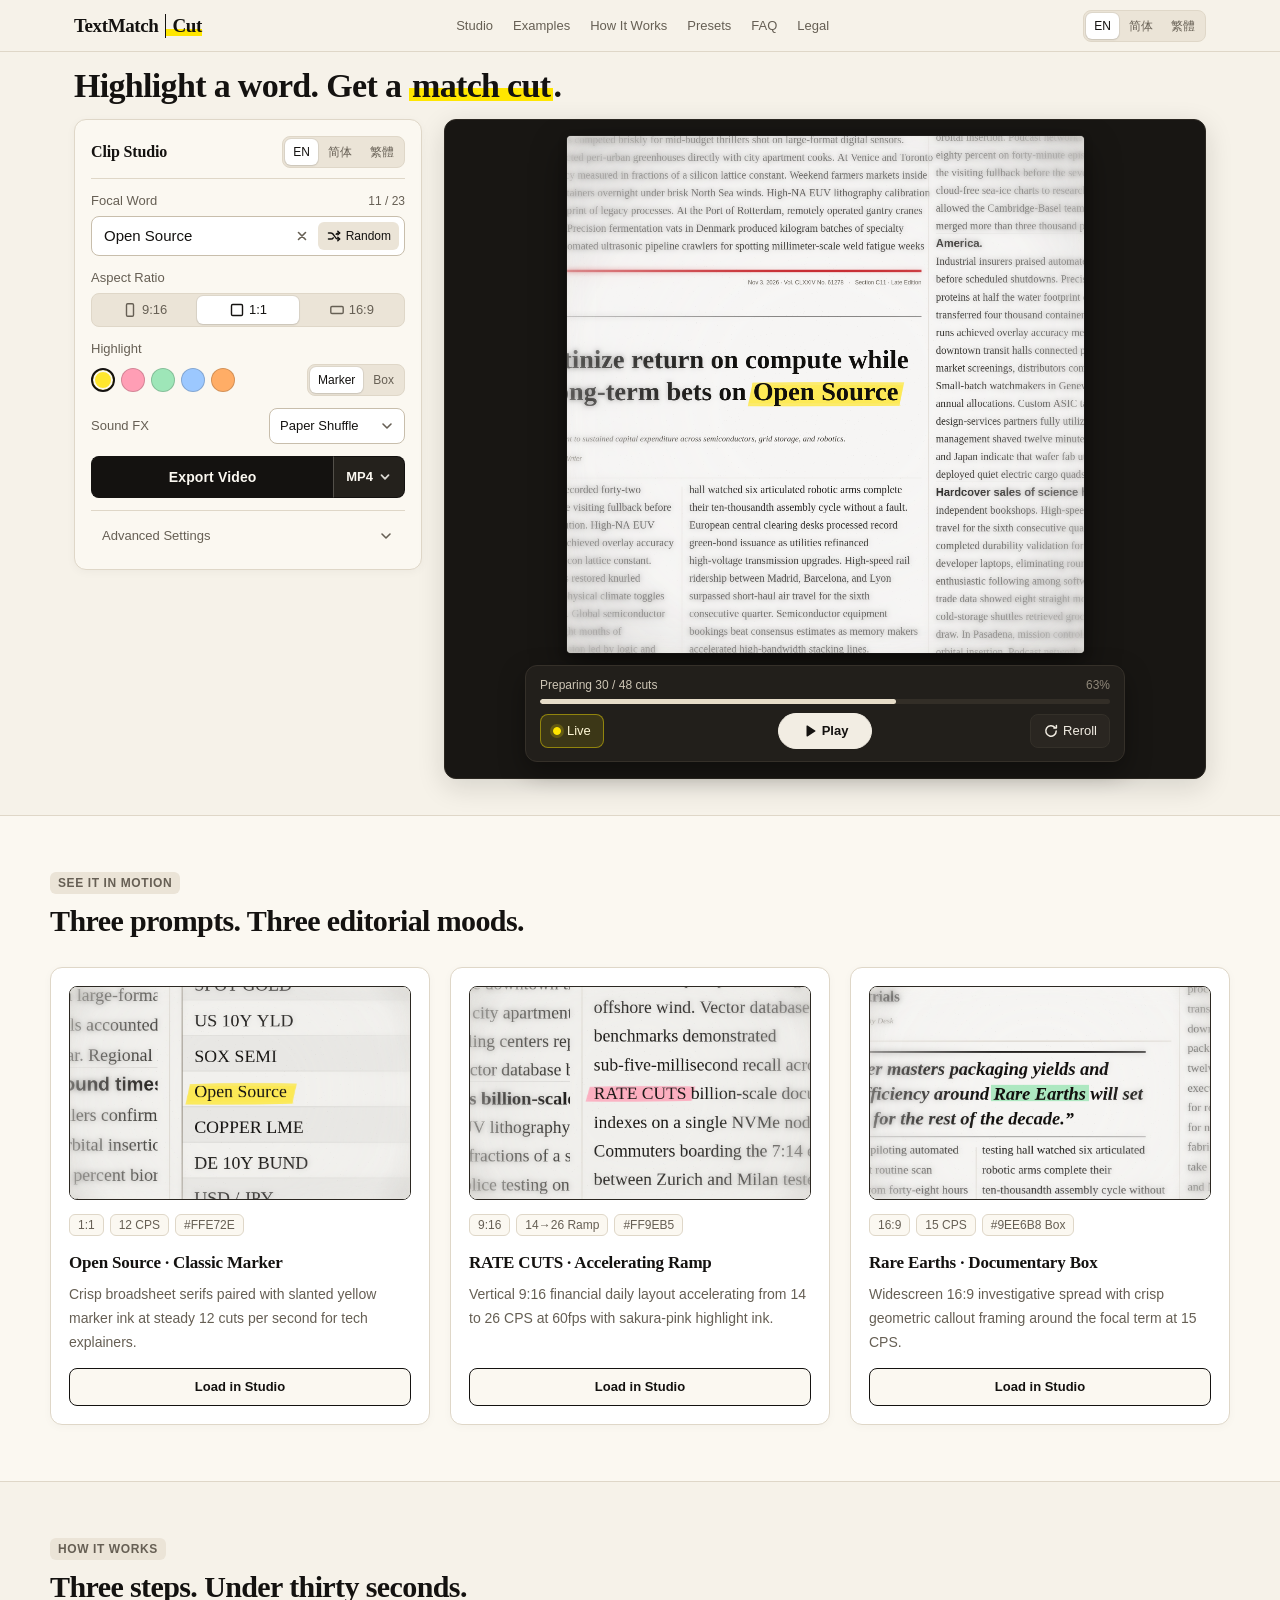
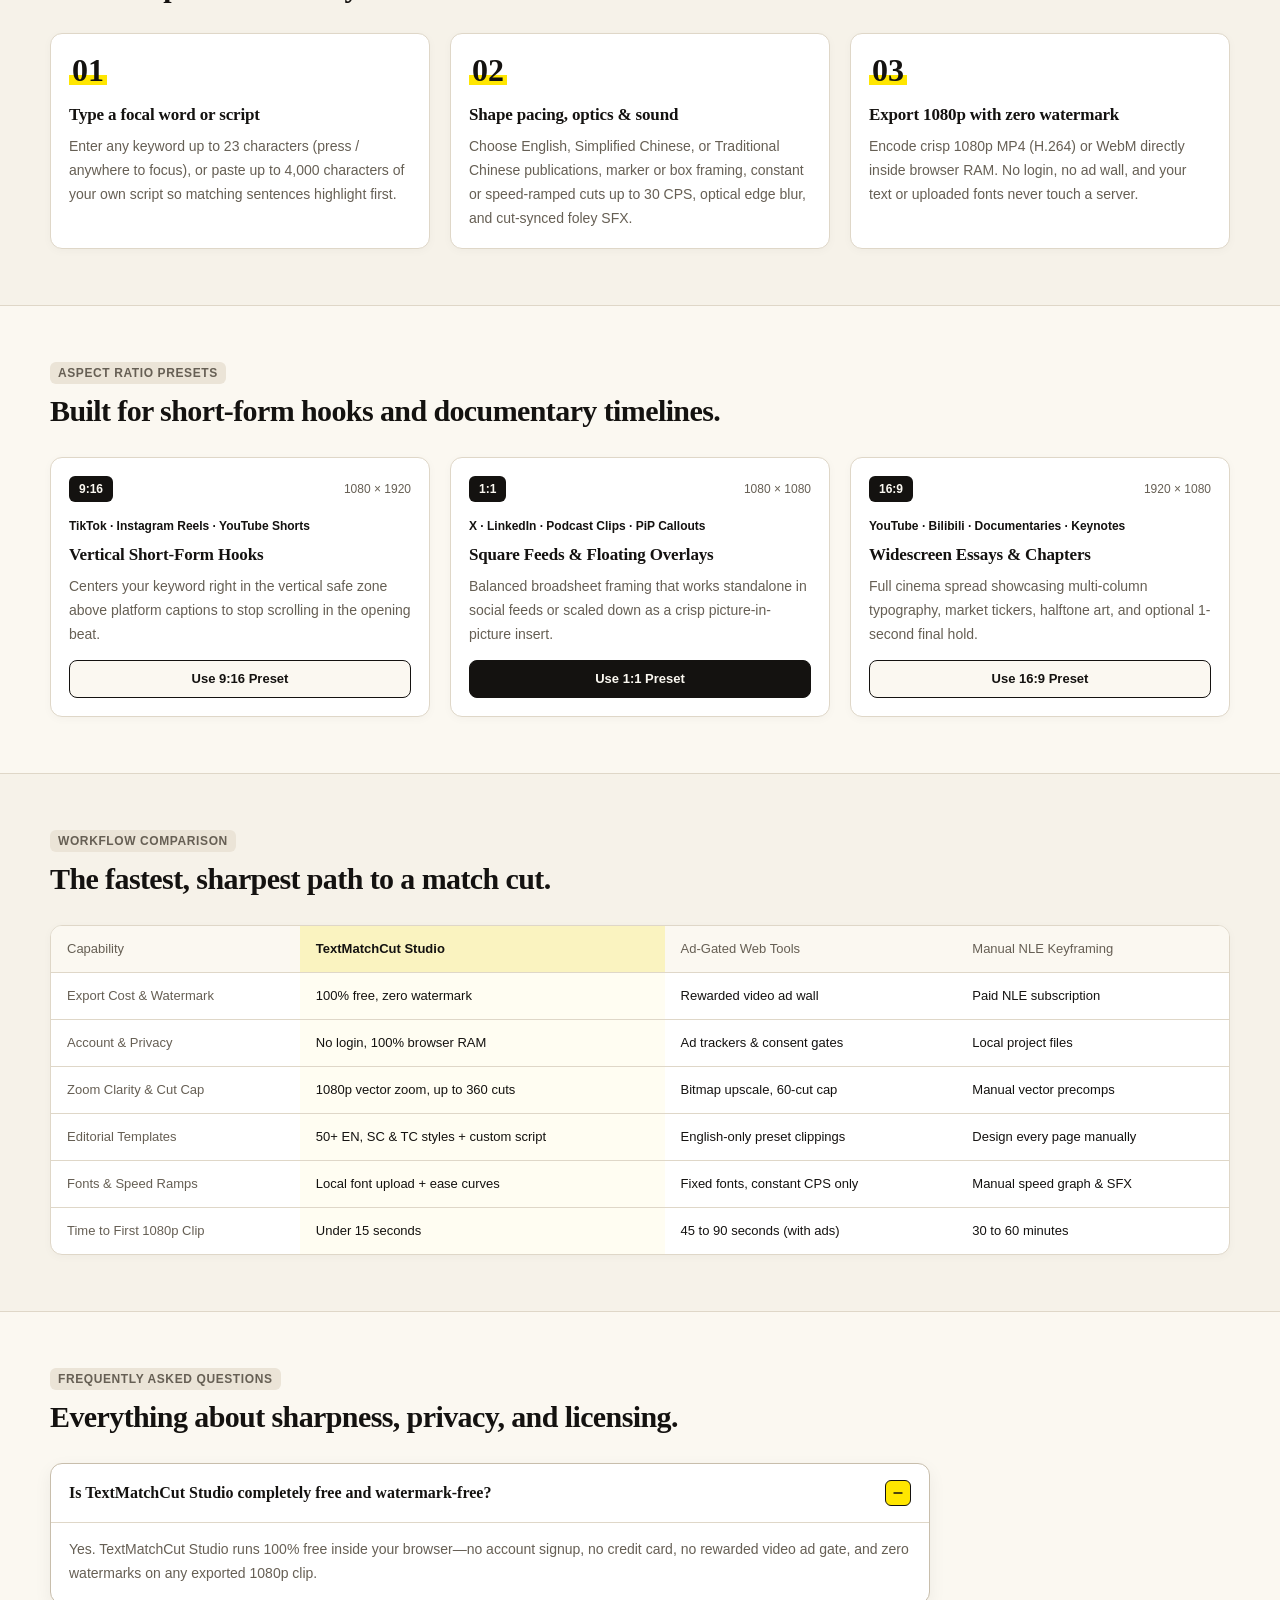
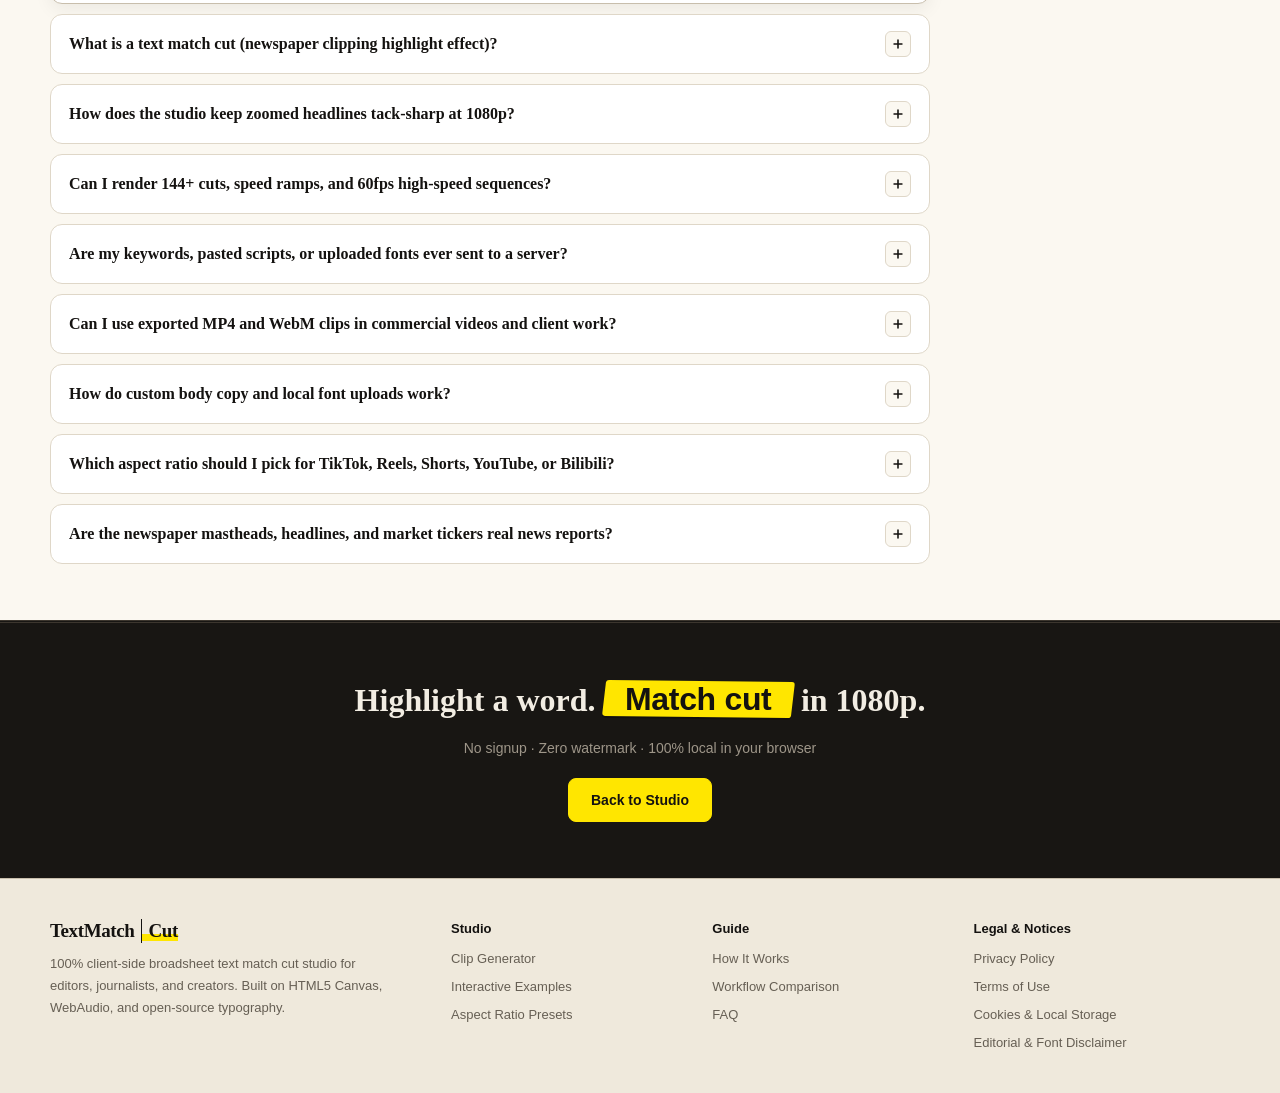
==== index.html @ 289d3141 "Add static site assets for GitHub Pages" ====
<!DOCTYPE html>
<html lang="en" data-ui-lang="en" data-en-title="TextMatchCut — Newspaper Text Match Cut Video Generator (Free 1080p Studio)" data-zh-title="文字对切 — 免费报刊剪报高亮快切视频生成器" data-hant-title="文字對切 — 免費報刊剪報高亮快切影片產生器">
<head>
  <meta charset="utf-8">
  <meta name="viewport" content="width=device-width, initial-scale=1">
  <title>TextMatchCut — Newspaper Text Match Cut Video Generator (Free 1080p Studio)</title>
  <meta name="description" content="Create crisp 1080p newspaper text match cut animations right in your browser. Pin a highlighted focal word across 50+ English, Simplified Chinese, and Traditional Chinese editorial layouts with speed ramps, foley SFX, zero watermark, and zero uploads.">
  <link rel="stylesheet" href="./fonts-7cf0992c.css">
  <script>
    (function () {
      try {
        var rawQ = new URLSearchParams(window.location.search).get("lang");
        var q = rawQ === "hant" || rawQ === "zh-TW" || rawQ === "zh-HK" || rawQ === "zh-Hant" || rawQ === "tw"
          ? "hant"
          : (rawQ === "zh" || rawQ === "zh-CN" ? "zh" : (rawQ === "en" ? "en" : ""));
        var saved = q || window.localStorage.getItem("tmc_ui_lang");
        if (saved === "zh" || saved === "hant" || saved === "en") {
          document.documentElement.dataset.uiLang = saved;
          document.documentElement.lang = saved === "hant" ? "zh-Hant" : (saved === "zh" ? "zh-CN" : "en");
        }
      } catch (e) {}
    })();
  </script>
  <script type="application/ld+json">
  {
    "@context": "https://schema.org",
    "@graph": [
      {
        "@type": "SoftwareApplication",
        "name": "TextMatchCut Studio",
        "applicationCategory": "MultimediaApplication",
        "operatingSystem": "Any (Web Browser)",
        "isAccessibleForFree": true,
        "offers": {
          "@type": "Offer",
          "price": "0",
          "priceCurrency": "USD"
        },
        "description": "100% client-side 1080p newspaper text match cut video generator supporting English, Simplified Chinese, and Traditional Chinese editorial styles, vector-sharp zoom, speed ramps up to 30 CPS, custom copy, local font loading, and watermark-free MP4/WebM export."
      },
      {
        "@type": "FAQPage",
        "mainEntity": [
          {
            "@type": "Question",
            "name": "Is TextMatchCut Studio completely free and watermark-free?",
            "acceptedAnswer": {
              "@type": "Answer",
              "text": "Yes. TextMatchCut Studio runs 100% free in your browser with no signup, no credit card, no rewarded ad wall, and zero watermarks on any exported 1080p video."
            }
          },
          {
            "@type": "Question",
            "name": "What is a text match cut (newspaper clipping highlight effect)?",
            "acceptedAnswer": {
              "@type": "Answer",
              "text": "A text match cut locks your chosen focal word or short phrase at the exact visual center of the frame with a fluorescent marker or box highlight while diverse newspaper headlines, columns, pull-quotes, and market tables rapidly cut around it."
            }
          },
          {
            "@type": "Question",
            "name": "How does the studio keep zoomed headlines tack-sharp at 1080p?",
            "acceptedAnswer": {
              "@type": "Answer",
              "text": "Instead of bitmap-upscaling a low-resolution canvas, the rendering engine applies camera zoom transforms before rasterizing vector glyphs at native 1080p and protects the entire keyword plateau from radial lens-blur bleed."
            }
          },
          {
            "@type": "Question",
            "name": "Can I render 144+ cuts, speed ramps, and high-CPS sequences?",
            "acceptedAnswer": {
              "@type": "Answer",
              "text": "Yes. You can configure durations from 2 to 12 seconds and cut rates up to 30 CPS in constant or speed-ramp modes (linear, ease-in, ease-out), supporting up to 360 distinct cuts and automatic 60fps high-speed encoding above 15 CPS."
            }
          },
          {
            "@type": "Question",
            "name": "Are my keywords, pasted scripts, or uploaded fonts ever sent to a server?",
            "acceptedAnswer": {
              "@type": "Answer",
              "text": "Never. Typesetting, halftone art, radial depth-of-field, WebAudio sound synthesis, and MediaRecorder video encoding execute 100% locally in your browser RAM. Nothing you type or upload leaves your device."
            }
          },
          {
            "@type": "Question",
            "name": "Can I use exported MP4 and WebM clips in commercial projects?",
            "acceptedAnswer": {
              "@type": "Answer",
              "text": "Yes. Exported animations are royalty-free for personal and commercial use without attribution. Built-in web fonts use SIL OFL 1.1 and Apache 2.0 open-source licenses; for uploaded custom fonts or third-party text, confirm you hold appropriate commercial rights."
            }
          },
          {
            "@type": "Question",
            "name": "How do custom body copy and local font uploads work?",
            "acceptedAnswer": {
              "@type": "Answer",
              "text": "Open Advanced Settings to paste up to 4,000 characters of your own script so sentences containing your focal word are highlighted first, and optionally fill surrounding background columns. You can also load local .ttf, .otf, .woff, or .woff2 font files directly into browser memory."
            }
          },
          {
            "@type": "Question",
            "name": "Which aspect ratio should I choose for TikTok, Reels, Shorts, YouTube, or Bilibili?",
            "acceptedAnswer": {
              "@type": "Answer",
              "text": "Select 9:16 (1080x1920) for TikTok, Instagram Reels, YouTube Shorts, and Douyin; 1:1 (1080x1080) for square social feeds and picture-in-picture callouts; and 16:9 (1920x1080) for YouTube, Bilibili, documentaries, and widescreen presentations."
            }
          },
          {
            "@type": "Question",
            "name": "Are the newspaper mastheads, headlines, and market tickers real news reports?",
            "acceptedAnswer": {
              "@type": "Answer",
              "text": "No. Every generated masthead, headline, pull-quote, market ticker, scoreline, and halftone graphic is a procedural typographic simulation using fictionalized placeholder copy, unaffiliated with any real publisher and strictly not for fabricating deceptive news screenshots."
            }
          }
        ]
      }
    ]
  }
  </script>
  <style>
    :root {
      --paper: #f6f2e9;
      --panel: #fbf8f1;
      --surface: #ffffff;
      --ink: #141210;
      --muted: #665f54;
      --line: #dfd7c8;
      --line-strong: #c8beac;
      --track: #ebe4d7;
      --hl: #ffe600;
      --ph-bg: #fff8bf;
      --ph-line: #dbc84b;
      --stage-bg: #181613;
      --stage-bar: #221f1b;
      --stage-line: #343029;
      --stage-ink: #f2ede3;
      --stage-muted: #9e9689;
      --err-bg: #fcf1ef;
      --err-line: #e4b7b0;
      --err: #9e2a20;
      --r-panel: 12px;
      --r-ctrl: 8px;
      --font-sans: Inter, -apple-system, BlinkMacSystemFont, "Segoe UI", "Noto Sans SC", sans-serif;
      --font-serif: "Playfair Display", Georgia, "Times New Roman", "Noto Serif SC", serif;
    }

    html[data-ui-lang="zh"] {
      --font-sans: "Noto Sans SC", Inter, "PingFang SC", "Microsoft YaHei", sans-serif;
      --font-serif: "Noto Serif SC", "Playfair Display", SimSun, "Songti SC", serif;
    }

    html[data-ui-lang="hant"] {
      --font-sans: "Noto Sans TC", Inter, "PingFang TC", "Microsoft JhengHei", sans-serif;
      --font-serif: "Noto Serif TC", "Playfair Display", PMingLiU, "Songti TC", serif;
    }

    html[data-ui-lang="en"] .lang-zh,
    html[data-ui-lang="en"] .lang-hant,
    html:not([data-ui-lang]) .lang-zh,
    html:not([data-ui-lang]) .lang-hant { display: none !important; }
    html[data-ui-lang="zh"] .lang-en,
    html[data-ui-lang="zh"] .lang-hant { display: none !important; }
    html[data-ui-lang="hant"] .lang-en,
    html[data-ui-lang="hant"] .lang-zh { display: none !important; }

    *, *::before, *::after {
      box-sizing: border-box;
    }

    [hidden] {
      display: none !important;
    }

    html {
      scroll-behavior: smooth;
    }

    [id] {
      scroll-margin-top: 64px;
    }

    html, body {
      margin: 0;
      min-height: 100%;
      background: var(--paper);
      color: var(--ink);
      -webkit-font-smoothing: antialiased;
      text-rendering: optimizeLegibility;
    }

    body {
      font-family: var(--font-sans);
      font-size: 13px;
      line-height: 20px;
      font-weight: 400;
    }

    /* Sticky Top Navigation */
    .site-nav {
      position: sticky;
      top: 0;
      z-index: 90;
      height: 52px;
      background: rgba(246, 242, 233, 0.92);
      backdrop-filter: blur(10px);
      -webkit-backdrop-filter: blur(10px);
      border-bottom: 1px solid var(--line);
    }

    .nav-inner {
      max-width: 1180px;
      height: 100%;
      margin: 0 auto;
      padding: 0 24px;
      display: flex;
      align-items: center;
      justify-content: space-between;
      gap: 16px;
    }

    .nav-brand-group {
      display: inline-flex;
      align-items: center;
      gap: 10px;
      flex-shrink: 0;
    }

    .nav-back-btn {
      display: inline-flex;
      align-items: center;
      justify-content: center;
      width: 32px;
      height: 32px;
      border: 1px solid var(--line);
      border-radius: var(--r-ctrl);
      background: var(--surface);
      color: var(--ink);
      text-decoration: none;
      flex-shrink: 0;
      transition: background-color 0.14s ease, border-color 0.14s ease;
    }

    .nav-back-btn:hover {
      background: var(--track);
      border-color: var(--line-strong);
    }

    .brand-logo {
      display: inline-flex;
      align-items: center;
      gap: 0;
      color: var(--ink);
      text-decoration: none;
      font-family: var(--font-serif);
      font-size: 19px;
      line-height: 24px;
      font-weight: 700;
      letter-spacing: -0.02em;
      white-space: nowrap;
      flex-shrink: 0;
    }

    .brand-cut {
      display: inline-flex;
      align-items: center;
      margin-left: 6px;
      padding-left: 7px;
      border-left: 1.5px solid var(--ink);
      background: linear-gradient(transparent 62%, var(--hl) 62%, var(--hl) 92%, transparent 92%);
    }

    .nav-links {
      display: inline-flex;
      align-items: center;
      gap: 20px;
    }

    .nav-links a {
      color: var(--muted);
      text-decoration: none;
      font-size: 13px;
      line-height: 20px;
      font-weight: 500;
      white-space: nowrap;
      transition: color 0.14s ease;
    }

    .nav-links a:hover,
    .nav-links a.on {
      color: var(--ink);
    }

    .nav-links a.on {
      background: linear-gradient(transparent 66%, var(--hl) 66%, var(--hl) 94%, transparent 94%);
    }

    .nav-right {
      display: inline-flex;
      align-items: center;
      gap: 10px;
      flex-shrink: 0;
    }

    /* Compact Editorial Hero + Above-the-Fold 2-Col Studio */
    .studio-section {
      max-width: 1180px;
      margin: 0 auto;
      padding: 14px 24px 36px;
    }

    .studio-hero {
      margin-bottom: 12px;
    }

    .hero-h1 {
      margin: 0;
      font-family: var(--font-serif);
      font-size: clamp(24px, 2.8vw, 34px);
      line-height: 1.2;
      font-weight: 700;
      letter-spacing: -0.02em;
      color: var(--ink);
    }

    html[data-ui-lang="zh"] .hero-h1,
    html[data-ui-lang="hant"] .hero-h1 {
      letter-spacing: -0.01em;
      line-height: 1.32;
    }

    .hl-mark {
      background: linear-gradient(transparent 58%, var(--hl) 58%, var(--hl) 92%, transparent 92%);
      padding: 0 3px;
      box-decoration-break: clone;
      -webkit-box-decoration-break: clone;
    }

    .studio-grid {
      display: grid;
      grid-template-columns: 348px minmax(0, 1fr);
      gap: 22px;
      align-items: start;
    }

    .panel {
      background: var(--panel);
      border: 1px solid var(--line);
      border-radius: var(--r-panel);
      padding: 16px;
      display: flex;
      flex-direction: column;
      gap: 12px;
      box-shadow: 0 2px 10px rgba(20, 18, 16, 0.04);
    }

    .panel-head {
      display: flex;
      align-items: center;
      justify-content: space-between;
      gap: 10px;
      padding-bottom: 10px;
      border-bottom: 1px solid var(--line);
    }

    .panel-title {
      margin: 0;
      font-family: var(--font-serif);
      font-size: 16px;
      line-height: 24px;
      font-weight: 700;
      letter-spacing: -0.01em;
      white-space: nowrap;
      color: var(--ink);
    }

    .ctrl {
      display: flex;
      flex-direction: column;
      gap: 5px;
    }

    .field-head {
      display: flex;
      align-items: center;
      justify-content: space-between;
      gap: 8px;
      min-height: 20px;
    }

    label,
    .field-label {
      margin: 0;
      color: var(--muted);
      font-size: 13px;
      line-height: 20px;
      font-weight: 500;
      white-space: nowrap;
    }

    .num {
      font-variant-numeric: tabular-nums;
      text-align: right;
      white-space: nowrap;
      color: var(--muted);
      font-size: 12px;
      line-height: 20px;
      font-weight: 400;
    }

    .ico {
      display: inline-flex;
      align-items: center;
      justify-content: center;
      width: 16px;
      height: 20px;
      flex-shrink: 0;
    }

    .ico svg {
      width: 16px;
      height: 16px;
      display: block;
    }

    /* Keyword Hero Input */
    .kw-box {
      display: flex;
      align-items: center;
      gap: 4px;
      height: 40px;
      padding: 0 5px 0 12px;
      background: var(--surface);
      border: 1px solid var(--line-strong);
      border-radius: var(--r-ctrl);
      transition: border-color 0.15s ease, box-shadow 0.15s ease;
    }

    .kw-box:focus-within {
      border-color: var(--ink);
      box-shadow: inset 0 0 0 1px var(--ink);
    }

    #keyword {
      flex: 1;
      min-width: 0;
      height: 100%;
      padding: 0;
      border: 0;
      outline: none;
      background: transparent;
      color: var(--ink);
      font-family: inherit;
      font-size: 15px;
      line-height: 22px;
      font-weight: 500;
    }

    #keyword::placeholder {
      color: #968e80;
      font-weight: 400;
      font-size: 13px;
    }

    .kw-actions {
      display: inline-flex;
      align-items: center;
      gap: 2px;
      flex-shrink: 0;
    }

    .kw-icon-btn,
    .kw-rand-btn {
      display: inline-flex;
      align-items: center;
      justify-content: center;
      gap: 4px;
      height: 28px;
      border: 0;
      border-radius: 6px;
      background: transparent;
      color: var(--muted);
      font-family: inherit;
      font-size: 12px;
      line-height: 20px;
      font-weight: 500;
      white-space: nowrap;
      cursor: pointer;
      transition: background-color 0.12s ease, color 0.12s ease;
    }

    .kw-icon-btn {
      width: 28px;
      padding: 0;
    }

    .kw-rand-btn {
      padding: 0 8px;
      background: var(--track);
      color: var(--ink);
    }

    .kw-icon-btn:hover {
      background: var(--track);
      color: var(--ink);
    }

    .kw-rand-btn:hover {
      background: #dfd6c4;
    }

    /* Segmented Controls */
    .seg {
      display: inline-flex;
      align-items: center;
      padding: 2px;
      gap: 2px;
      background: var(--track);
      border: 1px solid var(--line);
      border-radius: var(--r-ctrl);
    }

    .seg-full {
      display: flex;
      width: 100%;
    }

    .seg button {
      flex: 1;
      display: inline-flex;
      align-items: center;
      justify-content: center;
      gap: 4px;
      height: 28px;
      padding: 0 10px;
      border: 0;
      border-radius: 6px;
      background: transparent;
      color: var(--muted);
      font-family: inherit;
      font-size: 13px;
      line-height: 20px;
      font-weight: 500;
      white-space: nowrap;
      cursor: pointer;
      transition: background-color 0.14s ease, color 0.14s ease, box-shadow 0.14s ease;
    }

    .seg button:hover:not(.on) {
      color: var(--ink);
    }

    .seg button.on {
      background: var(--surface);
      color: var(--ink);
      box-shadow: 0 1px 2px rgba(20, 18, 16, 0.1), 0 0 0 1px rgba(20, 18, 16, 0.06);
    }

    .seg-sm button {
      height: 26px;
      padding: 0 8px;
      font-size: 12px;
    }

    /* Highlight Row */
    .hl-row {
      display: flex;
      align-items: center;
      justify-content: space-between;
      gap: 10px;
    }

    .swatches {
      display: inline-flex;
      align-items: center;
      gap: 6px;
    }

    .swatch {
      width: 24px;
      height: 24px;
      padding: 0;
      border-radius: 50%;
      border: 1.5px solid rgba(20, 18, 16, 0.18);
      cursor: pointer;
      flex-shrink: 0;
      transition: transform 0.12s ease, border-color 0.12s ease, box-shadow 0.12s ease;
    }

    .swatch:hover {
      transform: scale(1.06);
    }

    .swatch.on {
      border: 2px solid var(--ink);
      box-shadow: inset 0 0 0 2px var(--panel);
    }

    /* Split Primary Export CTA + Format Popover */
    .cta-split {
      position: relative;
      display: flex;
      align-items: stretch;
      width: 100%;
      height: 42px;
    }

    .cta {
      flex: 1;
      min-width: 0;
      height: 42px;
      padding: 0 16px;
      border: 1px solid var(--ink);
      border-right: 0;
      border-radius: var(--r-ctrl) 0 0 var(--r-ctrl);
      background: var(--ink);
      color: var(--panel);
      font-family: inherit;
      font-size: 14px;
      line-height: 20px;
      font-weight: 700;
      letter-spacing: 0.01em;
      font-variant-numeric: tabular-nums;
      white-space: nowrap;
      cursor: pointer;
      transition: background-color 0.14s ease, opacity 0.14s ease;
    }

    .cta:hover:not(:disabled) {
      background: #2b2722;
    }

    .cta:disabled,
    .cta-fmt:disabled {
      opacity: 0.55;
      cursor: default;
    }

    .cta-fmt {
      display: inline-flex;
      align-items: center;
      justify-content: center;
      gap: 4px;
      height: 42px;
      padding: 0 11px 0 12px;
      border: 1px solid var(--ink);
      border-left: 1px solid rgba(251, 248, 241, 0.22);
      border-radius: 0 var(--r-ctrl) var(--r-ctrl) 0;
      background: #24211c;
      color: var(--panel);
      font-family: inherit;
      font-size: 13px;
      line-height: 20px;
      font-weight: 700;
      white-space: nowrap;
      cursor: pointer;
      flex-shrink: 0;
      transition: background-color 0.14s ease, opacity 0.14s ease;
    }

    .cta-fmt:hover:not(:disabled),
    .cta-fmt[aria-expanded="true"] {
      background: #332e27;
    }

    .cta-fmt .chevron {
      opacity: 0.86;
      transition: transform 0.16s ease;
    }

    .cta-fmt[aria-expanded="true"] .chevron {
      transform: rotate(180deg);
    }

    .fmt-menu {
      position: absolute;
      top: calc(100% + 6px);
      right: 0;
      z-index: 50;
      min-width: 156px;
      width: max-content;
      padding: 4px;
      border-radius: var(--r-ctrl);
      border: 1px solid var(--line-strong);
      background: var(--surface);
      box-shadow: 0 10px 26px rgba(20, 18, 16, 0.16);
      display: flex;
      flex-direction: column;
      gap: 2px;
    }

    .fmt-opt {
      display: flex;
      align-items: center;
      justify-content: space-between;
      gap: 12px;
      width: 100%;
      height: 36px;
      padding: 0 10px;
      border: 0;
      border-radius: 6px;
      background: transparent;
      color: var(--ink);
      font-family: inherit;
      font-size: 13px;
      line-height: 20px;
      font-weight: 400;
      white-space: nowrap;
      cursor: pointer;
      transition: background-color 0.12s ease;
    }

    .fmt-opt:hover {
      background: var(--track);
    }

    .fmt-opt.on {
      background: #f3ede0;
      font-weight: 500;
    }

    .fmt-opt .fmt-check {
      opacity: 0;
      color: var(--ink);
    }

    .fmt-opt.on .fmt-check {
      opacity: 1;
    }

    .err {
      margin: 0;
      padding: 8px 10px;
      border-radius: var(--r-ctrl);
      border: 1px solid var(--err-line);
      background: var(--err-bg);
      color: var(--err);
      font-size: 13px;
      line-height: 22px;
    }

    /* Instant Crisp Hover Tooltips */
    [data-tip] {
      position: relative;
    }

    [data-tip]::after {
      content: attr(data-tip);
      position: absolute;
      bottom: calc(100% + 8px);
      left: 50%;
      transform: translateX(-50%) translateY(3px);
      padding: 5px 9px;
      border-radius: 6px;
      background: #141210;
      border: 1px solid #3d372f;
      color: #fbf8f1;
      font-family: var(--font-sans);
      font-size: 12px;
      line-height: 18px;
      font-weight: 500;
      white-space: nowrap;
      pointer-events: none;
      opacity: 0;
      visibility: hidden;
      box-shadow: 0 6px 16px rgba(0, 0, 0, 0.28);
      z-index: 70;
      transition: opacity 0.12s ease, transform 0.12s ease, visibility 0.12s ease;
    }

    [data-tip][data-tip-pos="left"]::after {
      left: 0;
      transform: translateY(3px);
    }

    [data-tip][data-tip-pos="right"]::after {
      left: auto;
      right: 0;
      transform: translateY(3px);
    }

    [data-tip]:hover::after,
    [data-tip]:focus-visible::after {
      opacity: 1;
      visibility: visible;
      transform: translateX(-50%) translateY(0);
    }

    [data-tip][data-tip-pos="left"]:hover::after,
    [data-tip][data-tip-pos="left"]:focus-visible::after,
    [data-tip][data-tip-pos="right"]:hover::after,
    [data-tip][data-tip-pos="right"]:focus-visible::after {
      transform: translateY(0);
    }

    .site-nav [data-tip]::after {
      bottom: auto;
      top: calc(100% + 6px);
    }

    .cta-fmt[aria-expanded="true"][data-tip]::after {
      opacity: 0;
      visibility: hidden;
    }

    /* Collapsible Detailed Settings (Progressive 3-Stage Architecture) */
    .more-wrap {
      border-top: 1px solid var(--line);
      padding-top: 8px;
      display: flex;
      flex-direction: column;
      gap: 10px;
    }

    .more-toggle {
      width: 100%;
      height: 34px;
      padding: 0 10px;
      display: flex;
      align-items: center;
      justify-content: space-between;
      gap: 8px;
      border: 1px solid transparent;
      border-radius: var(--r-ctrl);
      background: transparent;
      color: var(--muted);
      font-family: inherit;
      font-size: 13px;
      line-height: 20px;
      font-weight: 500;
      white-space: nowrap;
      cursor: pointer;
      transition: background-color 0.14s ease, color 0.14s ease, border-color 0.14s ease;
    }

    .more-toggle:hover {
      background: var(--track);
      color: var(--ink);
    }

    .more-toggle[aria-expanded="true"] {
      background: var(--track);
      border-color: var(--line);
      color: var(--ink);
    }

    .chevron {
      transform-origin: 50% 50%;
      transition: transform 0.16s ease;
    }

    .more-toggle[aria-expanded="true"] .chevron,
    .more-toggle.on .chevron {
      transform: rotate(180deg);
    }

    .more-panel {
      display: flex;
      flex-direction: column;
      gap: 10px;
    }

    .sub-group {
      display: flex;
      flex-direction: column;
      gap: 10px;
      padding: 12px;
      border-radius: 10px;
      background: #f5efe4;
      border: 1px solid #e4dccd;
    }

    .group-head {
      display: flex;
      align-items: center;
      justify-content: space-between;
      gap: 8px;
      padding-bottom: 6px;
      border-bottom: 1px solid #e4dccd;
    }

    .group-head-left {
      display: inline-flex;
      align-items: center;
      gap: 6px;
    }

    .group-step {
      display: inline-flex;
      align-items: center;
      justify-content: center;
      height: 18px;
      padding: 0 5px;
      border-radius: 6px;
      background: #e6dfd1;
      color: var(--muted);
      font-size: 12px;
      line-height: 18px;
      font-weight: 700;
      font-variant-numeric: tabular-nums;
    }

    .group-title {
      font-size: 13px;
      line-height: 20px;
      font-weight: 700;
      color: var(--ink);
      white-space: nowrap;
    }

    .speed-right {
      display: inline-flex;
      align-items: center;
      gap: 8px;
    }

    .speed-num {
      min-width: 22px;
    }

    .ramp-group {
      display: flex;
      flex-direction: column;
      gap: 10px;
      padding: 10px;
      border-radius: var(--r-ctrl);
      background: var(--panel);
      border: 1px solid var(--line);
    }

    /* Custom Range Sliders */
    input[type="range"] {
      -webkit-appearance: none;
      appearance: none;
      width: 100%;
      height: 22px;
      margin: 0;
      padding: 0;
      background: linear-gradient(var(--line-strong), var(--line-strong)) 0 50% / 100% 4px no-repeat;
      cursor: pointer;
    }

    input[type="range"]::-webkit-slider-runnable-track {
      height: 16px;
      background: transparent;
      border: 0;
    }

    input[type="range"]::-webkit-slider-thumb {
      -webkit-appearance: none;
      appearance: none;
      width: 16px;
      height: 16px;
      border-radius: 50%;
      background: var(--surface);
      border: 2px solid var(--ink);
      box-shadow: 0 1px 2px rgba(20, 18, 16, 0.15);
      transition: background-color 0.12s ease, transform 0.12s ease;
    }

    input[type="range"]:hover::-webkit-slider-thumb {
      background: var(--hl);
    }

    input[type="range"]:active::-webkit-slider-thumb {
      background: var(--ink);
      transform: scale(1.06);
    }

    input[type="range"]::-moz-range-track {
      height: 4px;
      border-radius: 999px;
      background: var(--line-strong);
      border: 0;
    }

    input[type="range"]::-moz-range-thumb {
      width: 16px;
      height: 16px;
      box-sizing: border-box;
      border-radius: 50%;
      background: var(--surface);
      border: 2px solid var(--ink);
      box-shadow: 0 1px 2px rgba(20, 18, 16, 0.15);
    }

    input[type="range"]:hover::-moz-range-thumb {
      background: var(--hl);
    }

    /* Selects & Secondary Buttons */
    .field-inline {
      display: flex;
      align-items: center;
      justify-content: space-between;
      gap: 12px;
    }

    select {
      -webkit-appearance: none;
      appearance: none;
      height: 36px;
      padding: 0 32px 0 10px;
      border: 1px solid var(--line-strong);
      border-radius: var(--r-ctrl);
      background-color: var(--surface);
      background-image: url("data:image/svg+xml,%3Csvg xmlns='http://www.w3.org/2000/svg' width='16' height='16' viewBox='0 0 16 16' fill='none' stroke='%23665f54' stroke-width='1.6' stroke-linecap='round' stroke-linejoin='round'%3E%3Cpath d='M4 6l4 4 4-4'/%3E%3C/svg%3E");
      background-repeat: no-repeat;
      background-position: right 9px center;
      background-size: 16px 16px;
      color: var(--ink);
      font-family: inherit;
      font-size: 13px;
      line-height: 20px;
      font-weight: 400;
      cursor: pointer;
      transition: border-color 0.14s ease;
    }

    .field-inline select {
      min-width: 132px;
      max-width: 188px;
    }

    select:hover {
      border-color: var(--ink);
    }

    select:disabled {
      opacity: 0.55;
      cursor: default;
    }

    option {
      font-size: 13px;
      background: var(--surface);
      color: var(--ink);
    }

    .font-row {
      display: flex;
      align-items: center;
      gap: 8px;
    }

    .font-row select {
      flex: 1;
      min-width: 0;
    }

    .sub-btn {
      height: 36px;
      padding: 0 12px;
      border: 1px solid var(--line-strong);
      border-radius: var(--r-ctrl);
      background: var(--surface);
      color: var(--ink);
      font-family: inherit;
      font-size: 13px;
      line-height: 20px;
      font-weight: 500;
      white-space: nowrap;
      cursor: pointer;
      flex-shrink: 0;
      transition: background-color 0.14s ease, border-color 0.14s ease;
    }

    .sub-btn:hover {
      background: var(--track);
      border-color: var(--ink);
    }

    /* Aligned Full-Row Pill Switches */
    .switch-row {
      display: flex;
      align-items: center;
      justify-content: space-between;
      gap: 12px;
      min-height: 28px;
      margin: 0;
      color: var(--ink);
      font-size: 13px;
      line-height: 20px;
      font-weight: 400;
      white-space: nowrap;
      cursor: pointer;
      user-select: none;
    }

    .switch-row span {
      color: var(--ink);
    }

    .switch-row input[type="checkbox"] {
      -webkit-appearance: none;
      appearance: none;
      margin: 0;
      width: 34px;
      height: 20px;
      border-radius: 999px;
      border: 1px solid #c5bba9;
      background-color: #ded6c7;
      background-image: url("data:image/svg+xml,%3Csvg xmlns='http://www.w3.org/2000/svg' viewBox='0 0 16 16'%3E%3Ccircle cx='8' cy='8' r='6.5' fill='%23ffffff'/%3E%3C/svg%3E");
      background-repeat: no-repeat;
      background-size: 15px 15px;
      background-position: 2px center;
      cursor: pointer;
      flex-shrink: 0;
      transition: background-color 0.15s ease, border-color 0.15s ease, background-position 0.15s ease;
    }

    .switch-row input[type="checkbox"]:hover {
      border-color: var(--ink);
    }

    .switch-row input[type="checkbox"]:checked {
      background-color: var(--ink);
      border-color: var(--ink);
      background-position: 15px center;
    }

    /* Custom Copy Textarea & Badge */
    .badge {
      display: inline-flex;
      align-items: center;
      height: 20px;
      padding: 0 7px;
      border-radius: 6px;
      background: var(--hl);
      color: var(--ink);
      font-size: 12px;
      line-height: 20px;
      font-weight: 500;
    }

    textarea {
      width: 100%;
      min-height: 74px;
      padding: 8px 10px;
      border: 1px solid var(--line-strong);
      border-radius: var(--r-ctrl);
      background: var(--surface);
      color: var(--ink);
      font-family: inherit;
      font-size: 13px;
      line-height: 22px;
      resize: vertical;
      transition: border-color 0.14s ease;
    }

    textarea::placeholder {
      color: #968e80;
    }

    textarea:focus {
      outline: none;
      border-color: var(--ink);
      box-shadow: inset 0 0 0 1px var(--ink);
    }

    /* Focus Rings (Inset Safe) */
    button:focus-visible,
    select:focus-visible,
    input[type="range"]:focus-visible,
    input[type="checkbox"]:focus-visible,
    summary:focus-visible,
    a:focus-visible {
      outline: 2px solid var(--ink);
      outline-offset: -2px;
    }

    .stage button:focus-visible,
    .stage a:focus-visible,
    .final-cta button:focus-visible {
      outline: 2px solid var(--hl);
      outline-offset: -2px;
    }

    /* Right Stage & Media Player Island */
    .stage {
      position: sticky;
      top: 68px;
      min-height: 500px;
      height: clamp(500px, calc(100dvh - 210px), 660px);
      padding: 16px;
      background: var(--stage-bg);
      border: 1px solid #2b2721;
      border-radius: var(--r-panel);
      display: flex;
      flex-direction: column;
      justify-content: space-between;
      gap: 12px;
      box-shadow: 0 8px 28px rgba(20, 18, 16, 0.14);
    }

    .stage-frame {
      flex: 1;
      min-height: 0;
      width: 100%;
      display: flex;
      align-items: center;
      justify-content: center;
    }

    #stageCanvas,
    #preview {
      display: block;
      width: auto;
      height: auto;
      max-width: 100%;
      max-height: 100%;
      border-radius: 4px;
      box-shadow: 0 14px 36px rgba(0, 0, 0, 0.46), 0 2px 8px rgba(0, 0, 0, 0.28), 0 0 0 1px rgba(255, 255, 255, 0.06);
    }

    #stageCanvas {
      background: var(--paper);
      cursor: pointer;
    }

    #preview {
      background: #12100e;
    }

    .stage-dock {
      width: 100%;
      max-width: 600px;
      margin: 0 auto;
      padding: 10px 14px 12px;
      border-radius: 12px;
      border: 1px solid #353029;
      background: var(--stage-bar);
      box-shadow: 0 10px 26px rgba(0, 0, 0, 0.34);
      display: flex;
      flex-direction: column;
      gap: 9px;
      flex-shrink: 0;
    }

    .dock-timeline {
      display: flex;
      flex-direction: column;
      gap: 5px;
    }

    .dock-meta {
      display: flex;
      align-items: center;
      justify-content: space-between;
      gap: 8px;
      min-height: 18px;
    }

    .progress {
      color: #cdc5b5;
      font-size: 12px;
      line-height: 18px;
      font-variant-numeric: tabular-nums;
      white-space: nowrap;
    }

    .dock-time {
      color: #8f8779;
      font-size: 12px;
      line-height: 18px;
      font-variant-numeric: tabular-nums;
      white-space: nowrap;
    }

    .dock-track {
      position: relative;
      width: 100%;
      height: 5px;
      border-radius: 999px;
      background: #332e27;
      overflow: hidden;
      cursor: pointer;
    }

    .dock-fill {
      height: 100%;
      width: 0%;
      border-radius: 999px;
      background: var(--hl);
      transition: background-color 0.15s ease;
    }

    .dock-track.is-baking .dock-fill {
      background: #e6dcc8;
    }

    .dock-track.is-exporting .dock-fill {
      background: var(--hl);
    }

    .dock-controls {
      display: grid;
      grid-template-columns: 1fr auto 1fr;
      align-items: center;
      gap: 8px;
    }

    .dock-left {
      justify-self: start;
      display: inline-flex;
      align-items: center;
    }

    .dock-center {
      justify-self: center;
      display: inline-flex;
      align-items: center;
    }

    .dock-right {
      justify-self: end;
      display: inline-flex;
      align-items: center;
      gap: 8px;
    }

    .stage-btn {
      display: inline-flex;
      align-items: center;
      justify-content: center;
      gap: 4px;
      height: 34px;
      padding: 0 12px;
      border-radius: var(--r-ctrl);
      border: 1px solid var(--stage-line);
      background: #2a2621;
      color: var(--stage-ink);
      font-family: inherit;
      font-size: 13px;
      line-height: 20px;
      font-weight: 500;
      white-space: nowrap;
      cursor: pointer;
      transition: background-color 0.14s ease, border-color 0.14s ease, color 0.14s ease;
    }

    .stage-btn:hover {
      background: #353029;
      border-color: #4f483e;
      color: #ffffff;
    }

    /* Prominent Center Transport Play/Pause Button */
    #playPauseBtn {
      height: 36px;
      min-width: 94px;
      padding: 0 18px;
      border-radius: 999px;
      border-color: #f2ede3;
      background: #f2ede3;
      color: var(--ink);
      font-weight: 700;
    }

    #playPauseBtn:hover {
      background: #ffffff;
      border-color: #ffffff;
      color: var(--ink);
    }

    #playPauseBtn.is-playing .ico-play {
      display: none;
    }

    #playPauseBtn:not(.is-playing) .ico-pause {
      display: none;
    }

    #playPauseBtn.is-playing {
      background: var(--hl);
      border-color: var(--hl);
      color: var(--ink);
    }

    #playPauseBtn.is-playing:hover {
      background: #ffef5a;
      border-color: #ffef5a;
    }

    /* Distinct Live Preview Toggle State (Left Slot) */
    #livePreviewToggle {
      gap: 6px;
      background: #1b1815;
      border-color: #322e28;
      color: var(--stage-muted);
    }

    #livePreviewToggle:hover {
      border-color: #494238;
      color: var(--stage-ink);
    }

    #livePreviewToggle .dot {
      width: 8px;
      height: 8px;
      border-radius: 50%;
      border: 1.5px solid #787166;
      background: transparent;
      flex-shrink: 0;
      transition: background-color 0.15s ease, border-color 0.15s ease, box-shadow 0.15s ease;
    }

    #livePreviewToggle.on {
      background: rgba(255, 230, 0, 0.12);
      border-color: rgba(255, 230, 0, 0.44);
      color: #fff8d6;
    }

    #livePreviewToggle.on:hover {
      background: rgba(255, 230, 0, 0.18);
      border-color: rgba(255, 230, 0, 0.62);
    }

    #livePreviewToggle.on .dot {
      border-color: var(--hl);
      background: var(--hl);
      box-shadow: 0 0 0 3px rgba(255, 230, 0, 0.2);
    }

    .dl {
      display: inline-flex;
      align-items: center;
      justify-content: center;
      height: 34px;
      padding: 0 12px;
      border-radius: var(--r-ctrl);
      background: var(--hl);
      color: var(--ink);
      font-size: 13px;
      line-height: 20px;
      font-weight: 700;
      text-decoration: none;
      white-space: nowrap;
      transition: background-color 0.14s ease;
    }

    .dl:hover {
      background: #ffef5a;
    }

    /* Editorial Landing Sections */
    .page-section {
      border-top: 1px solid var(--line);
      padding: 56px 24px;
    }

    .page-section-alt {
      background: var(--panel);
    }

    .section-inner {
      max-width: 1180px;
      margin: 0 auto;
    }

    .sec-head {
      max-width: 720px;
      margin-bottom: 28px;
    }

    .sec-eyebrow {
      display: inline-flex;
      align-items: center;
      height: 22px;
      padding: 0 8px;
      margin-bottom: 8px;
      border-radius: 6px;
      background: var(--track);
      color: var(--muted);
      font-size: 12px;
      line-height: 20px;
      font-weight: 600;
      letter-spacing: 0.05em;
    }

    html[data-ui-lang="zh"] .sec-eyebrow,
    html[data-ui-lang="hant"] .sec-eyebrow {
      font-weight: 500;
      letter-spacing: 0.02em;
    }

    .sec-h2 {
      margin: 0;
      font-family: var(--font-serif);
      font-size: clamp(22px, 2.5vw, 30px);
      line-height: 1.24;
      font-weight: 700;
      letter-spacing: -0.02em;
      color: var(--ink);
    }

    html[data-ui-lang="zh"] .sec-h2,
    html[data-ui-lang="hant"] .sec-h2 {
      line-height: 1.36;
      letter-spacing: -0.01em;
    }

    /* Interactive Examples Grid & Live Newspaper Canvases */
    .examples-grid,
    .steps-grid,
    .use-grid {
      display: grid;
      grid-template-columns: repeat(3, minmax(0, 1fr));
      gap: 20px;
    }

    .example-card,
    .step-card,
    .use-card {
      background: var(--surface);
      border: 1px solid var(--line);
      border-radius: var(--r-panel);
      padding: 18px;
      display: flex;
      flex-direction: column;
      justify-content: flex-start;
      gap: 14px;
      box-shadow: 0 2px 10px rgba(20, 18, 16, 0.03);
    }

    .example-card {
      transition: border-color 0.16s ease, box-shadow 0.16s ease;
    }

    .example-card:hover {
      border-color: var(--line-strong);
    }

    .clip-viewport {
      position: relative;
      padding: 0;
      aspect-ratio: 16 / 10;
      border-radius: 8px;
      background: var(--stage-bg);
      border: 1px solid #2b2721;
      overflow: hidden;
    }

    .example-canvas {
      display: block;
      width: 100%;
      height: 100%;
      background: var(--paper);
      cursor: pointer;
    }

    .card-meta-chips {
      display: flex;
      flex-wrap: wrap;
      gap: 6px;
    }

    .meta-chip {
      display: inline-flex;
      align-items: center;
      height: 22px;
      padding: 0 8px;
      border-radius: 6px;
      background: var(--panel);
      border: 1px solid var(--line);
      color: var(--muted);
      font-size: 12px;
      line-height: 20px;
      font-weight: 500;
      font-variant-numeric: tabular-nums;
      white-space: nowrap;
    }

    .card-title {
      margin: 0 0 6px;
      font-family: var(--font-serif);
      font-size: 17px;
      line-height: 26px;
      font-weight: 700;
      letter-spacing: -0.01em;
      color: var(--ink);
    }

    .card-desc,
    .step-desc,
    .use-desc {
      margin: 0;
      color: var(--muted);
      font-size: 14px;
      line-height: 24px;
    }

    .card-action-btn {
      margin-top: auto;
      display: inline-flex;
      align-items: center;
      justify-content: center;
      gap: 6px;
      width: 100%;
      height: 38px;
      padding: 0 14px;
      border: 1px solid var(--ink);
      border-radius: var(--r-ctrl);
      background: var(--panel);
      color: var(--ink);
      font-family: inherit;
      font-size: 13px;
      line-height: 20px;
      font-weight: 700;
      white-space: nowrap;
      cursor: pointer;
      transition: background-color 0.14s ease, color 0.14s ease;
    }

    .card-action-btn:hover,
    .card-action-btn.on,
    .card-action-btn.is-active {
      background: var(--ink);
      color: var(--panel);
    }

    /* How It Works Step Cards */
    .step-num {
      display: inline-block;
      font-family: var(--font-serif);
      font-size: 32px;
      line-height: 36px;
      font-weight: 700;
      font-variant-numeric: tabular-nums;
      color: var(--ink);
      background: linear-gradient(transparent 64%, var(--hl) 64%, var(--hl) 92%, transparent 92%);
      padding: 0 3px;
      align-self: flex-start;
    }

    /* Short-Form & Documentary Ratio Cards */
    .use-top {
      display: flex;
      align-items: center;
      justify-content: space-between;
      gap: 12px;
    }

    .ratio-pill {
      display: inline-flex;
      align-items: center;
      gap: 6px;
      height: 26px;
      padding: 0 10px;
      border-radius: 6px;
      background: var(--ink);
      color: var(--panel);
      font-size: 12px;
      line-height: 20px;
      font-weight: 700;
      font-variant-numeric: tabular-nums;
      white-space: nowrap;
    }

    .ratio-res {
      color: var(--muted);
      font-size: 12px;
      line-height: 20px;
      font-variant-numeric: tabular-nums;
      white-space: nowrap;
    }

    .use-platforms {
      margin: 0 0 6px;
      color: var(--ink);
      font-size: 12px;
      line-height: 20px;
      font-weight: 600;
    }

    html[data-ui-lang="zh"] .use-platforms,
    html[data-ui-lang="hant"] .use-platforms {
      font-weight: 500;
    }

    /* Comparison Table (Equal 16px Left & Right Outer Padding per §3.1) */
    .compare-wrap {
      border: 1px solid var(--line);
      border-radius: var(--r-panel);
      background: var(--surface);
      overflow-x: auto;
      box-shadow: 0 2px 10px rgba(20, 18, 16, 0.03);
    }

    .compare-table {
      width: 100%;
      min-width: 680px;
      border-collapse: collapse;
      border-spacing: 0;
      font-size: 13px;
      line-height: 20px;
    }

    .compare-table th,
    .compare-table td {
      padding: 13px 16px;
      text-align: left;
      vertical-align: middle;
      white-space: nowrap;
      border-bottom: 1px solid var(--line);
    }

    .compare-table th:first-child,
    .compare-table td:first-child {
      padding-left: 16px;
      color: var(--muted);
      font-weight: 500;
    }

    .compare-table th:last-child,
    .compare-table td:last-child {
      padding-right: 16px;
    }

    .compare-table tbody tr:last-child td {
      border-bottom: 0;
    }

    .compare-table thead th {
      background: var(--panel);
      color: var(--muted);
      font-size: 13px;
      line-height: 20px;
      font-weight: 500;
    }

    .compare-table thead th.col-us {
      background: #faf3c0;
      color: var(--ink);
      font-weight: 700;
    }

    .compare-table tbody td.col-us {
      background: #fffdf2;
      color: var(--ink);
      font-weight: 500;
    }

    /* FAQ Accordion */
    .faq-list {
      display: flex;
      flex-direction: column;
      gap: 10px;
      max-width: 880px;
    }

    .faq-item {
      border: 1px solid var(--line);
      border-radius: var(--r-panel);
      background: var(--surface);
      overflow: hidden;
      transition: border-color 0.22s cubic-bezier(0.22, 1, 0.36, 1), box-shadow 0.22s cubic-bezier(0.22, 1, 0.36, 1);
    }

    .faq-item:hover {
      border-color: var(--line-strong);
    }

    .faq-item.is-open,
    .faq-item[open]:not(.is-closing) {
      border-color: var(--line-strong);
      box-shadow: 0 6px 18px rgba(20, 18, 16, 0.06);
    }

    .faq-item summary {
      list-style: none;
      display: flex;
      align-items: center;
      justify-content: space-between;
      gap: 16px;
      padding: 16px 18px;
      cursor: pointer;
      color: var(--ink);
      font-family: var(--font-serif);
      font-size: 16px;
      line-height: 26px;
      font-weight: 700;
      user-select: none;
    }

    .faq-item summary::-webkit-details-marker {
      display: none;
    }

    .faq-sign {
      display: inline-flex;
      align-items: center;
      justify-content: center;
      width: 26px;
      height: 26px;
      border-radius: 6px;
      background: var(--panel);
      border: 1px solid var(--line);
      color: var(--ink);
      flex-shrink: 0;
      transition: background-color 0.2s cubic-bezier(0.22, 1, 0.36, 1), border-color 0.2s cubic-bezier(0.22, 1, 0.36, 1);
    }

    .faq-sign svg {
      width: 14px;
      height: 14px;
      display: block;
    }

    .faq-sign .faq-line-v {
      transform-box: view-box;
      transform-origin: 8px 8px;
      transition: transform 0.22s cubic-bezier(0.22, 1, 0.36, 1), opacity 0.18s ease;
    }

    .faq-item.is-open .faq-sign,
    .faq-item[open]:not(.is-closing) .faq-sign {
      background: var(--hl);
      border-color: var(--ink);
    }

    .faq-item.is-open .faq-sign .faq-line-v,
    .faq-item[open]:not(.is-closing) .faq-sign .faq-line-v {
      transform: rotate(90deg);
      opacity: 0;
    }

    .faq-body {
      overflow: hidden;
      padding: 14px 18px 18px;
      border-top: 1px solid var(--line);
      color: var(--muted);
      font-size: 14px;
      line-height: 24px;
      transition: border-color 0.18s ease;
    }

    .faq-item.is-closing .faq-body {
      border-top-color: transparent;
    }

    .faq-body p {
      margin: 0;
    }

    /* Dark Editorial Final CTA */
    .final-cta {
      background: var(--stage-bg);
      color: var(--stage-ink);
      border-top: 3px double #3c362e;
      padding: 56px 24px;
      text-align: center;
    }

    .final-cta-inner {
      max-width: 820px;
      margin: 0 auto;
      display: flex;
      flex-direction: column;
      align-items: center;
      gap: 14px;
    }

    .final-cta-h2 {
      margin: 0;
      font-family: var(--font-serif);
      font-size: clamp(24px, 2.8vw, 32px);
      line-height: 1.32;
      font-weight: 700;
      color: var(--stage-ink);
    }

    html[data-ui-lang="zh"] .final-cta-h2,
    html[data-ui-lang="hant"] .final-cta-h2 {
      line-height: 1.42;
    }

    .cta-match-box {
      position: relative;
      z-index: 0;
      display: inline-flex;
      align-items: center;
      justify-content: center;
      width: 5.8em;
      min-width: 5.8em;
      height: 1.2em;
      padding: 0 0.2em;
      margin: 0 0.06em;
      vertical-align: -0.21em;
      color: var(--ink);
      white-space: nowrap;
      flex-shrink: 0;
    }

    html[data-ui-lang="zh"] .cta-match-box,
    html[data-ui-lang="hant"] .cta-match-box {
      width: 4.7em;
      min-width: 4.7em;
      vertical-align: -0.22em;
    }

    .cta-match-box::before {
      content: "";
      position: absolute;
      inset: 0.04em -0.05em;
      border-radius: 3px;
      background: var(--hl);
      box-shadow: 0 2px 0 rgba(0, 0, 0, 0.28);
      transform: skewX(-6deg) rotate(var(--cta-tilt, -0.6deg));
      z-index: -1;
      transition: transform 0.08s ease;
    }

    .cta-match-word {
      position: absolute;
      inset: 0;
      z-index: 1;
      display: flex;
      align-items: center;
      justify-content: center;
      line-height: 1;
      color: var(--ink);
      letter-spacing: -0.01em;
    }

    .final-cta-sub {
      margin: 0;
      color: var(--stage-muted);
      font-size: 14px;
      line-height: 24px;
    }

    .final-cta-btn {
      display: inline-flex;
      align-items: center;
      justify-content: center;
      height: 44px;
      padding: 0 22px;
      margin-top: 4px;
      border: 1px solid var(--hl);
      border-radius: var(--r-ctrl);
      background: var(--hl);
      color: var(--ink);
      font-family: inherit;
      font-size: 14px;
      line-height: 20px;
      font-weight: 700;
      white-space: nowrap;
      cursor: pointer;
      transition: background-color 0.14s ease, transform 0.14s ease;
    }

    .final-cta-btn:hover {
      background: #ffef5a;
      transform: translateY(-1px);
    }

    /* Multi-Column Editorial Footer */
    .site-footer {
      background: #efe9dc;
      border-top: 1px solid var(--line-strong);
      padding: 40px 24px;
      color: var(--muted);
    }

    .footer-inner {
      max-width: 1180px;
      margin: 0 auto;
    }

    .footer-grid {
      display: grid;
      grid-template-columns: 1.6fr 1fr 1fr 1.1fr;
      gap: 28px;
    }

    .footer-brand-desc {
      margin: 10px 0 0;
      max-width: 340px;
      font-size: 13px;
      line-height: 22px;
      color: var(--muted);
    }

    .footer-col-title {
      margin: 0 0 10px;
      color: var(--ink);
      font-size: 13px;
      line-height: 20px;
      font-weight: 700;
      white-space: nowrap;
    }

    .footer-links {
      list-style: none;
      margin: 0;
      padding: 0;
      display: flex;
      flex-direction: column;
      gap: 8px;
    }

    .footer-links a {
      color: var(--muted);
      text-decoration: none;
      font-size: 13px;
      line-height: 20px;
      white-space: nowrap;
      transition: color 0.14s ease;
    }

    .footer-links a:hover {
      color: var(--ink);
      text-decoration: underline;
    }

    /* Unified Legal Supplement View (#legalView) */
    .legal-view .legal-shell {
      max-width: 1180px;
      margin: 0 auto;
      padding: 28px 24px 64px;
    }

    .legal-view .doc-masthead {
      border-top: 3px double var(--ink);
      border-bottom: 1px solid var(--line-strong);
      padding: 22px 0 24px;
      margin-bottom: 24px;
    }

    .legal-view .legal-eyebrow {
      margin: 0 0 8px;
      color: var(--muted);
      font-size: 12px;
      line-height: 20px;
      font-weight: 500;
      letter-spacing: 0.04em;
      text-transform: uppercase;
    }

    html[data-ui-lang="zh"] .legal-view .legal-eyebrow,
    html[data-ui-lang="hant"] .legal-view .legal-eyebrow {
      letter-spacing: 0.02em;
    }

    .legal-view .doc-masthead h1 {
      margin: 0 0 12px;
      font-family: var(--font-serif);
      font-size: 32px;
      line-height: 1.24;
      font-weight: 700;
      letter-spacing: -0.015em;
    }

    html[data-ui-lang="zh"] .legal-view .doc-masthead h1,
    html[data-ui-lang="hant"] .legal-view .doc-masthead h1 {
      font-size: 30px;
      line-height: 1.35;
    }

    .legal-view .masthead-lead {
      margin: 0 0 16px;
      max-width: 780px;
      color: var(--muted);
      font-size: 14px;
      line-height: 24px;
    }

    .legal-view .meta-row {
      display: flex;
      flex-wrap: wrap;
      align-items: center;
      justify-content: space-between;
      gap: 12px;
      padding-top: 14px;
      border-top: 1px solid var(--line);
    }

    .legal-view .meta-facts {
      display: flex;
      flex-wrap: wrap;
      align-items: center;
      gap: 8px 16px;
      color: var(--muted);
      font-size: 13px;
      line-height: 22px;
    }

    .legal-view .trust-pills {
      display: flex;
      flex-wrap: wrap;
      align-items: center;
      gap: 8px;
    }

    .legal-view .trust-pill {
      display: inline-flex;
      align-items: center;
      gap: 4px;
      height: 28px;
      padding: 0 10px;
      border-radius: 6px;
      border: 1px solid var(--line);
      background: var(--panel);
      color: var(--ink);
      font-size: 12px;
      line-height: 20px;
      font-weight: 500;
      white-space: nowrap;
    }

    .legal-view .legal-badge {
      display: inline-flex;
      align-items: center;
      height: 22px;
      padding: 0 8px;
      border-radius: 6px;
      border: 1px solid var(--line);
      background: var(--surface);
      color: var(--muted);
      font-size: 12px;
      line-height: 20px;
      font-weight: 500;
      white-space: nowrap;
    }

    .legal-view .ph-token {
      display: inline-block;
      padding: 0 6px;
      border-radius: 4px;
      border: 1px solid var(--ph-line);
      background: var(--ph-bg);
      color: var(--ink);
      font-family: ui-monospace, SFMono-Regular, Menlo, Consolas, monospace;
      font-size: 12px;
      line-height: 20px;
      font-weight: 500;
      white-space: nowrap;
    }

    .legal-view code.inline-code {
      display: inline-block;
      padding: 0 5px;
      border-radius: 4px;
      border: 1px solid var(--line);
      background: var(--surface);
      color: var(--ink);
      font-family: ui-monospace, SFMono-Regular, Menlo, Consolas, monospace;
      font-size: 12px;
      line-height: 20px;
      white-space: nowrap;
    }

    .legal-view .ph-callout {
      background: var(--panel);
      border: 1px solid var(--line-strong);
      border-left: 4px solid var(--ink);
      border-radius: var(--r-panel);
      padding: 20px 24px;
      margin-bottom: 28px;
      box-shadow: 0 2px 10px rgba(20, 18, 16, 0.03);
    }

    .legal-view .ph-callout-head {
      display: flex;
      flex-wrap: wrap;
      align-items: center;
      justify-content: space-between;
      gap: 8px;
      margin-bottom: 8px;
    }

    .legal-view .ph-callout-title {
      margin: 0;
      font-family: var(--font-serif);
      font-size: 16px;
      line-height: 24px;
      font-weight: 700;
    }

    .legal-view .ph-callout-desc {
      margin: 0 0 16px;
      color: var(--muted);
      font-size: 13px;
      line-height: 22px;
    }

    .legal-view .ph-grid {
      display: grid;
      grid-template-columns: repeat(2, minmax(0, 1fr));
      gap: 10px 16px;
    }

    .legal-view .ph-item {
      background: var(--surface);
      border: 1px solid var(--line);
      border-radius: var(--r-ctrl);
      padding: 10px 12px;
      display: flex;
      flex-direction: column;
      align-items: flex-start;
      gap: 4px;
    }

    .legal-view .ph-item-desc {
      margin: 0;
      color: var(--muted);
      font-size: 13px;
      line-height: 22px;
    }

    .legal-view .legal-layout {
      display: grid;
      grid-template-columns: 236px minmax(0, 1fr);
      gap: 28px;
      align-items: start;
    }

    .legal-view .toc-rail {
      position: sticky;
      top: 68px;
    }

    .legal-view .toc-card {
      background: var(--panel);
      border: 1px solid var(--line);
      border-radius: var(--r-panel);
      padding: 14px;
      display: flex;
      flex-direction: column;
      gap: 4px;
    }

    .legal-view .toc-heading {
      margin: 0 0 6px;
      padding: 0 10px 8px;
      border-bottom: 1px solid var(--line);
      color: var(--muted);
      font-size: 12px;
      line-height: 20px;
      font-weight: 500;
      letter-spacing: 0.04em;
      text-transform: uppercase;
      white-space: nowrap;
    }

    .legal-view .toc-link {
      display: flex;
      align-items: center;
      gap: 8px;
      height: 36px;
      padding: 0 10px;
      border-radius: 6px;
      color: var(--muted);
      text-decoration: none;
      font-size: 13px;
      line-height: 20px;
      font-weight: 500;
      white-space: nowrap;
      transition: background-color 0.14s ease, color 0.14s ease;
    }

    .legal-view .toc-link:hover {
      background: var(--track);
      color: var(--ink);
    }

    .legal-view .toc-link.is-active {
      background: var(--surface);
      color: var(--ink);
      box-shadow: inset 0 0 0 1px var(--line-strong);
    }

    .legal-view .toc-num {
      color: var(--muted);
      font-size: 12px;
      line-height: 20px;
      font-variant-numeric: tabular-nums;
      flex-shrink: 0;
    }

    .legal-view .legal-main {
      display: flex;
      flex-direction: column;
      gap: 24px;
      min-width: 0;
    }

    .legal-view .legal-card {
      background: var(--panel);
      border: 1px solid var(--line);
      border-radius: var(--r-panel);
      padding: 28px 32px;
      box-shadow: 0 2px 10px rgba(20, 18, 16, 0.03);
    }

    .legal-view .legal-sec-head {
      padding-bottom: 14px;
      margin-bottom: 18px;
      border-bottom: 1px solid var(--line);
    }

    .legal-view .sec-kicker {
      display: inline-block;
      margin-bottom: 6px;
      color: var(--muted);
      font-size: 12px;
      line-height: 20px;
      font-weight: 500;
      font-variant-numeric: tabular-nums;
      letter-spacing: 0.04em;
      text-transform: uppercase;
    }

    .legal-view .legal-card h2 {
      margin: 0 0 6px;
      font-family: var(--font-serif);
      font-size: 24px;
      line-height: 1.3;
      font-weight: 700;
      letter-spacing: -0.01em;
    }

    html[data-ui-lang="zh"] .legal-view .legal-card h2,
    html[data-ui-lang="hant"] .legal-view .legal-card h2 {
      font-size: 22px;
      line-height: 1.4;
    }

    .legal-view .sec-meta {
      margin: 0;
      color: var(--muted);
      font-size: 13px;
      line-height: 22px;
    }

    .legal-view .legal-card h3 {
      margin: 22px 0 8px;
      font-size: 15px;
      line-height: 24px;
      font-weight: 700;
      color: var(--ink);
    }

    .legal-view .legal-card h3:first-of-type {
      margin-top: 4px;
    }

    .legal-view .legal-card p {
      margin: 0 0 12px;
      font-size: 14px;
      line-height: 24px;
      color: var(--ink);
    }

    .legal-view .legal-card p:last-child {
      margin-bottom: 0;
    }

    .legal-view .legal-list {
      margin: 0 0 14px;
      padding-left: 20px;
    }

    .legal-view .legal-list li {
      margin-bottom: 8px;
      font-size: 14px;
      line-height: 24px;
    }

    .legal-view .legal-list li:last-child {
      margin-bottom: 0;
    }

    .legal-view .legal-note {
      margin-top: 14px;
      padding: 12px 16px;
      border-radius: var(--r-ctrl);
      border: 1px solid var(--line);
      background: var(--surface);
      color: var(--muted);
      font-size: 13px;
      line-height: 22px;
    }

    .legal-view .table-wrap {
      width: 100%;
      overflow-x: auto;
      margin: 12px 0 14px;
      border: 1px solid var(--line);
      border-radius: var(--r-panel);
      background: var(--surface);
    }

    .legal-view .legal-table {
      width: 100%;
      min-width: 640px;
      border-collapse: collapse;
      font-size: 13px;
      line-height: 20px;
    }

    .legal-view .legal-table th,
    .legal-view .legal-table td {
      padding: 12px 16px;
      text-align: left;
      border-bottom: 1px solid var(--line);
      vertical-align: top;
    }

    .legal-view .legal-table tr:last-child td {
      border-bottom: 0;
    }

    .legal-view .legal-table th {
      background: var(--panel);
      color: var(--muted);
      font-size: 13px;
      line-height: 20px;
      font-weight: 500;
      white-space: nowrap;
    }

    .legal-view .legal-table .col-fixed {
      white-space: nowrap;
    }

    .legal-view .legal-table .col-main {
      width: 100%;
      min-width: 220px;
      line-height: 22px;
    }

    .legal-view .legal-table th:last-child,
    .legal-view .legal-table td:last-child {
      text-align: right;
      font-variant-numeric: tabular-nums;
      white-space: nowrap;
    }

    /* Responsive Mobile & Narrow WebView */
    @media (max-width: 920px) {
      .examples-grid,
      .steps-grid,
      .use-grid {
        grid-template-columns: minmax(0, 1fr);
      }

      .footer-grid {
        grid-template-columns: 1fr 1fr;
      }

      .legal-view .legal-layout {
        grid-template-columns: minmax(0, 1fr);
        gap: 20px;
      }

      .legal-view .toc-rail {
        position: static;
      }

      .legal-view .toc-card {
        flex-direction: row;
        flex-wrap: wrap;
        align-items: center;
        gap: 6px;
      }

      .legal-view .toc-heading {
        width: 100%;
        margin-bottom: 2px;
      }

      .legal-view .ph-grid {
        grid-template-columns: minmax(0, 1fr);
      }

      .legal-view .legal-card {
        padding: 22px 20px;
      }
    }

    @media (max-width: 860px) {
      .nav-inner {
        padding: 0 12px;
        gap: 6px;
      }

      .nav-brand-group {
        gap: 6px;
      }

      .brand-logo {
        font-size: 16px;
        line-height: 22px;
      }

      .brand-cut {
        margin-left: 4px;
        padding-left: 5px;
      }

      .nav-links .nav-hide-sm {
        display: none;
      }

      .nav-links {
        gap: 8px;
      }

      .site-nav .seg-sm button {
        padding: 0 6px;
      }

      .studio-section {
        padding: 10px 12px 24px;
      }

      .studio-grid {
        grid-template-columns: minmax(0, 1fr);
        gap: 12px;
      }

      .stage {
        order: -1;
        position: static;
        height: auto;
        min-height: 44dvh;
        padding: 12px;
        gap: 10px;
      }

      .stage-frame {
        height: 34dvh;
        min-height: 200px;
      }

      #stageCanvas,
      #preview {
        max-height: 34dvh;
      }

      .panel {
        padding: 16px;
      }

      .stage-dock {
        padding: 9px 10px 10px;
      }

      .stage-btn {
        padding: 0 9px;
      }

      #playPauseBtn {
        min-width: 80px;
        padding: 0 12px;
      }

      .dock-controls:has(#downloadBtn:not([hidden])) {
        grid-template-columns: auto auto 1fr;
        gap: 6px;
      }

      .dock-right {
        gap: 6px;
      }

      .dl {
        padding: 0 8px;
        font-size: 12px;
      }

      .page-section,
      .final-cta {
        padding: 36px 12px;
      }

      .site-footer {
        padding: 32px 12px 24px;
      }

      .footer-grid {
        grid-template-columns: minmax(0, 1fr);
        gap: 20px;
      }

      .legal-view .legal-shell {
        padding: 20px 12px 48px;
      }

      .legal-view .doc-masthead h1,
      html[data-ui-lang="zh"] .legal-view .doc-masthead h1,
      html[data-ui-lang="hant"] .legal-view .doc-masthead h1 {
        font-size: 24px;
      }

      .legal-view .ph-callout {
        padding: 16px;
      }
    }
  </style>
</head>
<body>
  <header class="site-nav">
    <div class="nav-inner">
      <div class="nav-brand-group">
        <a id="legalBackBtn" class="nav-back-btn" href="#studio" hidden aria-label="Back" data-en-label="Back" data-zh-label="返回" data-hant-label="返回" data-tip="Back" data-en-tip="Back" data-zh-tip="返回" data-hant-tip="返回" data-tip-pos="left"><span class="ico" aria-hidden="true"><svg viewBox="0 0 16 16" fill="none" stroke="currentColor" stroke-width="1.6" stroke-linecap="round" stroke-linejoin="round"><path d="M10 3.5L5.5 8L10 12.5"/><path d="M6 8H13"/></svg></span></a>
        <a class="brand-logo" href="#studio">
          <span class="lang-en">TextMatch<span class="brand-cut">Cut</span></span>
          <span class="lang-zh">文字<span class="brand-cut">对切</span></span>
          <span class="lang-hant">文字<span class="brand-cut">對切</span></span>
        </a>
      </div>

      <nav class="nav-links" aria-label="Primary navigation" data-en-label="Primary navigation" data-zh-label="主导航" data-hant-label="主導覽">
        <a href="#studio" data-en-text="Studio" data-zh-text="工作台" data-hant-text="工作台">Studio</a>
        <a href="#examples" class="nav-hide-sm" data-en-text="Examples" data-zh-text="示例" data-hant-text="範例">Examples</a>
        <a href="#how" class="nav-hide-sm" data-en-text="How It Works" data-zh-text="流程" data-hant-text="流程">How It Works</a>
        <a href="#use-cases" class="nav-hide-sm" data-en-text="Presets" data-zh-text="画幅" data-hant-text="畫幅">Presets</a>
        <a href="#faq" class="nav-hide-sm" data-en-text="FAQ" data-zh-text="问答" data-hant-text="問答">FAQ</a>
        <a href="#legal" id="navLegalLink" data-en-text="Legal" data-zh-text="条款" data-hant-text="條款">Legal</a>
      </nav>

      <div class="nav-right">
        <div class="seg seg-sm" id="uiLangBtns" role="group" aria-label="Interface language" data-en-label="Interface language" data-zh-label="界面语言" data-hant-label="介面語言">
          <button type="button" data-ui-lang="en" class="on">EN</button>
          <button type="button" data-ui-lang="zh">简体</button>
          <button type="button" data-ui-lang="hant">繁體</button>
        </div>
      </div>
    </div>
  </header>

  <main id="mainView">
    <section id="studio" class="studio-section">
      <div class="studio-hero">
        <h1 class="hero-h1">
          <span class="lang-en">Highlight a word. Get a <span class="hl-mark">match cut</span>.</span>
          <span class="lang-zh">锁定一个词，生成<span class="hl-mark">报刊快切</span>动画</span>
          <span class="lang-hant">鎖定一個詞，生成<span class="hl-mark">報刊快切</span>動畫</span>
        </h1>
      </div>

      <div class="studio-grid">
        <section class="panel" aria-label="Control panel" data-en-label="Control panel" data-zh-label="控制面板" data-hant-label="控制面板">
          <header class="panel-head">
            <h2 class="panel-title" data-en-text="Clip Studio" data-zh-text="剪报工作台" data-hant-text="剪報工作台">Clip Studio</h2>
            <div class="seg seg-sm" id="localeBtns" role="group" aria-label="Newspaper language" data-en-label="Newspaper language" data-zh-label="报刊语言" data-hant-label="報刊語言">
              <button type="button" data-locale="en" class="on">EN</button>
              <button type="button" data-locale="zh">简体</button>
              <button type="button" data-locale="hant">繁體</button>
            </div>
          </header>

          <div class="ctrl">
            <div class="field-head">
              <label for="keyword" data-en-text="Focal Word" data-zh-text="焦点词" data-hant-text="焦點詞">Focal Word</label>
              <span id="charCount" class="num">11 / 23</span>
            </div>
            <div class="kw-box">
              <input id="keyword" type="text" maxlength="23" value="Open Source" autocomplete="off" placeholder="Type a focal word (/ to focus)" data-en-placeholder="Type a focal word (/ to focus)" data-zh-placeholder="输入焦点词（按 / 聚焦）" data-hant-placeholder="輸入焦點詞（按 / 聚焦）">
              <div class="kw-actions">
                <button type="button" id="clearKwBtn" class="kw-icon-btn" aria-label="Clear" data-en-label="Clear" data-zh-label="清空" data-hant-label="清空" data-tip="Clear input" data-en-tip="Clear input" data-zh-tip="清空输入" data-hant-tip="清空輸入">
                  <span class="ico" aria-hidden="true">
                    <svg viewBox="0 0 16 16" fill="none" stroke="currentColor" stroke-width="1.6" stroke-linecap="round">
                      <path d="M4.5 4.5l7 7M11.5 4.5l-7 7"/>
                    </svg>
                  </span>
                </button>
                <button type="button" id="randomKwBtn" class="kw-rand-btn" aria-label="Random word" data-en-label="Random word" data-zh-label="随机词" data-hant-label="隨機詞" data-tip="Try a random focal word" data-en-tip="Try a random focal word" data-zh-tip="随机换一个焦点词" data-hant-tip="隨機換一個焦點詞" data-tip-pos="right">
                  <span class="ico" aria-hidden="true">
                    <svg viewBox="0 0 16 16" fill="none" stroke="currentColor" stroke-width="1.5" stroke-linecap="round" stroke-linejoin="round">
                      <path d="M2.5 5h2.6c1.5 0 2.3 1.2 3.3 3s1.8 3 3.3 3h1.8"/>
                      <path d="M11.8 9.2L13.6 11l-1.8 1.8"/>
                      <path d="M2.5 11h2.6c.9 0 1.6-.4 2.1-1.2M10.2 6.2c.6-.8 1.3-1.2 2.2-1.2h1.2"/>
                      <path d="M11.8 3.2L13.6 5l-1.8 1.8"/>
                    </svg>
                  </span>
                  <span data-en-text="Random" data-zh-text="随机" data-hant-text="隨機">Random</span>
                </button>
              </div>
            </div>
          </div>

          <div class="ctrl">
            <div class="field-head">
              <span class="field-label" data-en-text="Aspect Ratio" data-zh-text="画幅" data-hant-text="畫幅">Aspect Ratio</span>
            </div>
            <div class="seg seg-full" id="ratios" role="group" aria-label="Aspect ratio" data-en-label="Aspect ratio" data-zh-label="画幅" data-hant-label="畫幅">
              <button type="button" data-ratio="9:16">
                <span class="ico" aria-hidden="true">
                  <svg viewBox="0 0 16 16" fill="none" stroke="currentColor" stroke-width="1.4">
                    <rect x="4.5" y="1.8" width="7" height="12.4" rx="1.2"/>
                  </svg>
                </span>
                <span>9:16</span>
              </button>
              <button type="button" data-ratio="1:1" class="on">
                <span class="ico" aria-hidden="true">
                  <svg viewBox="0 0 16 16" fill="none" stroke="currentColor" stroke-width="1.4">
                    <rect x="2.5" y="2.5" width="11" height="11" rx="1.2"/>
                  </svg>
                </span>
                <span>1:1</span>
              </button>
              <button type="button" data-ratio="16:9">
                <span class="ico" aria-hidden="true">
                  <svg viewBox="0 0 16 16" fill="none" stroke="currentColor" stroke-width="1.4">
                    <rect x="1.8" y="4.5" width="12.4" height="7" rx="1.2"/>
                  </svg>
                </span>
                <span>16:9</span>
              </button>
            </div>
          </div>

          <div class="ctrl">
            <div class="field-head">
              <span class="field-label" data-en-text="Highlight" data-zh-text="高亮" data-hant-text="高亮">Highlight</span>
            </div>
            <div class="hl-row">
              <div class="swatches" id="hlColors" role="group" aria-label="Highlight color" data-en-label="Highlight color" data-zh-label="高亮颜色" data-hant-label="高亮顏色">
                <button type="button" class="swatch on" data-hl="#ffe72e" style="background:#ffe72e" aria-label="Marker Yellow" data-en-label="Marker Yellow" data-zh-label="荧光黄" data-hant-label="螢光黃"></button>
                <button type="button" class="swatch" data-hl="#ff9eb5" style="background:#ff9eb5" aria-label="Sakura Pink" data-en-label="Sakura Pink" data-zh-label="樱花粉" data-hant-label="櫻花粉"></button>
                <button type="button" class="swatch" data-hl="#9ee6b8" style="background:#9ee6b8" aria-label="Mint Green" data-en-label="Mint Green" data-zh-label="薄荷绿" data-hant-label="薄荷綠"></button>
                <button type="button" class="swatch" data-hl="#9cc8ff" style="background:#9cc8ff" aria-label="Sky Blue" data-en-label="Sky Blue" data-zh-label="晴空蓝" data-hant-label="晴空藍"></button>
                <button type="button" class="swatch" data-hl="#ffad66" style="background:#ffad66" aria-label="Warm Amber" data-en-label="Warm Amber" data-zh-label="暖杏橙" data-hant-label="暖杏橙"></button>
              </div>
              <div class="seg seg-sm" id="hlStyleBtns" role="group" aria-label="Highlight style" data-en-label="Highlight style" data-zh-label="高亮样式" data-hant-label="高亮樣式">
                <button type="button" data-hl-style="marker" class="on" data-en-text="Marker" data-zh-text="马克笔" data-hant-text="馬克筆">Marker</button>
                <button type="button" data-hl-style="box" data-en-text="Box" data-zh-text="方框" data-hant-text="方框">Box</button>
              </div>
            </div>
          </div>

          <div class="field-inline">
            <label for="audioSelect" data-en-text="Sound FX" data-zh-text="音效" data-hant-text="音效">Sound FX</label>
            <select id="audioSelect">
              <option value="paper" data-en-text="Paper Shuffle" data-zh-text="翻纸" data-hant-text="翻紙">Paper Shuffle</option>
              <option value="shutter" data-en-text="Camera Shutter" data-zh-text="快门" data-hant-text="快門">Camera Shutter</option>
              <option value="film" data-en-text="Film Advance" data-zh-text="过片" data-hant-text="過片">Film Advance</option>
              <option value="polaroid" data-en-text="Polaroid" data-zh-text="拍立得" data-hant-text="拍立得">Polaroid</option>
              <option value="flash" data-en-text="Flash Pop" data-zh-text="闪光" data-hant-text="閃光">Flash Pop</option>
              <option value="none" data-en-text="Mute" data-zh-text="无声" data-hant-text="無聲">Mute</option>
            </select>
          </div>

          <div class="cta-split" id="exportSplit">
            <button class="cta" id="generateBtn" type="button" data-en-text="Export Video" data-zh-text="导出视频" data-hant-text="匯出影片">Export Video</button>
            <button class="cta-fmt" id="formatBtn" type="button" aria-haspopup="listbox" aria-expanded="false" aria-controls="formatMenu" aria-label="Export format" data-en-label="Export format" data-zh-label="导出格式" data-hant-label="匯出格式" data-tip="Choose export video format" data-en-tip="Choose export video format" data-zh-tip="选择导出视频格式" data-hant-tip="選擇匯出影片格式" data-tip-pos="right">
              <span id="formatBtnLabel">MP4</span>
              <span class="ico" aria-hidden="true">
                <svg class="chevron" viewBox="0 0 16 16" fill="none" stroke="currentColor" stroke-width="1.7" stroke-linecap="round" stroke-linejoin="round">
                  <path d="M4.5 6.2L8 9.8l3.5-3.6"/>
                </svg>
              </span>
            </button>
            <div class="fmt-menu" id="formatMenu" role="listbox" aria-label="Export format" data-en-label="Export format" data-zh-label="导出格式" data-hant-label="匯出格式" hidden></div>
            <select id="formatSelect" hidden aria-hidden="true" tabindex="-1"></select>
          </div>
          <p class="err" id="error" hidden></p>

          <div class="more-wrap">
            <button type="button" id="moreToggle" class="more-toggle" aria-expanded="false" aria-controls="morePanel">
              <span data-en-text="Advanced Settings" data-zh-text="详细设置" data-hant-text="詳細設定">Advanced Settings</span>
              <span class="ico" aria-hidden="true">
                <svg class="chevron" viewBox="0 0 16 16" fill="none" stroke="currentColor" stroke-width="1.6" stroke-linecap="round" stroke-linejoin="round">
                  <path d="M4 6l4 4 4-4"/>
                </svg>
              </span>
            </button>

            <div id="morePanel" class="more-panel" hidden>
              <div class="sub-group">
                <div class="group-head">
                  <div class="group-head-left">
                    <span class="group-step">01</span>
                    <span class="group-title" data-en-text="Cut Pacing" data-zh-text="剪辑节奏" data-hant-text="剪輯節奏">Cut Pacing</span>
                  </div>
                </div>

                <div class="ctrl">
                  <div class="field-head">
                    <label for="durRange" data-en-text="Duration" data-zh-text="时长" data-hant-text="時長">Duration</label>
                    <span id="durVal" class="num">4s</span>
                  </div>
                  <input id="durRange" type="range" min="2" max="12" value="4">
                </div>

                <div class="ctrl">
                  <div class="field-head">
                    <label for="cpsRange"><span id="cpsLabel" data-en-text="Cuts / sec" data-zh-text="刀速" data-hant-text="刀速">Cuts / sec</span></label>
                    <div class="speed-right">
                      <div class="seg seg-sm" id="speedModeBtns" role="group" aria-label="Speed mode" data-en-label="Speed mode" data-zh-label="刀速模式" data-hant-label="刀速模式">
                        <button type="button" data-speed-mode="const" class="on" data-en-text="Constant" data-zh-text="匀速" data-hant-text="勻速">Constant</button>
                        <button type="button" data-speed-mode="ramp" data-en-text="Ramp" data-zh-text="变速" data-hant-text="變速">Ramp</button>
                      </div>
                      <span id="cpsVal" class="num speed-num">12</span>
                    </div>
                  </div>
                  <input id="cpsRange" type="range" min="2" max="30" value="12">
                </div>

                <div id="rampGroup" class="ramp-group" hidden>
                  <div class="ctrl">
                    <div class="field-head">
                      <label for="cps2Range" data-en-text="End cuts / sec" data-zh-text="结束刀速" data-hant-text="結束刀速">End cuts / sec</label>
                      <span id="cps2Val" class="num">18</span>
                    </div>
                    <input id="cps2Range" type="range" min="2" max="30" value="18">
                  </div>

                  <div class="ctrl">
                    <div class="field-head">
                      <span class="field-label" data-en-text="Speed Curve" data-zh-text="变速曲线" data-hant-text="變速曲線">Speed Curve</span>
                    </div>
                    <div class="seg seg-full" id="curveBtns" role="group" aria-label="Speed curve" data-en-label="Speed curve" data-zh-label="变速曲线" data-hant-label="變速曲線">
                      <button type="button" data-curve="lin" class="on" data-en-text="Linear" data-zh-text="线性" data-hant-text="線性">Linear</button>
                      <button type="button" data-curve="in" data-en-text="Ease In" data-zh-text="渐快" data-hant-text="漸快">Ease In</button>
                      <button type="button" data-curve="out" data-en-text="Ease Out" data-zh-text="渐慢" data-hant-text="漸慢">Ease Out</button>
                    </div>
                  </div>
                </div>

                <label class="switch-row" for="holdLast">
                  <span data-en-text="Hold final cut 1s" data-zh-text="结尾定格 1 秒" data-hant-text="結尾定格 1 秒">Hold final cut 1s</span>
                  <input id="holdLast" type="checkbox">
                </label>
              </div>

              <div class="sub-group">
                <div class="group-head">
                  <div class="group-head-left">
                    <span class="group-step">02</span>
                    <span class="group-title" data-en-text="Optics & Grain" data-zh-text="镜头质感" data-hant-text="鏡頭質感">Optics &amp; Grain</span>
                  </div>
                </div>

                <div class="ctrl">
                  <div class="field-head">
                    <label for="zoomRange" data-en-text="Camera zoom" data-zh-text="画面缩放" data-hant-text="畫面縮放">Camera zoom</label>
                    <span id="zoomVal" class="num">1.5×</span>
                  </div>
                  <input id="zoomRange" type="range" min="8" max="40" value="15">
                </div>

                <div class="ctrl">
                  <div class="field-head">
                    <label for="blurRange" data-en-text="Edge lens blur" data-zh-text="边缘模糊" data-hant-text="邊緣模糊">Edge lens blur</label>
                    <span id="blurVal" class="num">1.0×</span>
                  </div>
                  <input id="blurRange" type="range" min="0" max="20" value="10">
                </div>

                <label class="switch-row" for="vignetteCheck">
                  <span data-en-text="Lens vignette" data-zh-text="镜头暗角" data-hant-text="鏡頭暗角">Lens vignette</span>
                  <input id="vignetteCheck" type="checkbox" checked>
                </label>
              </div>

              <div class="sub-group">
                <div class="group-head">
                  <div class="group-head-left">
                    <span class="group-step">03</span>
                    <span class="group-title" data-en-text="Fonts & Copy" data-zh-text="字体与正文" data-hant-text="字體與內文">Fonts &amp; Copy</span>
                  </div>
                  <span id="customBadge" class="badge num" hidden></span>
                </div>

                <div class="ctrl">
                  <div class="field-head">
                    <label for="fontSelect" data-en-text="Newspaper font" data-zh-text="报刊字体" data-hant-text="報刊字體">Newspaper font</label>
                  </div>
                  <div class="font-row">
                    <select id="fontSelect"></select>
                    <button type="button" id="fontFileBtn" class="sub-btn" data-tip="Loaded in browser RAM only, confirm license for commercial use" data-en-tip="Loaded in browser RAM only, confirm license for commercial use" data-zh-tip="仅在浏览器内存中加载，商用请确认字体授权" data-hant-tip="僅在瀏覽器記憶體中載入，商用請確認字體授權" data-tip-pos="right" data-en-text="Upload" data-zh-text="上传" data-hant-text="上傳">Upload</button>
                    <input id="fontFile" type="file" accept=".ttf,.otf,.woff,.woff2" hidden>
                  </div>
                </div>

                <div class="ctrl">
                  <div class="field-head">
                    <label for="customText" data-en-text="Custom script" data-zh-text="自定义正文" data-hant-text="自訂內文">Custom script</label>
                  </div>
                  <textarea id="customText" maxlength="4000" placeholder="Paste your article or script. Sentences containing the focal word are highlighted first." data-en-placeholder="Paste your article or script. Sentences containing the focal word are highlighted first." data-zh-placeholder="粘贴正文，含焦点词的句子优先高亮" data-hant-placeholder="貼上內文，含焦點詞的句子優先高亮"></textarea>
                </div>

                <label class="switch-row" for="mixCustomBg">
                  <span data-en-text="Fill background columns too" data-zh-text="背景也用这段正文" data-hant-text="背景也用這段內文">Fill background columns too</span>
                  <input id="mixCustomBg" type="checkbox">
                </label>
              </div>
            </div>
          </div>
        </section>

        <section class="stage" aria-label="Canvas preview" data-en-label="Canvas preview" data-zh-label="画布预览" data-hant-label="畫布預覽">
          <div class="stage-frame">
            <canvas id="stageCanvas" width="1080" height="1080"></canvas>
            <video id="preview" controls playsinline hidden></video>
          </div>

          <div class="stage-dock" role="region" aria-label="Playback controls" data-en-label="Playback controls" data-zh-label="播放控制栏" data-hant-label="播放控制列">
            <div class="dock-timeline">
              <div class="dock-meta">
                <span class="progress num" id="progress">Ready</span>
                <span class="dock-time num" id="timeReadout">0.0 / 4.0s</span>
              </div>
              <div class="dock-track" id="stageProgressTrack" aria-hidden="true">
                <div class="dock-fill" id="stageProgressFill"></div>
              </div>
            </div>

            <div class="dock-controls">
              <div class="dock-left">
                <button type="button" id="livePreviewToggle" class="stage-btn on" aria-pressed="true" data-tip="Auto-loop preview on edit" data-en-tip="Auto-loop preview on edit" data-zh-tip="开启后自动循环播放预览" data-hant-tip="開啟後自動循環播放預覽" data-tip-pos="left">
                  <span class="dot" aria-hidden="true"></span>
                  <span data-en-text="Live" data-zh-text="实时预览" data-hant-text="即時預覽">Live</span>
                </button>
              </div>

              <div class="dock-center">
                <button type="button" id="playPauseBtn" class="stage-btn" data-tip="Play or pause preview" data-en-tip="Play or pause preview" data-zh-tip="播放或暂停画面预览" data-hant-tip="播放或暫停畫面預覽">
                  <span class="ico" aria-hidden="true">
                    <svg class="ico-play" viewBox="0 0 16 16" fill="currentColor">
                      <path d="M4.5 3.2a.7.7 0 0 1 1.06-.6l7.6 4.8a.7.7 0 0 1 0 1.2l-7.6 4.8a.7.7 0 0 1-1.06-.6V3.2z"/>
                    </svg>
                    <svg class="ico-pause" viewBox="0 0 16 16" fill="currentColor">
                      <rect x="4" y="3" width="3" height="10" rx="0.8"/>
                      <rect x="9" y="3" width="3" height="10" rx="0.8"/>
                    </svg>
                  </span>
                  <span id="playPauseLabel">Play</span>
                </button>
              </div>

              <div class="dock-right">
                <button type="button" id="rerollBtn" class="stage-btn" data-tip="Shuffle newspapers and headlines" data-en-tip="Shuffle newspapers and headlines" data-zh-tip="随机更换整套报刊与配文" data-hant-tip="隨機更換整套報刊與配文" data-tip-pos="right">
                  <span class="ico" aria-hidden="true">
                    <svg viewBox="0 0 16 16" fill="none" stroke="currentColor" stroke-width="1.5" stroke-linecap="round" stroke-linejoin="round">
                      <path d="M13.2 8a5.2 5.2 0 1 1-1.3-3.45"/>
                      <path d="M13.4 2.6v2.5h-2.5"/>
                    </svg>
                  </span>
                  <span data-en-text="Reroll" data-zh-text="换一批" data-hant-text="換一批">Reroll</span>
                </button>
                <a class="dl" id="downloadBtn" download="text-match-cut.mp4" hidden>Download MP4</a>
              </div>
            </div>
          </div>
        </section>
      </div>
    </section>

    <!-- c) Interactive Examples -->
    <section id="examples" class="page-section page-section-alt">
      <div class="section-inner">
        <header class="sec-head">
          <span class="sec-eyebrow">
            <span class="lang-en">SEE IT IN MOTION</span>
            <span class="lang-zh">精选预设示例</span>
            <span class="lang-hant">精選預設範例</span>
          </span>
          <h2 class="sec-h2">
            <span class="lang-en">Three prompts. Three editorial moods.</span>
            <span class="lang-zh">三组真实题材，一键载入工作台实时预览</span>
            <span class="lang-hant">三組真實題材，一鍵載入工作台即時預覽</span>
          </h2>
        </header>

        <div class="examples-grid">
          <article class="example-card">
            <div class="clip-viewport" aria-hidden="true">
              <canvas class="example-canvas" width="560" height="350"
                data-example-canvas="0"
                data-ex-en="Open Source"
                data-ex-zh="人工智能"
                data-ex-hant="人工智慧"
                data-ex-hl="#ffe72e"
                data-ex-style="marker"
                data-ex-mode="const"
                data-ex-cps="10"></canvas>
            </div>

            <div class="card-meta-chips">
              <span class="meta-chip">1:1</span>
              <span class="meta-chip"><span class="lang-en">12 CPS</span><span class="lang-zh">12 刀/秒</span><span class="lang-hant">12 刀/秒</span></span>
              <span class="meta-chip">#FFE72E</span>
            </div>

            <div>
              <h3 class="card-title">
                <span class="lang-en">Open Source · Classic Marker</span>
                <span class="lang-zh">人工智能 · 经典荧光黄马克笔</span>
                <span class="lang-hant">人工智慧 · 經典螢光黃馬克筆</span>
              </h3>
              <p class="card-desc">
                <span class="lang-en">Crisp broadsheet serifs paired with slanted yellow marker ink at steady 12 cuts per second for tech explainers.</span>
                <span class="lang-zh">经典综合大报衬线体搭配倾斜荧光黄马克笔，以每秒 12 刀稳健节拍呈现科技深度选题。</span>
                <span class="lang-hant">經典綜合大報明體搭配傾斜螢光黃馬克筆，以每秒 12 刀穩健節拍呈現科技深度選題。</span>
              </p>
            </div>

            <button type="button" class="card-action-btn"
              data-try-prompt="Open Source"
              data-try-en="Open Source"
              data-try-zh="人工智能"
              data-try-hant="人工智慧"
              data-try-ratio="1:1"
              data-try-hl="#ffe72e"
              data-try-style="marker"
              data-try-mode="const"
              data-try-cps="12"
              data-en-text="Load in Studio"
              data-zh-text="载入同款参数"
              data-hant-text="載入同款參數">Load in Studio</button>
          </article>

          <article class="example-card">
            <div class="clip-viewport" aria-hidden="true">
              <canvas class="example-canvas" width="560" height="350"
                data-example-canvas="1"
                data-ex-en="RATE CUTS"
                data-ex-zh="降息周期"
                data-ex-hant="降息週期"
                data-ex-hl="#ff9eb5"
                data-ex-style="marker"
                data-ex-mode="ramp"
                data-ex-cps="8"
                data-ex-cps2="22"></canvas>
            </div>

            <div class="card-meta-chips">
              <span class="meta-chip">9:16</span>
              <span class="meta-chip"><span class="lang-en">14→26 Ramp</span><span class="lang-zh">14→26 变速</span><span class="lang-hant">14→26 變速</span></span>
              <span class="meta-chip">#FF9EB5</span>
            </div>

            <div>
              <h3 class="card-title">
                <span class="lang-en">RATE CUTS · Accelerating Ramp</span>
                <span class="lang-zh">降息周期 · 竖屏渐快变速冲刺</span>
                <span class="lang-hant">降息週期 · 直式漸快變速衝刺</span>
              </h3>
              <p class="card-desc">
                <span class="lang-en">Vertical 9:16 financial daily layout accelerating from 14 to 26 CPS at 60fps with sakura-pink highlight ink.</span>
                <span class="lang-zh">9:16 竖屏财经版面配樱花粉高亮，刀速由 14 渐快冲刺至 26 CPS 并自动开启 60 帧高刷渲染。</span>
                <span class="lang-hant">9:16 直式財經版面配櫻花粉高亮，刀速由 14 漸快衝刺至 26 CPS 並自動開啟 60 幀高流暢度渲染。</span>
              </p>
            </div>

            <button type="button" class="card-action-btn"
              data-try-prompt="RATE CUTS"
              data-try-en="RATE CUTS"
              data-try-zh="降息周期"
              data-try-hant="降息週期"
              data-try-ratio="9:16"
              data-try-hl="#ff9eb5"
              data-try-style="marker"
              data-try-mode="ramp"
              data-try-cps="14"
              data-try-cps2="26"
              data-en-text="Load in Studio"
              data-zh-text="载入同款参数"
              data-hant-text="載入同款參數">Load in Studio</button>
          </article>

          <article class="example-card">
            <div class="clip-viewport" aria-hidden="true">
              <canvas class="example-canvas" width="560" height="350"
                data-example-canvas="2"
                data-ex-en="Rare Earths"
                data-ex-zh="深空探测"
                data-ex-hant="深空探測"
                data-ex-hl="#9ee6b8"
                data-ex-style="box"
                data-ex-mode="const"
                data-ex-cps="12"></canvas>
            </div>

            <div class="card-meta-chips">
              <span class="meta-chip">16:9</span>
              <span class="meta-chip"><span class="lang-en">15 CPS</span><span class="lang-zh">15 刀/秒</span><span class="lang-hant">15 刀/秒</span></span>
              <span class="meta-chip"><span class="lang-en">#9EE6B8 Box</span><span class="lang-zh">薄荷绿方框</span><span class="lang-hant">薄荷綠方框</span></span>
            </div>

            <div>
              <h3 class="card-title">
                <span class="lang-en">Rare Earths · Documentary Box</span>
                <span class="lang-zh">深空探测 · 纪录片宽画幅方框</span>
                <span class="lang-hant">深空探測 · 紀錄片寬畫幅方框</span>
              </h3>
              <p class="card-desc">
                <span class="lang-en">Widescreen 16:9 investigative spread with crisp geometric callout framing around the focal term at 15 CPS.</span>
                <span class="lang-zh">16:9 宽银幕调查报道版式，采用几何薄荷绿方框精准框定核心术语，适合长视频章节导视。</span>
                <span class="lang-hant">16:9 寬銀幕調查報導版式，採用幾何薄荷綠方框精準框定核心術語，適合長影片章節導視。</span>
              </p>
            </div>

            <button type="button" class="card-action-btn"
              data-try-prompt="Rare Earths"
              data-try-en="Rare Earths"
              data-try-zh="深空探测"
              data-try-hant="深空探測"
              data-try-ratio="16:9"
              data-try-hl="#9ee6b8"
              data-try-style="box"
              data-try-mode="const"
              data-try-cps="15"
              data-en-text="Load in Studio"
              data-zh-text="载入同款参数"
              data-hant-text="載入同款參數">Load in Studio</button>
          </article>
        </div>
      </div>
    </section>

    <!-- d) How It Works -->
    <section id="how" class="page-section">
      <div class="section-inner">
        <header class="sec-head">
          <span class="sec-eyebrow">
            <span class="lang-en">HOW IT WORKS</span>
            <span class="lang-zh">工作流程</span>
            <span class="lang-hant">工作流程</span>
          </span>
          <h2 class="sec-h2">
            <span class="lang-en">Three steps. Under thirty seconds.</span>
            <span class="lang-zh">三步操作，三十秒内完成剪报快切镜头</span>
            <span class="lang-hant">三步操作，三十秒內完成剪報快切鏡頭</span>
          </h2>
        </header>

        <div class="steps-grid">
          <article class="step-card">
            <span class="step-num">01</span>
            <div>
              <h3 class="card-title">
                <span class="lang-en">Type a focal word or script</span>
                <span class="lang-zh">输入焦点词或粘贴文稿</span>
                <span class="lang-hant">輸入焦點詞或貼上文稿</span>
              </h3>
              <p class="step-desc">
                <span class="lang-en">Enter any keyword up to 23 characters (press / anywhere to focus), or paste up to 4,000 characters of your own script so matching sentences highlight first.</span>
                <span class="lang-zh">输入最多 23 个字符的核心词（任意位置按 / 键快速聚焦），或粘贴最多 4,000 字的自有文稿让含词原句优先出镜。</span>
                <span class="lang-hant">輸入最多 23 個字元的核心詞（任意位置按 / 鍵快速聚焦），或貼上最多 4,000 字的自有文稿讓含詞原句優先出鏡。</span>
              </p>
            </div>
          </article>

          <article class="step-card">
            <span class="step-num">02</span>
            <div>
              <h3 class="card-title">
                <span class="lang-en">Shape pacing, optics &amp; sound</span>
                <span class="lang-zh">设定切刀曲线、景深与音效</span>
                <span class="lang-hant">設定切刀曲線、景深與音效</span>
              </h3>
              <p class="step-desc">
                <span class="lang-en">Choose English, Simplified Chinese, or Traditional Chinese publications, marker or box framing, constant or speed-ramped cuts up to 30 CPS, optical edge blur, and cut-synced foley SFX.</span>
                <span class="lang-zh">切换繁简英报刊池、马克笔或方框样式，自由配置最高 30 CPS 的匀速或变速曲线、边缘景深虚化及自动卡点拟真音效。</span>
                <span class="lang-hant">切換繁簡英報刊池、馬克筆或方框樣式，自由配置最高 30 CPS 的勻速或變速曲線、邊緣景深虛化及自動卡點擬真音效。</span>
              </p>
            </div>
          </article>

          <article class="step-card">
            <span class="step-num">03</span>
            <div>
              <h3 class="card-title">
                <span class="lang-en">Export 1080p with zero watermark</span>
                <span class="lang-zh">零水印直出 1080P 高清成片</span>
                <span class="lang-hant">零浮水印直出 1080P 高清成片</span>
              </h3>
              <p class="step-desc">
                <span class="lang-en">Encode crisp 1080p MP4 (H.264) or WebM directly inside browser RAM. No login, no ad wall, and your text or uploaded fonts never touch a server.</span>
                <span class="lang-zh">在浏览器本地内存中直出 8 Mbps 高码率 1080P MP4 或 WebM 文件，免注册、无广告墙、无水印，文稿与字体零上传。</span>
                <span class="lang-hant">在瀏覽器本機記憶體中直出 8 Mbps 高位元率 1080P MP4 或 WebM 影片，免註冊、無廣告牆、零浮水印，文稿與字體零上傳。</span>
              </p>
            </div>
          </article>
        </div>
      </div>
    </section>

    <!-- e) Short-Form & Documentary Feeds -->
    <section id="use-cases" class="page-section page-section-alt">
      <div class="section-inner">
        <header class="sec-head">
          <span class="sec-eyebrow">
            <span class="lang-en">ASPECT RATIO PRESETS</span>
            <span class="lang-zh">全平台画幅预设</span>
            <span class="lang-hant">全平台畫幅預設</span>
          </span>
          <h2 class="sec-h2">
            <span class="lang-en">Built for short-form hooks and documentary timelines.</span>
            <span class="lang-zh">从竖屏黄金前三秒到横屏深度纪录片</span>
            <span class="lang-hant">從直式黃金前三秒到橫向深度紀錄片</span>
          </h2>
        </header>

        <div class="use-grid">
          <article class="use-card">
            <div>
              <div class="use-top">
                <span class="ratio-pill">9:16</span>
                <span class="ratio-res">1080 × 1920</span>
              </div>
            </div>
            <div>
              <p class="use-platforms">
                <span class="lang-en">TikTok · Instagram Reels · YouTube Shorts</span>
                <span class="lang-zh">抖音 · 小红书 · 视频号 · TikTok</span>
                <span class="lang-hant">Instagram Reels · Shorts · TikTok · 小紅書</span>
              </p>
              <h3 class="card-title">
                <span class="lang-en">Vertical Short-Form Hooks</span>
                <span class="lang-zh">竖屏短视频开篇抓手</span>
                <span class="lang-hant">直式短影音開場抓手</span>
              </h3>
              <p class="use-desc">
                <span class="lang-en">Centers your keyword right in the vertical safe zone above platform captions to stop scrolling in the opening beat.</span>
                <span class="lang-zh">将荧光焦点词锁定在竖屏安全视觉区，避开底部字幕遮挡，在开篇第一拍瞬间抓住观众视线。</span>
                <span class="lang-hant">將螢光焦點詞鎖定在直式安全視覺區，避開底部字幕遮擋，在開場第一拍瞬間抓住觀眾視線。</span>
              </p>
            </div>
            <button type="button" class="card-action-btn" data-use-ratio="9:16" data-en-text="Use 9:16 Preset" data-zh-text="启用 9:16 竖屏预设" data-hant-text="啟用 9:16 直式預設">Use 9:16 Preset</button>
          </article>

          <article class="use-card">
            <div>
              <div class="use-top">
                <span class="ratio-pill">1:1</span>
                <span class="ratio-res">1080 × 1080</span>
              </div>
            </div>
            <div>
              <p class="use-platforms">
                <span class="lang-en">X · LinkedIn · Podcast Clips · PiP Callouts</span>
                <span class="lang-zh">播客切片 · 社媒方屏 · 解说画中画</span>
                <span class="lang-hant">Podcast 切片 · 社群方屏 · 解說子母畫面</span>
              </p>
              <h3 class="card-title">
                <span class="lang-en">Square Feeds &amp; Floating Overlays</span>
                <span class="lang-zh">方屏信息流与悬浮资料卡</span>
                <span class="lang-hant">方屏動態流與懸浮資料卡</span>
              </h3>
              <p class="use-desc">
                <span class="lang-en">Balanced broadsheet framing that works standalone in social feeds or scaled down as a crisp picture-in-picture insert.</span>
                <span class="lang-zh">兼顾报头与多栏正文的均衡构图，既适合方屏动态直发，也可缩放在口播画面一侧充当证据卡片。</span>
                <span class="lang-hant">兼顧報頭與多欄內文的均衡構圖，既適合方屏貼文直發，也可縮放在口播畫面一側充當佐證卡片。</span>
              </p>
            </div>
            <button type="button" class="card-action-btn" data-use-ratio="1:1" data-en-text="Use 1:1 Preset" data-zh-text="启用 1:1 方屏预设" data-hant-text="啟用 1:1 方屏預設">Use 1:1 Preset</button>
          </article>

          <article class="use-card">
            <div>
              <div class="use-top">
                <span class="ratio-pill">16:9</span>
                <span class="ratio-res">1920 × 1080</span>
              </div>
            </div>
            <div>
              <p class="use-platforms">
                <span class="lang-en">YouTube · Bilibili · Documentaries · Keynotes</span>
                <span class="lang-zh">B 站长视频 · YouTube · 纪录片 · 发布会</span>
                <span class="lang-hant">YouTube · B 站長片 · 紀錄片 · 發表會</span>
              </p>
              <h3 class="card-title">
                <span class="lang-en">Widescreen Essays &amp; Chapters</span>
                <span class="lang-zh">商业深度视频与章节转场</span>
                <span class="lang-hant">商業深度影片與章節轉場</span>
              </h3>
              <p class="use-desc">
                <span class="lang-en">Full cinema spread showcasing multi-column typography, market tickers, halftone art, and optional 1-second final hold.</span>
                <span class="lang-zh">完整呈现多栏大报、行情表与网点插画细节，配合结尾定格 1 秒轻松衔接解说词重音。</span>
                <span class="lang-hant">完整呈現多欄大報、行情表與網點插畫細節，配合結尾定格 1 秒輕鬆銜接旁白解說重音。</span>
              </p>
            </div>
            <button type="button" class="card-action-btn" data-use-ratio="16:9" data-en-text="Use 16:9 Preset" data-zh-text="启用 16:9 横屏预设" data-hant-text="啟用 16:9 橫向預設">Use 16:9 Preset</button>
          </article>
        </div>
      </div>
    </section>

    <!-- f) Comparison Table -->
    <section id="compare" class="page-section">
      <div class="section-inner">
        <header class="sec-head">
          <span class="sec-eyebrow">
            <span class="lang-en">WORKFLOW COMPARISON</span>
            <span class="lang-zh">方案对比</span>
            <span class="lang-hant">方案對比</span>
          </span>
          <h2 class="sec-h2">
            <span class="lang-en">The fastest, sharpest path to a match cut.</span>
            <span class="lang-zh">告别广告门槛与繁琐手 K 关键帧</span>
            <span class="lang-hant">告別廣告門檻與繁瑣手 K 關鍵影格</span>
          </h2>
        </header>

        <div class="compare-wrap">
          <table class="compare-table">
            <thead>
              <tr>
                <th scope="col"><span class="lang-en">Capability</span><span class="lang-zh">对比维度</span><span class="lang-hant">對比維度</span></th>
                <th scope="col" class="col-us"><span class="lang-en">TextMatchCut Studio</span><span class="lang-zh">本工作台</span><span class="lang-hant">本工作台</span></th>
                <th scope="col"><span class="lang-en">Ad-Gated Web Tools</span><span class="lang-zh">广告墙网页工具</span><span class="lang-hant">廣告牆網頁工具</span></th>
                <th scope="col"><span class="lang-en">Manual NLE Keyframing</span><span class="lang-zh">剪辑软件手 K 关键帧</span><span class="lang-hant">剪輯軟體手 K 關鍵影格</span></th>
              </tr>
            </thead>
            <tbody>
              <tr>
                <td><span class="lang-en">Export Cost &amp; Watermark</span><span class="lang-zh">导出费用与水印</span><span class="lang-hant">匯出費用與浮水印</span></td>
                <td class="col-us"><span class="lang-en">100% free, zero watermark</span><span class="lang-zh">完全免费，零水印</span><span class="lang-hant">完全免費，零浮水印</span></td>
                <td><span class="lang-en">Rewarded video ad wall</span><span class="lang-zh">每次导出需看激励广告</span><span class="lang-hant">每次匯出需看激勵廣告</span></td>
                <td><span class="lang-en">Paid NLE subscription</span><span class="lang-zh">需付费软件订阅</span><span class="lang-hant">需付費軟體訂閱</span></td>
              </tr>
              <tr>
                <td><span class="lang-en">Account &amp; Privacy</span><span class="lang-zh">账号与隐私安全</span><span class="lang-hant">帳號與隱私安全</span></td>
                <td class="col-us"><span class="lang-en">No login, 100% browser RAM</span><span class="lang-zh">免登录，100% 本地内存</span><span class="lang-hant">免登入，100% 本機記憶體</span></td>
                <td><span class="lang-en">Ad trackers &amp; consent gates</span><span class="lang-zh">含广告追踪 Cookie</span><span class="lang-hant">含廣告追蹤 Cookie</span></td>
                <td><span class="lang-en">Local project files</span><span class="lang-zh">本地工程文件</span><span class="lang-hant">本機專案檔案</span></td>
              </tr>
              <tr>
                <td><span class="lang-en">Zoom Clarity &amp; Cut Cap</span><span class="lang-zh">放大清晰度与刀数上限</span><span class="lang-hant">放大清晰度與刀數上限</span></td>
                <td class="col-us"><span class="lang-en">1080p vector zoom, up to 360 cuts</span><span class="lang-zh">1080P 矢量缩放，最高 360 刀</span><span class="lang-hant">1080P 向量縮放，最高 360 刀</span></td>
                <td><span class="lang-en">Bitmap upscale, 60-cut cap</span><span class="lang-zh">位图放大易糊，60 刀封顶</span><span class="lang-hant">點陣圖放大易糊，60 刀封頂</span></td>
                <td><span class="lang-en">Manual vector precomps</span><span class="lang-zh">需逐层手动建预合成</span><span class="lang-hant">需逐層手動建立預合成</span></td>
              </tr>
              <tr>
                <td><span class="lang-en">Editorial Templates</span><span class="lang-zh">多语版式与自定义文稿</span><span class="lang-hant">多語版式與自訂文稿</span></td>
                <td class="col-us"><span class="lang-en">50+ EN, SC &amp; TC styles + custom script</span><span class="lang-zh">50+ 繁简英版式，支持贴文稿</span><span class="lang-hant">50+ 繁簡英版式，支援貼上文稿</span></td>
                <td><span class="lang-en">English-only preset clippings</span><span class="lang-zh">仅英文固定模板</span><span class="lang-hant">僅英文固定範本</span></td>
                <td><span class="lang-en">Design every page manually</span><span class="lang-zh">需从零排版数十张报纸</span><span class="lang-hant">需從零排版數十張報紙</span></td>
              </tr>
              <tr>
                <td><span class="lang-en">Fonts &amp; Speed Ramps</span><span class="lang-zh">本地字体与变速切刀</span><span class="lang-hant">本機字體與變速切刀</span></td>
                <td class="col-us"><span class="lang-en">Local font upload + ease curves</span><span class="lang-zh">支持本地传字体与变速曲线</span><span class="lang-hant">支援載入本機字體與變速曲線</span></td>
                <td><span class="lang-en">Fixed fonts, constant CPS only</span><span class="lang-zh">固定字体，仅匀速切刀</span><span class="lang-hant">固定字體，僅勻速切刀</span></td>
                <td><span class="lang-en">Manual speed graph &amp; SFX</span><span class="lang-zh">手动拉速度曲线并对音效</span><span class="lang-hant">手動拉速度曲線並對齊音效</span></td>
              </tr>
              <tr>
                <td><span class="lang-en">Time to First 1080p Clip</span><span class="lang-zh">首条 1080P 成片耗时</span><span class="lang-hant">首支 1080P 成片耗時</span></td>
                <td class="col-us"><span class="lang-en">Under 15 seconds</span><span class="lang-zh">15 秒以内</span><span class="lang-hant">15 秒以內</span></td>
                <td><span class="lang-en">45 to 90 seconds (with ads)</span><span class="lang-zh">45 至 90 秒（含广告等待）</span><span class="lang-hant">45 至 90 秒（含廣告等待）</span></td>
                <td><span class="lang-en">30 to 60 minutes</span><span class="lang-zh">30 至 60 分钟</span><span class="lang-hant">30 至 60 分鐘</span></td>
              </tr>
            </tbody>
          </table>
        </div>
      </div>
    </section>

    <!-- g) FAQ Accordion -->
    <section id="faq" class="page-section page-section-alt">
      <div class="section-inner">
        <header class="sec-head">
          <span class="sec-eyebrow">
            <span class="lang-en">FREQUENTLY ASKED QUESTIONS</span>
            <span class="lang-zh">常见问题解答</span>
            <span class="lang-hant">常見問題解答</span>
          </span>
          <h2 class="sec-h2">
            <span class="lang-en">Everything about sharpness, privacy, and licensing.</span>
            <span class="lang-zh">关于清晰度、本地隐私与商用授权的完整说明</span>
            <span class="lang-hant">關於清晰度、本機隱私與商用授權的完整說明</span>
          </h2>
        </header>

        <div class="faq-list">
          <details class="faq-item is-open" open>
            <summary>
              <span>
                <span class="lang-en">Is TextMatchCut Studio completely free and watermark-free?</span>
                <span class="lang-zh">这款文字对切工具完全免费且无水印吗？</span>
                <span class="lang-hant">這款文字對切工具完全免費且無浮水印嗎？</span>
              </span>
              <span class="faq-sign" aria-hidden="true"><svg viewBox="0 0 16 16" fill="none" stroke="currentColor" stroke-width="1.8" stroke-linecap="round"><line class="faq-line-h" x1="3.5" y1="8" x2="12.5" y2="8"/><line class="faq-line-v" x1="8" y1="3.5" x2="8" y2="12.5"/></svg></span>
            </summary>
            <div class="faq-body">
              <p>
                <span class="lang-en">Yes. TextMatchCut Studio runs 100% free inside your browser—no account signup, no credit card, no rewarded video ad gate, and zero watermarks on any exported 1080p clip.</span>
                <span class="lang-zh">是的。打开浏览器即可免费生成并导出 1080P 全高清视频，无需注册账号、无需观看激励广告，所有导出成片均不带任何水印。</span>
                <span class="lang-hant">是的。打開瀏覽器即可免費生成並匯出 1080P 全高清影片，無需註冊帳號、無需觀看激勵廣告，所有匯出成片均不帶任何浮水印。</span>
              </p>
            </div>
          </details>

          <details class="faq-item">
            <summary>
              <span>
                <span class="lang-en">What is a text match cut (newspaper clipping highlight effect)?</span>
                <span class="lang-zh">什么是文字对切（报刊剪报高亮快切）动效？</span>
                <span class="lang-hant">什麼是文字對切（報刊剪報高亮快切）動態效果？</span>
              </span>
              <span class="faq-sign" aria-hidden="true"><svg viewBox="0 0 16 16" fill="none" stroke="currentColor" stroke-width="1.8" stroke-linecap="round"><line class="faq-line-h" x1="3.5" y1="8" x2="12.5" y2="8"/><line class="faq-line-v" x1="8" y1="3.5" x2="8" y2="12.5"/></svg></span>
            </summary>
            <div class="faq-body">
              <p>
                <span class="lang-en">A text match cut is an editorial motion-graphics technique popularized by investigative documentaries and high-retention explainers: your chosen focal word stays pinned at the exact center of the frame with a marker or box highlight while diverse newspaper headlines, columns, pull-quotes, and market tables cut rapidly around it.</span>
                <span class="lang-zh">文字对切（Text Match Cut）是商业深度解说、纪录片与高赞短视频中极具冲击力的视觉重音手法：将核心关键词配合荧光马克笔或方框锁定在画面正中央，同时周围的报纸头版、多栏正文、人物引语与行情表以高密度节奏快速切换。</span>
                <span class="lang-hant">文字對切（Text Match Cut）是商業深度解說、紀錄片與高留存短影音中極具視覺張力的重音手法：將核心關鍵詞配合螢光馬克筆或方框鎖定在畫面正中央，同時周圍的報紙頭版、多欄內文、人物引語與行情表以高密度節奏快速切換。</span>
              </p>
            </div>
          </details>

          <details class="faq-item">
            <summary>
              <span>
                <span class="lang-en">How does the studio keep zoomed headlines tack-sharp at 1080p?</span>
                <span class="lang-zh">画面放大后如何保持 1080P 矢量级文字清晰度？</span>
                <span class="lang-hant">畫面放大後如何保持 1080P 向量級文字銳利度？</span>
              </span>
              <span class="faq-sign" aria-hidden="true"><svg viewBox="0 0 16 16" fill="none" stroke="currentColor" stroke-width="1.8" stroke-linecap="round"><line class="faq-line-h" x1="3.5" y1="8" x2="12.5" y2="8"/><line class="faq-line-v" x1="8" y1="3.5" x2="8" y2="12.5"/></svg></span>
            </summary>
            <div class="faq-body">
              <p>
                <span class="lang-en">Instead of rasterizing text first and bitmap-upscaling the image, our engine applies camera zoom transforms on a native 1080p canvas before vector-rasterizing every glyph, and maintains a full-alpha sharp plateau across the entire focal phrase so radial lens blur never bleeds into the keyword.</span>
                <span class="lang-zh">不同于将低清画布事后拉伸放大的做法，本引擎在原生 1080P 画布上先施加镜头缩放矩阵再直接矢量栅格化全部字形，并在中心关键词区域建立完整清晰保护平台，彻底消除边缘景深模糊向中心文字渗色发虚的问题。</span>
                <span class="lang-hant">不同於將低解析度畫布事後拉伸放大的做法，本引擎在原生 1080P 畫布上先施加鏡頭縮放矩陣再直接向量柵格化全部字形，並在中心關鍵詞區域建立完整清晰保護平台，徹底消除邊緣景深模糊向中心文字暈染發虛的問題。</span>
              </p>
            </div>
          </details>

          <details class="faq-item">
            <summary>
              <span>
                <span class="lang-en">Can I render 144+ cuts, speed ramps, and 60fps high-speed sequences?</span>
                <span class="lang-zh">支持超过 144 刀的高密度快切、变速曲线与 60 帧导出吗？</span>
                <span class="lang-hant">支援超過 144 刀的高密度快切、變速曲線與 60 幀匯出嗎？</span>
              </span>
              <span class="faq-sign" aria-hidden="true"><svg viewBox="0 0 16 16" fill="none" stroke="currentColor" stroke-width="1.8" stroke-linecap="round"><line class="faq-line-h" x1="3.5" y1="8" x2="12.5" y2="8"/><line class="faq-line-v" x1="8" y1="3.5" x2="8" y2="12.5"/></svg></span>
            </summary>
            <div class="faq-body">
              <p>
                <span class="lang-en">Yes. Combine durations from 2 to 12 seconds with cut rates up to 30 CPS in constant or speed-ramp mode (linear, ease-in, ease-out)—supporting up to 360 unique newspaper cuts per clip and automatically engaging 60fps encoding when peak speed exceeds 15 CPS.</span>
                <span class="lang-zh">完全支持。您可设置 2 至 12 秒时长与最高 30 CPS 的切刀速度，支持匀速或变速曲线（线性、渐快、渐慢），单段最高可生成 360 刀独立版面，并在高速切刀时自动启用 60 FPS 高帧率编码。</span>
                <span class="lang-hant">完全支援。您可設定 2 至 12 秒時長與最高 30 CPS 的切刀速度，支援勻速或變速曲線（線性、漸快、漸慢），單支影片最高可生成 360 刀獨立版面，並在高速切刀時自動啟用 60 FPS 高影格率編碼。</span>
              </p>
            </div>
          </details>

          <details class="faq-item">
            <summary>
              <span>
                <span class="lang-en">Are my keywords, pasted scripts, or uploaded fonts ever sent to a server?</span>
                <span class="lang-zh">我输入的关键词、粘贴的文稿或上传的字体会传到服务器吗？</span>
                <span class="lang-hant">我輸入的關鍵詞、貼上的文稿或上傳的字體會傳送到伺服器嗎？</span>
              </span>
              <span class="faq-sign" aria-hidden="true"><svg viewBox="0 0 16 16" fill="none" stroke="currentColor" stroke-width="1.8" stroke-linecap="round"><line class="faq-line-h" x1="3.5" y1="8" x2="12.5" y2="8"/><line class="faq-line-v" x1="8" y1="3.5" x2="8" y2="12.5"/></svg></span>
            </summary>
            <div class="faq-body">
              <p>
                <span class="lang-en">Never. Typesetting, halftone dot illustrations, optical depth-of-field, WebAudio sound synthesis, and MediaRecorder encoding happen 100% inside your local browser RAM. Unreleased scripts, custom fonts, and exported videos never leave your device.</span>
                <span class="lang-zh">绝不会。从版面排版、半色调网点绘制、光学景深合成、WebAudio 音效生成到 MediaRecorder 视频编码，全流程 100% 在您的浏览器本地内存中完成，任何输入文本、本地字体或成片均不会离开您的设备。</span>
                <span class="lang-hant">絕不會。從版面排版、半色調網點繪製、光學景深合成、WebAudio 音效生成到 MediaRecorder 影片編碼，全流程 100% 在您的瀏覽器本機記憶體中完成，任何輸入文字、本機字體或匯出影片均不會離開您的裝置。</span>
              </p>
            </div>
          </details>

          <details class="faq-item">
            <summary>
              <span>
                <span class="lang-en">Can I use exported MP4 and WebM clips in commercial videos and client work?</span>
                <span class="lang-zh">导出的视频可以用于商业项目、品牌投放或自媒体变现吗？</span>
                <span class="lang-hant">匯出的影片可以用於商業專案、品牌投放或頻道營利嗎？</span>
              </span>
              <span class="faq-sign" aria-hidden="true"><svg viewBox="0 0 16 16" fill="none" stroke="currentColor" stroke-width="1.8" stroke-linecap="round"><line class="faq-line-h" x1="3.5" y1="8" x2="12.5" y2="8"/><line class="faq-line-v" x1="8" y1="3.5" x2="8" y2="12.5"/></svg></span>
            </summary>
            <div class="faq-body">
              <p>
                <span class="lang-en">Yes. Exported clips are royalty-free worldwide for monetized channels, client deliverables, documentaries, and campaigns with no attribution required. Built-in web fonts carry commercial-friendly SIL OFL 1.1 and Apache 2.0 licenses; when uploading custom fonts or custom text, ensure you hold commercial rights for those assets.</span>
                <span class="lang-zh">可以。您对导出的 MP4 或 WebM 成片享有免费全球商用权，无需署名或支付版税。随包内置的网页字体均采用开源可商用协议（SIL OFL 1.1 与 Apache 2.0）；若您选用系统字体、上传本地字体或粘贴第三方文本，请自行确认已具备相应的商用授权。</span>
                <span class="lang-hant">可以。您對匯出的 MP4 或 WebM 成片享有免費全球商用權，無需署名或支付權利金。隨包內建的網頁字體均採用開源可商用授權（SIL OFL 1.1 與 Apache 2.0）；若您選用系統字體、載入本機字體或貼上第三方文本，請自行確認已具備相應的商用授權。</span>
              </p>
            </div>
          </details>

          <details class="faq-item">
            <summary>
              <span>
                <span class="lang-en">How do custom body copy and local font uploads work?</span>
                <span class="lang-zh">如何使用自定义正文，以及加载本地字体文件？</span>
                <span class="lang-hant">如何使用自訂內文，以及載入本機字體檔案？</span>
              </span>
              <span class="faq-sign" aria-hidden="true"><svg viewBox="0 0 16 16" fill="none" stroke="currentColor" stroke-width="1.8" stroke-linecap="round"><line class="faq-line-h" x1="3.5" y1="8" x2="12.5" y2="8"/><line class="faq-line-v" x1="8" y1="3.5" x2="8" y2="12.5"/></svg></span>
            </summary>
            <div class="faq-body">
              <p>
                <span class="lang-en">Expand Advanced Settings and scroll to Fonts &amp; Copy. Paste up to 4,000 characters of your script—sentences containing your focal word are automatically prioritized for highlights, and you can toggle filling surrounding columns too. Click Upload to load any local .ttf, .otf, .woff, or .woff2 font directly into browser memory.</span>
                <span class="lang-zh">展开面板下方的“详细设置”，在“字体与正文”分组中粘贴最多 4,000 字的文稿，含焦点词的句子会自动优先高亮展示，也可勾选让背景栏同步铺满该文稿；点击“上传”即可在浏览器内存中直接加载本地 .ttf、.otf、.woff 或 .woff2 字体文件。</span>
                <span class="lang-hant">展開面板下方的「詳細設定」，在「字體與內文」分組中貼上最多 4,000 字的文稿，含焦點詞的句子會自動優先高亮顯示，也可勾選讓背景欄同步鋪滿該文稿；點擊「上傳」即可在瀏覽器記憶體中直接載入本機 .ttf、.otf、.woff 或 .woff2 字體檔案。</span>
              </p>
            </div>
          </details>

          <details class="faq-item">
            <summary>
              <span>
                <span class="lang-en">Which aspect ratio should I pick for TikTok, Reels, Shorts, YouTube, or Bilibili?</span>
                <span class="lang-zh">抖音、小红书、B 站、TikTok、YouTube 分别适合什么画幅？</span>
                <span class="lang-hant">Instagram Reels、Shorts、TikTok、YouTube、B 站分別適合什麼畫幅？</span>
              </span>
              <span class="faq-sign" aria-hidden="true"><svg viewBox="0 0 16 16" fill="none" stroke="currentColor" stroke-width="1.8" stroke-linecap="round"><line class="faq-line-h" x1="3.5" y1="8" x2="12.5" y2="8"/><line class="faq-line-v" x1="8" y1="3.5" x2="8" y2="12.5"/></svg></span>
            </summary>
            <div class="faq-body">
              <p>
                <span class="lang-en">Pick 9:16 (1080 × 1920) for TikTok, Instagram Reels, YouTube Shorts, and Douyin; 1:1 (1080 × 1080) for square social feeds, podcast snippets, or picture-in-picture overlays; and 16:9 (1920 × 1080) for YouTube, Bilibili, documentaries, and keynote screens.</span>
                <span class="lang-zh">9:16（1080 × 1920 竖屏）适合抖音、小红书、视频号、TikTok、Reels 与 Shorts；1:1（1080 × 1080 方屏）适合图文动态、播客切片或画中画卡片叠加；16:9（1920 × 1080 横屏）适合 B 站长视频、YouTube、纪录片与大屏演示。</span>
                <span class="lang-hant">9:16（1080 × 1920 直式）適合 Instagram Reels、YouTube Shorts、TikTok 與小紅書；1:1（1080 × 1080 方屏）適合社群貼文、Podcast 切片或子母畫面卡片疊加；16:9（1920 × 1080 橫向）適合 YouTube、B 站長影片、紀錄片與簡報投影。</span>
              </p>
            </div>
          </details>

          <details class="faq-item">
            <summary>
              <span>
                <span class="lang-en">Are the newspaper mastheads, headlines, and market tickers real news reports?</span>
                <span class="lang-zh">画面中的报头名称、新闻标题与行情数据是真实新闻报道吗？</span>
                <span class="lang-hant">畫面中的報頭名稱、新聞標題與行情數據是真實新聞報導嗎？</span>
              </span>
              <span class="faq-sign" aria-hidden="true"><svg viewBox="0 0 16 16" fill="none" stroke="currentColor" stroke-width="1.8" stroke-linecap="round"><line class="faq-line-h" x1="3.5" y1="8" x2="12.5" y2="8"/><line class="faq-line-v" x1="8" y1="3.5" x2="8" y2="12.5"/></svg></span>
            </summary>
            <div class="faq-body">
              <p>
                <span class="lang-en">No. All generated newspaper mastheads, headlines, pull-quotes, market tickers, sports scorelines, classified notices, and halftone illustrations are procedural typographic simulations built with fictionalized placeholder copy. They are unaffiliated with any real publication and must never be used to fabricate deceptive news screenshots.</span>
                <span class="lang-zh">不是。工具生成的所有报头、标题、引语、行情表格、比分、分类信息与网点插画均为程序化排版艺术模拟与虚构示例文本，与任何现实媒体机构无关联或背书关系，严禁用于伪造真实新闻截图或传播不实信息。</span>
                <span class="lang-hant">不是。工具生成的所有報頭、標題、引語、行情表格、比分、分類資訊與網點插畫均為程式化排版藝術模擬與虛構範例文本，與任何現實媒體機構無關聯或背書關係，嚴禁用於偽造真實新聞截圖或散播不實資訊。</span>
              </p>
            </div>
          </details>
        </div>
      </div>
    </section>

    <!-- h) Dark Editorial Final CTA -->
    <section class="final-cta">
      <div class="final-cta-inner">
        <h2 class="final-cta-h2">
          <span class="lang-en">Highlight a word. <span class="cta-match-box"><span class="cta-match-word" data-cta-word="en">Match cut</span></span> in 1080p.</span>
          <span class="lang-zh">输入核心词，<span class="cta-match-box"><span class="cta-match-word" data-cta-word="zh">锚定高亮</span></span>，即刻直出 1080P 成片</span>
          <span class="lang-hant">輸入核心詞，<span class="cta-match-box"><span class="cta-match-word" data-cta-word="hant">錨定高亮</span></span>，即刻直出 1080P 成片</span>
        </h2>
        <p class="final-cta-sub">
          <span class="lang-en">No signup · Zero watermark · 100% local in your browser</span>
          <span class="lang-zh">免登录 · 零水印 · 100% 浏览器本地渲染</span>
          <span class="lang-hant">免登入 · 零浮水印 · 100% 瀏覽器本機渲染</span>
        </p>
        <button type="button" class="final-cta-btn" data-scroll-studio data-en-text="Back to Studio" data-zh-text="回到工作台立即创作" data-hant-text="回到工作台立即創作">Back to Studio</button>
      </div>
    </section>
  </main>

  <main id="legalView" class="legal-view" hidden>
    <div class="legal-shell">
      <section class="doc-masthead" aria-labelledby="docTitle">
        <p class="legal-eyebrow">
          <span class="lang-en">Broadsheet Legal Supplement · Privacy, Terms &amp; Editorial Disclaimers</span>
          <span class="lang-zh">法律与合规说明 · 隐私政策、使用条款与模拟版面声明</span>
          <span class="lang-hant">法律與合規說明 · 隱私政策、使用條款與模擬版面聲明</span>
        </p>
        <h1 id="docTitle">
          <span class="lang-en">Legal, Privacy &amp; <span class="hl-mark">Editorial Terms</span></span>
          <span class="lang-zh">隐私政策、使用条款与<span class="hl-mark">版面声明</span></span>
          <span class="lang-hant">隱私政策、使用條款與<span class="hl-mark">版面聲明</span></span>
        </h1>
        <p class="masthead-lead">
          <span class="lang-en">This page documents the 100% in-browser architecture, royalty-free commercial export terms, open-source and custom font licensing rules, local storage behavior, and synthetic newspaper simulation disclaimers governing <span class="ph-token">[PRODUCT_BRAND_NAME]</span>.</span>
          <span class="lang-zh">本页详细说明 <span class="ph-token">[PRODUCT_BRAND_NAME]</span> 的 100% 浏览器本地渲染隐私架构、导出视频商业使用授权、开源与自定义字体合规规范、本地存储机制，以及程序化模拟报刊版面的免责边界。</span>
          <span class="lang-hant">本頁詳細說明 <span class="ph-token">[PRODUCT_BRAND_NAME]</span> 的 100% 瀏覽器本機渲染隱私架構、匯出影片商業使用授權、開源與自訂字體合規規範、本機儲存機制，以及程式化模擬報刊版面的免責邊界。</span>
        </p>
        <div class="meta-row">
          <div class="meta-facts">
            <span>
              <span class="lang-en">Operator: <span class="ph-token">[COMPANY_OR_OPERATOR_NAME]</span></span>
              <span class="lang-zh">运营主体：<span class="ph-token">[COMPANY_OR_OPERATOR_NAME]</span></span>
              <span class="lang-hant">營運主體：<span class="ph-token">[COMPANY_OR_OPERATOR_NAME]</span></span>
            </span>
            <span>
              <span class="lang-en">Effective Date: <span class="ph-token">[EFFECTIVE_DATE]</span></span>
              <span class="lang-zh">生效日期：<span class="ph-token">[EFFECTIVE_DATE]</span></span>
              <span class="lang-hant">生效日期：<span class="ph-token">[EFFECTIVE_DATE]</span></span>
            </span>
          </div>
          <div class="trust-pills">
            <span class="trust-pill">
              <span class="ico" aria-hidden="true">
                <svg viewBox="0 0 16 16" fill="none" stroke="currentColor" stroke-width="1.5" stroke-linecap="round" stroke-linejoin="round">
                  <rect x="2" y="3" width="12" height="9" rx="1.5"/>
                  <path d="M5.5 14H10.5"/>
                </svg>
              </span>
              <span class="lang-en">100% In-Browser RAM</span>
              <span class="lang-zh">100% 浏览器本地内存运行</span>
              <span class="lang-hant">100% 瀏覽器本機記憶體執行</span>
            </span>
            <span class="trust-pill">
              <span class="ico" aria-hidden="true">
                <svg viewBox="0 0 16 16" fill="none" stroke="currentColor" stroke-width="1.5" stroke-linecap="round" stroke-linejoin="round">
                  <path d="M8 2L3 4.2V7.8C3 11 5.1 13.4 8 14.2C10.9 13.4 13 11 13 7.8V4.2L8 2Z"/>
                  <path d="M6 8.2L7.4 9.6L10.2 6.6"/>
                </svg>
              </span>
              <span class="lang-en">Zero Cloud Upload</span>
              <span class="lang-zh">零云端素材上传</span>
              <span class="lang-hant">零雲端素材上傳</span>
            </span>
            <span class="trust-pill">
              <span class="ico" aria-hidden="true">
                <svg viewBox="0 0 16 16" fill="none" stroke="currentColor" stroke-width="1.5" stroke-linecap="round" stroke-linejoin="round">
                  <path d="M4 12.5L8 3.5L12 12.5"/>
                  <path d="M5.4 9.5H10.6"/>
                </svg>
              </span>
              <span class="lang-en">Self-Hosted Open Fonts</span>
              <span class="lang-zh">同源内置开源字体</span>
              <span class="lang-hant">同源內建開源字體</span>
            </span>
          </div>
        </div>
      </section>

      <section id="placeholders" class="ph-callout" aria-labelledby="phHeading">
        <div class="ph-callout-head">
          <h2 id="phHeading" class="ph-callout-title">
            <span class="lang-en">Operator Placeholders Summary (Pre-Launch Configuration)</span>
            <span class="lang-zh">上线前运营方待填字段索引</span>
            <span class="lang-hant">上線前營運方待填欄位索引</span>
          </h2>
          <span class="legal-badge">
            <span class="lang-en">8 Searchable Fields</span>
            <span class="lang-zh">共 8 项待替换字段</span>
            <span class="lang-hant">共 8 項待替換欄位</span>
          </span>
        </div>
        <p class="ph-callout-desc">
          <span class="lang-en">Before publishing to production, replace the 8 bracketed tokens below across this file. Every occurrence in the clauses below uses the same monospace highlight chip so nothing is overlooked during deployment review.</span>
          <span class="lang-zh">正式发布或部署至生产环境前，请在本文中全局检索并替换下方 8 个方括号占位符。正文中所有对应字段均采用相同的高亮等宽标签标出，便于上线前逐项核验。</span>
          <span class="lang-hant">正式發佈或部署至正式環境前，請在本文中全域搜尋並替換下方 8 個方括號佔位符。內文中所有對應欄位均採用相同的高亮等寬標籤標出，便於上線前逐項核驗。</span>
        </p>
        <div class="ph-grid">
          <div class="ph-item">
            <span class="ph-token">[PRODUCT_BRAND_NAME]</span>
            <p class="ph-item-desc">
              <span class="lang-en">Product or studio display name (for example, TextMatchCut)</span>
              <span class="lang-zh">产品展示名称（如 TextMatchCut 或 文字对切）</span>
              <span class="lang-hant">產品顯示名稱（如 TextMatchCut 或 文字對切）</span>
            </p>
          </div>
          <div class="ph-item">
            <span class="ph-token">[COMPANY_OR_OPERATOR_NAME]</span>
            <p class="ph-item-desc">
              <span class="lang-en">Legal entity, studio, or independent operator name</span>
              <span class="lang-zh">运营主体名称（公司全称、工作室或独立开发者）</span>
              <span class="lang-hant">營運主體名稱（公司全稱、工作室或獨立開發者）</span>
            </p>
          </div>
          <div class="ph-item">
            <span class="ph-token">[WEBSITE_DOMAIN]</span>
            <p class="ph-item-desc">
              <span class="lang-en">Canonical website domain or creator platform page URL</span>
              <span class="lang-zh">正式站点域名或创作者平台托管页面地址</span>
              <span class="lang-hant">正式網站網域或創作者平台託管頁面網址</span>
            </p>
          </div>
          <div class="ph-item">
            <span class="ph-token">[CONTACT_EMAIL]</span>
            <p class="ph-item-desc">
              <span class="lang-en">Support, privacy rights, and IP or legal notice email</span>
              <span class="lang-zh">用户支持、隐私权利请求与知识产权联系邮箱</span>
              <span class="lang-hant">使用者支援、隱私權利請求與智慧財產權聯絡信箱</span>
            </p>
          </div>
          <div class="ph-item">
            <span class="ph-token">[BUSINESS_ADDRESS]</span>
            <p class="ph-item-desc">
              <span class="lang-en">Registered office or correspondence address for legal notices</span>
              <span class="lang-zh">运营主体注册地址或法律文书通信地址</span>
              <span class="lang-hant">營運主體登記地址或法律文書通訊地址</span>
            </p>
          </div>
          <div class="ph-item">
            <span class="ph-token">[GOVERNING_LAW_JURISDICTION]</span>
            <p class="ph-item-desc">
              <span class="lang-en">Governing law and competent courts or arbitration seat</span>
              <span class="lang-zh">适用法律司法辖区及有管辖权的法院或仲裁地</span>
              <span class="lang-hant">準據法司法管轄區及具管轄權之法院或仲裁地</span>
            </p>
          </div>
          <div class="ph-item">
            <span class="ph-token">[EFFECTIVE_DATE]</span>
            <p class="ph-item-desc">
              <span class="lang-en">Effective and last-updated ISO date (for example, 2026-11-11)</span>
              <span class="lang-zh">本文件生效及最近更新日期（例如 2026-11-11）</span>
              <span class="lang-hant">本文件生效及最近更新日期（例如 2026-11-11）</span>
            </p>
          </div>
          <div class="ph-item">
            <span class="ph-token">[HOSTING_CDN_PROVIDERS]</span>
            <p class="ph-item-desc">
              <span class="lang-en">Static hosting, CDN, or container platform providers</span>
              <span class="lang-zh">静态托管服务商、CDN 分发网络或宿主平台基础设施名称</span>
              <span class="lang-hant">靜態託管服務商、CDN 分發網路或宿主平台基礎設施名稱</span>
            </p>
          </div>
        </div>
      </section>

      <div class="legal-layout">
        <aside class="toc-rail">
          <nav class="toc-card" aria-label="Table of contents" data-en-label="Table of contents" data-zh-label="条款目录" data-hant-label="條款目錄">
            <p class="toc-heading">
              <span class="lang-en">Contents</span>
              <span class="lang-zh">条款目录</span>
              <span class="lang-hant">條款目錄</span>
            </p>
            <a href="#placeholders" class="toc-link is-active" data-toc-link="placeholders">
              <span class="toc-num">00</span>
              <span class="lang-en">Operator Fields</span>
              <span class="lang-zh">待填字段索引</span>
              <span class="lang-hant">待填欄位索引</span>
            </a>
            <a href="#privacy" class="toc-link" data-toc-link="privacy">
              <span class="toc-num">01</span>
              <span class="lang-en">Privacy Policy</span>
              <span class="lang-zh">隐私政策</span>
              <span class="lang-hant">隱私政策</span>
            </a>
            <a href="#terms" class="toc-link" data-toc-link="terms">
              <span class="toc-num">02</span>
              <span class="lang-en">Terms of Use</span>
              <span class="lang-zh">使用条款</span>
              <span class="lang-hant">使用條款</span>
            </a>
            <a href="#cookies" class="toc-link" data-toc-link="cookies">
              <span class="toc-num">03</span>
              <span class="lang-en">Cookies &amp; Storage</span>
              <span class="lang-zh">Cookie 与本地存储</span>
              <span class="lang-hant">Cookie 與本機儲存</span>
            </a>
            <a href="#disclaimer" class="toc-link" data-toc-link="disclaimer">
              <span class="toc-num">04</span>
              <span class="lang-en">Editorial &amp; Fonts</span>
              <span class="lang-zh">模拟版面与字体声明</span>
              <span class="lang-hant">模擬版面與字體聲明</span>
            </a>
          </nav>
        </aside>

        <div class="legal-main">
          <!-- 01. PRIVACY POLICY -->
          <article id="privacy" class="legal-card" aria-labelledby="privacyTitle">
            <div class="legal-sec-head">
              <span class="sec-kicker">
                <span class="lang-en">Section 01 · Privacy</span>
                <span class="lang-zh">第 01 节 · 隐私保护</span>
                <span class="lang-hant">第 01 節 · 隱私保護</span>
              </span>
              <h2 id="privacyTitle">
                <span class="lang-en">Privacy Policy</span>
                <span class="lang-zh">隐私政策</span>
                <span class="lang-hant">隱私政策</span>
              </h2>
              <p class="sec-meta">
                <span class="lang-en">Service: <span class="ph-token">[PRODUCT_BRAND_NAME]</span> · Effective Date: <span class="ph-token">[EFFECTIVE_DATE]</span></span>
                <span class="lang-zh">适用服务：<span class="ph-token">[PRODUCT_BRAND_NAME]</span> · 生效日期：<span class="ph-token">[EFFECTIVE_DATE]</span></span>
                <span class="lang-hant">適用服務：<span class="ph-token">[PRODUCT_BRAND_NAME]</span> · 生效日期：<span class="ph-token">[EFFECTIVE_DATE]</span></span>
              </p>
            </div>

            <h3>
              <span class="lang-en">1.1 Overview &amp; Operator Identity</span>
              <span class="lang-zh">1.1 概述与运营主体</span>
              <span class="lang-hant">1.1 概述與營運主體</span>
            </h3>
            <p>
              <span class="lang-en">This Privacy Policy explains how <span class="ph-token">[COMPANY_OR_OPERATOR_NAME]</span> ("we", "us", or "our", with correspondence address at <span class="ph-token">[BUSINESS_ADDRESS]</span>) handles information when you visit or use <span class="ph-token">[PRODUCT_BRAND_NAME]</span> at <span class="ph-token">[WEBSITE_DOMAIN]</span> (the "Service"). Generating animations with <span class="ph-token">[PRODUCT_BRAND_NAME]</span> requires <strong>no account registration, no login, no ad-gate interaction, and no cloud upload</strong>.</span>
              <span class="lang-zh">本隐私政策说明 <span class="ph-token">[COMPANY_OR_OPERATOR_NAME]</span>（通信地址：<span class="ph-token">[BUSINESS_ADDRESS]</span>，以下简称“我们”）在您访问和使用 <span class="ph-token">[WEBSITE_DOMAIN]</span> 上的 <span class="ph-token">[PRODUCT_BRAND_NAME]</span> 服务（以下简称“本服务”）时如何处理相关信息。使用 <span class="ph-token">[PRODUCT_BRAND_NAME]</span> 生成视频<strong>无需注册账号、无需登录、无激励广告门禁，亦无需向云端上传任何创作素材</strong>。</span>
              <span class="lang-hant">本隱私政策說明 <span class="ph-token">[COMPANY_OR_OPERATOR_NAME]</span>（通訊地址：<span class="ph-token">[BUSINESS_ADDRESS]</span>，以下簡稱「我們」）在您造訪與使用 <span class="ph-token">[WEBSITE_DOMAIN]</span> 上的 <span class="ph-token">[PRODUCT_BRAND_NAME]</span> 服務（以下簡稱「本服務」）時如何處理相關資訊。使用 <span class="ph-token">[PRODUCT_BRAND_NAME]</span> 生成影片<strong>無需註冊帳號、無需登入、無激勵廣告門禁，亦無需向雲端上傳任何創作素材</strong>。</span>
            </p>

            <h3>
              <span class="lang-en">1.2 100% Local In-Browser Processing (Data That Never Leaves Your Device)</span>
              <span class="lang-zh">1.2 100% 浏览器本地处理（永不离开您设备的数据）</span>
              <span class="lang-hant">1.2 100% 瀏覽器本機處理（永不離開您裝置的資料）</span>
            </h3>
            <p>
              <span class="lang-en">All editorial typesetting, radial depth-of-field blur, procedural sound synthesis, and video encoding execute <strong>entirely inside your local browser memory</strong> via standard Web APIs (<code class="inline-code">HTML5 Canvas</code>, <code class="inline-code">Web Audio API</code>, <code class="inline-code">FontFace</code>, and <code class="inline-code">MediaRecorder</code>):</span>
              <span class="lang-zh">本服务的所有报刊排版、景深模糊、程序化音效合成与视频编码均通过标准浏览器接口（<code class="inline-code">HTML5 Canvas</code>、<code class="inline-code">Web Audio API</code>、<code class="inline-code">FontFace</code> 与 <code class="inline-code">MediaRecorder</code>）<strong>100% 在您的设备本地浏览器内存中执行</strong>：</span>
              <span class="lang-hant">本服務的所有報刊排版、景深模糊、程式化音效合成與影片編碼均透過標準瀏覽器介面（<code class="inline-code">HTML5 Canvas</code>、<code class="inline-code">Web Audio API</code>、<code class="inline-code">FontFace</code> 與 <code class="inline-code">MediaRecorder</code>）<strong>100% 在您的裝置本機瀏覽器記憶體中執行</strong>：</span>
            </p>
            <ul class="legal-list">
              <li>
                <span class="lang-en"><strong>Focal Keywords &amp; Custom Scripts:</strong> Every keyword, phrase, or custom body passage (up to 4,000 characters) you type or paste stays exclusively inside volatile browser RAM on your device.</span>
                <span class="lang-zh"><strong>焦点关键词与自定义文稿：</strong>您输入或粘贴的任何词语、短句及最多 4,000 字的自定义正文仅驻留于本机浏览器会话内存，绝不外发。</span>
                <span class="lang-hant"><strong>焦點關鍵詞與自訂文稿：</strong>您輸入或貼上的任何詞語、短句及最多 4,000 字的自訂內文僅駐留於本機瀏覽器工作階段記憶體，絕不外傳。</span>
              </li>
              <li>
                <span class="lang-en"><strong>Uploaded Custom Font Files:</strong> Any local font file (<code class="inline-code">.ttf</code>, <code class="inline-code">.otf</code>, <code class="inline-code">.woff</code>, <code class="inline-code">.woff2</code>) selected from your device is read directly into a local <code class="inline-code">ArrayBuffer</code> and <code class="inline-code">FontFace</code> instance for canvas rasterization and is released immediately when you close or reload the tab.</span>
                <span class="lang-zh"><strong>本地加载的自定义字体：</strong>您从设备选取的字体文件（<code class="inline-code">.ttf</code>、<code class="inline-code">.otf</code>、<code class="inline-code">.woff</code>、<code class="inline-code">.woff2</code>）仅在本地内存中解析为 <code class="inline-code">ArrayBuffer</code> 与 <code class="inline-code">FontFace</code> 对象用于画布渲染，关闭或刷新标签页后即刻释放。</span>
                <span class="lang-hant"><strong>本機載入的自訂字體：</strong>您從裝置選取的字體檔案（<code class="inline-code">.ttf</code>、<code class="inline-code">.otf</code>、<code class="inline-code">.woff</code>、<code class="inline-code">.woff2</code>）僅在本機記憶體中解析為 <code class="inline-code">ArrayBuffer</code> 與 <code class="inline-code">FontFace</code> 物件用於畫布渲染，關閉或重新整理分頁後即刻釋放。</span>
              </li>
              <li>
                <span class="lang-en"><strong>Preview Frames &amp; Exported Videos:</strong> Rendered frames and downloadable <code class="inline-code">.mp4</code> or <code class="inline-code">.webm</code> video blobs are encoded on your own hardware. We <strong>never transmit, receive, store, inspect, or train AI models on</strong> your text inputs, custom fonts, or exported videos.</span>
                <span class="lang-zh"><strong>预览画面与导出视频：</strong>所有预览帧及可下载的 <code class="inline-code">.mp4</code> 或 <code class="inline-code">.webm</code> 视频均在您的终端硬件上本地编码生成。我们<strong>绝不上传、接收、存储、审阅您的文本、字体文件或导出成片，亦绝不将其用于任何 AI 模型训练</strong>。</span>
                <span class="lang-hant"><strong>預覽畫面與匯出影片：</strong>所有預覽影格及可下載的 <code class="inline-code">.mp4</code> 或 <code class="inline-code">.webm</code> 影片均在您的終端硬體上本機編碼生成。我們<strong>絕不上傳、接收、儲存、審閱您的文字、字體檔案或匯出成片，亦絕不將其用於任何 AI 模型訓練</strong>。</span>
              </li>
            </ul>

            <h3>
              <span class="lang-en">1.3 Self-Hosted Fonts &amp; Standard Static Hosting Logs</span>
              <span class="lang-zh">1.3 同源内置字体与静态托管基础日志</span>
              <span class="lang-hant">1.3 同源內建字體與靜態託管基礎紀錄</span>
            </h3>
            <p>
              <span class="lang-en">All bundled open-source web fonts (<code class="inline-code">./fonts.css</code> and <code class="inline-code">./fonts/</code>) and editorial layout templates (<code class="inline-code">./copy.json</code>) are self-hosted on the same static origin as the Service. Your browser makes <strong>zero requests to Google Fonts or external font CDNs</strong>, eliminating third-party IP leakage during typography rendering. When your browser fetches the static application files, our static hosting or platform infrastructure (<span class="ph-token">[HOSTING_CDN_PROVIDERS]</span>) processes routine transient HTTP metadata (IP address, <code class="inline-code">User-Agent</code>, request timestamp, and static asset path) strictly for content delivery, DDoS protection, and security diagnostics.</span>
              <span class="lang-zh">本服务随包内置的开源网页字体（<code class="inline-code">./fonts.css</code> 与 <code class="inline-code">./fonts/</code>）及版式文案库（<code class="inline-code">./copy.json</code>）均由同源静态目录直接分发，<strong>零外部 Google Fonts 或第三方字体 CDN 请求</strong>，从根源上避免第三方字体接口记录您的访问 IP。与常规静态网页一致，承载本服务的静态托管或平台基础设施（<span class="ph-token">[HOSTING_CDN_PROVIDERS]</span>）在响应静态文件请求时会自动处理基础 HTTP 元数据（如 IP 地址、浏览器标识、请求时间与静态资源路径），仅用于内容分发、DDoS 防护与安全排障。</span>
              <span class="lang-hant">本服務隨包內建的開源網頁字體（<code class="inline-code">./fonts.css</code> 與 <code class="inline-code">./fonts/</code>）及版式文案庫（<code class="inline-code">./copy.json</code>）均由同源靜態目錄直接分發，<strong>零外部 Google Fonts 或第三方字體 CDN 請求</strong>，從根源上避免第三方字體介面紀錄您的連線 IP。與一般靜態網頁一致，承載本服務的靜態託管或平台基礎設施（<span class="ph-token">[HOSTING_CDN_PROVIDERS]</span>）在回應靜態檔案請求時會自動處理基礎 HTTP 中繼資料（如 IP 位址、瀏覽器識別碼、請求時間與靜態資源路徑），僅用於內容分發、DDoS 防護與安全診斷。</span>
            </p>

            <h3>
              <span class="lang-en">1.4 Rights, Children's Privacy &amp; Contact</span>
              <span class="lang-zh">1.4 您的隐私权利、未成年人保护与联系方式</span>
              <span class="lang-hant">1.4 您的隱私權利、未成年人保護與聯絡方式</span>
            </h3>
            <p>
              <span class="lang-en">Because we operate no user accounts and store no user-generated content, we hold no personal profile linked to you. Depending on your jurisdiction (including GDPR, UK GDPR, CCPA/CPRA, and PIPL), you may exercise applicable statutory data protection inquiries by contacting us. The Service is not directed to children under 13 (or the minimum digital consent age in <span class="ph-token">[GOVERNING_LAW_JURISDICTION]</span>). For privacy inquiries, email <span class="ph-token">[CONTACT_EMAIL]</span> or write to <span class="ph-token">[BUSINESS_ADDRESS]</span> (we respond within 30 days).</span>
              <span class="lang-zh">由于本服务不设账号体系且不存储任何用户创作内容，我们不持有与您关联的个人档案。根据您所在司法辖区适用的数据保护法规（包括但不限于《个人信息保护法》、GDPR、UK GDPR 及 CCPA/CPRA），您可随时就隐私相关事项向我们提出查询或权利请求。本服务不面向未满 13 周岁（或 <span class="ph-token">[GOVERNING_LAW_JURISDICTION]</span> 法定最低数字同意年龄）的未成年人收集个人信息。隐私问询请发送邮件至 <span class="ph-token">[CONTACT_EMAIL]</span> 或致函 <span class="ph-token">[BUSINESS_ADDRESS]</span>（我们将在 30 日内回复）。</span>
              <span class="lang-hant">由於本服務不設帳號體系且不儲存任何使用者創作內容，我們不持有與您關聯的個人檔案。依據您所在司法管轄區適用的資料保護法規（包括但不限於個人資料保護相關法規、GDPR、UK GDPR 及 CCPA/CPRA），您可隨時就隱私相關事項向我們提出查詢或權利請求。本服務不面向未滿 13 歲（或 <span class="ph-token">[GOVERNING_LAW_JURISDICTION]</span> 法定最低數位同意年齡）之未成年人蒐集個人資料。隱私洽詢請寄信至 <span class="ph-token">[CONTACT_EMAIL]</span> 或致函 <span class="ph-token">[BUSINESS_ADDRESS]</span>（我們將於 30 日內回覆）。</span>
            </p>
          </article>

          <!-- 02. TERMS OF USE -->
          <article id="terms" class="legal-card" aria-labelledby="termsTitle">
            <div class="legal-sec-head">
              <span class="sec-kicker">
                <span class="lang-en">Section 02 · Terms</span>
                <span class="lang-zh">第 02 节 · 服务协议</span>
                <span class="lang-hant">第 02 節 · 服務條款</span>
              </span>
              <h2 id="termsTitle">
                <span class="lang-en">Terms of Use</span>
                <span class="lang-zh">使用条款</span>
                <span class="lang-hant">使用條款</span>
              </h2>
              <p class="sec-meta">
                <span class="lang-en">Service: <span class="ph-token">[PRODUCT_BRAND_NAME]</span> · Governing Law: <span class="ph-token">[GOVERNING_LAW_JURISDICTION]</span></span>
                <span class="lang-zh">适用服务：<span class="ph-token">[PRODUCT_BRAND_NAME]</span> · 管辖法律：<span class="ph-token">[GOVERNING_LAW_JURISDICTION]</span></span>
                <span class="lang-hant">適用服務：<span class="ph-token">[PRODUCT_BRAND_NAME]</span> · 準據法：<span class="ph-token">[GOVERNING_LAW_JURISDICTION]</span></span>
              </p>
            </div>

            <h3>
              <span class="lang-en">2.1 Acceptance &amp; Service Scope</span>
              <span class="lang-zh">2.1 条款接受与服务范围</span>
              <span class="lang-hant">2.1 條款接受與服務範圍</span>
            </h3>
            <p>
              <span class="lang-en">These Terms of Use govern your access to and use of <span class="ph-token">[PRODUCT_BRAND_NAME]</span> (<span class="ph-token">[WEBSITE_DOMAIN]</span>), operated by <span class="ph-token">[COMPANY_OR_OPERATOR_NAME]</span>, effective as of <span class="ph-token">[EFFECTIVE_DATE]</span>. <span class="ph-token">[PRODUCT_BRAND_NAME]</span> is a client-side motion-graphics studio that generates rapid "text match cut" editorial highlight sequences directly in your browser. We may improve, modify, or discontinue features at any time without prior notice.</span>
              <span class="lang-zh">本使用条款适用于您对 <span class="ph-token">[COMPANY_OR_OPERATOR_NAME]</span> 运营的 <span class="ph-token">[PRODUCT_BRAND_NAME]</span>（<span class="ph-token">[WEBSITE_DOMAIN]</span>）的访问与使用，自 <span class="ph-token">[EFFECTIVE_DATE]</span> 起生效。<span class="ph-token">[PRODUCT_BRAND_NAME]</span> 是一款运行于浏览器本地的动态图形生成工具，用于制作“文字对切”（报刊剪报中心词高亮快切）视频动画。我们保留随时更新、优化或调整部分及全部功能的权利。</span>
              <span class="lang-hant">本使用條款適用於您對 <span class="ph-token">[COMPANY_OR_OPERATOR_NAME]</span> 營運之 <span class="ph-token">[PRODUCT_BRAND_NAME]</span>（<span class="ph-token">[WEBSITE_DOMAIN]</span>）的造訪與使用，自 <span class="ph-token">[EFFECTIVE_DATE]</span> 起生效。<span class="ph-token">[PRODUCT_BRAND_NAME]</span> 是一款執行於瀏覽器本機的動態圖形產生工具，用於製作「文字對切」（報刊剪報中心詞高亮快切）影片動畫。我們保留隨時更新、最佳化或調整部分及全部功能的權利。</span>
            </p>

            <h3>
              <span class="lang-en">2.2 Export Ownership &amp; Worldwide Commercial Use Rights</span>
              <span class="lang-zh">2.2 导出视频权属与全球商业使用授权</span>
              <span class="lang-hant">2.2 匯出影片權屬與全球商業使用授權</span>
            </h3>
            <p>
              <span class="lang-en">We claim <strong>no copyright or ownership</strong> over the video clips (<code class="inline-code">.mp4</code> or <code class="inline-code">.webm</code>) you render with <span class="ph-token">[PRODUCT_BRAND_NAME]</span>. Subject to your compliance with Section 2.3 (Font &amp; Input IP), Section 2.4 (Acceptable Use), and Section 04 (Editorial Simulation Disclaimer), you are free to use exported animations <strong>worldwide, royalty-free, for both personal and commercial projects</strong>—including YouTube, Bilibili, TikTok, Douyin, Instagram Reels, Shorts, Xiaohongshu, client deliverables, documentaries, broadcast packages, and paid sponsorships—with <strong>zero watermarks and no attribution required</strong>.</span>
              <span class="lang-zh">我们对您使用 <span class="ph-token">[PRODUCT_BRAND_NAME]</span> 渲染并导出的视频片段（<code class="inline-code">.mp4</code> 或 <code class="inline-code">.webm</code>）<strong>不主张任何著作权或所有权</strong>。在您遵守本条款第 2.3 条（字体与输入素材合规）、第 2.4 条（合规使用承诺）及第 04 节（模拟版面声明）的前提下，您可将导出动画<strong>在全球范围内免版税用于个人创作及商业项目</strong>——包括但不限于 B 站、抖音、小红书、视频号、YouTube、TikTok、Instagram Reels、Shorts、商业客户交付、纪录片包装与品牌广告投放——<strong>全程无水印且无需署名</strong>。</span>
              <span class="lang-hant">我們對您使用 <span class="ph-token">[PRODUCT_BRAND_NAME]</span> 渲染並匯出的影片片段（<code class="inline-code">.mp4</code> 或 <code class="inline-code">.webm</code>）<strong>不主張任何著作權或所有權</strong>。在您遵守本條款第 2.3 條（字體與輸入素材合規）、第 2.4 條（合規使用承諾）及第 04 節（模擬版面聲明）的前提下，您可將匯出動畫<strong>在全球範圍內免權利金用於個人創作及商業專案</strong>——包括但不限於 YouTube、Instagram Reels、Shorts、TikTok、小紅書、B 站、商業客戶交付、紀錄片包裝與品牌廣告投放——<strong>全程零浮水印且無需署名</strong>。</span>
            </p>

            <h3>
              <span class="lang-en">2.3 Bundled Open-Source Font Clearance &amp; User IP Warranty</span>
              <span class="lang-zh">2.3 内置开源字体合规说明与用户素材知识产权保证</span>
              <span class="lang-hant">2.3 內建開源字體合規說明與使用者素材智慧財產權保證</span>
            </h3>
            <ul class="legal-list">
              <li>
                <span class="lang-en"><strong>Bundled Open-Source Fonts:</strong> All typefaces bundled directly with <span class="ph-token">[PRODUCT_BRAND_NAME]</span>—specifically <em>Noto Sans SC</em>, <em>Noto Serif SC</em>, <em>Noto Sans TC</em>, <em>Noto Serif TC</em>, <em>Playfair Display</em>, <em>Inter</em>, <em>Libre Baskerville</em>, <em>Newsreader</em>, and <em>Oswald</em> licensed under the <strong>SIL Open Font License 1.1</strong>, and the <em>Roboto</em> family licensed under the <strong>Apache License 2.0</strong>—permit commercial video rasterization and public distribution without imposing open-source license obligations on your exported video files.</span>
                <span class="lang-zh"><strong>内置开源字体合规：</strong><span class="ph-token">[PRODUCT_BRAND_NAME]</span> 随包内置的全部网页字体——包括遵循 <strong>SIL Open Font License 1.1</strong> 协议的思源黑体（<em>Noto Sans SC</em> / <em>Noto Sans TC</em>）、思源宋体（<em>Noto Serif SC</em> / <em>Noto Serif TC</em>）、<em>Playfair Display</em>、<em>Inter</em>、<em>Libre Baskerville</em>、<em>Newsreader</em>、<em>Oswald</em>，以及遵循 <strong>Apache License 2.0</strong> 协议的 <em>Roboto</em> 字族——均允许商业视频栅格化渲染与公开发行，且不会对您导出的视频成片附加任何开源传染义务。</span>
                <span class="lang-hant"><strong>內建開源字體合規：</strong><span class="ph-token">[PRODUCT_BRAND_NAME]</span> 隨包內建的全部網頁字體——包括遵循 <strong>SIL Open Font License 1.1</strong> 授權的思源黑體（<em>Noto Sans TC</em> / <em>Noto Sans SC</em>）、思源宋體（<em>Noto Serif TC</em> / <em>Noto Serif SC</em>）、<em>Playfair Display</em>、<em>Inter</em>、<em>Libre Baskerville</em>、<em>Newsreader</em>、<em>Oswald</em>，以及遵循 <strong>Apache License 2.0</strong> 授權的 <em>Roboto</em> 字族——均允許商業影片柵格化渲染與公開發行，且不會對您匯出的影片成片附加任何開源傳染義務。</span>
              </li>
              <li>
                <span class="lang-en"><strong>Uploaded &amp; Operating-System Fonts:</strong> When you load a local font file (<code class="inline-code">.ttf</code>, <code class="inline-code">.otf</code>, <code class="inline-code">.woff</code>, <code class="inline-code">.woff2</code>) or select an operating-system font, <strong>you represent and warrant that you hold all required licenses and commercial embedding or broadcast permissions</strong> from the respective font rightsholder for your intended distribution.</span>
                <span class="lang-zh"><strong>用户上传及系统自带字体保证：</strong>若您加载本地自定义字体文件（<code class="inline-code">.ttf</code>、<code class="inline-code">.otf</code>、<code class="inline-code">.woff</code>、<code class="inline-code">.woff2</code>）或调用操作系统本地字体进行渲染，<strong>您声明并保证已就预期发布场景（尤其是商业推广、影视商用或客户交付）取得相应字体权利人的合法授权</strong>，并独立承担全部字体合规责任。</span>
                <span class="lang-hant"><strong>使用者載入及系統內建字體保證：</strong>若您載入本機自訂字體檔案（<code class="inline-code">.ttf</code>、<code class="inline-code">.otf</code>、<code class="inline-code">.woff</code>、<code class="inline-code">.woff2</code>）或呼叫作業系統本機字體進行渲染，<strong>您聲明並保證已就預期發佈場景（尤其是商業推廣、影視商用或客戶交付）取得相應字體權利人的合法授權</strong>，並獨立承擔全部字體合規責任。</span>
              </li>
              <li>
                <span class="lang-en"><strong>User Keywords &amp; Custom Copy:</strong> You warrant that any keyword, script, or article text you enter does not infringe third-party copyrights, trademarks, privacy or publicity rights, or confidentiality obligations.</span>
                <span class="lang-zh"><strong>用户输入文本保证：</strong>您声明并保证所输入的焦点关键词及粘贴的自定义正文不侵犯任何第三方的著作权、商标权、名誉权、肖像及姓名权或商业秘密。</span>
                <span class="lang-hant"><strong>使用者輸入文字保證：</strong>您聲明並保證所輸入的焦點關鍵詞及貼上的自訂內文不侵害任何第三方的著作權、商標權、名譽權、肖像及姓名權或營業秘密。</span>
              </li>
            </ul>

            <h3>
              <span class="lang-en">2.4 Acceptable Use &amp; Anti-Disinformation Rules</span>
              <span class="lang-zh">2.4 合规使用与反虚假信息规范</span>
              <span class="lang-hant">2.4 合規使用與反虛假資訊規範</span>
            </h3>
            <p>
              <span class="lang-en">Because editorial match-cut layouts are intentionally styled after print newspapers and financial wire sheets, you agree <strong>never</strong> to use <span class="ph-token">[PRODUCT_BRAND_NAME]</span> to:</span>
              <span class="lang-zh">鉴于报刊剪报快切画面具有高度拟真的新闻印刷质感，您明确承诺<strong>绝不利用 <span class="ph-token">[PRODUCT_BRAND_NAME]</span> 从事下列行为</strong>：</span>
              <span class="lang-hant">鑑於報刊剪報快切畫面具有高度擬真的新聞印刷質感，您明確承諾<strong>絕不利用 <span class="ph-token">[PRODUCT_BRAND_NAME]</span> 從事下列行為</strong>：</span>
            </p>
            <ul class="legal-list">
              <li>
                <span class="lang-en">Fabricate screenshots, fake news clippings, or misattributed pull-quotes designed to deceive viewers into believing a real publication reported an event or a real person or organization made a statement they did not make;</span>
                <span class="lang-zh">伪造新闻报道截图、虚假快讯或嫁接人物引语，蓄意误导公众认为某家真实媒体发布了特定报道，或捏造他人及机构未曾发表的言论（造谣传谣、伪造新闻）；</span>
                <span class="lang-hant">偽造新聞報導截圖、虛假快訊或移花接木人物引語，蓄意誤導公眾認為某家真實媒體發佈了特定報導，或捏造他人及機構未曾發表的言論（造謠傳謠、偽造新聞）；</span>
              </li>
              <li>
                <span class="lang-en">Generate unlawful, defamatory, fraudulent, harassing, hate-speech, or market-manipulative content (including deceptive stock, commodity, or macroeconomic bulletins);</span>
                <span class="lang-zh">制作违反法律法规、诽谤侵权、欺诈误导、仇恨骚扰或扰乱金融证券市场秩序的内容（包括伪造股价行情、宏观政策通报或研报截图）；</span>
                <span class="lang-hant">製作違反法律法規、誹謗侵權、詐欺誤導、仇恨騷擾或擾亂金融證券市場秩序的內容（包括偽造股價行情、總體經濟政策通報或研究報告截圖）；</span>
              </li>
              <li>
                <span class="lang-en">Impersonate any press organization, public institution, enterprise, or individual; or disrupt, scrape, or abuse the static infrastructure of <span class="ph-token">[WEBSITE_DOMAIN]</span>.</span>
                <span class="lang-zh">冒充任何新闻出版机构、公共部门、企事业单位或个人，或对 <span class="ph-token">[WEBSITE_DOMAIN]</span> 的静态基础设施实施恶意抓取、攻击或干扰。</span>
                <span class="lang-hant">冒充任何新聞出版機構、公共部門、企業機構或個人，或對 <span class="ph-token">[WEBSITE_DOMAIN]</span> 的靜態基礎設施實施惡意爬取、攻擊或干擾。</span>
              </li>
            </ul>

            <h3>
              <span class="lang-en">2.5 Service Intellectual Property, "AS IS" Warranty Disclaimer &amp; Liability Cap</span>
              <span class="lang-zh">2.5 服务知识产权、“按现状”免责声明、责任上限与准据法</span>
              <span class="lang-hant">2.5 服務智慧財產權、「依現狀」免責聲明、責任上限與準據法</span>
            </h3>
            <p>
              <span class="lang-en">The <span class="ph-token">[PRODUCT_BRAND_NAME]</span> codebase, layout engine, audio synthesis routines, interface design, and curated multilingual datasets remain the intellectual property of <span class="ph-token">[COMPANY_OR_OPERATOR_NAME]</span> and its licensors. THE SERVICE IS PROVIDED FREE OF CHARGE ON AN <strong>"AS IS" AND "AS AVAILABLE"</strong> BASIS WITHOUT WARRANTIES OF ANY KIND, EXPRESS OR IMPLIED. Video container availability (<code class="inline-code">MP4 H.264</code> versus <code class="inline-code">WebM VP9/VP8</code>) and frame rendering speed depend on your device hardware and browser capabilities.</span>
              <span class="lang-zh"><span class="ph-token">[PRODUCT_BRAND_NAME]</span> 的软件源码、排版渲染引擎、音效合成算法、界面设计及多语种模板库知识产权归 <span class="ph-token">[COMPANY_OR_OPERATOR_NAME]</span> 及其许可方所有。本服务按<strong>“现状”（"AS IS"）与“现有”（"AS AVAILABLE"）</strong>基础免费提供，不附带任何明示或暗示的适销性、特定用途适用性或不间断运行担保。视频封装格式支持（<code class="inline-code">MP4 H.264</code> 或 <code class="inline-code">WebM VP9/VP8</code>）及渲染速度取决于您的终端硬件与浏览器内核能力。</span>
              <span class="lang-hant"><span class="ph-token">[PRODUCT_BRAND_NAME]</span> 的軟體原始碼、排版算繪引擎、音效合成演算法、介面設計及多語系範本庫之智慧財產權歸 <span class="ph-token">[COMPANY_OR_OPERATOR_NAME]</span> 及其授權方所有。本服務依<strong>「現狀」（"AS IS"）與「現有」（"AS AVAILABLE"）</strong>基礎免費提供，不附帶任何明示或默示之適售性、特定用途適用性或不中斷運作擔保。影片封裝格式支援（<code class="inline-code">MP4 H.264</code> 或 <code class="inline-code">WebM VP9/VP8</code>）及算繪速度取決於您的裝置硬體與瀏覽器核心能力。</span>
            </p>
            <p>
              <span class="lang-en">TO THE MAXIMUM EXTENT PERMITTED BY APPLICABLE LAW, <span class="ph-token">[COMPANY_OR_OPERATOR_NAME]</span> SHALL NOT BE LIABLE FOR ANY INDIRECT, INCIDENTAL, SPECIAL, CONSEQUENTIAL, OR PUNITIVE DAMAGES, OR FOR ANY THIRD-PARTY CLAIMS ARISING FROM YOUR INPUTS, UPLOADED FONTS, OR PUBLISHED VIDEOS; OUR AGGREGATE LIABILITY SHALL NOT EXCEED USD 50.00 (OR THE AMOUNT YOU PAID FOR THE SERVICE, WHICH IS ZERO). Nothing in these Terms excludes mandatory consumer rights that cannot be waived by law. These Terms are governed by the laws of <span class="ph-token">[GOVERNING_LAW_JURISDICTION]</span>. Legal notices: <span class="ph-token">[CONTACT_EMAIL]</span> · <span class="ph-token">[BUSINESS_ADDRESS]</span>.</span>
              <span class="lang-zh">在适用法律允许的最大范围内，<span class="ph-token">[COMPANY_OR_OPERATOR_NAME]</span> 不对任何间接、附带、特殊、衍生或惩罚性损失承担责任，亦不对因您的输入文本、上传字体或导出视频的使用所引发的任何第三方索赔承担责任；若依法存在不可免除的赔偿责任，我们的累计赔偿总额上限不超过 50 美元（USD 50.00）或您为使用本服务实际支付的费用（即 0 元），法律法规明确规定不可豁免的强制性消费者权益除外。本条款受 <span class="ph-token">[GOVERNING_LAW_JURISDICTION]</span> 法律管辖。法律联系渠道：<span class="ph-token">[CONTACT_EMAIL]</span> · <span class="ph-token">[BUSINESS_ADDRESS]</span>。</span>
              <span class="lang-hant">在適用法律允許的最大範圍內，<span class="ph-token">[COMPANY_OR_OPERATOR_NAME]</span> 不對任何間接、附帶、特殊、衍生或懲罰性損害承擔責任，亦不對因您的輸入文字、上傳字體或匯出影片之使用所引發的任何第三方索賠承擔責任；若依法存在不可免除之賠償責任，我們的累計賠償總額上限不超過 50 美元（USD 50.00）或您為使用本服務實際支付之費用（即 0 元），法律法規明確規定不可拋棄之強制性消費者權益除外。本條款受 <span class="ph-token">[GOVERNING_LAW_JURISDICTION]</span> 法律管轄。法律聯絡管道：<span class="ph-token">[CONTACT_EMAIL]</span> · <span class="ph-token">[BUSINESS_ADDRESS]</span>。</span>
            </p>
          </article>
          <!-- 03. COOKIES & LOCAL STORAGE NOTICE -->
          <article id="cookies" class="legal-card" aria-labelledby="cookiesTitle">
            <div class="legal-sec-head">
              <span class="sec-kicker">
                <span class="lang-en">Section 03 · Local Storage</span>
                <span class="lang-zh">第 03 节 · 存储透明说明</span>
                <span class="lang-hant">第 03 節 · 本機儲存說明</span>
              </span>
              <h2 id="cookiesTitle">
                <span class="lang-en">Cookies &amp; Local Storage Notice</span>
                <span class="lang-zh">Cookie 与本地存储说明</span>
                <span class="lang-hant">Cookie 與本機儲存說明</span>
              </h2>
              <p class="sec-meta">
                <span class="lang-en">Zero Advertising Trackers · Works 100% With Storage Blocked</span>
                <span class="lang-zh">零广告追踪器 · 禁用浏览器存储仍可 100% 正常生成导出</span>
                <span class="lang-hant">零廣告追蹤器 · 停用瀏覽器儲存仍可 100% 正常生成與匯出</span>
              </p>
            </div>

            <p>
              <span class="lang-en"><span class="ph-token">[PRODUCT_BRAND_NAME]</span> sets <strong>zero advertising cookies, zero rewarded-ad tracking identifiers, and zero cross-site behavioral pixels</strong>. We use a single optional first-party <code class="inline-code">localStorage</code> key on your own browser solely to remember your preferred UI language:</span>
              <span class="lang-zh"><span class="ph-token">[PRODUCT_BRAND_NAME]</span> <strong>不写入任何广告追踪 Cookie、激励视频门禁标识或跨站行为画像脚本</strong>。我们仅在您的本地浏览器中使用单个可选的第一方 <code class="inline-code">localStorage</code> 键名以记住界面语言偏好：</span>
              <span class="lang-hant"><span class="ph-token">[PRODUCT_BRAND_NAME]</span> <strong>不寫入任何廣告追蹤 Cookie、激勵影片門檻標識或跨站行為剖析腳本</strong>。我們僅在您的本機瀏覽器中使用單一選用的第一方 <code class="inline-code">localStorage</code> 鍵名以記住介面語言偏好：</span>
            </p>

            <div class="table-wrap">
              <table class="legal-table">
                <thead>
                  <tr>
                    <th scope="col" class="col-fixed">
                      <span class="lang-en">Key / Mechanism</span>
                      <span class="lang-zh">键名与机制</span>
                      <span class="lang-hant">鍵名與機制</span>
                    </th>
                    <th scope="col" class="col-fixed">
                      <span class="lang-en">Storage Type</span>
                      <span class="lang-zh">存储类型</span>
                      <span class="lang-hant">儲存類型</span>
                    </th>
                    <th scope="col" class="col-main">
                      <span class="lang-en">Purpose</span>
                      <span class="lang-zh">用途说明</span>
                      <span class="lang-hant">用途說明</span>
                    </th>
                    <th scope="col">
                      <span class="lang-en">Retention</span>
                      <span class="lang-zh">保留期限</span>
                      <span class="lang-hant">保留期限</span>
                    </th>
                  </tr>
                </thead>
                <tbody>
                  <tr>
                    <td class="col-fixed"><code class="inline-code">tmc_ui_lang</code></td>
                    <td class="col-fixed">
                      <span class="lang-en">First-party <code class="inline-code">localStorage</code></span>
                      <span class="lang-zh">第一方 <code class="inline-code">localStorage</code></span>
                      <span class="lang-hant">第一方 <code class="inline-code">localStorage</code></span>
                    </td>
                    <td class="col-main">
                      <span class="lang-en">Remembers your chosen UI language (<code class="inline-code">en</code>, <code class="inline-code">zh</code>, or <code class="inline-code">hant</code>) across studio and legal views on your device</span>
                      <span class="lang-zh">在您本机记住界面显示语言偏好（<code class="inline-code">en</code>、<code class="inline-code">zh</code> 或 <code class="inline-code">hant</code>），实现工作台与条款视图语言同步</span>
                      <span class="lang-hant">在您本機記住介面顯示語言偏好（<code class="inline-code">en</code>、<code class="inline-code">zh</code> 或 <code class="inline-code">hant</code>），實現工作台與條款視圖語言同步</span>
                    </td>
                    <td>
                      <span class="lang-en">Until cleared</span>
                      <span class="lang-zh">直至手动清除</span>
                      <span class="lang-hant">直至手動清除</span>
                    </td>
                  </tr>
                  <tr>
                    <td class="col-fixed"><code class="inline-code">FontFace</code> / <code class="inline-code">Blob</code></td>
                    <td class="col-fixed">
                      <span class="lang-en">Browser RAM (Volatile)</span>
                      <span class="lang-zh">浏览器瞬态内存</span>
                      <span class="lang-hant">瀏覽器暫態記憶體</span>
                    </td>
                    <td class="col-main">
                      <span class="lang-en">Holds uploaded custom fonts and encoded <code class="inline-code">.mp4</code> / <code class="inline-code">.webm</code> video buffers during the active tab session</span>
                      <span class="lang-zh">仅在当前标签页活动期间于内存中暂存本地上传字体及导出的 <code class="inline-code">.mp4</code> / <code class="inline-code">.webm</code> 视频缓冲</span>
                      <span class="lang-hant">僅在目前分頁開啟期間於記憶體中暫存本機上傳字體及匯出的 <code class="inline-code">.mp4</code> / <code class="inline-code">.webm</code> 影片緩衝</span>
                    </td>
                    <td>
                      <span class="lang-en">Tab close</span>
                      <span class="lang-zh">关闭页面即释放</span>
                      <span class="lang-hant">關閉分頁即釋放</span>
                    </td>
                  </tr>
                  <tr>
                    <td class="col-fixed">
                      <span class="lang-en">Ad / Tracking Cookies</span>
                      <span class="lang-zh">广告与画像 Cookie</span>
                      <span class="lang-hant">廣告與剖析 Cookie</span>
                    </td>
                    <td class="col-fixed">
                      <span class="lang-en">None</span>
                      <span class="lang-zh">无</span>
                      <span class="lang-hant">無</span>
                    </td>
                    <td class="col-main">
                      <span class="lang-en">Zero third-party ad networks, consent-wall trackers, or cross-domain profiling scripts are loaded</span>
                      <span class="lang-zh">不加载任何第三方广告联盟、激励广告墙或跨站追踪分析脚本</span>
                      <span class="lang-hant">不載入任何第三方廣告聯播網、激勵廣告牆或跨站追蹤分析腳本</span>
                    </td>
                    <td>
                      <span class="lang-en">0 s · Never set</span>
                      <span class="lang-zh">0 秒 · 从不写入</span>
                      <span class="lang-hant">0 秒 · 從不寫入</span>
                    </td>
                  </tr>
                </tbody>
              </table>
            </div>

            <div class="legal-note">
              <span class="lang-en"><strong>Storage-Blocked Compatibility:</strong> Every rendering, preview, font-loading, and video download feature in <span class="ph-token">[PRODUCT_BRAND_NAME]</span> operates with 100% functionality even if you disable all cookies and <code class="inline-code">localStorage</code> in strict browser privacy settings or private browsing windows. You can also pass <code class="inline-code">?lang=en</code>, <code class="inline-code">?lang=zh</code>, or <code class="inline-code">?lang=hant</code> directly in the URL.</span>
              <span class="lang-zh"><strong>禁用存储完全可用：</strong>即使您在浏览器严格隐私模式或无痕窗口中彻底禁用所有 Cookie 与 <code class="inline-code">localStorage</code>，<span class="ph-token">[PRODUCT_BRAND_NAME]</span> 的预览、自定义字体加载与高清视频导出功能仍可 100% 正常工作；您也可通过网址参数 <code class="inline-code">?lang=en</code>、<code class="inline-code">?lang=zh</code> 或 <code class="inline-code">?lang=hant</code> 直接指定界面语言。</span>
              <span class="lang-hant"><strong>停用儲存完全可用：</strong>即使您在瀏覽器嚴格隱私模式或無痕視窗中徹底停用所有 Cookie 與 <code class="inline-code">localStorage</code>，<span class="ph-token">[PRODUCT_BRAND_NAME]</span> 的預覽、自訂字體載入與高畫質影片匯出功能仍可 100% 正常運作；您也可透過網址參數 <code class="inline-code">?lang=en</code>、<code class="inline-code">?lang=zh</code> 或 <code class="inline-code">?lang=hant</code> 直接指定介面語言。</span>
            </div>
          </article>

          <!-- 04. EDITORIAL SIMULATION & FONT DISCLAIMER -->
          <article id="disclaimer" class="legal-card" aria-labelledby="disclaimerTitle">
            <div class="legal-sec-head">
              <span class="sec-kicker">
                <span class="lang-en">Section 04 · Simulation &amp; Typography</span>
                <span class="lang-zh">第 04 节 · 模拟版面与字体声明</span>
                <span class="lang-hant">第 04 節 · 模擬版面與字體聲明</span>
              </span>
              <h2 id="disclaimerTitle">
                <span class="lang-en">Editorial Simulation &amp; Font Disclaimer</span>
                <span class="lang-zh">模拟报刊版面与字体声明</span>
                <span class="lang-hant">模擬報刊版面與字體聲明</span>
              </h2>
              <p class="sec-meta">
                <span class="lang-en">Procedural Motion-Design Props · Non-Affiliation · Open-Source Font Inventory</span>
                <span class="lang-zh">程序化视觉道具说明 · 无真实媒体关联 · 同源开源字体清单</span>
                <span class="lang-hant">程式化視覺道具說明 · 無真實媒體關聯 · 同源開源字體清單</span>
              </p>
            </div>

            <h3>
              <span class="lang-en">4.1 Procedural Typographic Simulations &amp; Fictionalized Copy</span>
              <span class="lang-zh">4.1 程序化排版模拟与虚构示例文案说明</span>
              <span class="lang-hant">4.1 程式化排版模擬與虛構範例內文說明</span>
            </h3>
            <p>
              <span class="lang-en">All newspaper mastheads, broadsheet and financial pink-sheet color palettes, section kickers, edition folios, headlines, subhead decks, correspondent bylines, pull-quotes, market index tickers, sports scorelines, weather bulletins, classified notices, and procedural halftone dot illustrations rendered by <span class="ph-token">[PRODUCT_BRAND_NAME]</span> are <strong>computer-generated typographic simulations and 100% fictionalized sample copy</strong> created strictly as visual motion-design props for video editing. None of the built-in copy constitutes factual journalism, breaking news reporting, real-time market quotes, or financial investment advice.</span>
              <span class="lang-zh"><span class="ph-token">[PRODUCT_BRAND_NAME]</span> 生成并渲染的所有报纸报头、综合大报与财经粉报配色、栏目导读、刊期版号、新闻标题、副标题、记者署名、核心引语、金融指数行情表、体育赛事比分、天气简报、分类广告及程序化半色调网点插画，均为<strong>计算机程序化生成的排版视觉模拟与 100% 虚构示例文本</strong>，仅作为视频剪辑与动态视觉包装的创意道具。内置文案库中的一切内容均不构成真实新闻报道、实时市场行情或任何投资建议。</span>
              <span class="lang-hant"><span class="ph-token">[PRODUCT_BRAND_NAME]</span> 生成並算繪的所有報紙報頭、綜合大報與財經粉報配色、專欄導讀、刊期版號、新聞標題、副標題、記者署名、核心引語、金融指數行情表、體育賽事比分、分類啟事及程式化半色調網點插畫，均為<strong>電腦程式化生成的排版視覺模擬與 100% 虛構範例文字</strong>，僅作為影片剪輯與動態視覺包裝的創意道具。內建文案庫中的一切內容均不構成真實新聞報導、即時市場行情或任何投資建議。</span>
            </p>

            <h3>
              <span class="lang-en">4.2 Non-Affiliation &amp; Editorial Archetype Notice</span>
              <span class="lang-zh">4.2 无真实媒体关联与背书声明</span>
              <span class="lang-hant">4.2 無真實媒體關聯與背書聲明</span>
            </h3>
            <p>
              <span class="lang-en">Neither <span class="ph-token">[PRODUCT_BRAND_NAME]</span> nor <span class="ph-token">[COMPANY_OR_OPERATOR_NAME]</span> is affiliated with, associated with, authorized by, endorsed by, or sponsored by any real-world newspaper, financial daily, magazine, wire agency, broadcaster, or publishing house. Built-in layout presets reference classic print editorial archetypes solely for stylistic demonstration; all third-party publication names or trademarks remain the property of their respective owners. Before publishing commercial or public edits, creators should review rendered frames (or supply custom copy in the Studio) to ensure the surrounding context never implies endorsement or reporting by any real press organization.</span>
              <span class="lang-zh"><span class="ph-token">[PRODUCT_BRAND_NAME]</span> 与 <span class="ph-token">[COMPANY_OR_OPERATOR_NAME]</span> <strong>与任何现实世界的新闻报刊、财经日报、杂志、通讯社、广播电视机构或出版集团均无隶属、合作、授权、赞助或背书关系</strong>。预设版式仅对经典纸媒视觉范式作排版风格演示，相关第三方名称或标识权益归各自权利人所有。创作者在将成片用于商业投放或公开传播前，应审视画面语境（或使用工作台的“自定义正文”功能替换为自有台词），确保受众不会误认为真实媒体报道或官方背书。</span>
              <span class="lang-hant"><span class="ph-token">[PRODUCT_BRAND_NAME]</span> 與 <span class="ph-token">[COMPANY_OR_OPERATOR_NAME]</span> <strong>與任何現實世界的新聞報刊、財經日報、雜誌、通訊社、廣播電視機構或出版集團均無隸屬、合作、授權、贊助或背書關係</strong>。預設版式僅對經典紙媒視覺範式作排版風格展示，相關第三方名稱或標識權益歸各自權利人所有。創作者在將成片用於商業投放或公開傳播前，應審視畫面語境（或使用工作台的「自訂內文」功能替換為自有台詞），確保受眾不會誤認為真實媒體報導或官方背書。</span>
            </p>

            <h3>
              <span class="lang-en">4.3 Strict Prohibition on Deceptive News Screenshots</span>
              <span class="lang-zh">4.3 严禁伪造新闻截图与传播不实信息</span>
              <span class="lang-hant">4.3 嚴禁偽造新聞截圖與散播不實資訊</span>
            </h3>
            <p>
              <span class="lang-en">As set forth in Section 2.4 of the Terms of Use, exported frames or animations must <strong>never</strong> be cropped, shared, or presented as authentic news screenshots, official public notices, or factual statements attributed to real individuals, companies, or institutions.</span>
              <span class="lang-zh">依据本页使用条款第 2.4 条之规定，严禁将本工具导出的单帧画面或视频片段裁剪、包装或冒充为真实新闻报道截图、官方通告，或将其虚构为现实个人、企业及机构的真实言论进行传播。</span>
              <span class="lang-hant">依據本頁使用條款第 2.4 條之規定，嚴禁將本工具匯出的單格畫面或影片片段裁切、包裝或冒充為真實新聞報導截圖、官方通告，或將其虛構為現實個人、企業及機構的真實言論進行散播。</span>
            </p>

            <h3>
              <span class="lang-en">4.4 Bundled Self-Hosted Open-Source Font Inventory</span>
              <span class="lang-zh">4.4 同源内置开源字体清单与授权协议</span>
              <span class="lang-hant">4.4 同源內建開源字體清單與授權條款</span>
            </h3>
            <div class="table-wrap">
              <table class="legal-table">
                <thead>
                  <tr>
                    <th scope="col" class="col-fixed">
                      <span class="lang-en">Typeface Family</span>
                      <span class="lang-zh">字体家族</span>
                      <span class="lang-hant">字體家族</span>
                    </th>
                    <th scope="col" class="col-fixed">
                      <span class="lang-en">License</span>
                      <span class="lang-zh">开源协议</span>
                      <span class="lang-hant">開源授權</span>
                    </th>
                    <th scope="col" class="col-main">
                      <span class="lang-en">Editorial Role &amp; Commercial Clearance</span>
                      <span class="lang-zh">排版用途与商业渲染说明</span>
                      <span class="lang-hant">排版用途與商業匯出說明</span>
                    </th>
                    <th scope="col">
                      <span class="lang-en">Delivery</span>
                      <span class="lang-zh">加载方式</span>
                      <span class="lang-hant">載入方式</span>
                    </th>
                  </tr>
                </thead>
                <tbody>
                  <tr>
                    <td class="col-fixed">Noto Sans SC / Noto Serif SC</td>
                    <td class="col-fixed">SIL OFL 1.1</td>
                    <td class="col-main">
                      <span class="lang-en">Simplified Chinese UI, broadsheet headlines, and multi-column body copy; cleared for commercial video export</span>
                      <span class="lang-zh">简体中文界面、报刊标题与多栏正文排版，允许商业视频栅格化导出</span>
                      <span class="lang-hant">簡體中文介面、報刊標題與多欄內文排版，允許商業影片點陣化匯出</span>
                    </td>
                    <td>
                      <span class="lang-en">Local ./fonts/</span>
                      <span class="lang-zh">同源 ./fonts/</span>
                      <span class="lang-hant">同源 ./fonts/</span>
                    </td>
                  </tr>
                  <tr>
                    <td class="col-fixed">Noto Sans TC / Noto Serif TC</td>
                    <td class="col-fixed">SIL OFL 1.1</td>
                    <td class="col-main">
                      <span class="lang-en">Traditional Chinese UI, broadsheet headlines, and multi-column body copy; cleared for commercial video export</span>
                      <span class="lang-zh">繁体中文界面、报刊标题与多栏正文排版，允许商业视频栅格化导出</span>
                      <span class="lang-hant">繁體中文介面、報刊標題與多欄內文排版，允許商業影片點陣化匯出</span>
                    </td>
                    <td>
                      <span class="lang-en">Local ./fonts/</span>
                      <span class="lang-zh">同源 ./fonts/</span>
                      <span class="lang-hant">同源 ./fonts/</span>
                    </td>
                  </tr>
                  <tr>
                    <td class="col-fixed">Playfair Display / Libre Baskerville / Newsreader</td>
                    <td class="col-fixed">SIL OFL 1.1</td>
                    <td class="col-main">
                      <span class="lang-en">English broadsheet mastheads, editorial serif headlines, pull-quotes, and book-grade columns; cleared for commercial video export</span>
                      <span class="lang-zh">英文报头、衬线主标题、核心引语与书刊正文排版，允许商业视频栅格化导出</span>
                      <span class="lang-hant">英文報頭、襯線主標題、核心引語與書刊內文排版，允許商業影片點陣化匯出</span>
                    </td>
                    <td>
                      <span class="lang-en">Local ./fonts/</span>
                      <span class="lang-zh">同源 ./fonts/</span>
                      <span class="lang-hant">同源 ./fonts/</span>
                    </td>
                  </tr>
                  <tr>
                    <td class="col-fixed">Inter / Oswald</td>
                    <td class="col-fixed">SIL OFL 1.1</td>
                    <td class="col-main">
                      <span class="lang-en">English UI controls, condensed tabloid banners, kickers, and financial data tables; cleared for commercial video export</span>
                      <span class="lang-zh">英文界面控件、紧凑型大字标题、栏目导读与行情数据表，允许商业视频栅格化导出</span>
                      <span class="lang-hant">英文介面控制項、緊湊型大字標題、專欄導讀與行情資料表，允許商業影片點陣化匯出</span>
                    </td>
                    <td>
                      <span class="lang-en">Local ./fonts/</span>
                      <span class="lang-zh">同源 ./fonts/</span>
                      <span class="lang-hant">同源 ./fonts/</span>
                    </td>
                  </tr>
                  <tr>
                    <td class="col-fixed">Roboto Family</td>
                    <td class="col-fixed">Apache 2.0</td>
                    <td class="col-main">
                      <span class="lang-en">Wire bulletins, condensed tickers, and crisp neo-grotesque headlines; cleared for commercial video export</span>
                      <span class="lang-zh">电讯快报、紧凑指数表与现代无衬线标题排版，允许商业视频栅格化导出</span>
                      <span class="lang-hant">電訊快報、緊湊指數表與現代無襯線標題排版，允許商業影片點陣化匯出</span>
                    </td>
                    <td>
                      <span class="lang-en">Local ./fonts/</span>
                      <span class="lang-zh">同源 ./fonts/</span>
                      <span class="lang-hant">同源 ./fonts/</span>
                    </td>
                  </tr>
                </tbody>
              </table>
            </div>
          </article>
        </div>
      </div>
    </div>
  </main>

  <footer class="site-footer">
    <div class="footer-inner">
      <div class="footer-grid">
        <div>
          <a class="brand-logo" href="#studio">
            <span class="lang-en">TextMatch<span class="brand-cut">Cut</span></span>
            <span class="lang-zh">文字<span class="brand-cut">对切</span></span>
            <span class="lang-hant">文字<span class="brand-cut">對切</span></span>
          </a>
          <p class="footer-brand-desc">
            <span class="lang-en">100% client-side broadsheet text match cut studio for editors, journalists, and creators. Built on HTML5 Canvas, WebAudio, and open-source typography.</span>
            <span class="lang-zh">面向视频创作者与深度解说作者的纯前端报刊文字对切工作台，基于本地画布、程序化音效与开源可商用字体构建。</span>
            <span class="lang-hant">專為影片創作者與深度解說作者打造的純前端報刊文字對切工作台，基於本機畫布、程式化音效與開源可商用字體建構。</span>
          </p>
        </div>

        <div>
          <h3 class="footer-col-title">
            <span class="lang-en">Studio</span>
            <span class="lang-zh">工作台</span>
            <span class="lang-hant">工作台</span>
          </h3>
          <ul class="footer-links">
            <li><a href="#studio" data-en-text="Clip Generator" data-zh-text="在线生成器" data-hant-text="線上產生器">Clip Generator</a></li>
            <li><a href="#examples" data-en-text="Interactive Examples" data-zh-text="精选预设示例" data-hant-text="精選預設範例">Interactive Examples</a></li>
            <li><a href="#use-cases" data-en-text="Aspect Ratio Presets" data-zh-text="画幅与平台预设" data-hant-text="畫幅與平台預設">Aspect Ratio Presets</a></li>
          </ul>
        </div>

        <div>
          <h3 class="footer-col-title">
            <span class="lang-en">Guide</span>
            <span class="lang-zh">指南</span>
            <span class="lang-hant">指南</span>
          </h3>
          <ul class="footer-links">
            <li><a href="#how" data-en-text="How It Works" data-zh-text="三步流程" data-hant-text="三步流程">How It Works</a></li>
            <li><a href="#compare" data-en-text="Workflow Comparison" data-zh-text="方案对比" data-hant-text="方案對比">Workflow Comparison</a></li>
            <li><a href="#faq" data-en-text="FAQ" data-zh-text="常见问题" data-hant-text="常見問題">FAQ</a></li>
          </ul>
        </div>

        <div>
          <h3 class="footer-col-title">
            <span class="lang-en">Legal &amp; Notices</span>
            <span class="lang-zh">法律与合规声明</span>
            <span class="lang-hant">法律與合規聲明</span>
          </h3>
          <ul class="footer-links">
            <li><a href="#privacy" data-en-text="Privacy Policy" data-zh-text="隐私政策" data-hant-text="隱私權政策">Privacy Policy</a></li>
            <li><a href="#terms" data-en-text="Terms of Use" data-zh-text="使用条款" data-hant-text="使用條款">Terms of Use</a></li>
            <li><a href="#cookies" data-en-text="Cookies &amp; Local Storage" data-zh-text="Cookie 与本地存储" data-hant-text="Cookie 與本機儲存">Cookies &amp; Local Storage</a></li>
            <li><a href="#disclaimer" data-en-text="Editorial &amp; Font Disclaimer" data-zh-text="模拟版面与字体声明" data-hant-text="模擬版面與字體聲明">Editorial &amp; Font Disclaimer</a></li>
          </ul>
        </div>
      </div>
    </div>
  </footer>

  <script src="./app-2b9fc05a.js"></script>
</body>
</html>
---- fonts-7cf0992c.css ----
/* 界面 / 中文报头：Noto Sans SC。SIL OFL 1.1，见 fonts/OFL.txt */
@font-face {
  font-family: "Noto Sans SC";
  font-style: normal;
  font-weight: 400;
  font-display: swap;
  src: url("./fonts/noto-sans-sc-latin-400-normal.woff2") format("woff2");
  unicode-range: U+0000-00FF, U+0131, U+0152-0153, U+02BB-02BC, U+02C6, U+02DA, U+02DC, U+0304, U+0308, U+0329, U+2000-206F, U+20AC, U+2122, U+2191, U+2193, U+2212, U+2215, U+FEFF, U+FFFD;
}
@font-face {
  font-family: "Noto Sans SC";
  font-style: normal;
  font-weight: 400;
  font-display: swap;
  src: url("./fonts/noto-sans-sc-chinese-simplified-400-normal.woff2") format("woff2");
  unicode-range: U+2E80-2FFF, U+3000-303F, U+3040-30FF, U+3100-312F, U+31C0-31EF, U+3400-4DBF, U+4E00-9FFF, U+F900-FAFF, U+FE10-FE1F, U+FE30-FE4F, U+FF00-FFEF;
}
@font-face {
  font-family: "Noto Sans SC";
  font-style: normal;
  font-weight: 700;
  font-display: swap;
  src: url("./fonts/noto-sans-sc-latin-700-normal.woff2") format("woff2");
  unicode-range: U+0000-00FF, U+0131, U+0152-0153, U+02BB-02BC, U+02C6, U+02DA, U+02DC, U+0304, U+0308, U+0329, U+2000-206F, U+20AC, U+2122, U+2191, U+2193, U+2212, U+2215, U+FEFF, U+FFFD;
}
@font-face {
  font-family: "Noto Sans SC";
  font-style: normal;
  font-weight: 700;
  font-display: swap;
  src: url("./fonts/noto-sans-sc-chinese-simplified-700-normal.woff2") format("woff2");
  unicode-range: U+2E80-2FFF, U+3000-303F, U+3040-30FF, U+3100-312F, U+31C0-31EF, U+3400-4DBF, U+4E00-9FFF, U+F900-FAFF, U+FE10-FE1F, U+FE30-FE4F, U+FF00-FFEF;
}

@font-face {
  font-family: "Noto Serif SC";
  font-style: normal;
  font-weight: 400;
  font-display: swap;
  src: url("./fonts/noto-serif-sc-latin-400-normal.woff2") format("woff2");
  unicode-range: U+0000-00FF, U+0131, U+0152-0153, U+02BB-02BC, U+02C6, U+02DA, U+02DC, U+0304, U+0308, U+0329, U+2000-206F, U+20AC, U+2122, U+2191, U+2193, U+2212, U+2215, U+FEFF, U+FFFD;
}
@font-face {
  font-family: "Noto Serif SC";
  font-style: normal;
  font-weight: 400;
  font-display: swap;
  src: url("./fonts/noto-serif-sc-chinese-simplified-400-normal.woff2") format("woff2");
  unicode-range: U+2E80-2FFF, U+3000-303F, U+3040-30FF, U+3100-312F, U+31C0-31EF, U+3400-4DBF, U+4E00-9FFF, U+F900-FAFF, U+FE10-FE1F, U+FE30-FE4F, U+FF00-FFEF;
}
@font-face {
  font-family: "Noto Serif SC";
  font-style: normal;
  font-weight: 700;
  font-display: swap;
  src: url("./fonts/noto-serif-sc-latin-700-normal.woff2") format("woff2");
  unicode-range: U+0000-00FF, U+0131, U+0152-0153, U+02BB-02BC, U+02C6, U+02DA, U+02DC, U+0304, U+0308, U+0329, U+2000-206F, U+20AC, U+2122, U+2191, U+2193, U+2212, U+2215, U+FEFF, U+FFFD;
}
@font-face {
  font-family: "Noto Serif SC";
  font-style: normal;
  font-weight: 700;
  font-display: swap;
  src: url("./fonts/noto-serif-sc-chinese-simplified-700-normal.woff2") format("woff2");
  unicode-range: U+2E80-2FFF, U+3000-303F, U+3040-30FF, U+3100-312F, U+31C0-31EF, U+3400-4DBF, U+4E00-9FFF, U+F900-FAFF, U+FE10-FE1F, U+FE30-FE4F, U+FF00-FFEF;
}

/* 繁體中文介面 / 報頭與內文：Noto Sans TC & Noto Serif TC。SIL OFL 1.1，見 fonts/OFL.txt */
@font-face {
  font-family: "Noto Sans TC";
  font-style: normal;
  font-weight: 400;
  font-display: swap;
  src: url("./fonts/noto-sans-tc-latin-400-normal.woff2") format("woff2");
  unicode-range: U+0000-00FF, U+0131, U+0152-0153, U+02BB-02BC, U+02C6, U+02DA, U+02DC, U+0304, U+0308, U+0329, U+2000-206F, U+20AC, U+2122, U+2191, U+2193, U+2212, U+2215, U+FEFF, U+FFFD;
}
@font-face {
  font-family: "Noto Sans TC";
  font-style: normal;
  font-weight: 400;
  font-display: swap;
  src: url("./fonts/noto-sans-tc-chinese-traditional-400-normal.woff2") format("woff2");
  unicode-range: U+2E80-2FFF, U+3000-303F, U+3040-30FF, U+3100-312F, U+31A0-31BF, U+31C0-31EF, U+3400-4DBF, U+4E00-9FFF, U+F900-FAFF, U+FE10-FE1F, U+FE30-FE6F, U+FF00-FFEF;
}
@font-face {
  font-family: "Noto Sans TC";
  font-style: normal;
  font-weight: 700;
  font-display: swap;
  src: url("./fonts/noto-sans-tc-latin-700-normal.woff2") format("woff2");
  unicode-range: U+0000-00FF, U+0131, U+0152-0153, U+02BB-02BC, U+02C6, U+02DA, U+02DC, U+0304, U+0308, U+0329, U+2000-206F, U+20AC, U+2122, U+2191, U+2193, U+2212, U+2215, U+FEFF, U+FFFD;
}
@font-face {
  font-family: "Noto Sans TC";
  font-style: normal;
  font-weight: 700;
  font-display: swap;
  src: url("./fonts/noto-sans-tc-chinese-traditional-700-normal.woff2") format("woff2");
  unicode-range: U+2E80-2FFF, U+3000-303F, U+3040-30FF, U+3100-312F, U+31A0-31BF, U+31C0-31EF, U+3400-4DBF, U+4E00-9FFF, U+F900-FAFF, U+FE10-FE1F, U+FE30-FE6F, U+FF00-FFEF;
}

@font-face {
  font-family: "Noto Serif TC";
  font-style: normal;
  font-weight: 400;
  font-display: swap;
  src: url("./fonts/noto-serif-tc-latin-400-normal.woff2") format("woff2");
  unicode-range: U+0000-00FF, U+0131, U+0152-0153, U+02BB-02BC, U+02C6, U+02DA, U+02DC, U+0304, U+0308, U+0329, U+2000-206F, U+20AC, U+2122, U+2191, U+2193, U+2212, U+2215, U+FEFF, U+FFFD;
}
@font-face {
  font-family: "Noto Serif TC";
  font-style: normal;
  font-weight: 400;
  font-display: swap;
  src: url("./fonts/noto-serif-tc-chinese-traditional-400-normal.woff2") format("woff2");
  unicode-range: U+2E80-2FFF, U+3000-303F, U+3040-30FF, U+3100-312F, U+31A0-31BF, U+31C0-31EF, U+3400-4DBF, U+4E00-9FFF, U+F900-FAFF, U+FE10-FE1F, U+FE30-FE6F, U+FF00-FFEF;
}
@font-face {
  font-family: "Noto Serif TC";
  font-style: normal;
  font-weight: 700;
  font-display: swap;
  src: url("./fonts/noto-serif-tc-latin-700-normal.woff2") format("woff2");
  unicode-range: U+0000-00FF, U+0131, U+0152-0153, U+02BB-02BC, U+02C6, U+02DA, U+02DC, U+0304, U+0308, U+0329, U+2000-206F, U+20AC, U+2122, U+2191, U+2193, U+2212, U+2215, U+FEFF, U+FFFD;
}
@font-face {
  font-family: "Noto Serif TC";
  font-style: normal;
  font-weight: 700;
  font-display: swap;
  src: url("./fonts/noto-serif-tc-chinese-traditional-700-normal.woff2") format("woff2");
  unicode-range: U+2E80-2FFF, U+3000-303F, U+3040-30FF, U+3100-312F, U+31A0-31BF, U+31C0-31EF, U+3400-4DBF, U+4E00-9FFF, U+F900-FAFF, U+FE10-FE1F, U+FE30-FE6F, U+FF00-FFEF;
}

@font-face { font-family: "Playfair Display"; font-style: normal; font-weight: 400; font-display: swap; src: url("./fonts/playfair-display-latin-400-normal.woff2") format("woff2"); }
@font-face { font-family: "Playfair Display"; font-style: normal; font-weight: 700; font-display: swap; src: url("./fonts/playfair-display-latin-700-normal.woff2") format("woff2"); }
@font-face { font-family: "Playfair Display"; font-style: italic; font-weight: 400; font-display: swap; src: url("./fonts/playfair-display-latin-400-italic.woff2") format("woff2"); }
@font-face { font-family: "Playfair Display"; font-style: italic; font-weight: 700; font-display: swap; src: url("./fonts/playfair-display-latin-700-italic.woff2") format("woff2"); }

@font-face { font-family: Inter; font-style: normal; font-weight: 400; font-display: swap; src: url("./fonts/inter-latin-400-normal.woff2") format("woff2"); }
@font-face { font-family: Inter; font-style: normal; font-weight: 600; font-display: swap; src: url("./fonts/inter-latin-600-normal.woff2") format("woff2"); }

@font-face { font-family: "Libre Baskerville"; font-style: normal; font-weight: 400; font-display: swap; src: url("./fonts/libre-baskerville-latin-400-normal.woff2") format("woff2"); }
@font-face { font-family: "Libre Baskerville"; font-style: normal; font-weight: 700; font-display: swap; src: url("./fonts/libre-baskerville-latin-700-normal.woff2") format("woff2"); }
@font-face { font-family: Newsreader; font-style: normal; font-weight: 400; font-display: swap; src: url("./fonts/newsreader-latin-400-normal.woff2") format("woff2"); }
@font-face { font-family: Oswald; font-style: normal; font-weight: 500; font-display: swap; src: url("./fonts/oswald-latin-500-normal.woff2") format("woff2"); }

@font-face { font-family: "Roboto-Black"; src: url("./fonts/Roboto-Black.ttf") format("truetype"); font-display: swap; }
@font-face { font-family: "Roboto-BlackItalic"; src: url("./fonts/Roboto-BlackItalic.ttf") format("truetype"); font-display: swap; }
@font-face { font-family: "Roboto-Condensed"; src: url("./fonts/Roboto-Condensed.ttf") format("truetype"); font-display: swap; }
@font-face { font-family: "Roboto-Italic"; src: url("./fonts/Roboto-Italic.ttf") format("truetype"); font-display: swap; }
@font-face { font-family: "Roboto-Light"; src: url("./fonts/Roboto-Light.ttf") format("truetype"); font-display: swap; }
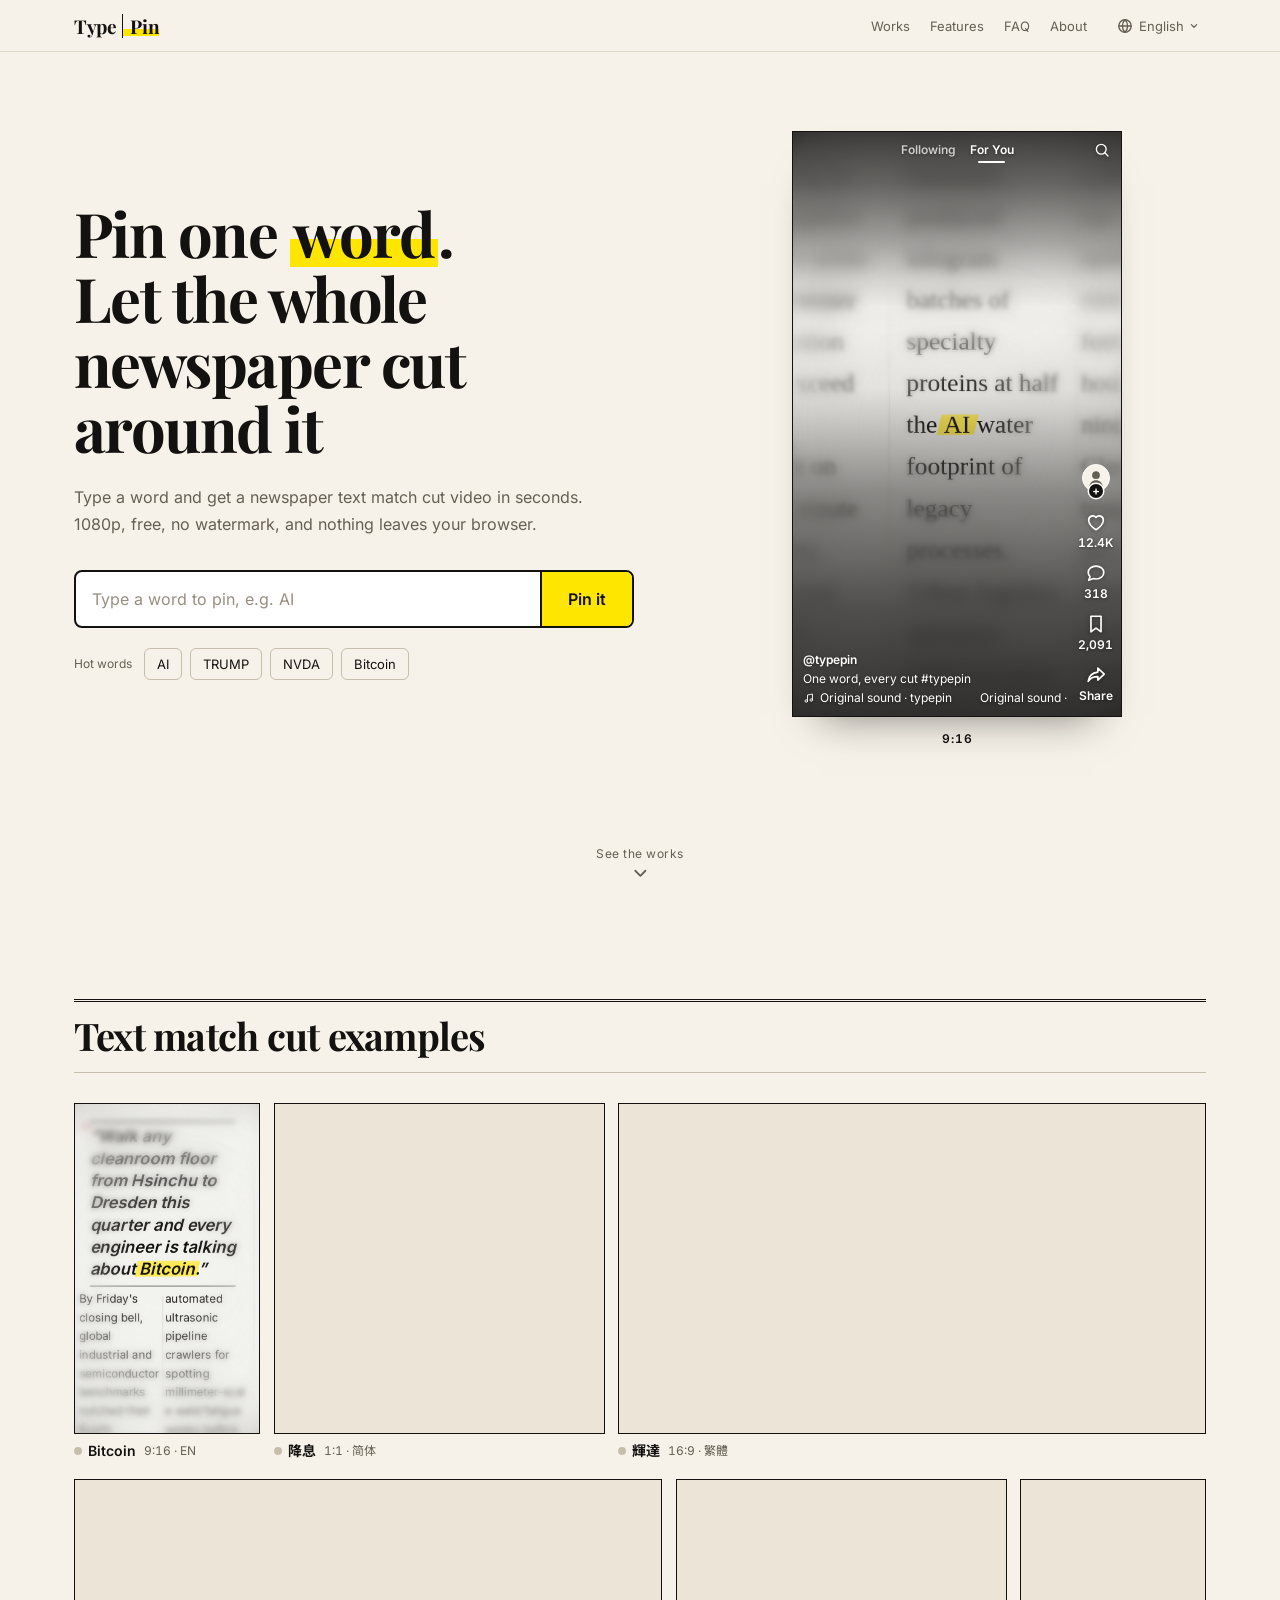
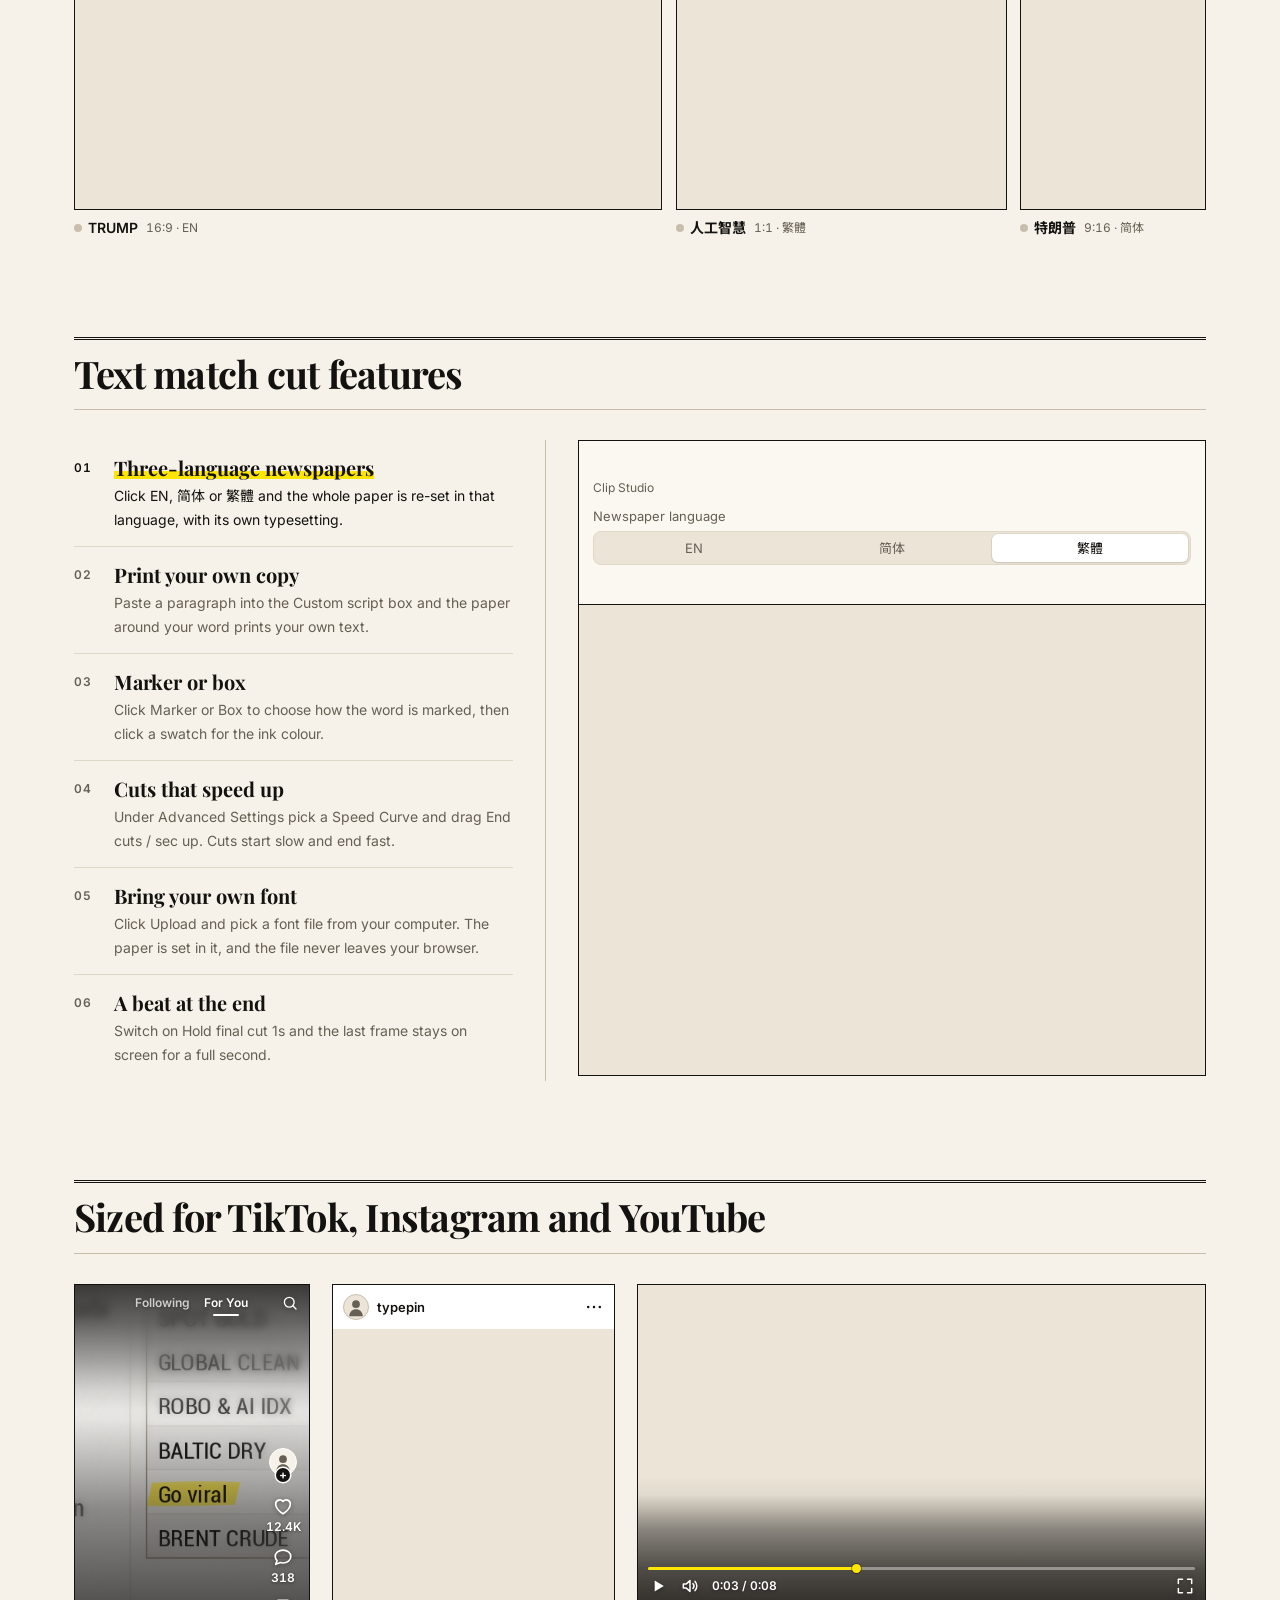
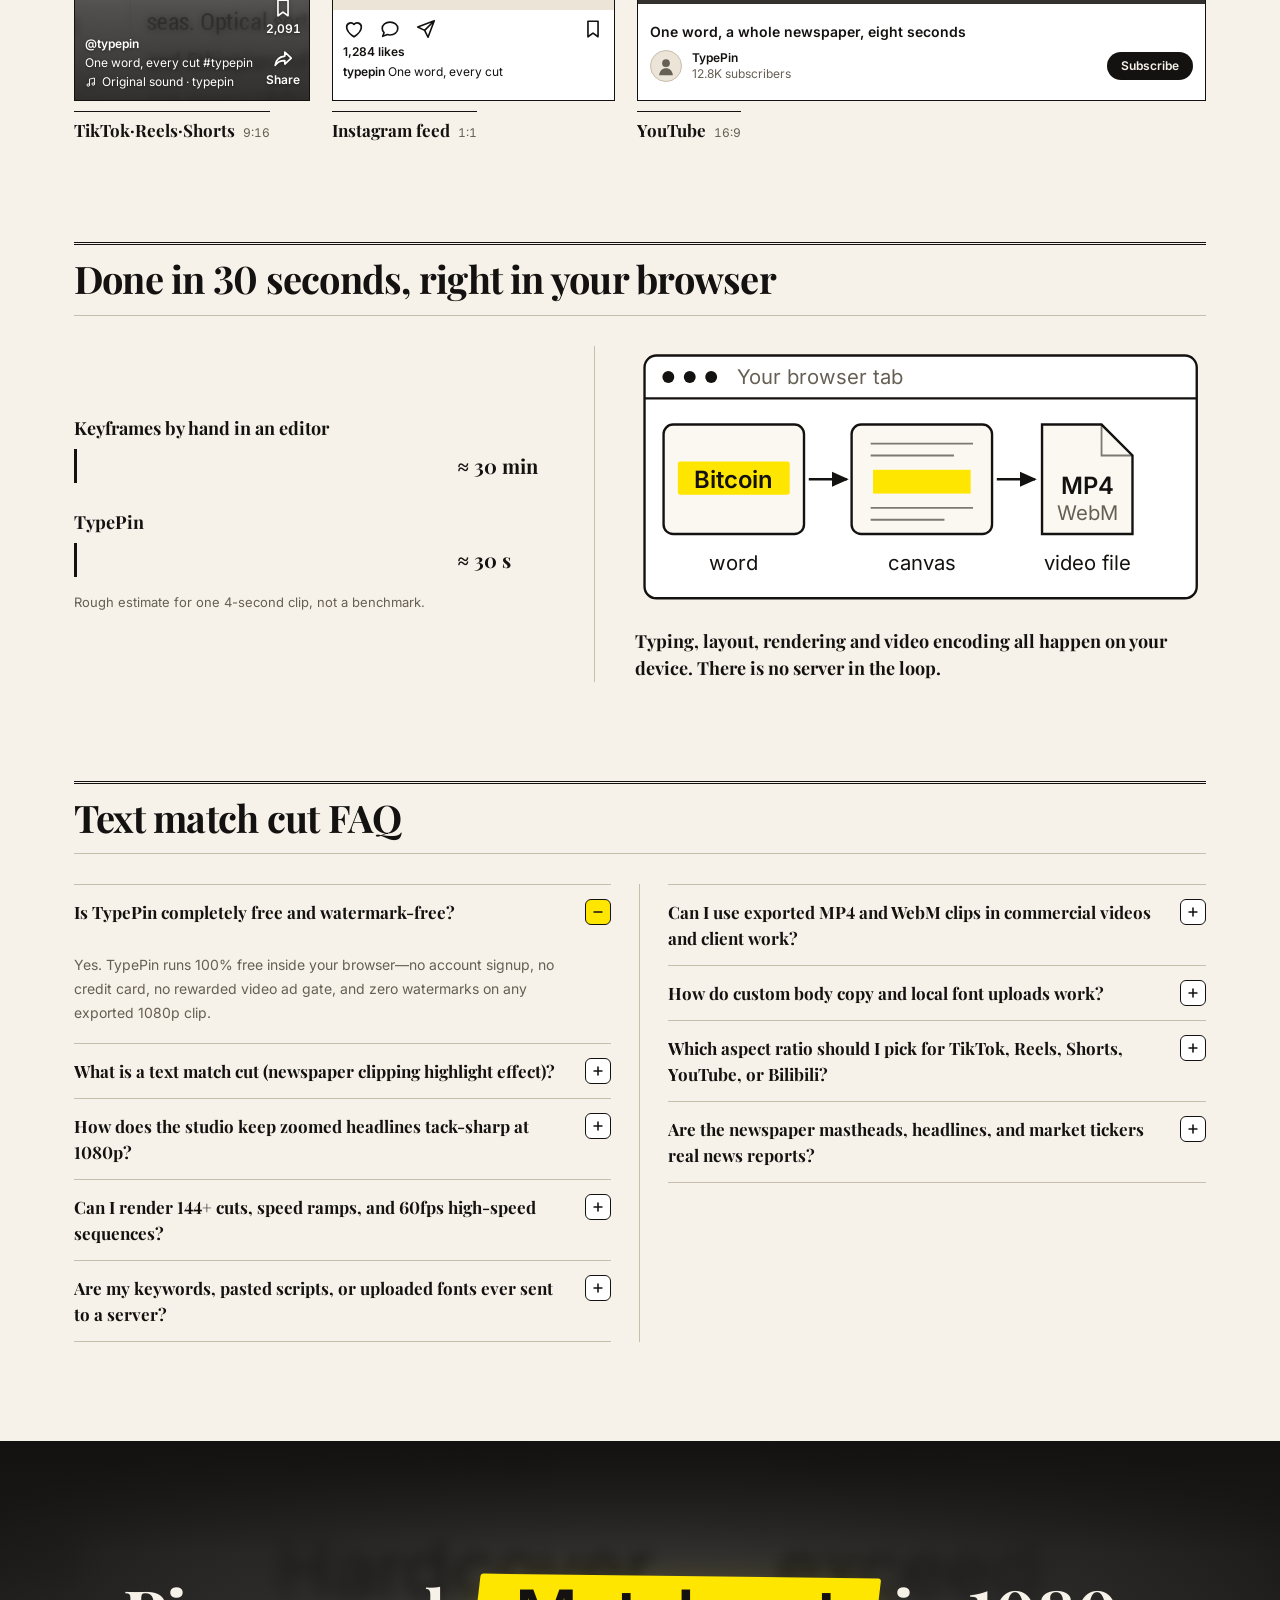
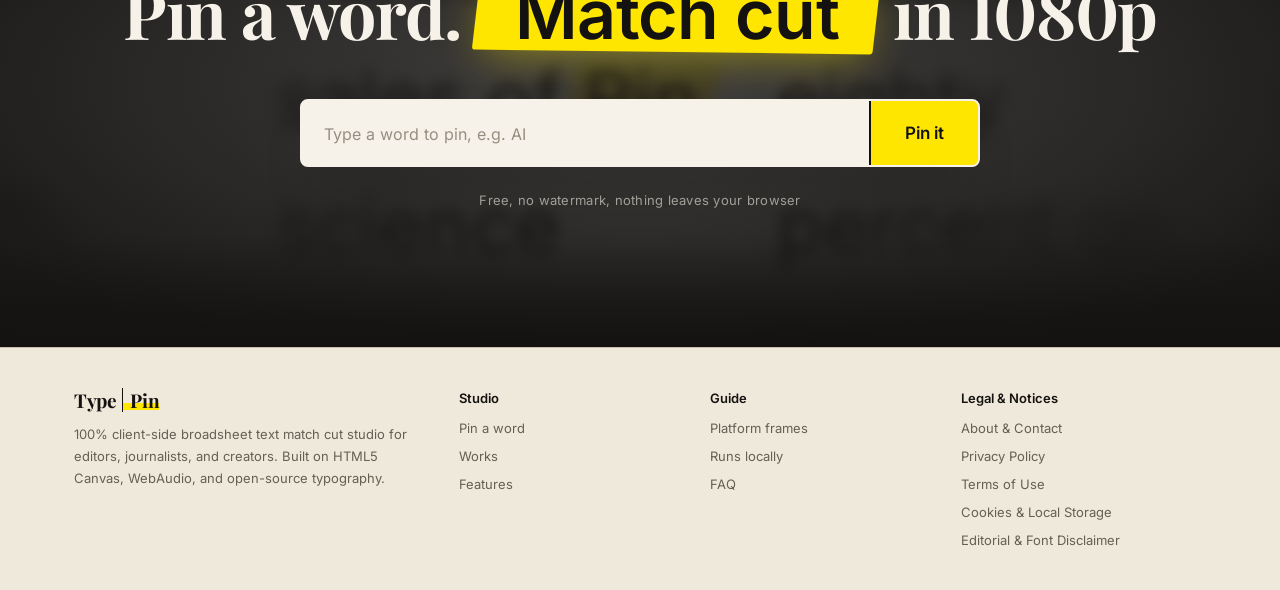
==== commit 98f4d32e: "TypePin rebrand preview for mobile testing" ====
--- a/index.html
+++ b/index.html
@@ -1,10 +1,36 @@
 <!DOCTYPE html>
-<html lang="en" data-ui-lang="en" data-en-title="TextMatchCut — Newspaper Text Match Cut Video Generator (Free 1080p Studio)" data-zh-title="文字对切 — 免费报刊剪报高亮快切视频生成器" data-hant-title="文字對切 — 免費報刊剪報高亮快切影片產生器">
+<html lang="en" data-ui-lang="en" data-en-title="Text Match Cut Generator: Free Newspaper Effect Maker | TypePin" data-zh-title="文字匹配剪辑（Text Match Cut）免费在线生成器 | 钉字" data-hant-title="文字匹配剪輯（Text Match Cut）免費線上產生器 | 釘字">
 <head>
   <meta charset="utf-8">
   <meta name="viewport" content="width=device-width, initial-scale=1">
-  <title>TextMatchCut — Newspaper Text Match Cut Video Generator (Free 1080p Studio)</title>
-  <meta name="description" content="Create crisp 1080p newspaper text match cut animations right in your browser. Pin a highlighted focal word across 50+ English, Simplified Chinese, and Traditional Chinese editorial layouts with speed ramps, foley SFX, zero watermark, and zero uploads.">
+  <title>Text Match Cut Generator: Free Newspaper Effect Maker | TypePin</title>
+  <link rel="canonical" href="https://typepin.com/">
+  <link rel="alternate" hreflang="en" href="https://typepin.com/?lang=en">
+  <link rel="alternate" hreflang="zh-Hans" href="https://typepin.com/?lang=zh">
+  <link rel="alternate" hreflang="zh-Hant" href="https://typepin.com/?lang=hant">
+  <link rel="alternate" hreflang="x-default" href="https://typepin.com/">
+  <meta name="description" content="Make a newspaper text match cut in about 30 seconds: one word stays pinned in the centre while the pages change every cut. Sized for TikTok, Instagram and YouTube. Free 1080p, no watermark, runs locally in your browser, nothing uploaded.">
+  <meta property="og:type" content="website">
+  <meta property="og:site_name" content="TypePin">
+  <meta property="og:locale" content="en">
+  <meta property="og:locale:alternate" content="zh_CN">
+  <meta property="og:locale:alternate" content="zh_TW">
+  <meta property="og:url" content="https://typepin.com/">
+  <meta property="og:title" content="TypePin — 钉字">
+  <meta property="og:description" content="Newspaper text match-cut videos in your browser. Pin a word, export 1080p, nothing uploaded.">
+  <meta property="og:image" content="https://typepin.com/og-image.png">
+  <meta property="og:image:type" content="image/png">
+  <meta property="og:image:width" content="1200">
+  <meta property="og:image:height" content="630">
+  <meta property="og:image:alt" content="TypePin / 钉字">
+  <meta name="twitter:card" content="summary_large_image">
+  <meta name="twitter:title" content="TypePin — 钉字">
+  <meta name="twitter:description" content="Newspaper text match-cut videos in your browser. Pin a word, export 1080p, nothing uploaded.">
+  <meta name="twitter:image" content="https://typepin.com/og-image.png">
+  <meta name="twitter:image:alt" content="TypePin / 钉字">
+  <link rel="icon" href="./favicon.svg" type="image/svg+xml">
+  <link rel="icon" href="./favicon-32.png" type="image/png" sizes="32x32">
+  <link rel="apple-touch-icon" href="./apple-touch-icon.png" sizes="180x180">
   <link rel="stylesheet" href="./fonts-7cf0992c.css">
   <script>
     (function () {
@@ -17,6 +43,8 @@
         if (saved === "zh" || saved === "hant" || saved === "en") {
           document.documentElement.dataset.uiLang = saved;
           document.documentElement.lang = saved === "hant" ? "zh-Hant" : (saved === "zh" ? "zh-CN" : "en");
+          var t = document.documentElement.getAttribute("data-" + saved + "-title");
+          if (t) document.title = t;
         }
       } catch (e) {}
     })();
@@ -27,7 +55,8 @@
     "@graph": [
       {
         "@type": "SoftwareApplication",
-        "name": "TextMatchCut Studio",
+        "name": "TypePin",
+        "url": "https://typepin.com/",
         "applicationCategory": "MultimediaApplication",
         "operatingSystem": "Any (Web Browser)",
         "isAccessibleForFree": true,
@@ -43,10 +72,10 @@
         "mainEntity": [
           {
             "@type": "Question",
-            "name": "Is TextMatchCut Studio completely free and watermark-free?",
+            "name": "Is TypePin completely free and watermark-free?",
             "acceptedAnswer": {
               "@type": "Answer",
-              "text": "Yes. TextMatchCut Studio runs 100% free in your browser with no signup, no credit card, no rewarded ad wall, and zero watermarks on any exported 1080p video."
+              "text": "Yes. TypePin runs 100% free in your browser with no signup, no credit card, no rewarded ad wall, and zero watermarks on any exported 1080p video."
             }
           },
           {
@@ -129,8 +158,6 @@
       --line-strong: #c8beac;
       --track: #ebe4d7;
       --hl: #ffe600;
-      --ph-bg: #fff8bf;
-      --ph-line: #dbc84b;
       --stage-bg: #181613;
       --stage-bar: #221f1b;
       --stage-line: #343029;
@@ -194,6 +221,7 @@
       font-size: 13px;
       line-height: 20px;
       font-weight: 400;
+      font-variant-numeric: lining-nums;
     }
 
     /* Sticky Top Navigation */
@@ -286,54 +314,63 @@
       transition: color 0.14s ease;
     }
 
-    .nav-links a:hover,
-    .nav-links a.on {
+    .nav-links a:hover {
       color: var(--ink);
-    }
-
-    .nav-links a.on {
-      background: linear-gradient(transparent 66%, var(--hl) 66%, var(--hl) 94%, transparent 94%);
     }
 
     .nav-right {
       display: inline-flex;
       align-items: center;
-      gap: 10px;
+      gap: 22px;
       flex-shrink: 0;
     }
+
+    .sr-only {
+      position: absolute;
+      width: 1px;
+      height: 1px;
+      overflow: hidden;
+      clip-path: inset(50%);
+      white-space: nowrap;
+    }
+
+    /* Site-language menu: a flat globe + name trigger, deliberately unlike the studio's segmented control */
+    .lang-pick { position: relative; }
+
+    .lang-trigger {
+      display: inline-flex;
+      align-items: center;
+      gap: 6px;
+      height: 32px;
+      padding: 0 6px 0 8px;
+      border: 0;
+      border-radius: var(--r-ctrl);
+      background: transparent;
+      color: var(--muted);
+      font-family: inherit;
+      font-size: 13px;
+      line-height: 20px;
+      font-weight: 500;
+      white-space: nowrap;
+      cursor: pointer;
+      transition: background-color 0.14s ease, color 0.14s ease;
+    }
+
+    .lang-trigger:hover,
+    .lang-trigger[aria-expanded="true"] {
+      background: var(--track);
+      color: var(--ink);
+    }
+
+    .lang-trigger .ico:last-child { width: 12px; margin-left: -2px; }
+    .lang-trigger .chevron { width: 12px; height: 12px; transition: transform 0.16s ease; }
+    .lang-trigger[aria-expanded="true"] .chevron { transform: rotate(180deg); }
 
     /* Compact Editorial Hero + Above-the-Fold 2-Col Studio */
     .studio-section {
       max-width: 1180px;
       margin: 0 auto;
-      padding: 14px 24px 36px;
-    }
-
-    .studio-hero {
-      margin-bottom: 12px;
-    }
-
-    .hero-h1 {
-      margin: 0;
-      font-family: var(--font-serif);
-      font-size: clamp(24px, 2.8vw, 34px);
-      line-height: 1.2;
-      font-weight: 700;
-      letter-spacing: -0.02em;
-      color: var(--ink);
-    }
-
-    html[data-ui-lang="zh"] .hero-h1,
-    html[data-ui-lang="hant"] .hero-h1 {
-      letter-spacing: -0.01em;
-      line-height: 1.32;
-    }
-
-    .hl-mark {
-      background: linear-gradient(transparent 58%, var(--hl) 58%, var(--hl) 92%, transparent 92%);
-      padding: 0 3px;
-      box-decoration-break: clone;
-      -webkit-box-decoration-break: clone;
+      padding: 14px 24px 60px;
     }
 
     .studio-grid {
@@ -996,6 +1033,76 @@
       gap: 12px;
     }
 
+    .select-pop {
+      position: relative;
+      display: inline-flex;
+    }
+
+    .field-inline .select-pop {
+      min-width: 132px;
+      max-width: 188px;
+    }
+
+    .font-row .select-pop {
+      flex: 1;
+      min-width: 0;
+    }
+
+    .select-btn {
+      display: inline-flex;
+      align-items: center;
+      justify-content: space-between;
+      gap: 8px;
+      width: 100%;
+      height: 36px;
+      padding: 0 9px 0 10px;
+      border: 1px solid var(--line-strong);
+      border-radius: var(--r-ctrl);
+      background: var(--surface);
+      color: var(--ink);
+      font-family: inherit;
+      font-size: 13px;
+      line-height: 20px;
+      font-weight: 400;
+      cursor: pointer;
+      transition: border-color 0.14s ease, background-color 0.14s ease;
+    }
+
+    .select-btn:hover,
+    .select-btn[aria-expanded="true"] {
+      border-color: var(--ink);
+    }
+
+    .select-btn-label {
+      overflow: hidden;
+      text-overflow: ellipsis;
+      white-space: nowrap;
+      text-align: left;
+    }
+
+    .select-btn .ico {
+      color: #665f54;
+      flex-shrink: 0;
+    }
+
+    .select-btn[aria-expanded="true"] .chevron {
+      transform: rotate(180deg);
+    }
+
+    .select-menu {
+      left: 0;
+      right: 0;
+      min-width: 100%;
+      width: max-content;
+      max-width: 240px;
+      z-index: 60;
+    }
+
+    .select-menu-up {
+      top: auto;
+      bottom: calc(100% + 6px);
+    }
+
     select {
       -webkit-appearance: none;
       appearance: none;
@@ -1170,8 +1277,7 @@
     }
 
     .stage button:focus-visible,
-    .stage a:focus-visible,
-    .final-cta button:focus-visible {
+    .stage a:focus-visible {
       outline: 2px solid var(--hl);
       outline-offset: -2px;
     }
@@ -1345,6 +1451,25 @@
       color: #ffffff;
     }
 
+    /* a rebake is running: the control that asked for it spins until the new loop plays (clicks are ignored meanwhile) */
+    .stage-btn[aria-busy="true"],
+    .kw-rand-btn[aria-busy="true"] {
+      cursor: progress;
+    }
+
+    .stage-btn[aria-busy="true"] .ico svg,
+    .kw-rand-btn[aria-busy="true"] .ico svg {
+      opacity: 0.65;
+    }
+
+    @keyframes pending-spin { to { transform: rotate(360deg); } }
+    @media (prefers-reduced-motion: no-preference) {
+      .stage-btn[aria-busy="true"] .ico svg,
+      .kw-rand-btn[aria-busy="true"] .ico svg {
+        animation: pending-spin 0.9s linear infinite;
+      }
+    }
+
     /* Prominent Center Transport Play/Pause Button */
     #playPauseBtn {
       height: 36px;
@@ -1443,437 +1568,741 @@
       background: #ffef5a;
     }
 
-    /* Editorial Landing Sections */
-    .page-section {
-      border-top: 1px solid var(--line);
-      padding: 56px 24px;
-    }
-
-    .page-section-alt {
-      background: var(--panel);
-    }
-
-    .section-inner {
+
+    /* ===== Landing: newspaper front page (light paper, fluorescent yellow) ===== */
+    body:not(.is-studio) #studio,
+    body.is-studio #top,
+    body.is-legal .nav-links { display: none !important; }
+
+    :root { --ease: cubic-bezier(0.22, 1, 0.36, 1); --sec-gap: clamp(72px, 11svh, 140px); }
+
+    /* Platform chrome heights above (head) and below (foot, below) the media. They size #frames and the hero frame alike.
+       Simplified Chinese wears the domestic apps: no 1:1 head (note card), a taller 16:9 info block. */
+    :root { --pc-head: 44px; --pc-foot: 90px; --pc-below: 96px; }
+    html[data-ui-lang="zh"] { --pc-head: 0px; --pc-foot: 84px; --pc-below: 112px; }
+    html[data-ui-lang="zh"] .plat-intl, html:not([data-ui-lang="zh"]) .plat-cn { display: none !important; }
+
+    /* The studio takes the hero's place. With View Transitions the hero video morphs into the stage and the
+       hero copy cross-fades into the control panel; without them #studio.studio-enter plays a plain rise. */
+    #studio.studio-enter { animation: studio-in 0.42s var(--ease) both; }
+    @keyframes studio-in { from { opacity: 0; transform: translateY(14px); } }
+
+    /* Only the media morphs into the stage; the platform chrome around it (card, on-media overlay) fades out. */
+    html.vt-pin .hero-media, html.vt-pin #stageCanvas { view-transition-name: tp-frame; }
+    html.vt-pin .hero-frame { view-transition-name: tp-chrome; }
+    html.vt-pin .hero-ui { view-transition-name: tp-ui; }
+    html.vt-pin .hero-copy { view-transition-name: tp-copy; }
+    html.vt-pin .panel { view-transition-name: tp-panel; }
+    html.vt-pin #works { view-transition-name: tp-below; }
+    ::view-transition-group(root) { animation-duration: 0.36s; }
+    ::view-transition-group(tp-below), ::view-transition-group(tp-frame) { animation-duration: 0.6s; animation-timing-function: cubic-bezier(0.32, 0.72, 0, 1); }
+    ::view-transition-group(tp-frame) { overflow: clip; }
+    ::view-transition-old(tp-frame), ::view-transition-new(tp-frame) { width: 100%; height: 100%; object-fit: cover; }
+    ::view-transition-old(tp-copy) { animation: tp-out 0.26s ease-out both; }
+    ::view-transition-old(tp-chrome), ::view-transition-old(tp-ui) { animation: tp-fade 0.22s ease-out both; }
+    ::view-transition-new(tp-panel) { animation: tp-in 0.5s 0.06s var(--ease) both; }
+    @keyframes tp-out { to { opacity: 0; transform: translateX(-14px); } }
+    @keyframes tp-fade { to { opacity: 0; } }
+    @keyframes tp-in { from { opacity: 0; transform: translateX(-14px); } }
+
+    .wrap {
       max-width: 1180px;
       margin: 0 auto;
-    }
-
-    .sec-head {
-      max-width: 720px;
-      margin-bottom: 28px;
-    }
-
-    .sec-eyebrow {
-      display: inline-flex;
-      align-items: center;
-      height: 22px;
-      padding: 0 8px;
-      margin-bottom: 8px;
+      padding: 0 24px;
+    }
+
+    .sec-in { max-width: 1132px; margin: 0 auto; }
+
+    .mk {
+      background: linear-gradient(transparent 58%, var(--hl) 58%, var(--hl) 92%, transparent 92%) 0 0 / 100% 100% no-repeat;
+      padding: 0 0.06em;
+      box-decoration-break: clone;
+      -webkit-box-decoration-break: clone;
+      animation: mark-in 0.9s 0.25s var(--ease) both;
+    }
+    @keyframes mark-in { from { background-size: 0% 100%; } }
+
+    /* Hero: fills the first screen under the 52px sticky nav and nothing else shows (#works starts one --sec-gap below the fold).
+       The bottom padding reserves the scroll hint; --lift raises the content a little above centre on tall screens. */
+    .hero {
+      --hero-pad: clamp(28px, 5svh, 60px);
+      --hint: 52px;
+      --lift: max(0px, calc((100svh - 800px) * 0.1));
+      position: relative;
+      display: flex;
+      align-items: center;
+      min-height: clamp(560px, calc(100svh - 52px), 1600px);
+      padding-bottom: calc(var(--hint) + 2 * var(--lift));
+    }
+
+    .hero > .wrap { width: 100%; }
+
+    .hero-grid {
+      display: grid;
+      grid-template-columns: minmax(0, 1.06fr) minmax(0, 0.94fr);
+      gap: 72px;
+      align-items: center;
+      padding: var(--hero-pad) 0;
+    }
+
+    .hero-title {
+      margin: 0 0 24px;
+      font-family: var(--font-serif);
+      font-size: clamp(38px, 4.8vw, 64px);
+      line-height: 1.06;
+      font-weight: 700;
+      letter-spacing: -0.025em;
+    }
+
+    html[data-ui-lang="zh"] .hero-title,
+    html[data-ui-lang="hant"] .hero-title {
+      font-size: clamp(34px, 4.2vw, 54px);
+      line-height: 1.24;
+      letter-spacing: 0;
+    }
+
+    .hero-deck {
+      margin: 0 0 32px;
+      max-width: 520px;
+      color: var(--muted);
+      font-size: 16px;
+      line-height: 1.7;
+    }
+
+    .gate-form {
+      display: flex;
+      align-items: stretch;
+      max-width: 560px;
+      height: 58px;
+      background: var(--surface);
+      border: 2px solid var(--ink);
+      border-radius: var(--r-ctrl);
+      overflow: hidden;
+      transition: box-shadow 0.16s ease;
+    }
+
+    .gate-form:focus-within { box-shadow: 0 0 0 4px rgba(255, 230, 0, 0.6); }
+    .gate-form.is-shake { animation: shake 0.36s ease; }
+    @keyframes shake { 20%, 60% { transform: translateX(-6px); } 40%, 80% { transform: translateX(6px); } }
+
+    .gate-input {
+      flex: 1;
+      min-width: 0;
+      padding: 0 16px;
+      border: 0;
+      outline: 0;
+      background: transparent;
+      color: var(--ink);
+      font: 500 18px/24px var(--font-sans);
+    }
+
+    .gate-input::placeholder { color: #968e80; font-size: 16px; font-weight: 400; }
+
+    .gate-go {
+      padding: 0 26px;
+      border: 0;
+      border-left: 2px solid var(--ink);
+      background: var(--hl);
+      color: var(--ink);
+      font: 700 16px/20px var(--font-sans);
+      white-space: nowrap;
+      cursor: pointer;
+      transition: background-color 0.14s ease;
+    }
+
+    .gate-go:hover { background: #fff04d; }
+    .gate-go:active { background: #f2d900; }
+
+    .chips {
+      display: flex;
+      flex-wrap: wrap;
+      align-items: center;
+      gap: 8px;
+      margin-top: 20px;
+    }
+
+    .chips-label { margin-right: 4px; color: var(--muted); font-size: 12px; line-height: 20px; }
+
+    .chip {
+      height: 32px;
+      padding: 0 12px;
+      border: 1px solid var(--line-strong);
       border-radius: 6px;
-      background: var(--track);
+      background: transparent;
+      color: var(--ink);
+      font: 500 13px/20px var(--font-sans);
+      cursor: pointer;
+      transition: background-color 0.14s ease, border-color 0.14s ease;
+    }
+
+    .chip:hover { background: var(--hl); border-color: var(--ink); }
+
+    .hero-fig { width: 100%; max-width: 540px; margin: 0; justify-self: end; }
+
+    /* The stage is a fixed-height container; every ratio's card is sized to fit it (--ah = height left above the ratio tag) */
+    .hero-stage {
+      display: flex;
+      flex-direction: column;
+      align-items: center;
+      justify-content: center;
+      gap: 12px;
+      height: clamp(440px, calc(100svh - 52px - 2 * var(--hero-pad) - 16px - var(--hint) - 2 * var(--lift)), 620px);
+      container-type: size;
+    }
+
+    /* The platform card: media plus the chrome of the platform that frame belongs to (9:16 short video, 1:1 post, 16:9 watch page).
+       Width, media aspect ratio and the chrome slots morph together; --pc-* come from the UI language. */
+    .hero-frame {
+      --ah: calc(100cqh - 34px);
+      display: flex;
+      flex: none;
+      flex-direction: column;
+      width: 60%;
+      border: 1px solid var(--ink);
+      background: var(--surface);
+      box-shadow: 0 26px 40px -28px rgba(20, 18, 16, 0.55);
+      overflow: hidden;
+      transition: width 0.7s var(--ease);
+    }
+
+    .hero-frame[data-ratio="9:16"] { --far: 9 / 16; width: min(100%, calc((var(--ah) - 2px) * 0.5625 + 2px)); }
+    .hero-frame[data-ratio="1:1"] { --far: 1 / 1; width: min(100%, calc(var(--ah) - var(--pc-head) - var(--pc-foot))); }
+    .hero-frame[data-ratio="16:9"] { --far: 16 / 9; width: min(100%, calc((var(--ah) - var(--pc-below) - 2px) * 1.7778 + 2px)); }
+
+    .hero-media { width: 100%; aspect-ratio: var(--far); background: var(--track); transition: aspect-ratio 0.7s var(--ease); }
+    .hero-media canvas { display: block; width: 100%; height: 100%; object-fit: cover; }
+
+    .hero-ui { position: absolute; inset: 0; pointer-events: none; }
+    .hero-ui::before, .hero-ui::after { opacity: 0; transition: opacity 0.3s ease, height 0.7s var(--ease); }
+    .hero-frame[data-ratio="9:16"] .hero-ui::before, .hero-frame:not([data-ratio="1:1"]) .hero-ui::after { opacity: 1; }
+    .hero-frame[data-ratio="16:9"] .hero-ui::after { height: 40%; }
+
+    /* The copied chrome pieces (app.js wearPlatformChrome): only the one matching the ratio shows, the rest fade out first.
+       A slot grows with the morph but collapses fast, so the old platform's white strip never hangs under a 9:16 card. */
+    .hero-slot { position: relative; flex: none; height: 0; overflow: hidden; transition: height 0.16s var(--ease); }
+    .hero-slot > .plat-ui { position: absolute; inset: 0 0 auto; }
+    .hero-frame[data-ratio="1:1"] .hero-head { height: var(--pc-head); }
+    .hero-frame[data-ratio="1:1"] .hero-foot { height: var(--pc-foot); }
+    .hero-frame[data-ratio="16:9"] .hero-foot { height: var(--pc-below); }
+    .hero-frame[data-ratio="1:1"] .hero-slot, .hero-frame[data-ratio="16:9"] .hero-foot { transition-duration: 0.7s; }
+    .hero-frame [data-r] { opacity: 0; transition: opacity 0.2s ease; }
+    .hero-frame[data-ratio="9:16"] [data-r="9:16"], .hero-frame[data-ratio="1:1"] [data-r="1:1"], .hero-frame[data-ratio="16:9"] [data-r="16:9"] { opacity: 1; transition-duration: 0.4s; transition-delay: 0.18s; }
+
+    .hero-ratio {
+      color: var(--ink);
+      font-size: 12px;
+      line-height: 20px;
+      font-weight: 700;
+      font-variant-numeric: tabular-nums;
+      letter-spacing: 0.08em;
+      pointer-events: none;
+      user-select: none;
+    }
+
+    /* Scroll hint, bottom centre of the hero: fades once the page scrolls (app.js initHeroHint); the float runs only when motion is allowed */
+    .hero-hint {
+      position: absolute;
+      left: 50%;
+      bottom: 12px;
+      translate: -50% 0;
+      display: flex;
+      flex-direction: column;
+      align-items: center;
+      gap: 2px;
+      padding: 6px 14px;
       color: var(--muted);
       font-size: 12px;
-      line-height: 20px;
-      font-weight: 600;
-      letter-spacing: 0.05em;
-    }
-
-    html[data-ui-lang="zh"] .sec-eyebrow,
-    html[data-ui-lang="hant"] .sec-eyebrow {
-      font-weight: 500;
-      letter-spacing: 0.02em;
-    }
-
-    .sec-h2 {
+      line-height: 16px;
+      letter-spacing: 0.04em;
+      text-decoration: none;
+      transition: opacity 0.3s ease, visibility 0.3s, color 0.14s ease;
+    }
+    .hero-hint svg { width: 18px; height: 18px; }
+    .hero-hint:hover { color: var(--ink); }
+    .hero-hint.is-away { opacity: 0; visibility: hidden; }
+    @keyframes hint-float { 50% { transform: translateY(4px); } }
+    @media (prefers-reduced-motion: no-preference) { .hero-hint svg { animation: hint-float 2.2s ease-in-out infinite; } }
+
+    /* Section system: double rule, serif title. One --sec-gap above every section (and the closing band) keeps the rhythm even. */
+    .sec { padding: 0 24px; margin-top: var(--sec-gap); }
+    #faq { margin-bottom: var(--sec-gap); }
+
+    .sec-head {
+      padding: 12px 0 14px;
+      margin-bottom: 30px;
+      border-top: 3px double var(--ink);
+      border-bottom: 1px solid var(--line-strong);
+    }
+
+    .sec-title {
       margin: 0;
       font-family: var(--font-serif);
-      font-size: clamp(22px, 2.5vw, 30px);
-      line-height: 1.24;
+      font-size: clamp(24px, 3vw, 38px);
+      line-height: 1.15;
       font-weight: 700;
       letter-spacing: -0.02em;
-      color: var(--ink);
-    }
-
-    html[data-ui-lang="zh"] .sec-h2,
-    html[data-ui-lang="hant"] .sec-h2 {
-      line-height: 1.36;
-      letter-spacing: -0.01em;
-    }
-
-    /* Interactive Examples Grid & Live Newspaper Canvases */
-    .examples-grid,
-    .steps-grid,
-    .use-grid {
-      display: grid;
-      grid-template-columns: repeat(3, minmax(0, 1fr));
-      gap: 20px;
-    }
-
-    .example-card,
-    .step-card,
-    .use-card {
-      background: var(--surface);
-      border: 1px solid var(--line);
-      border-radius: var(--r-panel);
-      padding: 18px;
+    }
+
+    html[data-ui-lang="zh"] .sec-title,
+    html[data-ui-lang="hant"] .sec-title { line-height: 1.3; letter-spacing: 0; }
+
+    /* Works wall: rows of true-proportion clips, equal height per row */
+    .wall-row { display: flex; gap: 14px; margin-bottom: 18px; }
+
+    .clip {
+      --a: 1;
+      flex: var(--a) 1 calc(var(--a) * 120px);
+      min-width: 0;
       display: flex;
       flex-direction: column;
-      justify-content: flex-start;
-      gap: 14px;
-      box-shadow: 0 2px 10px rgba(20, 18, 16, 0.03);
-    }
-
-    .example-card {
-      transition: border-color 0.16s ease, box-shadow 0.16s ease;
-    }
-
-    .example-card:hover {
-      border-color: var(--line-strong);
-    }
-
-    .clip-viewport {
+      gap: 8px;
+      padding: 0;
+      border: 0;
+      background: none;
+      color: var(--ink);
+      font: inherit;
+      text-align: left;
+      cursor: pointer;
+    }
+
+    .clip.r916 { --a: 0.5625; }
+    .clip.r169 { --a: 1.7778; }
+
+    .clip-media {
+      container-type: inline-size;
       position: relative;
-      padding: 0;
-      aspect-ratio: 16 / 10;
-      border-radius: 8px;
-      background: var(--stage-bg);
-      border: 1px solid #2b2721;
-      overflow: hidden;
-    }
-
-    .example-canvas {
       display: block;
       width: 100%;
-      height: 100%;
-      background: var(--paper);
-      cursor: pointer;
-    }
-
-    .card-meta-chips {
+      aspect-ratio: var(--a);
+      border: 1px solid var(--ink);
+      background: var(--track);
+      overflow: hidden;
+      transition: box-shadow 0.18s var(--ease), translate 0.18s var(--ease);
+    }
+
+    /* "Make this" bar: slides up on hover / keyboard focus; chips list only what CLICK.wall carries into the studio */
+    .clip-cta {
+      position: absolute;
+      left: 0;
+      right: 0;
+      bottom: 0;
       display: flex;
-      flex-wrap: wrap;
+      flex-direction: column;
+      align-items: flex-start;
       gap: 6px;
-    }
-
-    .meta-chip {
-      display: inline-flex;
-      align-items: center;
-      height: 22px;
-      padding: 0 8px;
+      padding: 8px;
+      border-top: 1px solid var(--ink);
+      background: rgba(246, 242, 233, 0.95);
+      translate: 0 100%;
+      opacity: 0;
+      pointer-events: none;
+      transition: translate 0.24s var(--ease), opacity 0.18s ease;
+    }
+
+    .clip:hover .clip-cta,
+    .clip:focus-visible .clip-cta { translate: 0 0; opacity: 1; }
+
+    .clip-go {
+      padding: 0 12px;
+      border: 1px solid var(--ink);
+      border-radius: 999px;
+      background: var(--hl);
+      color: var(--ink);
+      font-size: 12px;
+      line-height: 22px;
+      font-weight: 700;
+      white-space: nowrap;
+    }
+
+    .clip-chips { display: flex; flex-wrap: wrap; gap: 4px; }
+
+    .clip-chip {
+      padding: 0 6px;
+      border: 1px solid var(--line-strong);
       border-radius: 6px;
-      background: var(--panel);
-      border: 1px solid var(--line);
       color: var(--muted);
       font-size: 12px;
-      line-height: 20px;
-      font-weight: 500;
+      line-height: 18px;
       font-variant-numeric: tabular-nums;
       white-space: nowrap;
     }
 
-    .card-title {
-      margin: 0 0 6px;
+    @container (max-width: 150px) { .clip-chips { display: none; } }
+    @media (hover: none) { .clip-cta { display: none; } }
+
+    .clip-media canvas, .plat-media canvas { display: block; width: 100%; height: 100%; }
+
+    .clip:hover .clip-media,
+    .clip:focus-visible .clip-media { box-shadow: 5px 5px 0 var(--hl), 5px 5px 0 1px var(--ink); translate: -2px -2px; }
+    .clip:focus-visible { outline: none; }
+
+    .clip-cap {
+      display: flex;
+      align-items: center;
+      justify-content: space-between;
+      gap: 8px;
+      font-size: 12px;
+      line-height: 20px;
+      color: var(--muted);
+    }
+
+    .clip-word {
+      display: inline-flex;
+      align-items: center;
+      gap: 6px;
+      min-width: 0;
+      color: var(--ink);
+      font-size: 14px;
+      font-weight: 700;
+      white-space: nowrap;
+      overflow: hidden;
+      text-overflow: ellipsis;
+    }
+
+    .clip-word::before {
+      content: "";
+      flex: none;
+      width: 8px;
+      height: 8px;
+      border-radius: 50%;
+      background: var(--line-strong);
+      transition: background-color 0.14s ease, box-shadow 0.14s ease;
+    }
+
+    .clip:has(canvas[data-playing]) .clip-word::before { background: var(--hl); box-shadow: 0 0 0 1px var(--ink); }
+    .clip-meta { flex: none; font-variant-numeric: tabular-nums; }
+
+    .mock-caret { width: 2px; height: 22px; margin-left: 2px; background: var(--ink); animation: blink 1s steps(1) infinite; }
+    @keyframes blink { 50% { opacity: 0; } }
+
+    /* Features: list on the left, one big canvas on the right */
+    .feat-grid { display: grid; grid-template-columns: minmax(0, 5fr) minmax(0, 7fr); gap: 0; align-items: start; }
+    .feat-list { margin: 0; padding: 0 32px 0 0; list-style: none; border-right: 1px solid var(--line-strong); }
+    .feat-list li { border-top: 1px solid var(--line); }
+    .feat-list li:first-child { border-top: 0; }
+
+    .feat-item {
+      display: grid;
+      grid-template-columns: 30px minmax(0, 1fr);
+      gap: 2px 10px;
+      padding: 14px 0;
+      color: var(--muted);
+      cursor: pointer;
+      transition: color 0.16s ease;
+    }
+
+    .feat-item .no { font: 700 12px/28px var(--font-sans); font-variant-numeric: tabular-nums; letter-spacing: 0.08em; }
+    .feat-item h3 { margin: 0; font-size: inherit; line-height: inherit; }
+
+    .feat-item h3 button {
+      padding: 0;
+      border: 0;
+      background: none;
+      color: var(--ink);
+      font-family: var(--font-serif);
+      font-size: 20px;
+      line-height: 28px;
+      font-weight: 700;
+      text-align: left;
+      cursor: pointer;
+    }
+
+    .feat-item h3 button span { background: linear-gradient(transparent 62%, var(--hl) 62%, var(--hl) 92%, transparent 92%) 0 0 / 0% 100% no-repeat; transition: background-size 0.3s var(--ease); }
+    .feat-item p { grid-column: 2; margin: 0; font-size: 14px; line-height: 24px; }
+    .feat-item:hover, .feat-item.is-on { color: var(--ink); }
+    .feat-item.is-on h3 button span { background-size: 100% 100%; }
+    .feat-item h3 button:focus-visible { outline-offset: 3px; }
+
+    .feat-stage { position: relative; margin: 0 0 0 32px; border: 1px solid var(--ink); background: var(--track); }
+    .feat-stage canvas { display: block; width: 100%; height: auto; }
+
+    /* Tool demo above the canvas: a fake studio panel and cursor, scripted on the canvas clock (DEMOS[].ui in app.js) */
+    .feat-mock { position: relative; display: grid; padding: 12px 14px 14px; border-bottom: 1px solid var(--ink); background: var(--panel); overflow: hidden; }
+    .feat-pane { grid-area: 1 / 1; display: flex; flex-direction: column; justify-content: center; gap: 8px; min-width: 0; visibility: hidden; }
+    .feat-pane.is-on { visibility: visible; }
+    .feat-where { color: var(--muted); font-size: 12px; line-height: 20px; font-weight: 500; white-space: nowrap; }
+
+    .feat-ta { position: relative; min-height: 84px; padding: 8px 10px; border: 1px solid var(--line-strong); border-radius: var(--r-ctrl); background: var(--surface); font-size: 13px; line-height: 22px; overflow: hidden; transition: border-color 0.14s ease, box-shadow 0.14s ease; }
+    .feat-ta.on { border-color: var(--ink); box-shadow: inset 0 0 0 1px var(--ink); }
+    .feat-ph { position: absolute; left: 10px; right: 10px; top: 8px; color: #968e80; }
+    .feat-ta:has(.feat-typed:not(:empty)) .feat-ph { display: none; }
+    .feat-ta .mock-caret { display: none; width: 1.5px; height: 16px; margin: 0 0 -3px 1px; }
+    .feat-ta.on .mock-caret { display: inline-block; }
+
+    .feat-pane input[type="range"] { pointer-events: none; }
+    .feat-pane input[type="range"].is-drag::-webkit-slider-thumb { background: var(--ink); transform: scale(1.06); }
+    .feat-pane input[type="range"].is-drag::-moz-range-thumb { background: var(--ink); }
+
+    .feat-file { align-self: flex-start; display: inline-flex; align-items: center; gap: 6px; height: 24px; margin-top: 3px; padding: 0 8px; border: 1px solid var(--line-strong); border-radius: 6px; background: var(--surface); font-size: 12px; line-height: 20px; font-weight: 500; }
+    .feat-file:not(:empty) { animation: feat-pop 0.3s var(--ease); }
+    .feat-file:empty { visibility: hidden; }
+    .feat-file::before { content: ""; width: 8px; height: 11px; border: 1.5px solid var(--ink); border-radius: 2px; }
+    @keyframes feat-pop { from { opacity: 0; translate: 0 4px; } }
+
+    .feat-tl { position: relative; height: 24px; border: 1px solid var(--line-strong); border-radius: 6px; background: var(--surface) repeating-linear-gradient(90deg, var(--line) 0 1px, transparent 1px 10px); overflow: hidden; }
+    .feat-tl-hold { position: absolute; top: 0; right: 0; bottom: 0; width: calc(var(--h, 0.25) * 100%); display: flex; align-items: center; justify-content: center; border-left: 1px solid var(--ink); background: color-mix(in srgb, var(--hl) 38%, var(--surface)); font-size: 12px; font-style: normal; line-height: 20px; font-weight: 700; white-space: nowrap; opacity: 0; scale: 0 1; transform-origin: right; transition: opacity 0.2s ease, scale 0.35s var(--ease), background-color 0.15s ease; }
+    .feat-pane:has([data-k="hold.sw"].on) .feat-tl-hold { opacity: 1; scale: 1; }
+    .feat-pane.is-hold .feat-tl-hold { background: var(--hl); }
+    .feat-tl-head { position: absolute; top: 0; bottom: 0; left: calc(var(--p, 0) * 100%); width: 2px; margin-left: -1px; background: var(--ink); }
+
+    .feat-cursor { position: absolute; left: 0; top: 0; z-index: 2; width: 22px; height: 22px; margin: -2.5px 0 0 -4px; opacity: 0; pointer-events: none; filter: drop-shadow(0 2px 2px rgba(20, 18, 16, 0.28)); transition: opacity 0.2s ease; }
+    .feat-cursor.is-on { opacity: 1; transition: opacity 0.2s ease, transform 0.5s var(--ease); }
+    .feat-cursor.is-drag { transition: opacity 0.2s ease; }
+    .feat-cursor svg { display: block; width: 100%; height: 100%; fill: #fff; stroke: var(--ink); stroke-width: 1.4; stroke-linejoin: round; transition: scale 0.12s ease; }
+    .feat-cursor.is-press svg { scale: 0.86; }
+    .feat-cursor::before { content: ""; position: absolute; left: -7px; top: -7px; width: 22px; height: 22px; border: 2px solid var(--ink); border-radius: 50%; opacity: 0; scale: 0.4; transition: opacity 0.3s ease, scale 0.3s ease; }
+    .feat-cursor.is-press::before { opacity: 0.5; scale: 1; transition-duration: 0.08s; }
+
+    @media (max-width: 920px) {
+      .feat-stage canvas { aspect-ratio: 2 / 1; object-fit: cover; }
+      .feat-mock { padding: 10px 12px 12px; }
+    }
+
+    @media (prefers-reduced-motion: reduce) {
+      .feat-cursor { display: none; }
+      .feat-ta .mock-caret, .feat-file { animation: none; }
+      .feat-tl-hold { transition: none; }
+    }
+
+    /* Platform frames: the canvas is the media inside look-alike chrome (generic icons, no logos).
+       --h is the shared card height: widths sum to the row (minus the 22px gaps), and the --pc-* chrome under 1:1 and 16:9 is subtracted */
+    .plat-row { --h: calc((100cqw + var(--pc-head) + var(--pc-foot) + (var(--pc-below) + 2px) * 1.7778 - 46.875px) / 3.34028); display: flex; gap: 22px; container-type: inline-size; }
+    .plat { --a: 1; flex: var(--a) 1 calc(var(--a) * 120px); min-width: 0; display: flex; flex-direction: column; gap: 10px; padding: 0; border: 0; background: none; color: var(--ink); font: inherit; text-align: left; cursor: pointer; }
+    .plat.r916 { --a: 0.5625; }
+    .plat.r169 { --a: 1.7778; }
+    @supports (width: 1cqw) {
+      .plat { flex: none; }
+      .plat.r916 { width: calc((var(--h) - 2px) * 0.5625 + 2px); }
+      .plat.r11 { width: calc(var(--h) - var(--pc-head) - var(--pc-foot)); }
+      .plat.r169 { width: calc((var(--h) - var(--pc-below) - 2px) * 1.7778 + 2px); }
+    }
+    .plat-media { display: flex; flex-direction: column; width: 100%; border: 1px solid var(--ink); background: var(--surface); overflow: hidden; transition: box-shadow 0.18s var(--ease), translate 0.18s var(--ease); }
+    .plat-shot { position: relative; display: block; width: 100%; aspect-ratio: var(--a); background: var(--track); overflow: hidden; }
+
+    .plat-ui { display: flex; align-items: center; font-size: 12px; line-height: 16px; color: var(--ink); }
+    .plat-ui svg { flex: none; width: 22px; height: 22px; fill: none; stroke: currentColor; stroke-width: 1.8; stroke-linecap: round; stroke-linejoin: round; }
+    .plat-ui b { font-weight: 700; }
+    .plat-av { position: relative; flex: none; display: grid; place-items: center; width: 28px; height: 28px; border: 1px solid var(--line-strong); border-radius: 50%; background: var(--track); color: var(--muted); }
+    .plat-av svg { width: 20px; height: 20px; }
+    .plat-end { margin-left: auto; }
+    .plat-text { display: -webkit-box; -webkit-line-clamp: 2; -webkit-box-orient: vertical; overflow: hidden; }
+
+    .plat-shot .plat-ui { position: absolute; z-index: 1; color: #fff; text-shadow: 0 1px 3px rgba(20, 18, 16, 0.55); }
+    .plat-shot .plat-ui svg { filter: drop-shadow(0 1px 2px rgba(20, 18, 16, 0.5)); }
+    /* Scrims behind the on-media chrome, one pair for the #frames cards and the hero preview. White chrome over light newsprint
+       needs them dark and long (the 330px floor keeps the right-hand rail covered on small cards); the stops are eased so the
+       newspaper in the middle stays readable. */
+    .plat.r916 .plat-shot::before, .hero-ui::before { content: ""; position: absolute; inset: 0 0 auto; height: 30%; background: linear-gradient(rgba(20, 18, 16, 0.8), rgba(20, 18, 16, 0.62) 30%, rgba(20, 18, 16, 0.34) 62%, rgba(20, 18, 16, 0.1) 85%, transparent); }
+    .plat.r916 .plat-shot::after, .plat.r169 .plat-shot::after, .hero-ui::after { content: ""; position: absolute; inset: auto 0 0; height: max(66%, 330px); background: linear-gradient(transparent, rgba(20, 18, 16, 0.05) 15%, rgba(20, 18, 16, 0.46) 42%, rgba(20, 18, 16, 0.72) 72%, rgba(20, 18, 16, 0.86)); }
+    .plat.r169 .plat-shot::after { height: 40%; }
+
+    .plat-top { inset: 10px 10px auto; justify-content: center; }
+    .plat-top > svg { position: absolute; right: 0; width: 18px; height: 18px; }
+    .plat-tabs { display: flex; gap: 14px; font-weight: 600; }
+    .plat-tabs > span { opacity: 0.72; }
+    .plat-tabs b { position: relative; }
+    .plat-tabs b::after { content: ""; position: absolute; inset: auto 20% -5px; height: 2px; border-radius: 1px; background: #fff; }
+    .plat-rail { right: 8px; bottom: 12px; flex-direction: column; gap: 11px; }
+    .plat-rail .plat-av { margin-bottom: 8px; border: 1.5px solid #fff; background: var(--paper); text-shadow: none; }
+    .plat-rail .plat-av svg { filter: none; }
+    .plat-rail .plat-av i { position: absolute; left: 50%; bottom: -7px; width: 14px; height: 14px; margin-left: -7px; border-radius: 50%; background: var(--ink); box-shadow: 0 0 0 1.5px #fff; color: #fff; font: 700 12px/14px var(--font-sans); text-align: center; text-shadow: none; }
+    .plat-act { display: flex; flex-direction: column; align-items: center; gap: 2px; font-weight: 600; font-variant-numeric: tabular-nums; }
+    .plat-info { left: 10px; right: 54px; bottom: 10px; flex-direction: column; align-items: flex-start; gap: 3px; }
+    .plat-snd { display: flex; align-items: center; gap: 5px; align-self: stretch; }
+    .plat-snd svg { width: 12px; height: 12px; }
+    .plat-win { flex: 1; min-width: 0; overflow: hidden; }
+    .plat-run { display: flex; width: max-content; white-space: nowrap; }
+    .plat-run > span { padding-right: 28px; }
+    @keyframes plat-run { to { transform: translateX(-50%); } }
+    @media (prefers-reduced-motion: no-preference) {
+      .plat-run { animation: plat-run 8s linear infinite; }
+      .plat:is(:hover, :focus-visible) .plat-bar i { animation: plat-prog 3s linear infinite; }
+    }
+
+    .plat-head { height: var(--pc-head); gap: 8px; padding: 0 10px; }
+    .plat-head .plat-av { width: 26px; height: 26px; }
+    .plat-head b { flex: 1; font-size: 13px; }
+    .plat-head > svg { width: 20px; height: 20px; }
+    .plat-foot { height: var(--pc-foot); flex-direction: column; align-items: stretch; justify-content: flex-start; gap: 4px; padding: 8px 10px 0; }
+    .plat-acts { display: flex; align-items: center; gap: 14px; }
+    .plat-likes { font-weight: 700; }
+
+    .plat-ctl { inset: auto 0 0; flex-direction: column; align-items: stretch; gap: 6px; padding: 0 10px 8px; }
+    .plat-bar { display: block; height: 3px; border-radius: 2px; background: rgba(255, 255, 255, 0.4); }
+    .plat-bar i { position: relative; display: block; width: 38%; height: 100%; border-radius: 2px; background: var(--pb, var(--hl)); }
+    .plat-bar i::after { content: ""; position: absolute; right: -5px; top: -3px; width: 9px; height: 9px; border-radius: 50%; background: var(--pb, var(--hl)); box-shadow: 0 0 0 1px rgba(20, 18, 16, 0.4); }
+    @keyframes plat-prog { from { width: 4%; } to { width: 100%; } }
+    .plat-btns { display: flex; align-items: center; gap: 12px; }
+    .plat-btns svg { width: 20px; height: 20px; }
+    .plat-time { font-weight: 600; font-variant-numeric: tabular-nums; }
+    .plat-below { height: var(--pc-below); flex-direction: column; align-items: stretch; justify-content: center; gap: 8px; padding: 0 12px; }
+    .plat-title { overflow: hidden; font-size: 14px; line-height: 20px; text-overflow: ellipsis; white-space: nowrap; }
+    .plat-chan { display: flex; align-items: center; gap: 10px; }
+    .plat-chan .plat-av { width: 32px; height: 32px; }
+    .plat-who { display: flex; flex: 1; flex-direction: column; min-width: 0; }
+    .plat-who span { color: var(--muted); }
+    .plat-sub { flex: none; padding: 0 14px; border-radius: 999px; background: var(--ink); color: var(--paper); font-weight: 600; line-height: 28px; }
+
+    /* Simplified Chinese chrome: 抖音 rail extras, 小红书 note card, B站 watch page. Generic icons, accents only hint at the platform. */
+    .plat-cn { --pb: #fb7299; }
+    html[data-ui-lang="zh"] .plat-rail .plat-av i { background: #fe2c55; }
+    .plat-rail .plat-disc { display: grid; place-items: center; width: 28px; height: 28px; border: 1.5px solid rgba(255, 255, 255, 0.7); border-radius: 50%; background: #2a2724; text-shadow: none; }
+    .plat-disc svg { width: 12px; height: 12px; filter: none; }
+
+    .plat-foot.plat-cn { gap: 6px; padding: 10px 10px 8px; }
+    .plat-note { display: -webkit-box; -webkit-line-clamp: 2; -webkit-box-orient: vertical; overflow: hidden; font-size: 14px; line-height: 20px; }
+    .plat-by { display: flex; align-items: center; gap: 6px; margin-top: auto; color: var(--muted); }
+    .plat-by .plat-av { width: 20px; height: 20px; }
+    .plat-by .plat-av svg { width: 14px; height: 14px; }
+    .plat-like { display: flex; align-items: center; gap: 3px; margin-left: auto; }
+    .plat-like svg { width: 16px; height: 16px; color: #ff2442; }
+
+    .plat-dm { display: block; inset: 8px 0 auto; height: 56px; overflow: hidden; }
+    .plat-dm > span { position: absolute; left: 0; right: 0; font-weight: 600; white-space: nowrap; }
+    @keyframes plat-dm { from { transform: translateX(100%); } to { transform: translateX(-100%); } }
+    @media (prefers-reduced-motion: no-preference) {
+      .plat-dm > span { animation: plat-dm var(--d) linear var(--s, 0s) infinite; }
+    }
+    .plat-dmt { display: flex; align-items: center; gap: 5px; padding: 0 6px 0 5px; border-radius: 4px; background: rgba(255, 255, 255, 0.22); font-weight: 600; line-height: 20px; }
+    .plat-dmt i { position: relative; width: 18px; height: 10px; border-radius: 5px; background: var(--pb); }
+    .plat-dmt i::after { content: ""; position: absolute; right: 1px; top: 1px; width: 8px; height: 8px; border-radius: 50%; background: #fff; }
+    .plat-dmi { flex: 1; min-width: 0; padding: 0 10px; overflow: hidden; border-radius: 999px; background: rgba(255, 255, 255, 0.22); line-height: 20px; text-overflow: ellipsis; white-space: nowrap; }
+
+    .plat-below.plat-cn { gap: 6px; }
+    .plat-sub.plat-up { background: var(--pb); color: #fff; }
+    .plat-trio { display: flex; justify-content: space-between; padding: 0 2px; }
+    .plat-tri { display: flex; align-items: center; gap: 5px; color: var(--muted); font-weight: 600; font-variant-numeric: tabular-nums; }
+    .plat-tri svg { width: 20px; height: 20px; }
+
+    @media (max-width: 860px) {
+      .plat-row { flex-direction: column; align-items: center; }
+      .plat, .plat.r11, .plat.r169 { flex: none; width: 100%; max-width: 420px; }
+      .plat.r916 { width: 232px; }
+    }
+    .plat:hover .plat-media, .plat:focus-visible .plat-media { box-shadow: 5px 5px 0 var(--hl), 5px 5px 0 1px var(--ink); translate: -2px -2px; }
+    .plat:focus-visible { outline: none; }
+    .plat-cap { display: flex; flex-wrap: wrap; align-items: baseline; justify-content: space-between; gap: 0 8px; padding-top: 6px; border-top: 1px solid var(--ink); }
+    .plat-name { font-family: var(--font-serif); font-size: 17px; line-height: 24px; font-weight: 700; }
+    .plat-meta { flex: none; color: var(--muted); font-size: 12px; line-height: 20px; font-variant-numeric: tabular-nums; }
+
+    /* Time comparison and the local-run diagram share one section: two columns, stacked on narrow screens */
+    .cmp-grid { display: grid; grid-template-columns: minmax(0, 0.92fr) minmax(0, 1.08fr); align-items: stretch; }
+    .cmp-time, .cmp-local { display: flex; flex-direction: column; justify-content: center; }
+    .cmp-time { padding-right: 40px; border-right: 1px solid var(--line-strong); }
+    .cmp-local { gap: 20px; padding-left: 40px; }
+
+    .cmp { display: flex; flex-direction: column; gap: 26px; }
+    .cmp-row { display: grid; grid-template-columns: minmax(0, 1fr) 96px; align-items: center; gap: 8px 18px; }
+    .cmp-label { grid-column: 1 / -1; font-family: var(--font-serif); font-size: 18px; line-height: 26px; font-weight: 700; }
+    .cmp-track { height: 34px; border-left: 2px solid var(--ink); }
+    .cmp-fill { display: block; width: 0; height: 100%; }
+    .cmp-fill.slow { --w: 100%; --dur: 3.4s; background: repeating-linear-gradient(135deg, var(--ink) 0 2px, transparent 2px 7px); border: 1px solid var(--ink); border-left: 0; }
+    .cmp-fill.fast { --w: 1.7%; --dur: 0.2s; min-width: 0; background: var(--hl); border: 1px solid var(--ink); border-left: 0; }
+    .cmp.is-in .cmp-fill { width: var(--w); transition: width var(--dur) linear; }
+    .cmp-val { font-family: var(--font-serif); font-size: 20px; line-height: 28px; font-weight: 700; font-variant-numeric: tabular-nums; }
+    .cmp-foot { margin: 14px 0 0; color: var(--muted); font-size: 13px; line-height: 22px; }
+
+    .local-lead { margin: 0; font-family: var(--font-serif); font-size: 18px; line-height: 1.5; font-weight: 700; }
+    html[data-ui-lang="zh"] .local-lead, html[data-ui-lang="hant"] .local-lead { line-height: 1.7; }
+    .local-fig { margin: 0; }
+    .local-fig svg { display: block; width: 100%; height: auto; }
+    .local-fig text { font-family: var(--font-sans); fill: var(--ink); }
+    .local-fig .t-mute { fill: var(--muted); }
+    .sv-win { fill: var(--surface); stroke: var(--ink); stroke-width: 2; }
+    .sv-node { fill: var(--panel); stroke: var(--ink); stroke-width: 2; }
+    .sv-line { stroke: var(--ink); stroke-width: 2; fill: none; }
+    .sv-line.thin { stroke-width: 1.5; opacity: 0.55; }
+    .sv-dot { fill: var(--ink); }
+    .sv-fill { fill: var(--ink); }
+    .sv-mark { fill: var(--hl); }
+
+    /* FAQ: two newspaper columns, ruled rows */
+    .faq-cols { display: grid; grid-template-columns: minmax(0, 1fr) minmax(0, 1fr); align-items: start; }
+    .faq-col { display: flex; flex-direction: column; }
+    .faq-col:first-child { padding-right: 28px; border-right: 1px solid var(--line-strong); }
+    .faq-col:last-child { padding-left: 28px; }
+
+    .faq-item { border-top: 1px solid var(--line-strong); background: none; overflow: hidden; }
+    .faq-col .faq-item:last-child { border-bottom: 1px solid var(--line-strong); }
+
+    .faq-item summary {
+      list-style: none;
+      display: flex;
+      align-items: flex-start;
+      justify-content: space-between;
+      gap: 16px;
+      padding: 14px 0;
+      cursor: pointer;
+      color: var(--ink);
       font-family: var(--font-serif);
       font-size: 17px;
       line-height: 26px;
       font-weight: 700;
-      letter-spacing: -0.01em;
-      color: var(--ink);
-    }
-
-    .card-desc,
-    .step-desc,
-    .use-desc {
-      margin: 0;
-      color: var(--muted);
-      font-size: 14px;
-      line-height: 24px;
-    }
-
-    .card-action-btn {
-      margin-top: auto;
-      display: inline-flex;
-      align-items: center;
-      justify-content: center;
-      gap: 6px;
-      width: 100%;
-      height: 38px;
-      padding: 0 14px;
-      border: 1px solid var(--ink);
-      border-radius: var(--r-ctrl);
-      background: var(--panel);
-      color: var(--ink);
-      font-family: inherit;
-      font-size: 13px;
-      line-height: 20px;
-      font-weight: 700;
-      white-space: nowrap;
-      cursor: pointer;
-      transition: background-color 0.14s ease, color 0.14s ease;
-    }
-
-    .card-action-btn:hover,
-    .card-action-btn.on,
-    .card-action-btn.is-active {
-      background: var(--ink);
-      color: var(--panel);
-    }
-
-    /* How It Works Step Cards */
-    .step-num {
-      display: inline-block;
-      font-family: var(--font-serif);
-      font-size: 32px;
-      line-height: 36px;
-      font-weight: 700;
-      font-variant-numeric: tabular-nums;
-      color: var(--ink);
-      background: linear-gradient(transparent 64%, var(--hl) 64%, var(--hl) 92%, transparent 92%);
-      padding: 0 3px;
-      align-self: flex-start;
-    }
-
-    /* Short-Form & Documentary Ratio Cards */
-    .use-top {
-      display: flex;
-      align-items: center;
-      justify-content: space-between;
-      gap: 12px;
-    }
-
-    .ratio-pill {
-      display: inline-flex;
-      align-items: center;
-      gap: 6px;
-      height: 26px;
-      padding: 0 10px;
-      border-radius: 6px;
-      background: var(--ink);
-      color: var(--panel);
-      font-size: 12px;
-      line-height: 20px;
-      font-weight: 700;
-      font-variant-numeric: tabular-nums;
-      white-space: nowrap;
-    }
-
-    .ratio-res {
-      color: var(--muted);
-      font-size: 12px;
-      line-height: 20px;
-      font-variant-numeric: tabular-nums;
-      white-space: nowrap;
-    }
-
-    .use-platforms {
-      margin: 0 0 6px;
-      color: var(--ink);
-      font-size: 12px;
-      line-height: 20px;
-      font-weight: 600;
-    }
-
-    html[data-ui-lang="zh"] .use-platforms,
-    html[data-ui-lang="hant"] .use-platforms {
-      font-weight: 500;
-    }
-
-    /* Comparison Table (Equal 16px Left & Right Outer Padding per §3.1) */
-    .compare-wrap {
-      border: 1px solid var(--line);
-      border-radius: var(--r-panel);
-      background: var(--surface);
-      overflow-x: auto;
-      box-shadow: 0 2px 10px rgba(20, 18, 16, 0.03);
-    }
-
-    .compare-table {
-      width: 100%;
-      min-width: 680px;
-      border-collapse: collapse;
-      border-spacing: 0;
-      font-size: 13px;
-      line-height: 20px;
-    }
-
-    .compare-table th,
-    .compare-table td {
-      padding: 13px 16px;
-      text-align: left;
-      vertical-align: middle;
-      white-space: nowrap;
-      border-bottom: 1px solid var(--line);
-    }
-
-    .compare-table th:first-child,
-    .compare-table td:first-child {
-      padding-left: 16px;
-      color: var(--muted);
-      font-weight: 500;
-    }
-
-    .compare-table th:last-child,
-    .compare-table td:last-child {
-      padding-right: 16px;
-    }
-
-    .compare-table tbody tr:last-child td {
-      border-bottom: 0;
-    }
-
-    .compare-table thead th {
-      background: var(--panel);
-      color: var(--muted);
-      font-size: 13px;
-      line-height: 20px;
-      font-weight: 500;
-    }
-
-    .compare-table thead th.col-us {
-      background: #faf3c0;
-      color: var(--ink);
-      font-weight: 700;
-    }
-
-    .compare-table tbody td.col-us {
-      background: #fffdf2;
-      color: var(--ink);
-      font-weight: 500;
-    }
-
-    /* FAQ Accordion */
-    .faq-list {
-      display: flex;
-      flex-direction: column;
-      gap: 10px;
-      max-width: 880px;
-    }
-
-    .faq-item {
-      border: 1px solid var(--line);
-      border-radius: var(--r-panel);
-      background: var(--surface);
-      overflow: hidden;
-      transition: border-color 0.22s cubic-bezier(0.22, 1, 0.36, 1), box-shadow 0.22s cubic-bezier(0.22, 1, 0.36, 1);
-    }
-
-    .faq-item:hover {
-      border-color: var(--line-strong);
-    }
-
-    .faq-item.is-open,
-    .faq-item[open]:not(.is-closing) {
-      border-color: var(--line-strong);
-      box-shadow: 0 6px 18px rgba(20, 18, 16, 0.06);
-    }
-
-    .faq-item summary {
-      list-style: none;
-      display: flex;
-      align-items: center;
-      justify-content: space-between;
-      gap: 16px;
-      padding: 16px 18px;
-      cursor: pointer;
-      color: var(--ink);
-      font-family: var(--font-serif);
-      font-size: 16px;
-      line-height: 26px;
-      font-weight: 700;
       user-select: none;
     }
 
-    .faq-item summary::-webkit-details-marker {
-      display: none;
-    }
+    .faq-item summary::-webkit-details-marker { display: none; }
 
     .faq-sign {
       display: inline-flex;
       align-items: center;
       justify-content: center;
+      flex-shrink: 0;
       width: 26px;
       height: 26px;
+      border: 1px solid var(--ink);
       border-radius: 6px;
-      background: var(--panel);
-      border: 1px solid var(--line);
+      background: var(--surface);
       color: var(--ink);
-      flex-shrink: 0;
-      transition: background-color 0.2s cubic-bezier(0.22, 1, 0.36, 1), border-color 0.2s cubic-bezier(0.22, 1, 0.36, 1);
-    }
-
-    .faq-sign svg {
-      width: 14px;
-      height: 14px;
-      display: block;
-    }
-
-    .faq-sign .faq-line-v {
-      transform-box: view-box;
-      transform-origin: 8px 8px;
-      transition: transform 0.22s cubic-bezier(0.22, 1, 0.36, 1), opacity 0.18s ease;
-    }
-
-    .faq-item.is-open .faq-sign,
-    .faq-item[open]:not(.is-closing) .faq-sign {
-      background: var(--hl);
-      border-color: var(--ink);
-    }
-
-    .faq-item.is-open .faq-sign .faq-line-v,
-    .faq-item[open]:not(.is-closing) .faq-sign .faq-line-v {
-      transform: rotate(90deg);
-      opacity: 0;
-    }
-
-    .faq-body {
+      transition: background-color 0.2s var(--ease);
+    }
+
+    .faq-sign svg { width: 14px; height: 14px; display: block; }
+    .faq-sign .faq-line-v { transform-box: view-box; transform-origin: 8px 8px; transition: transform 0.22s var(--ease), opacity 0.18s ease; }
+    .faq-item.is-open .faq-sign, .faq-item[open]:not(.is-closing) .faq-sign { background: var(--hl); }
+    .faq-item.is-open .faq-sign .faq-line-v, .faq-item[open]:not(.is-closing) .faq-sign .faq-line-v { transform: rotate(90deg); opacity: 0; }
+
+    .faq-body { overflow: hidden; padding: 14px 42px 18px 0; color: var(--muted); font-size: 14px; line-height: 24px; }
+    .faq-body p { margin: 0; }
+
+    /* Final call: a full-bleed ink band that closes the page, with a dimmed, blurred cut loop behind the headline */
+    .final-cta {
+      position: relative;
+      isolation: isolate;
       overflow: hidden;
-      padding: 14px 18px 18px;
-      border-top: 1px solid var(--line);
-      color: var(--muted);
-      font-size: 14px;
-      line-height: 24px;
-      transition: border-color 0.18s ease;
-    }
-
-    .faq-item.is-closing .faq-body {
-      border-top-color: transparent;
-    }
-
-    .faq-body p {
-      margin: 0;
-    }
-
-    /* Dark Editorial Final CTA */
-    .final-cta {
-      background: var(--stage-bg);
-      color: var(--stage-ink);
-      border-top: 3px double #3c362e;
-      padding: 56px 24px;
-      text-align: center;
-    }
-
-    .final-cta-inner {
-      max-width: 820px;
+      padding: 128px 24px 136px;
+      background: var(--ink);
+      color: var(--paper);
+    }
+
+    .cta-bg { position: absolute; inset: 0; z-index: -1; }
+    .cta-bg canvas { position: absolute; inset: -4%; width: 108%; height: 108%; object-fit: cover; filter: blur(7px) saturate(0.7); opacity: 0.36; }
+    .cta-bg::after {
+      content: "";
+      position: absolute;
+      inset: 0;
+      background:
+        radial-gradient(ellipse 62% 60% at 50% 48%, rgba(20, 18, 16, 0.42), rgba(20, 18, 16, 0.9) 100%),
+        linear-gradient(var(--ink), transparent 22%, transparent 78%, var(--ink));
+    }
+
+    .cta-in { max-width: 1040px; margin: 0 auto; text-align: center; }
+    .cta-h { margin: 0 0 44px; font-family: var(--font-serif); font-size: clamp(34px, 5.4vw, 68px); line-height: 1.25; font-weight: 700; letter-spacing: -0.02em; text-wrap: balance; }
+    html[data-ui-lang="zh"] .cta-h, html[data-ui-lang="hant"] .cta-h { font-size: clamp(28px, 4.6vw, 56px); line-height: 1.5; letter-spacing: 0; }
+    .cta-keep { white-space: nowrap; }
+    .final-cta .cta-match-box::before { box-shadow: 0 12px 44px -10px rgba(255, 230, 0, 0.45); }
+    .final-cta .gate-form {
+      max-width: 680px;
+      height: 68px;
       margin: 0 auto;
-      display: flex;
-      flex-direction: column;
-      align-items: center;
-      gap: 14px;
-    }
-
-    .final-cta-h2 {
-      margin: 0;
-      font-family: var(--font-serif);
-      font-size: clamp(24px, 2.8vw, 32px);
-      line-height: 1.32;
-      font-weight: 700;
-      color: var(--stage-ink);
-    }
-
-    html[data-ui-lang="zh"] .final-cta-h2,
-    html[data-ui-lang="hant"] .final-cta-h2 {
-      line-height: 1.42;
-    }
+      background: var(--paper);
+      border-color: var(--paper);
+      box-shadow: 0 28px 60px -28px rgba(0, 0, 0, 0.8);
+    }
+    .final-cta .gate-form:focus-within { box-shadow: 0 0 0 4px rgba(255, 230, 0, 0.55), 0 28px 60px -28px rgba(0, 0, 0, 0.8); }
+    .final-cta .gate-input { padding: 0 22px; font-size: 20px; }
+    .final-cta .gate-go { padding: 0 34px; font-size: 17px; }
+    .cta-note { margin: 22px 0 0; color: rgba(246, 242, 233, 0.58); font-size: 13px; line-height: 22px; letter-spacing: 0.02em; }
 
     .cta-match-box {
       position: relative;
@@ -1893,11 +2322,7 @@
     }
 
     html[data-ui-lang="zh"] .cta-match-box,
-    html[data-ui-lang="hant"] .cta-match-box {
-      width: 4.7em;
-      min-width: 4.7em;
-      vertical-align: -0.22em;
-    }
+    html[data-ui-lang="hant"] .cta-match-box { width: 4.7em; min-width: 4.7em; vertical-align: -0.22em; }
 
     .cta-match-box::before {
       content: "";
@@ -1911,48 +2336,11 @@
       transition: transform 0.08s ease;
     }
 
-    .cta-match-word {
-      position: absolute;
-      inset: 0;
-      z-index: 1;
-      display: flex;
-      align-items: center;
-      justify-content: center;
-      line-height: 1;
-      color: var(--ink);
-      letter-spacing: -0.01em;
-    }
-
-    .final-cta-sub {
-      margin: 0;
-      color: var(--stage-muted);
-      font-size: 14px;
-      line-height: 24px;
-    }
-
-    .final-cta-btn {
-      display: inline-flex;
-      align-items: center;
-      justify-content: center;
-      height: 44px;
-      padding: 0 22px;
-      margin-top: 4px;
-      border: 1px solid var(--hl);
-      border-radius: var(--r-ctrl);
-      background: var(--hl);
-      color: var(--ink);
-      font-family: inherit;
-      font-size: 14px;
-      line-height: 20px;
-      font-weight: 700;
-      white-space: nowrap;
-      cursor: pointer;
-      transition: background-color 0.14s ease, transform 0.14s ease;
-    }
-
-    .final-cta-btn:hover {
-      background: #ffef5a;
-      transform: translateY(-1px);
+    .cta-match-word { position: absolute; inset: 0; z-index: 1; display: flex; align-items: center; justify-content: center; line-height: 1; color: var(--ink); letter-spacing: -0.01em; }
+
+    @media (prefers-reduced-motion: reduce) {
+      .mk { animation: none; }
+      .hero-frame, .hero-media, .hero-slot, .hero-ui::before, .hero-ui::after, .hero-frame [data-r], .clip-media, .clip-cta, .plat-media, .cmp-fill { transition: none; }
     }
 
     /* Multi-Column Editorial Footer */
@@ -1964,7 +2352,7 @@
     }
 
     .footer-inner {
-      max-width: 1180px;
+      max-width: 1132px;
       margin: 0 auto;
     }
 
@@ -2014,128 +2402,76 @@
       text-decoration: underline;
     }
 
-    /* Unified Legal Supplement View (#legalView) */
+
+    /* Legal view (#legalView): document tabs, a sticky contents rail and one calm reading column */
     .legal-view .legal-shell {
-      max-width: 1180px;
+      max-width: 1000px;
       margin: 0 auto;
-      padding: 28px 24px 64px;
-    }
-
-    .legal-view .doc-masthead {
-      border-top: 3px double var(--ink);
+      padding: 36px 24px 120px;
+      display: grid;
+      grid-template-columns: 200px minmax(0, 640px);
+      column-gap: 72px;
+      justify-content: center;
+      align-items: start;
+    }
+
+    .legal-view .legal-tabs {
+      grid-column: 1 / -1;
+      display: flex;
+      gap: 28px;
+      margin-bottom: 52px;
       border-bottom: 1px solid var(--line-strong);
-      padding: 22px 0 24px;
-      margin-bottom: 24px;
-    }
-
-    .legal-view .legal-eyebrow {
-      margin: 0 0 8px;
+    }
+
+    .legal-view .legal-tabs a {
+      margin-bottom: -1px;
+      padding: 12px 0 11px;
+      border-bottom: 3px solid transparent;
+      color: var(--muted);
+      font-size: 14px;
+      line-height: 20px;
+      font-weight: 500;
+      text-decoration: none;
+      white-space: nowrap;
+      transition: color 0.14s ease, border-color 0.14s ease;
+    }
+
+    .legal-view .legal-tabs a:hover { color: var(--ink); }
+    .legal-view .legal-tabs a[aria-current="page"] { color: var(--ink); border-bottom-color: var(--hl); }
+
+    .legal-view .legal-toc { grid-column: 1; position: sticky; top: 88px; }
+
+    .legal-view .legal-toc-title {
+      margin: 0 0 14px;
       color: var(--muted);
       font-size: 12px;
       line-height: 20px;
-      font-weight: 500;
-      letter-spacing: 0.04em;
+      font-weight: 700;
+      letter-spacing: 0.1em;
       text-transform: uppercase;
     }
 
-    html[data-ui-lang="zh"] .legal-view .legal-eyebrow,
-    html[data-ui-lang="hant"] .legal-view .legal-eyebrow {
-      letter-spacing: 0.02em;
-    }
-
-    .legal-view .doc-masthead h1 {
-      margin: 0 0 12px;
-      font-family: var(--font-serif);
-      font-size: 32px;
-      line-height: 1.24;
-      font-weight: 700;
-      letter-spacing: -0.015em;
-    }
-
-    html[data-ui-lang="zh"] .legal-view .doc-masthead h1,
-    html[data-ui-lang="hant"] .legal-view .doc-masthead h1 {
-      font-size: 30px;
-      line-height: 1.35;
-    }
-
-    .legal-view .masthead-lead {
-      margin: 0 0 16px;
-      max-width: 780px;
-      color: var(--muted);
-      font-size: 14px;
-      line-height: 24px;
-    }
-
-    .legal-view .meta-row {
-      display: flex;
-      flex-wrap: wrap;
-      align-items: center;
-      justify-content: space-between;
-      gap: 12px;
-      padding-top: 14px;
-      border-top: 1px solid var(--line);
-    }
-
-    .legal-view .meta-facts {
-      display: flex;
-      flex-wrap: wrap;
-      align-items: center;
-      gap: 8px 16px;
+    .legal-view .legal-toc ol { margin: 0; padding: 0; list-style: none; border-left: 1px solid var(--line-strong); }
+
+    .legal-view .legal-toc a {
+      display: grid;
+      grid-template-columns: 2.6em minmax(0, 1fr);
+      margin-left: -1px;
+      padding: 7px 0 7px 14px;
+      border-left: 2px solid transparent;
       color: var(--muted);
       font-size: 13px;
-      line-height: 22px;
-    }
-
-    .legal-view .trust-pills {
-      display: flex;
-      flex-wrap: wrap;
-      align-items: center;
-      gap: 8px;
-    }
-
-    .legal-view .trust-pill {
-      display: inline-flex;
-      align-items: center;
-      gap: 4px;
-      height: 28px;
-      padding: 0 10px;
-      border-radius: 6px;
-      border: 1px solid var(--line);
-      background: var(--panel);
-      color: var(--ink);
-      font-size: 12px;
       line-height: 20px;
-      font-weight: 500;
-      white-space: nowrap;
-    }
-
-    .legal-view .legal-badge {
-      display: inline-flex;
-      align-items: center;
-      height: 22px;
-      padding: 0 8px;
-      border-radius: 6px;
-      border: 1px solid var(--line);
-      background: var(--surface);
+      text-decoration: none;
+      transition: color 0.14s ease, border-color 0.14s ease;
+    }
+
+    .legal-view .legal-toc a:hover { color: var(--ink); }
+    .legal-view .legal-toc a[aria-current="location"] { color: var(--ink); border-left-color: var(--ink); }
+    .legal-view .legal-toc-no { font-variant-numeric: tabular-nums; }
+
+    .legal-view .ph-token {
       color: var(--muted);
-      font-size: 12px;
-      line-height: 20px;
-      font-weight: 500;
-      white-space: nowrap;
-    }
-
-    .legal-view .ph-token {
-      display: inline-block;
-      padding: 0 6px;
-      border-radius: 4px;
-      border: 1px solid var(--ph-line);
-      background: var(--ph-bg);
-      color: var(--ink);
-      font-family: ui-monospace, SFMono-Regular, Menlo, Consolas, monospace;
-      font-size: 12px;
-      line-height: 20px;
-      font-weight: 500;
-      white-space: nowrap;
     }
 
     .legal-view code.inline-code {
@@ -2146,247 +2482,166 @@
       background: var(--surface);
       color: var(--ink);
       font-family: ui-monospace, SFMono-Regular, Menlo, Consolas, monospace;
-      font-size: 12px;
-      line-height: 20px;
+      font-size: 0.82em;
+      line-height: 1.5;
       white-space: nowrap;
     }
 
-    .legal-view .ph-callout {
-      background: var(--panel);
-      border: 1px solid var(--line-strong);
-      border-left: 4px solid var(--ink);
-      border-radius: var(--r-panel);
-      padding: 20px 24px;
-      margin-bottom: 28px;
-      box-shadow: 0 2px 10px rgba(20, 18, 16, 0.03);
-    }
-
-    .legal-view .ph-callout-head {
-      display: flex;
-      flex-wrap: wrap;
-      align-items: center;
-      justify-content: space-between;
-      gap: 8px;
-      margin-bottom: 8px;
-    }
-
-    .legal-view .ph-callout-title {
-      margin: 0;
-      font-family: var(--font-serif);
-      font-size: 16px;
-      line-height: 24px;
-      font-weight: 700;
-    }
-
-    .legal-view .ph-callout-desc {
-      margin: 0 0 16px;
-      color: var(--muted);
-      font-size: 13px;
-      line-height: 22px;
-    }
-
-    .legal-view .ph-grid {
-      display: grid;
-      grid-template-columns: repeat(2, minmax(0, 1fr));
-      gap: 10px 16px;
-    }
-
-    .legal-view .ph-item {
-      background: var(--surface);
-      border: 1px solid var(--line);
-      border-radius: var(--r-ctrl);
-      padding: 10px 12px;
-      display: flex;
-      flex-direction: column;
-      align-items: flex-start;
-      gap: 4px;
-    }
-
-    .legal-view .ph-item-desc {
-      margin: 0;
-      color: var(--muted);
-      font-size: 13px;
-      line-height: 22px;
-    }
-
-    .legal-view .legal-layout {
-      display: grid;
-      grid-template-columns: 236px minmax(0, 1fr);
-      gap: 28px;
-      align-items: start;
-    }
-
-    .legal-view .toc-rail {
-      position: sticky;
-      top: 68px;
-    }
-
-    .legal-view .toc-card {
-      background: var(--panel);
-      border: 1px solid var(--line);
-      border-radius: var(--r-panel);
-      padding: 14px;
-      display: flex;
-      flex-direction: column;
-      gap: 4px;
-    }
-
-    .legal-view .toc-heading {
-      margin: 0 0 6px;
-      padding: 0 10px 8px;
-      border-bottom: 1px solid var(--line);
-      color: var(--muted);
-      font-size: 12px;
-      line-height: 20px;
-      font-weight: 500;
-      letter-spacing: 0.04em;
-      text-transform: uppercase;
-      white-space: nowrap;
-    }
-
-    .legal-view .toc-link {
-      display: flex;
-      align-items: center;
-      gap: 8px;
-      height: 36px;
-      padding: 0 10px;
-      border-radius: 6px;
-      color: var(--muted);
-      text-decoration: none;
-      font-size: 13px;
-      line-height: 20px;
-      font-weight: 500;
-      white-space: nowrap;
-      transition: background-color 0.14s ease, color 0.14s ease;
-    }
-
-    .legal-view .toc-link:hover {
-      background: var(--track);
-      color: var(--ink);
-    }
-
-    .legal-view .toc-link.is-active {
-      background: var(--surface);
-      color: var(--ink);
-      box-shadow: inset 0 0 0 1px var(--line-strong);
-    }
-
-    .legal-view .toc-num {
-      color: var(--muted);
-      font-size: 12px;
-      line-height: 20px;
-      font-variant-numeric: tabular-nums;
-      flex-shrink: 0;
-    }
-
-    .legal-view .legal-main {
-      display: flex;
-      flex-direction: column;
-      gap: 24px;
-      min-width: 0;
-    }
-
-    .legal-view .legal-card {
-      background: var(--panel);
-      border: 1px solid var(--line);
-      border-radius: var(--r-panel);
-      padding: 28px 32px;
-      box-shadow: 0 2px 10px rgba(20, 18, 16, 0.03);
-    }
+    /* the big scroll margin keeps a #privacy deep link from scrolling the tabs out of view */
+    .legal-view .legal-card { grid-column: 2; min-width: 0; scroll-margin-top: 600px; }
 
     .legal-view .legal-sec-head {
-      padding-bottom: 14px;
-      margin-bottom: 18px;
-      border-bottom: 1px solid var(--line);
+      padding-bottom: 32px;
+      margin-bottom: 36px;
+      border-bottom: 1px solid var(--line-strong);
     }
 
     .legal-view .sec-kicker {
-      display: inline-block;
-      margin-bottom: 6px;
+      display: block;
+      margin-bottom: 16px;
       color: var(--muted);
       font-size: 12px;
       line-height: 20px;
       font-weight: 500;
       font-variant-numeric: tabular-nums;
-      letter-spacing: 0.04em;
+      letter-spacing: 0.08em;
       text-transform: uppercase;
     }
 
     .legal-view .legal-card h2 {
-      margin: 0 0 6px;
+      margin: 0;
       font-family: var(--font-serif);
-      font-size: 24px;
+      font-size: 44px;
+      line-height: 1.12;
+      font-weight: 700;
+      letter-spacing: -0.025em;
+      text-wrap: balance;
+    }
+
+    html[data-ui-lang="zh"] .legal-view .legal-card h2,
+    html[data-ui-lang="hant"] .legal-view .legal-card h2 {
+      font-size: 38px;
       line-height: 1.3;
+      letter-spacing: 0;
+    }
+
+    .legal-view .sec-meta {
+      margin: 18px 0 0;
+      color: var(--muted);
+      font-size: 14px;
+      line-height: 24px;
+    }
+
+    /* A short plain-language digest, set like a newspaper key-points box */
+    .legal-view .legal-glance {
+      margin: 0 0 52px;
+      padding: 22px 26px 26px;
+      background: var(--panel);
+      border-top: 3px solid var(--ink);
+      border-bottom: 1px solid var(--line-strong);
+    }
+
+    .legal-view .legal-glance-title {
+      display: inline-block;
+      margin: 0 0 16px;
+      padding: 0 3px;
+      background: linear-gradient(transparent 56%, var(--hl) 56%, var(--hl) 90%, transparent 90%);
+      font-size: 12px;
+      line-height: 20px;
+      font-weight: 700;
+      letter-spacing: 0.1em;
+      text-transform: uppercase;
+    }
+
+    .legal-view .legal-glance ul { margin: 0; padding: 0; list-style: none; display: grid; gap: 14px; }
+
+    .legal-view .legal-glance li {
+      position: relative;
+      padding-left: 24px;
+      font-size: 15px;
+      line-height: 1.7;
+      text-wrap: pretty;
+    }
+
+    .legal-view .legal-glance li::before {
+      content: "";
+      position: absolute;
+      left: 2px;
+      top: 0.6em;
+      width: 8px;
+      height: 8px;
+      border: 1.5px solid var(--ink);
+      background: var(--hl);
+    }
+
+    .legal-view .legal-card > h3 {
+      margin: 56px 0 18px;
+      padding-top: 32px;
+      border-top: 1px solid var(--line-strong);
+      scroll-margin-top: 88px;
+      font-family: var(--font-serif);
+      font-size: 22px;
+      line-height: 1.4;
       font-weight: 700;
       letter-spacing: -0.01em;
-    }
-
-    html[data-ui-lang="zh"] .legal-view .legal-card h2,
-    html[data-ui-lang="hant"] .legal-view .legal-card h2 {
-      font-size: 22px;
-      line-height: 1.4;
-    }
-
-    .legal-view .sec-meta {
-      margin: 0;
-      color: var(--muted);
-      font-size: 13px;
-      line-height: 22px;
-    }
-
-    .legal-view .legal-card h3 {
-      margin: 22px 0 8px;
-      font-size: 15px;
-      line-height: 24px;
-      font-weight: 700;
+      text-wrap: balance;
       color: var(--ink);
     }
 
-    .legal-view .legal-card h3:first-of-type {
-      margin-top: 4px;
-    }
-
-    .legal-view .legal-card p {
-      margin: 0 0 12px;
-      font-size: 14px;
-      line-height: 24px;
+    .legal-view .legal-glance + h3 {
+      margin-top: 0;
+      padding-top: 0;
+      border-top: 0;
+    }
+
+    .legal-view .legal-card > p {
+      margin: 0 0 20px;
+      font-size: 16px;
+      line-height: 1.75;
       color: var(--ink);
     }
 
-    .legal-view .legal-card p:last-child {
-      margin-bottom: 0;
-    }
-
     .legal-view .legal-list {
-      margin: 0 0 14px;
-      padding-left: 20px;
+      margin: 0 0 24px;
+      padding-left: 22px;
     }
 
     .legal-view .legal-list li {
-      margin-bottom: 8px;
-      font-size: 14px;
-      line-height: 24px;
-    }
+      margin-bottom: 12px;
+      padding-left: 4px;
+      font-size: 16px;
+      line-height: 1.75;
+    }
+
+    .legal-view .legal-list li::marker { color: var(--muted); }
 
     .legal-view .legal-list li:last-child {
       margin-bottom: 0;
     }
 
+    html[data-ui-lang="zh"] .legal-view .legal-card > p,
+    html[data-ui-lang="hant"] .legal-view .legal-card > p,
+    html[data-ui-lang="zh"] .legal-view .legal-list li,
+    html[data-ui-lang="hant"] .legal-view .legal-list li { line-height: 1.85; }
+
+    html[data-ui-lang="zh"] .legal-view .legal-glance li,
+    html[data-ui-lang="hant"] .legal-view .legal-glance li { line-height: 1.8; }
+
     .legal-view .legal-note {
-      margin-top: 14px;
-      padding: 12px 16px;
+      margin-top: 24px;
+      padding: 14px 18px;
       border-radius: var(--r-ctrl);
       border: 1px solid var(--line);
       background: var(--surface);
       color: var(--muted);
-      font-size: 13px;
-      line-height: 22px;
+      font-size: 14px;
+      line-height: 1.7;
     }
 
     .legal-view .table-wrap {
       width: 100%;
       overflow-x: auto;
-      margin: 12px 0 14px;
+      margin: 24px 0 8px;
       border: 1px solid var(--line);
       border-radius: var(--r-panel);
       background: var(--surface);
@@ -2394,7 +2649,7 @@
 
     .legal-view .legal-table {
       width: 100%;
-      min-width: 640px;
+      min-width: 0;
       border-collapse: collapse;
       font-size: 13px;
       line-height: 20px;
@@ -2421,13 +2676,9 @@
       white-space: nowrap;
     }
 
-    .legal-view .legal-table .col-fixed {
-      white-space: nowrap;
-    }
-
     .legal-view .legal-table .col-main {
       width: 100%;
-      min-width: 220px;
+      min-width: 200px;
       line-height: 22px;
     }
 
@@ -2440,164 +2691,82 @@
 
     /* Responsive Mobile & Narrow WebView */
     @media (max-width: 920px) {
-      .examples-grid,
-      .steps-grid,
-      .use-grid {
-        grid-template-columns: minmax(0, 1fr);
-      }
-
-      .footer-grid {
-        grid-template-columns: 1fr 1fr;
-      }
-
-      .legal-view .legal-layout {
-        grid-template-columns: minmax(0, 1fr);
-        gap: 20px;
-      }
-
-      .legal-view .toc-rail {
-        position: static;
-      }
-
-      .legal-view .toc-card {
-        flex-direction: row;
-        flex-wrap: wrap;
-        align-items: center;
-        gap: 6px;
-      }
-
-      .legal-view .toc-heading {
-        width: 100%;
-        margin-bottom: 2px;
-      }
-
-      .legal-view .ph-grid {
-        grid-template-columns: minmax(0, 1fr);
-      }
-
-      .legal-view .legal-card {
-        padding: 22px 20px;
-      }
+      .footer-grid { grid-template-columns: 1fr 1fr; }
+
+      .hero { --hero-pad: clamp(14px, 2svh, 20px); --hint: 44px; }
+      .hero-grid { grid-template-columns: minmax(0, 1fr); gap: 18px; }
+      .hero-fig { justify-self: center; max-width: 440px; }
+      .hero-stage { height: clamp(340px, min(96vw, calc(100svh - 470px)), 500px); }
+      .hero-ui .plat-rail { gap: 6px; }
+      .hero-ui .plat-rail .plat-av { margin-bottom: 4px; }
+
+      .feat-grid { grid-template-columns: minmax(0, 1fr); }
+      .feat-stage { order: -1; position: sticky; top: 60px; z-index: 3; margin: 0 0 14px; box-shadow: 0 10px 0 var(--paper); }
+      .feat-list { padding: 0; border-right: 0; }
+
+      .cmp-grid { grid-template-columns: minmax(0, 1fr); gap: 44px; }
+      .cmp-time { padding: 0; border-right: 0; }
+      .cmp-local { padding: 0; }
+
+      .faq-cols { grid-template-columns: minmax(0, 1fr); }
+      .faq-col:first-child { padding-right: 0; border-right: 0; }
+      .faq-col:last-child { padding-left: 0; }
+      .faq-col:first-child .faq-item:last-child { border-bottom: 0; }
+
+      .legal-view .legal-shell { grid-template-columns: minmax(0, 1fr); padding: 20px 16px 72px; }
+      .legal-view .legal-tabs { gap: 18px; margin-bottom: 28px; }
+      .legal-view .legal-tabs a { font-size: 13px; }
+      .legal-view .legal-toc, .legal-view .legal-card { grid-column: 1; }
+      .legal-view .legal-toc { position: static; margin-bottom: 36px; }
+      .legal-view .legal-toc-title { margin-bottom: 8px; }
+      .legal-view .legal-toc ol { display: flex; flex-wrap: wrap; gap: 0 18px; border-left: 0; }
+      .legal-view .legal-toc a { grid-template-columns: auto auto; gap: 6px; margin-left: 0; padding: 6px 0 5px; border-left: 0; border-bottom: 2px solid transparent; }
+      .legal-view .legal-toc a[aria-current="location"] { border-bottom-color: var(--ink); }
+      .legal-view .legal-card h2 { font-size: 34px; }
+      html[data-ui-lang="zh"] .legal-view .legal-card h2, html[data-ui-lang="hant"] .legal-view .legal-card h2 { font-size: 30px; }
+      .legal-view .legal-glance { padding: 18px 18px 22px; margin-bottom: 40px; }
+      .legal-view .legal-card > h3 { margin-top: 44px; padding-top: 26px; font-size: 20px; }
+      .legal-view .legal-table { min-width: 560px; }
+    }
+
+    @media (max-width: 700px) {
+      .wall-row, .plat-row { flex-wrap: wrap; gap: 14px; }
     }
 
     @media (max-width: 860px) {
-      .nav-inner {
-        padding: 0 12px;
-        gap: 6px;
-      }
-
-      .nav-brand-group {
-        gap: 6px;
-      }
-
-      .brand-logo {
-        font-size: 16px;
-        line-height: 22px;
-      }
-
-      .brand-cut {
-        margin-left: 4px;
-        padding-left: 5px;
-      }
-
-      .nav-links .nav-hide-sm {
-        display: none;
-      }
-
-      .nav-links {
-        gap: 8px;
-      }
-
-      .site-nav .seg-sm button {
-        padding: 0 6px;
-      }
-
-      .studio-section {
-        padding: 10px 12px 24px;
-      }
-
-      .studio-grid {
-        grid-template-columns: minmax(0, 1fr);
-        gap: 12px;
-      }
-
-      .stage {
-        order: -1;
-        position: static;
-        height: auto;
-        min-height: 44dvh;
-        padding: 12px;
-        gap: 10px;
-      }
-
-      .stage-frame {
-        height: 34dvh;
-        min-height: 200px;
-      }
-
-      #stageCanvas,
-      #preview {
-        max-height: 34dvh;
-      }
-
-      .panel {
-        padding: 16px;
-      }
-
-      .stage-dock {
-        padding: 9px 10px 10px;
-      }
-
-      .stage-btn {
-        padding: 0 9px;
-      }
-
-      #playPauseBtn {
-        min-width: 80px;
-        padding: 0 12px;
-      }
-
-      .dock-controls:has(#downloadBtn:not([hidden])) {
-        grid-template-columns: auto auto 1fr;
-        gap: 6px;
-      }
-
-      .dock-right {
-        gap: 6px;
-      }
-
-      .dl {
-        padding: 0 8px;
-        font-size: 12px;
-      }
-
-      .page-section,
-      .final-cta {
-        padding: 36px 12px;
-      }
-
-      .site-footer {
-        padding: 32px 12px 24px;
-      }
-
-      .footer-grid {
-        grid-template-columns: minmax(0, 1fr);
-        gap: 20px;
-      }
-
-      .legal-view .legal-shell {
-        padding: 20px 12px 48px;
-      }
-
-      .legal-view .doc-masthead h1,
-      html[data-ui-lang="zh"] .legal-view .doc-masthead h1,
-      html[data-ui-lang="hant"] .legal-view .doc-masthead h1 {
-        font-size: 24px;
-      }
-
-      .legal-view .ph-callout {
-        padding: 16px;
-      }
+      .nav-inner { padding: 0 12px; gap: 6px; }
+      .nav-brand-group { gap: 6px; }
+      .brand-logo { font-size: 16px; line-height: 22px; }
+      .brand-cut { margin-left: 4px; padding-left: 5px; }
+      .nav-links { display: none; }
+
+      .wrap, .sec, .final-cta { padding-left: 16px; padding-right: 16px; }
+      .gate-form { height: 52px; }
+      .gate-input { font-size: 16px; padding: 0 12px; }
+      .gate-go { padding: 0 18px; }
+      .hero-title { margin-bottom: 16px; font-size: clamp(28px, 8vw, 38px); }
+      .final-cta { padding-top: 84px; padding-bottom: 92px; }
+      .final-cta .gate-form { height: 58px; }
+      .final-cta .gate-input { padding: 0 14px; font-size: 16px; }
+      .final-cta .gate-go { padding: 0 20px; font-size: 16px; }
+      .hero-deck { margin-bottom: 24px; font-size: 15px; }
+      .chips { margin-top: 16px; }
+
+      .studio-section { padding: 10px 12px 40px; }
+      .studio-grid { grid-template-columns: minmax(0, 1fr); gap: 12px; }
+      .stage { order: -1; position: static; height: auto; min-height: 44dvh; padding: 12px; gap: 10px; }
+      .stage-frame { height: 34dvh; min-height: 200px; }
+      #stageCanvas, #preview { max-height: 34dvh; }
+      .panel { padding: 16px; }
+      .stage-dock { padding: 9px 10px 10px; }
+      .stage-btn { padding: 0 9px; }
+      #playPauseBtn { min-width: 80px; padding: 0 12px; }
+      .dock-controls:has(#downloadBtn:not([hidden])) { grid-template-columns: auto auto 1fr; gap: 6px; }
+      .dock-right { gap: 6px; }
+      .dl { padding: 0 8px; font-size: 12px; }
+
+      .site-footer { padding: 32px 12px 24px; }
+      .footer-grid { grid-template-columns: minmax(0, 1fr); gap: 20px; }
     }
   </style>
 </head>
@@ -2605,43 +2774,88 @@
   <header class="site-nav">
     <div class="nav-inner">
       <div class="nav-brand-group">
-        <a id="legalBackBtn" class="nav-back-btn" href="#studio" hidden aria-label="Back" data-en-label="Back" data-zh-label="返回" data-hant-label="返回" data-tip="Back" data-en-tip="Back" data-zh-tip="返回" data-hant-tip="返回" data-tip-pos="left"><span class="ico" aria-hidden="true"><svg viewBox="0 0 16 16" fill="none" stroke="currentColor" stroke-width="1.6" stroke-linecap="round" stroke-linejoin="round"><path d="M10 3.5L5.5 8L10 12.5"/><path d="M6 8H13"/></svg></span></a>
-        <a class="brand-logo" href="#studio">
-          <span class="lang-en">TextMatch<span class="brand-cut">Cut</span></span>
-          <span class="lang-zh">文字<span class="brand-cut">对切</span></span>
-          <span class="lang-hant">文字<span class="brand-cut">對切</span></span>
+        <a id="legalBackBtn" class="nav-back-btn" href="#top" hidden aria-label="Back" data-en-label="Back" data-zh-label="返回" data-hant-label="返回" data-tip="Back" data-en-tip="Back" data-zh-tip="返回" data-hant-tip="返回" data-tip-pos="left"><span class="ico" aria-hidden="true"><svg viewBox="0 0 16 16" fill="none" stroke="currentColor" stroke-width="1.6" stroke-linecap="round" stroke-linejoin="round"><path d="M10 3.5L5.5 8L10 12.5"/><path d="M6 8H13"/></svg></span></a>
+        <a class="brand-logo" href="#top">
+          <span class="lang-en">Type<span class="brand-cut">Pin</span></span>
+          <span class="lang-zh">钉<span class="brand-cut">字</span></span>
+          <span class="lang-hant">釘<span class="brand-cut">字</span></span>
         </a>
       </div>
 
-      <nav class="nav-links" aria-label="Primary navigation" data-en-label="Primary navigation" data-zh-label="主导航" data-hant-label="主導覽">
-        <a href="#studio" data-en-text="Studio" data-zh-text="工作台" data-hant-text="工作台">Studio</a>
-        <a href="#examples" class="nav-hide-sm" data-en-text="Examples" data-zh-text="示例" data-hant-text="範例">Examples</a>
-        <a href="#how" class="nav-hide-sm" data-en-text="How It Works" data-zh-text="流程" data-hant-text="流程">How It Works</a>
-        <a href="#use-cases" class="nav-hide-sm" data-en-text="Presets" data-zh-text="画幅" data-hant-text="畫幅">Presets</a>
-        <a href="#faq" class="nav-hide-sm" data-en-text="FAQ" data-zh-text="问答" data-hant-text="問答">FAQ</a>
-        <a href="#legal" id="navLegalLink" data-en-text="Legal" data-zh-text="条款" data-hant-text="條款">Legal</a>
-      </nav>
-
       <div class="nav-right">
-        <div class="seg seg-sm" id="uiLangBtns" role="group" aria-label="Interface language" data-en-label="Interface language" data-zh-label="界面语言" data-hant-label="介面語言">
-          <button type="button" data-ui-lang="en" class="on">EN</button>
-          <button type="button" data-ui-lang="zh">简体</button>
-          <button type="button" data-ui-lang="hant">繁體</button>
+        <nav class="nav-links" aria-label="Primary navigation" data-en-label="Primary navigation" data-zh-label="主导航" data-hant-label="主導覽">
+          <a href="#works"><span class="lang-en">Works</span><span class="lang-zh">作品</span><span class="lang-hant">作品</span></a>
+          <a href="#features"><span class="lang-en">Features</span><span class="lang-zh">功能</span><span class="lang-hant">功能</span></a>
+          <a href="#faq"><span class="lang-en">FAQ</span><span class="lang-zh">问答</span><span class="lang-hant">問答</span></a>
+          <a href="#about"><span class="lang-en">About</span><span class="lang-zh">关于</span><span class="lang-hant">關於</span></a>
+        </nav>
+        <div class="lang-pick">
+          <button type="button" class="lang-trigger" id="uiLangTrigger" aria-haspopup="menu" aria-expanded="false" aria-controls="uiLangBtns">
+            <span class="ico" aria-hidden="true"><svg viewBox="0 0 16 16" fill="none" stroke="currentColor" stroke-width="1.4" stroke-linecap="round" stroke-linejoin="round"><circle cx="8" cy="8" r="6.2"/><path d="M1.8 8h12.4"/><path d="M8 1.8c1.7 1.6 2.6 3.7 2.6 6.2S9.7 12.6 8 14.2C6.3 12.6 5.4 10.5 5.4 8S6.3 3.4 8 1.8z"/></svg></span>
+            <span class="sr-only"><span class="lang-en">Site language:</span><span class="lang-zh">网站语言：</span><span class="lang-hant">網站語言：</span></span>
+            <span><span class="lang-en">English</span><span class="lang-zh">简体</span><span class="lang-hant">繁體</span></span>
+            <span class="ico" aria-hidden="true"><svg class="chevron" viewBox="0 0 16 16" fill="none" stroke="currentColor" stroke-width="1.7" stroke-linecap="round" stroke-linejoin="round"><path d="M4.5 6.2L8 9.8l3.5-3.6"/></svg></span>
+          </button>
+          <div class="fmt-menu" id="uiLangBtns" role="menu" aria-label="Site language" data-en-label="Site language" data-zh-label="网站语言" data-hant-label="網站語言" hidden>
+            <button type="button" class="fmt-opt on" role="menuitemradio" aria-checked="true" data-ui-lang="en" lang="en"><span>English</span><span class="ico fmt-check" aria-hidden="true"><svg viewBox="0 0 16 16" fill="none" stroke="currentColor" stroke-width="1.8" stroke-linecap="round" stroke-linejoin="round"><path d="M3.2 8.3l3.1 3.1 6.5-6.8"/></svg></span></button>
+            <button type="button" class="fmt-opt" role="menuitemradio" aria-checked="false" data-ui-lang="zh" lang="zh-CN"><span>简体中文</span><span class="ico fmt-check" aria-hidden="true"><svg viewBox="0 0 16 16" fill="none" stroke="currentColor" stroke-width="1.8" stroke-linecap="round" stroke-linejoin="round"><path d="M3.2 8.3l3.1 3.1 6.5-6.8"/></svg></span></button>
+            <button type="button" class="fmt-opt" role="menuitemradio" aria-checked="false" data-ui-lang="hant" lang="zh-Hant"><span>繁體中文</span><span class="ico fmt-check" aria-hidden="true"><svg viewBox="0 0 16 16" fill="none" stroke="currentColor" stroke-width="1.8" stroke-linecap="round" stroke-linejoin="round"><path d="M3.2 8.3l3.1 3.1 6.5-6.8"/></svg></span></button>
+          </div>
         </div>
       </div>
     </div>
   </header>
 
   <main id="mainView">
+
+    <section id="top" class="landing hero">
+      <div class="wrap">
+        <div class="hero-grid">
+          <div class="hero-copy">
+            <h1 class="hero-title">
+              <span class="lang-en">Pin one <span class="mk">word</span>.<br>Let the whole newspaper cut around it</span>
+              <span class="lang-zh">钉住一个<span class="mk">词</span><br>让整张报纸绕着它切</span>
+              <span class="lang-hant">釘住一個<span class="mk">詞</span><br>讓整張報紙繞著它切</span>
+            </h1>
+            <p class="hero-deck">
+              <span class="lang-en">Type a word and get a newspaper text match cut video in seconds. 1080p, free, no watermark, and nothing leaves your browser.</span>
+              <span class="lang-zh">输入一个词，几秒生成报纸风文字匹配剪辑视频。1080p 高清，免费无水印，全程在浏览器里完成，不上传。</span>
+              <span class="lang-hant">輸入一個詞，幾秒生成報紙風文字匹配剪輯影片。1080p 高畫質，免費無浮水印，全程在瀏覽器裡完成，不上傳。</span>
+            </p>
+            <form class="gate-form" autocomplete="off" novalidate>
+              <input class="gate-input" type="text" enterkeyhint="go" spellcheck="false" aria-label="Word to pin" data-en-label="Word to pin" data-zh-label="要钉住的词" data-hant-label="要釘住的詞" placeholder="Type a word to pin, e.g. AI" data-en-placeholder="Type a word to pin, e.g. AI" data-zh-placeholder="输入要钉住的词，例如 AI" data-hant-placeholder="輸入要釘住的詞，例如 AI">
+              <button type="submit" class="gate-go"><span class="lang-en">Pin it</span><span class="lang-zh">钉住</span><span class="lang-hant">釘住</span></button>
+            </form>
+            <div class="chips" role="group" aria-label="Hot words" data-en-label="Hot words" data-zh-label="热词" data-hant-label="熱詞">
+              <span class="chips-label"><span class="lang-en">Hot words</span><span class="lang-zh">热词</span><span class="lang-hant">熱詞</span></span>
+              <button type="button" class="chip" data-gate-word data-en="AI" data-zh="AI" data-hant="AI">AI</button>
+              <button type="button" class="chip" data-gate-word data-en="TRUMP" data-zh="特朗普" data-hant="川普"><span class="lang-en">TRUMP</span><span class="lang-zh">特朗普</span><span class="lang-hant">川普</span></button>
+              <button type="button" class="chip" data-gate-word data-en="NVDA" data-zh="英伟达" data-hant="輝達"><span class="lang-en">NVDA</span><span class="lang-zh">英伟达</span><span class="lang-hant">輝達</span></button>
+              <button type="button" class="chip" data-gate-word data-en="Bitcoin" data-zh="降息" data-hant="降息"><span class="lang-en">Bitcoin</span><span class="lang-zh">降息</span><span class="lang-hant">降息</span></button>
+            </div>
+          </div>
+
+          <figure class="hero-fig">
+            <div class="hero-stage">
+              <div class="hero-frame" id="heroFrame" data-ratio="9:16">
+                <div class="hero-slot hero-head"></div>
+                <div class="plat-shot">
+                  <div class="hero-media">
+                    <canvas id="gateCanvas" width="540" height="960" aria-label="Live preview of the pinned word" data-en-label="Live preview of the pinned word" data-zh-label="钉字实时预览" data-hant-label="釘字即時預覽"></canvas>
+                  </div>
+                  <div class="hero-ui" aria-hidden="true"></div>
+                </div>
+                <div class="hero-slot hero-foot"></div>
+              </div>
+              <b class="hero-ratio" id="heroRatioTag">9:16</b>
+            </div>
+          </figure>
+        </div>
+      </div>
+      <a class="hero-hint" id="heroHint" href="#works"><span class="lang-en">See the works</span><span class="lang-zh">往下看作品</span><span class="lang-hant">往下看作品</span><svg viewBox="0 0 16 16" fill="none" stroke="currentColor" stroke-width="1.6" stroke-linecap="round" stroke-linejoin="round" aria-hidden="true"><path d="M3.5 6l4.5 4.5L12.5 6"/></svg></a>
+    </section>
+
     <section id="studio" class="studio-section">
-      <div class="studio-hero">
-        <h1 class="hero-h1">
-          <span class="lang-en">Highlight a word. Get a <span class="hl-mark">match cut</span>.</span>
-          <span class="lang-zh">锁定一个词，生成<span class="hl-mark">报刊快切</span>动画</span>
-          <span class="lang-hant">鎖定一個詞，生成<span class="hl-mark">報刊快切</span>動畫</span>
-        </h1>
-      </div>
-
       <div class="studio-grid">
         <section class="panel" aria-label="Control panel" data-en-label="Control panel" data-zh-label="控制面板" data-hant-label="控制面板">
           <header class="panel-head">
@@ -2735,15 +2949,26 @@
           </div>
 
           <div class="field-inline">
-            <label for="audioSelect" data-en-text="Sound FX" data-zh-text="音效" data-hant-text="音效">Sound FX</label>
-            <select id="audioSelect">
-              <option value="paper" data-en-text="Paper Shuffle" data-zh-text="翻纸" data-hant-text="翻紙">Paper Shuffle</option>
-              <option value="shutter" data-en-text="Camera Shutter" data-zh-text="快门" data-hant-text="快門">Camera Shutter</option>
-              <option value="film" data-en-text="Film Advance" data-zh-text="过片" data-hant-text="過片">Film Advance</option>
-              <option value="polaroid" data-en-text="Polaroid" data-zh-text="拍立得" data-hant-text="拍立得">Polaroid</option>
-              <option value="flash" data-en-text="Flash Pop" data-zh-text="闪光" data-hant-text="閃光">Flash Pop</option>
-              <option value="none" data-en-text="Mute" data-zh-text="无声" data-hant-text="無聲">Mute</option>
-            </select>
+            <label id="audioSelectLabel" for="audioBtn" data-en-text="Sound FX" data-zh-text="音效" data-hant-text="音效">Sound FX</label>
+            <div class="select-pop" id="audioPop">
+              <button type="button" class="select-btn" id="audioBtn" aria-haspopup="listbox" aria-expanded="false" aria-controls="audioMenu" aria-labelledby="audioSelectLabel audioBtnLabel">
+                <span class="select-btn-label" id="audioBtnLabel" data-en-text="Paper Shuffle" data-zh-text="翻纸" data-hant-text="翻紙">Paper Shuffle</span>
+                <span class="ico" aria-hidden="true">
+                  <svg class="chevron" viewBox="0 0 16 16" fill="none" stroke="currentColor" stroke-width="1.6" stroke-linecap="round" stroke-linejoin="round">
+                    <path d="M4 6l4 4 4-4"/>
+                  </svg>
+                </span>
+              </button>
+              <div class="fmt-menu select-menu" id="audioMenu" role="listbox" aria-labelledby="audioSelectLabel" hidden></div>
+              <select id="audioSelect" hidden aria-hidden="true" tabindex="-1">
+                <option value="paper" data-en-text="Paper Shuffle" data-zh-text="翻纸" data-hant-text="翻紙">Paper Shuffle</option>
+                <option value="shutter" data-en-text="Camera Shutter" data-zh-text="快门" data-hant-text="快門">Camera Shutter</option>
+                <option value="film" data-en-text="Film Advance" data-zh-text="过片" data-hant-text="過片">Film Advance</option>
+                <option value="polaroid" data-en-text="Polaroid" data-zh-text="拍立得" data-hant-text="拍立得">Polaroid</option>
+                <option value="flash" data-en-text="Flash Pop" data-zh-text="闪光" data-hant-text="閃光">Flash Pop</option>
+                <option value="none" data-en-text="Mute" data-zh-text="无声" data-hant-text="無聲">Mute</option>
+              </select>
+            </div>
           </div>
 
           <div class="cta-split" id="exportSplit">
@@ -2870,10 +3095,21 @@
 
                 <div class="ctrl">
                   <div class="field-head">
-                    <label for="fontSelect" data-en-text="Newspaper font" data-zh-text="报刊字体" data-hant-text="報刊字體">Newspaper font</label>
+                    <label id="fontSelectLabel" for="fontBtn" data-en-text="Newspaper font" data-zh-text="报刊字体" data-hant-text="報刊字體">Newspaper font</label>
                   </div>
                   <div class="font-row">
-                    <select id="fontSelect"></select>
+                    <div class="select-pop" id="fontPop">
+                      <button type="button" class="select-btn" id="fontBtn" aria-haspopup="listbox" aria-expanded="false" aria-controls="fontMenu" aria-labelledby="fontSelectLabel fontBtnLabel">
+                        <span class="select-btn-label" id="fontBtnLabel">Random by Press</span>
+                        <span class="ico" aria-hidden="true">
+                          <svg class="chevron" viewBox="0 0 16 16" fill="none" stroke="currentColor" stroke-width="1.6" stroke-linecap="round" stroke-linejoin="round">
+                            <path d="M4 6l4 4 4-4"/>
+                          </svg>
+                        </span>
+                      </button>
+                      <div class="fmt-menu select-menu select-menu-up" id="fontMenu" role="listbox" aria-labelledby="fontSelectLabel" hidden></div>
+                      <select id="fontSelect" hidden aria-hidden="true" tabindex="-1"></select>
+                    </div>
                     <button type="button" id="fontFileBtn" class="sub-btn" data-tip="Loaded in browser RAM only, confirm license for commercial use" data-en-tip="Loaded in browser RAM only, confirm license for commercial use" data-zh-tip="仅在浏览器内存中加载，商用请确认字体授权" data-hant-tip="僅在瀏覽器記憶體中載入，商用請確認字體授權" data-tip-pos="right" data-en-text="Upload" data-zh-text="上传" data-hant-text="上傳">Upload</button>
                     <input id="fontFile" type="file" accept=".ttf,.otf,.woff,.woff2" hidden>
                   </div>
@@ -2945,7 +3181,7 @@
                   </span>
                   <span data-en-text="Reroll" data-zh-text="换一批" data-hant-text="換一批">Reroll</span>
                 </button>
-                <a class="dl" id="downloadBtn" download="text-match-cut.mp4" hidden>Download MP4</a>
+                <a class="dl" id="downloadBtn" download="typepin.mp4" hidden>Download MP4</a>
               </div>
             </div>
           </div>
@@ -2953,436 +3189,189 @@
       </div>
     </section>
 
-    <!-- c) Interactive Examples -->
-    <section id="examples" class="page-section page-section-alt">
-      <div class="section-inner">
+    <section id="works" class="landing sec">
+      <div class="sec-in">
         <header class="sec-head">
-          <span class="sec-eyebrow">
-            <span class="lang-en">SEE IT IN MOTION</span>
-            <span class="lang-zh">精选预设示例</span>
-            <span class="lang-hant">精選預設範例</span>
-          </span>
-          <h2 class="sec-h2">
-            <span class="lang-en">Three prompts. Three editorial moods.</span>
-            <span class="lang-zh">三组真实题材，一键载入工作台实时预览</span>
-            <span class="lang-hant">三組真實題材，一鍵載入工作台即時預覽</span>
-          </h2>
+          <h2 class="sec-title"><span class="lang-en">Text match cut examples</span><span class="lang-zh">文字匹配剪辑作品</span><span class="lang-hant">文字匹配剪輯作品</span></h2>
         </header>
 
-        <div class="examples-grid">
-          <article class="example-card">
-            <div class="clip-viewport" aria-hidden="true">
-              <canvas class="example-canvas" width="560" height="350"
-                data-example-canvas="0"
-                data-ex-en="Open Source"
-                data-ex-zh="人工智能"
-                data-ex-hant="人工智慧"
-                data-ex-hl="#ffe72e"
-                data-ex-style="marker"
-                data-ex-mode="const"
-                data-ex-cps="10"></canvas>
-            </div>
-
-            <div class="card-meta-chips">
-              <span class="meta-chip">1:1</span>
-              <span class="meta-chip"><span class="lang-en">12 CPS</span><span class="lang-zh">12 刀/秒</span><span class="lang-hant">12 刀/秒</span></span>
-              <span class="meta-chip">#FFE72E</span>
-            </div>
-
-            <div>
-              <h3 class="card-title">
-                <span class="lang-en">Open Source · Classic Marker</span>
-                <span class="lang-zh">人工智能 · 经典荧光黄马克笔</span>
-                <span class="lang-hant">人工智慧 · 經典螢光黃馬克筆</span>
-              </h3>
-              <p class="card-desc">
-                <span class="lang-en">Crisp broadsheet serifs paired with slanted yellow marker ink at steady 12 cuts per second for tech explainers.</span>
-                <span class="lang-zh">经典综合大报衬线体搭配倾斜荧光黄马克笔，以每秒 12 刀稳健节拍呈现科技深度选题。</span>
-                <span class="lang-hant">經典綜合大報明體搭配傾斜螢光黃馬克筆，以每秒 12 刀穩健節拍呈現科技深度選題。</span>
-              </p>
-            </div>
-
-            <button type="button" class="card-action-btn"
-              data-try-prompt="Open Source"
-              data-try-en="Open Source"
-              data-try-zh="人工智能"
-              data-try-hant="人工智慧"
-              data-try-ratio="1:1"
-              data-try-hl="#ffe72e"
-              data-try-style="marker"
-              data-try-mode="const"
-              data-try-cps="12"
-              data-en-text="Load in Studio"
-              data-zh-text="载入同款参数"
-              data-hant-text="載入同款參數">Load in Studio</button>
-          </article>
-
-          <article class="example-card">
-            <div class="clip-viewport" aria-hidden="true">
-              <canvas class="example-canvas" width="560" height="350"
-                data-example-canvas="1"
-                data-ex-en="RATE CUTS"
-                data-ex-zh="降息周期"
-                data-ex-hant="降息週期"
-                data-ex-hl="#ff9eb5"
-                data-ex-style="marker"
-                data-ex-mode="ramp"
-                data-ex-cps="8"
-                data-ex-cps2="22"></canvas>
-            </div>
-
-            <div class="card-meta-chips">
-              <span class="meta-chip">9:16</span>
-              <span class="meta-chip"><span class="lang-en">14→26 Ramp</span><span class="lang-zh">14→26 变速</span><span class="lang-hant">14→26 變速</span></span>
-              <span class="meta-chip">#FF9EB5</span>
-            </div>
-
-            <div>
-              <h3 class="card-title">
-                <span class="lang-en">RATE CUTS · Accelerating Ramp</span>
-                <span class="lang-zh">降息周期 · 竖屏渐快变速冲刺</span>
-                <span class="lang-hant">降息週期 · 直式漸快變速衝刺</span>
-              </h3>
-              <p class="card-desc">
-                <span class="lang-en">Vertical 9:16 financial daily layout accelerating from 14 to 26 CPS at 60fps with sakura-pink highlight ink.</span>
-                <span class="lang-zh">9:16 竖屏财经版面配樱花粉高亮，刀速由 14 渐快冲刺至 26 CPS 并自动开启 60 帧高刷渲染。</span>
-                <span class="lang-hant">9:16 直式財經版面配櫻花粉高亮，刀速由 14 漸快衝刺至 26 CPS 並自動開啟 60 幀高流暢度渲染。</span>
-              </p>
-            </div>
-
-            <button type="button" class="card-action-btn"
-              data-try-prompt="RATE CUTS"
-              data-try-en="RATE CUTS"
-              data-try-zh="降息周期"
-              data-try-hant="降息週期"
-              data-try-ratio="9:16"
-              data-try-hl="#ff9eb5"
-              data-try-style="marker"
-              data-try-mode="ramp"
-              data-try-cps="14"
-              data-try-cps2="26"
-              data-en-text="Load in Studio"
-              data-zh-text="载入同款参数"
-              data-hant-text="載入同款參數">Load in Studio</button>
-          </article>
-
-          <article class="example-card">
-            <div class="clip-viewport" aria-hidden="true">
-              <canvas class="example-canvas" width="560" height="350"
-                data-example-canvas="2"
-                data-ex-en="Rare Earths"
-                data-ex-zh="深空探测"
-                data-ex-hant="深空探測"
-                data-ex-hl="#9ee6b8"
-                data-ex-style="box"
-                data-ex-mode="const"
-                data-ex-cps="12"></canvas>
-            </div>
-
-            <div class="card-meta-chips">
-              <span class="meta-chip">16:9</span>
-              <span class="meta-chip"><span class="lang-en">15 CPS</span><span class="lang-zh">15 刀/秒</span><span class="lang-hant">15 刀/秒</span></span>
-              <span class="meta-chip"><span class="lang-en">#9EE6B8 Box</span><span class="lang-zh">薄荷绿方框</span><span class="lang-hant">薄荷綠方框</span></span>
-            </div>
-
-            <div>
-              <h3 class="card-title">
-                <span class="lang-en">Rare Earths · Documentary Box</span>
-                <span class="lang-zh">深空探测 · 纪录片宽画幅方框</span>
-                <span class="lang-hant">深空探測 · 紀錄片寬畫幅方框</span>
-              </h3>
-              <p class="card-desc">
-                <span class="lang-en">Widescreen 16:9 investigative spread with crisp geometric callout framing around the focal term at 15 CPS.</span>
-                <span class="lang-zh">16:9 宽银幕调查报道版式，采用几何薄荷绿方框精准框定核心术语，适合长视频章节导视。</span>
-                <span class="lang-hant">16:9 寬銀幕調查報導版式，採用幾何薄荷綠方框精準框定核心術語，適合長影片章節導視。</span>
-              </p>
-            </div>
-
-            <button type="button" class="card-action-btn"
-              data-try-prompt="Rare Earths"
-              data-try-en="Rare Earths"
-              data-try-zh="深空探测"
-              data-try-hant="深空探測"
-              data-try-ratio="16:9"
-              data-try-hl="#9ee6b8"
-              data-try-style="box"
-              data-try-mode="const"
-              data-try-cps="15"
-              data-en-text="Load in Studio"
-              data-zh-text="载入同款参数"
-              data-hant-text="載入同款參數">Load in Studio</button>
-          </article>
+        <div class="wall-row">
+          <button type="button" class="clip r916" data-demo-id="w1" aria-label="Open Bitcoin in the studio" data-en-label="Open Bitcoin in the studio" data-zh-label="在工作台打开 Bitcoin" data-hant-label="在工作台開啟 Bitcoin">
+            <span class="clip-media"><canvas id="demo-w1" width="304" height="540"></canvas></span>
+            <span class="clip-cap"><span class="clip-word">Bitcoin</span><span class="clip-meta">9:16 · EN</span></span>
+          </button>
+          <button type="button" class="clip r11" data-demo-id="w2" aria-label="Open 降息 in the studio" data-en-label="Open 降息 in the studio" data-zh-label="在工作台打开 降息" data-hant-label="在工作台開啟 降息">
+            <span class="clip-media"><canvas id="demo-w2" width="480" height="480"></canvas></span>
+            <span class="clip-cap"><span class="clip-word">降息</span><span class="clip-meta">1:1 · 简体</span></span>
+          </button>
+          <button type="button" class="clip r169" data-demo-id="w3" aria-label="Open 輝達 in the studio" data-en-label="Open 輝達 in the studio" data-zh-label="在工作台打开 輝達" data-hant-label="在工作台開啟 輝達">
+            <span class="clip-media"><canvas id="demo-w3" width="540" height="304"></canvas></span>
+            <span class="clip-cap"><span class="clip-word">輝達</span><span class="clip-meta">16:9 · 繁體</span></span>
+          </button>
+        </div>
+        <div class="wall-row">
+          <button type="button" class="clip r169" data-demo-id="w4" aria-label="Open TRUMP in the studio" data-en-label="Open TRUMP in the studio" data-zh-label="在工作台打开 TRUMP" data-hant-label="在工作台開啟 TRUMP">
+            <span class="clip-media"><canvas id="demo-w4" width="540" height="304"></canvas></span>
+            <span class="clip-cap"><span class="clip-word">TRUMP</span><span class="clip-meta">16:9 · EN</span></span>
+          </button>
+          <button type="button" class="clip r11" data-demo-id="w5" aria-label="Open 人工智慧 in the studio" data-en-label="Open 人工智慧 in the studio" data-zh-label="在工作台打开 人工智慧" data-hant-label="在工作台開啟 人工智慧">
+            <span class="clip-media"><canvas id="demo-w5" width="480" height="480"></canvas></span>
+            <span class="clip-cap"><span class="clip-word">人工智慧</span><span class="clip-meta">1:1 · 繁體</span></span>
+          </button>
+          <button type="button" class="clip r916" data-demo-id="w6" aria-label="Open 特朗普 in the studio" data-en-label="Open 特朗普 in the studio" data-zh-label="在工作台打开 特朗普" data-hant-label="在工作台開啟 特朗普">
+            <span class="clip-media"><canvas id="demo-w6" width="304" height="540"></canvas></span>
+            <span class="clip-cap"><span class="clip-word">特朗普</span><span class="clip-meta">9:16 · 简体</span></span>
+          </button>
         </div>
       </div>
     </section>
 
-    <!-- d) How It Works -->
-    <section id="how" class="page-section">
-      <div class="section-inner">
+    <section id="features" class="landing sec">
+      <div class="sec-in">
         <header class="sec-head">
-          <span class="sec-eyebrow">
-            <span class="lang-en">HOW IT WORKS</span>
-            <span class="lang-zh">工作流程</span>
-            <span class="lang-hant">工作流程</span>
-          </span>
-          <h2 class="sec-h2">
-            <span class="lang-en">Three steps. Under thirty seconds.</span>
-            <span class="lang-zh">三步操作，三十秒内完成剪报快切镜头</span>
-            <span class="lang-hant">三步操作，三十秒內完成剪報快切鏡頭</span>
-          </h2>
+          <h2 class="sec-title"><span class="lang-en">Text match cut features</span><span class="lang-zh">文字匹配剪辑的六个功能</span><span class="lang-hant">文字匹配剪輯的六個功能</span></h2>
         </header>
 
-        <div class="steps-grid">
-          <article class="step-card">
-            <span class="step-num">01</span>
-            <div>
-              <h3 class="card-title">
-                <span class="lang-en">Type a focal word or script</span>
-                <span class="lang-zh">输入焦点词或粘贴文稿</span>
-                <span class="lang-hant">輸入焦點詞或貼上文稿</span>
-              </h3>
-              <p class="step-desc">
-                <span class="lang-en">Enter any keyword up to 23 characters (press / anywhere to focus), or paste up to 4,000 characters of your own script so matching sentences highlight first.</span>
-                <span class="lang-zh">输入最多 23 个字符的核心词（任意位置按 / 键快速聚焦），或粘贴最多 4,000 字的自有文稿让含词原句优先出镜。</span>
-                <span class="lang-hant">輸入最多 23 個字元的核心詞（任意位置按 / 鍵快速聚焦），或貼上最多 4,000 字的自有文稿讓含詞原句優先出鏡。</span>
-              </p>
+        <div class="feat-grid">
+          <ol class="feat-list">
+            <li class="feat-item is-on" data-demo-id="f1"><span class="no">01</span><h3><button type="button" aria-pressed="true"><span class="lang-en">Three-language newspapers</span><span class="lang-zh">三语报纸</span><span class="lang-hant">三語報紙</span></button></h3><p><span class="lang-en">Click EN, 简体 or 繁體 and the whole paper is re-set in that language, with its own typesetting.</span><span class="lang-zh">点 EN、简体、繁體切换报刊语言，整张报纸随之重排。</span><span class="lang-hant">點 EN、簡體、繁體切換報刊語言，整張報紙隨之重排。</span></p></li>
+            <li class="feat-item" data-demo-id="f2"><span class="no">02</span><h3><button type="button" aria-pressed="false"><span class="lang-en">Print your own copy</span><span class="lang-zh">印你自己的正文</span><span class="lang-hant">印你自己的正文</span></button></h3><p><span class="lang-en">Paste a paragraph into the Custom script box and the paper around your word prints your own text.</span><span class="lang-zh">在「自定义正文」框贴文字，钉字周围的报纸就印你的内容。</span><span class="lang-hant">在「自訂內文」框貼一段文字，釘字周圍的報紙就印你的內容。</span></p></li>
+            <li class="feat-item" data-demo-id="f3"><span class="no">03</span><h3><button type="button" aria-pressed="false"><span class="lang-en">Marker or box</span><span class="lang-zh">马克笔或方框</span><span class="lang-hant">馬克筆或方框</span></button></h3><p><span class="lang-en">Click Marker or Box to choose how the word is marked, then click a swatch for the ink colour.</span><span class="lang-zh">点「马克笔」或「方框」选圈词方式，再点色块换墨色。</span><span class="lang-hant">點「馬克筆」或「方框」選圈詞方式，再點色塊換墨色。</span></p></li>
+            <li class="feat-item" data-demo-id="f4"><span class="no">04</span><h3><button type="button" aria-pressed="false"><span class="lang-en">Cuts that speed up</span><span class="lang-zh">越切越快</span><span class="lang-hant">越切越快</span></button></h3><p><span class="lang-en">Under Advanced Settings pick a Speed Curve and drag End cuts / sec up. Cuts start slow and end fast.</span><span class="lang-zh">在「详细设置」选变速曲线，把「结束刀速」拖高，越切越快。</span><span class="lang-hant">在「詳細設定」選變速曲線，把「結束刀速」拖高，越切越快。</span></p></li>
+            <li class="feat-item" data-demo-id="f5"><span class="no">05</span><h3><button type="button" aria-pressed="false"><span class="lang-en">Bring your own font</span><span class="lang-zh">带上你的字体</span><span class="lang-hant">帶上你的字體</span></button></h3><p><span class="lang-en">Click Upload and pick a font file from your computer. The paper is set in it, and the file never leaves your browser.</span><span class="lang-zh">点「上传」选一个本机字体文件，报纸就换成这套字体，文件不出浏览器。</span><span class="lang-hant">點「上傳」選一個本機字體檔，報紙就換成這套字體，檔案不出瀏覽器。</span></p></li>
+            <li class="feat-item" data-demo-id="f6"><span class="no">06</span><h3><button type="button" aria-pressed="false"><span class="lang-en">A beat at the end</span><span class="lang-zh">结尾停一拍</span><span class="lang-hant">結尾停一拍</span></button></h3><p><span class="lang-en">Switch on Hold final cut 1s and the last frame stays on screen for a full second.</span><span class="lang-zh">打开「结尾定格 1 秒」，最后一帧会停住 1 秒再收。</span><span class="lang-hant">打開「結尾定格 1 秒」，最後一幀會停住 1 秒再收。</span></p></li>
+          </ol>
+          <figure class="feat-stage">
+            <div class="feat-mock" id="featMock" aria-hidden="true" inert>
+              <div class="feat-pane is-on" data-pane="f1"><span class="feat-where"><span class="lang-en">Clip Studio</span><span class="lang-zh">剪报工作台</span><span class="lang-hant">剪報工作台</span></span><div class="ctrl"><div class="field-head"><span class="field-label"><span class="lang-en">Newspaper language</span><span class="lang-zh">报刊语言</span><span class="lang-hant">報刊語言</span></span></div><div class="seg seg-full"><button type="button" data-k="lang.en">EN</button><button type="button" data-k="lang.zh">简体</button><button type="button" class="on" data-k="lang.hant">繁體</button></div></div></div>
+              <div class="feat-pane" data-pane="f2"><span class="feat-where"><span class="lang-en">Advanced Settings › Fonts &amp; Copy</span><span class="lang-zh">详细设置 › 字体与正文</span><span class="lang-hant">詳細設定 › 字體與內文</span></span><div class="ctrl"><div class="field-head"><span class="field-label"><span class="lang-en">Custom script</span><span class="lang-zh">自定义正文</span><span class="lang-hant">自訂內文</span></span></div><div class="feat-ta" data-k="ta.box"><span class="feat-ph"><span class="lang-en">Paste your article or script. Sentences containing the focal word are highlighted first.</span><span class="lang-zh">粘贴正文，含焦点词的句子优先高亮</span><span class="lang-hant">貼上內文，含焦點詞的句子優先高亮</span></span><span class="feat-typed"></span><i class="mock-caret"></i></div></div></div>
+              <div class="feat-pane" data-pane="f3"><span class="feat-where"><span class="lang-en">Clip Studio</span><span class="lang-zh">剪报工作台</span><span class="lang-hant">剪報工作台</span></span><div class="ctrl"><div class="field-head"><span class="field-label"><span class="lang-en">Highlight</span><span class="lang-zh">高亮</span><span class="lang-hant">高亮</span></span></div><div class="hl-row"><div class="swatches"><button type="button" class="swatch on" data-k="col.y" style="background:#ffe72e"></button><button type="button" class="swatch" data-k="col.p" style="background:#ff9eb5"></button><button type="button" class="swatch" data-k="col.m" style="background:#9ee6b8"></button><button type="button" class="swatch" data-k="col.b" style="background:#9cc8ff"></button><button type="button" class="swatch" data-k="col.a" style="background:#ffad66"></button></div><div class="seg seg-sm"><button type="button" class="on" data-k="hl.marker"><span class="lang-en">Marker</span><span class="lang-zh">马克笔</span><span class="lang-hant">馬克筆</span></button><button type="button" data-k="hl.box"><span class="lang-en">Box</span><span class="lang-zh">方框</span><span class="lang-hant">方框</span></button></div></div></div></div>
+              <div class="feat-pane" data-pane="f4"><span class="feat-where"><span class="lang-en">Advanced Settings › Cut Pacing › Ramp</span><span class="lang-zh">详细设置 › 剪辑节奏 › 变速</span><span class="lang-hant">詳細設定 › 剪輯節奏 › 變速</span></span><div class="ctrl"><div class="field-head"><span class="field-label"><span class="lang-en">End cuts / sec</span><span class="lang-zh">结束刀速</span><span class="lang-hant">結束刀速</span></span><span class="num">2</span></div><input type="range" min="2" max="30" step="any" value="3" data-k="cps.thumb"></div><div class="field-head"><span class="field-label"><span class="lang-en">Speed Curve</span><span class="lang-zh">变速曲线</span><span class="lang-hant">變速曲線</span></span><div class="seg seg-sm"><button type="button" class="on" data-k="curve.lin"><span class="lang-en">Linear</span><span class="lang-zh">线性</span><span class="lang-hant">線性</span></button><button type="button" data-k="curve.in"><span class="lang-en">Ease In</span><span class="lang-zh">渐快</span><span class="lang-hant">漸快</span></button><button type="button" data-k="curve.out"><span class="lang-en">Ease Out</span><span class="lang-zh">渐慢</span><span class="lang-hant">漸慢</span></button></div></div></div>
+              <div class="feat-pane" data-pane="f5"><span class="feat-where"><span class="lang-en">Advanced Settings › Fonts &amp; Copy</span><span class="lang-zh">详细设置 › 字体与正文</span><span class="lang-hant">詳細設定 › 字體與內文</span></span><div class="ctrl"><div class="field-head"><span class="field-label"><span class="lang-en">Newspaper font</span><span class="lang-zh">报刊字体</span><span class="lang-hant">報刊字體</span></span></div><div class="font-row"><select><option data-en-text="Random by Press" data-zh-text="按报刊随机" data-hant-text="按報刊隨機">Random by Press</option><option data-en-text="Custom Font" data-zh-text="自定义字体" data-hant-text="自訂字體">Custom Font</option></select><button type="button" class="sub-btn" data-k="font.up"><span class="lang-en">Upload</span><span class="lang-zh">上传</span><span class="lang-hant">上傳</span></button></div><span class="feat-file"></span></div></div>
+              <div class="feat-pane" data-pane="f6"><span class="feat-where"><span class="lang-en">Advanced Settings › Cut Pacing</span><span class="lang-zh">详细设置 › 剪辑节奏</span><span class="lang-hant">詳細設定 › 剪輯節奏</span></span><label class="switch-row"><span><span class="lang-en">Hold final cut 1s</span><span class="lang-zh">结尾定格 1 秒</span><span class="lang-hant">結尾定格 1 秒</span></span><input type="checkbox" data-k="hold.sw" tabindex="-1"></label><div class="feat-tl"><i class="feat-tl-hold"><span class="lang-en">Hold 1s</span><span class="lang-zh">定格 1 秒</span><span class="lang-hant">定格 1 秒</span></i><i class="feat-tl-head"></i></div></div>
+              <i class="feat-cursor"><svg viewBox="0 0 22 22"><path d="M4 2.5v14.2l3.6-3.3 2.5 5.6 2.5-1.1-2.5-5.5 5-.3z"/></svg></i>
             </div>
-          </article>
-
-          <article class="step-card">
-            <span class="step-num">02</span>
-            <div>
-              <h3 class="card-title">
-                <span class="lang-en">Shape pacing, optics &amp; sound</span>
-                <span class="lang-zh">设定切刀曲线、景深与音效</span>
-                <span class="lang-hant">設定切刀曲線、景深與音效</span>
-              </h3>
-              <p class="step-desc">
-                <span class="lang-en">Choose English, Simplified Chinese, or Traditional Chinese publications, marker or box framing, constant or speed-ramped cuts up to 30 CPS, optical edge blur, and cut-synced foley SFX.</span>
-                <span class="lang-zh">切换繁简英报刊池、马克笔或方框样式，自由配置最高 30 CPS 的匀速或变速曲线、边缘景深虚化及自动卡点拟真音效。</span>
-                <span class="lang-hant">切換繁簡英報刊池、馬克筆或方框樣式，自由配置最高 30 CPS 的勻速或變速曲線、邊緣景深虛化及自動卡點擬真音效。</span>
-              </p>
-            </div>
-          </article>
-
-          <article class="step-card">
-            <span class="step-num">03</span>
-            <div>
-              <h3 class="card-title">
-                <span class="lang-en">Export 1080p with zero watermark</span>
-                <span class="lang-zh">零水印直出 1080P 高清成片</span>
-                <span class="lang-hant">零浮水印直出 1080P 高清成片</span>
-              </h3>
-              <p class="step-desc">
-                <span class="lang-en">Encode crisp 1080p MP4 (H.264) or WebM directly inside browser RAM. No login, no ad wall, and your text or uploaded fonts never touch a server.</span>
-                <span class="lang-zh">在浏览器本地内存中直出 8 Mbps 高码率 1080P MP4 或 WebM 文件，免注册、无广告墙、无水印，文稿与字体零上传。</span>
-                <span class="lang-hant">在瀏覽器本機記憶體中直出 8 Mbps 高位元率 1080P MP4 或 WebM 影片，免註冊、無廣告牆、零浮水印，文稿與字體零上傳。</span>
-              </p>
-            </div>
-          </article>
+            <canvas id="featCanvas" width="560" height="420" role="img" aria-label="Animated demo of the selected feature" data-en-label="Animated demo of the selected feature" data-zh-label="所选功能的动画演示" data-hant-label="所選功能的動畫演示"></canvas>
+          </figure>
         </div>
       </div>
     </section>
 
-    <!-- e) Short-Form & Documentary Feeds -->
-    <section id="use-cases" class="page-section page-section-alt">
-      <div class="section-inner">
+    <section id="frames" class="landing sec">
+      <div class="sec-in">
         <header class="sec-head">
-          <span class="sec-eyebrow">
-            <span class="lang-en">ASPECT RATIO PRESETS</span>
-            <span class="lang-zh">全平台画幅预设</span>
-            <span class="lang-hant">全平台畫幅預設</span>
-          </span>
-          <h2 class="sec-h2">
-            <span class="lang-en">Built for short-form hooks and documentary timelines.</span>
-            <span class="lang-zh">从竖屏黄金前三秒到横屏深度纪录片</span>
-            <span class="lang-hant">從直式黃金前三秒到橫向深度紀錄片</span>
-          </h2>
+          <h2 class="sec-title"><span class="lang-en">Sized for TikTok, Instagram and YouTube</span><span class="lang-zh">抖音、小红书、B站尺寸一键适配</span><span class="lang-hant">TikTok、Instagram、YouTube 尺寸一鍵適配</span></h2>
         </header>
 
-        <div class="use-grid">
-          <article class="use-card">
-            <div>
-              <div class="use-top">
-                <span class="ratio-pill">9:16</span>
-                <span class="ratio-res">1080 × 1920</span>
-              </div>
-            </div>
-            <div>
-              <p class="use-platforms">
-                <span class="lang-en">TikTok · Instagram Reels · YouTube Shorts</span>
-                <span class="lang-zh">抖音 · 小红书 · 视频号 · TikTok</span>
-                <span class="lang-hant">Instagram Reels · Shorts · TikTok · 小紅書</span>
-              </p>
-              <h3 class="card-title">
-                <span class="lang-en">Vertical Short-Form Hooks</span>
-                <span class="lang-zh">竖屏短视频开篇抓手</span>
-                <span class="lang-hant">直式短影音開場抓手</span>
-              </h3>
-              <p class="use-desc">
-                <span class="lang-en">Centers your keyword right in the vertical safe zone above platform captions to stop scrolling in the opening beat.</span>
-                <span class="lang-zh">将荧光焦点词锁定在竖屏安全视觉区，避开底部字幕遮挡，在开篇第一拍瞬间抓住观众视线。</span>
-                <span class="lang-hant">將螢光焦點詞鎖定在直式安全視覺區，避開底部字幕遮擋，在開場第一拍瞬間抓住觀眾視線。</span>
-              </p>
-            </div>
-            <button type="button" class="card-action-btn" data-use-ratio="9:16" data-en-text="Use 9:16 Preset" data-zh-text="启用 9:16 竖屏预设" data-hant-text="啟用 9:16 直式預設">Use 9:16 Preset</button>
-          </article>
-
-          <article class="use-card">
-            <div>
-              <div class="use-top">
-                <span class="ratio-pill">1:1</span>
-                <span class="ratio-res">1080 × 1080</span>
-              </div>
-            </div>
-            <div>
-              <p class="use-platforms">
-                <span class="lang-en">X · LinkedIn · Podcast Clips · PiP Callouts</span>
-                <span class="lang-zh">播客切片 · 社媒方屏 · 解说画中画</span>
-                <span class="lang-hant">Podcast 切片 · 社群方屏 · 解說子母畫面</span>
-              </p>
-              <h3 class="card-title">
-                <span class="lang-en">Square Feeds &amp; Floating Overlays</span>
-                <span class="lang-zh">方屏信息流与悬浮资料卡</span>
-                <span class="lang-hant">方屏動態流與懸浮資料卡</span>
-              </h3>
-              <p class="use-desc">
-                <span class="lang-en">Balanced broadsheet framing that works standalone in social feeds or scaled down as a crisp picture-in-picture insert.</span>
-                <span class="lang-zh">兼顾报头与多栏正文的均衡构图，既适合方屏动态直发，也可缩放在口播画面一侧充当证据卡片。</span>
-                <span class="lang-hant">兼顧報頭與多欄內文的均衡構圖，既適合方屏貼文直發，也可縮放在口播畫面一側充當佐證卡片。</span>
-              </p>
-            </div>
-            <button type="button" class="card-action-btn" data-use-ratio="1:1" data-en-text="Use 1:1 Preset" data-zh-text="启用 1:1 方屏预设" data-hant-text="啟用 1:1 方屏預設">Use 1:1 Preset</button>
-          </article>
-
-          <article class="use-card">
-            <div>
-              <div class="use-top">
-                <span class="ratio-pill">16:9</span>
-                <span class="ratio-res">1920 × 1080</span>
-              </div>
-            </div>
-            <div>
-              <p class="use-platforms">
-                <span class="lang-en">YouTube · Bilibili · Documentaries · Keynotes</span>
-                <span class="lang-zh">B 站长视频 · YouTube · 纪录片 · 发布会</span>
-                <span class="lang-hant">YouTube · B 站長片 · 紀錄片 · 發表會</span>
-              </p>
-              <h3 class="card-title">
-                <span class="lang-en">Widescreen Essays &amp; Chapters</span>
-                <span class="lang-zh">商业深度视频与章节转场</span>
-                <span class="lang-hant">商業深度影片與章節轉場</span>
-              </h3>
-              <p class="use-desc">
-                <span class="lang-en">Full cinema spread showcasing multi-column typography, market tickers, halftone art, and optional 1-second final hold.</span>
-                <span class="lang-zh">完整呈现多栏大报、行情表与网点插画细节，配合结尾定格 1 秒轻松衔接解说词重音。</span>
-                <span class="lang-hant">完整呈現多欄大報、行情表與網點插畫細節，配合結尾定格 1 秒輕鬆銜接旁白解說重音。</span>
-              </p>
-            </div>
-            <button type="button" class="card-action-btn" data-use-ratio="16:9" data-en-text="Use 16:9 Preset" data-zh-text="启用 16:9 横屏预设" data-hant-text="啟用 16:9 橫向預設">Use 16:9 Preset</button>
-          </article>
+        <svg width="0" height="0" style="position:absolute" aria-hidden="true" focusable="false"><defs><symbol id="pi-heart" viewBox="0 0 24 24"><path d="M12 20.5s-8-4.9-8-10.7A4.5 4.5 0 0 1 12 7a4.5 4.5 0 0 1 8 2.8c0 5.8-8 10.7-8 10.7z"/></symbol><symbol id="pi-comment" viewBox="0 0 24 24"><path d="M20.5 11.5c0 4-3.8 7-8.5 7-1 0-2-.1-2.8-.4L4 20l1.5-4C4.3 14.8 3.5 13.2 3.5 11.5c0-4 3.8-7 8.5-7s8.5 3 8.5 7z"/></symbol><symbol id="pi-send" viewBox="0 0 24 24"><path d="M21 3 10.5 13.5M21 3l-6.8 18-3.7-7.5L3 9.8z"/></symbol><symbol id="pi-bookmark" viewBox="0 0 24 24"><path d="M6.5 3.5h11v17l-5.5-4-5.5 4z"/></symbol><symbol id="pi-share" viewBox="0 0 24 24"><path d="M14 4.5 21 11l-7 6.5v-3.8c-5 0-8.3 1.6-10.5 5.3.5-5.7 4-9.4 10.5-10.2z"/></symbol><symbol id="pi-more" viewBox="0 0 24 24"><g fill="currentColor" stroke="none"><circle cx="5" cy="12" r="1.5"/><circle cx="12" cy="12" r="1.5"/><circle cx="19" cy="12" r="1.5"/></g></symbol><symbol id="pi-search" viewBox="0 0 24 24"><circle cx="11" cy="11" r="6.5"/><path d="m20 20-4.2-4.2"/></symbol><symbol id="pi-play" viewBox="0 0 24 24"><path d="M8 5.5v13l11-6.5z" fill="currentColor" stroke="none"/></symbol><symbol id="pi-volume" viewBox="0 0 24 24"><path d="M4 9.5h3.5L12 5.5v13l-4.5-4H4z"/><path d="M15.5 9a4.5 4.5 0 0 1 0 6M18 6.5a8 8 0 0 1 0 11"/></symbol><symbol id="pi-full" viewBox="0 0 24 24"><path d="M4 9V4h5M20 9V4h-5M4 15v5h5M20 15v5h-5"/></symbol><symbol id="pi-music" viewBox="0 0 24 24"><path d="M9 18V6l10-2v12"/><circle cx="6.5" cy="18" r="2.5"/><circle cx="16.5" cy="16" r="2.5"/></symbol><symbol id="pi-star" viewBox="0 0 24 24"><path d="M12 3.6l2.6 5.4 5.9.8-4.3 4.1 1.1 5.9L12 17l-5.3 2.8 1.1-5.9-4.3-4.1 5.9-.8z"/></symbol><symbol id="pi-thumb" viewBox="0 0 24 24"><path d="M3.5 10.5H7V20H3.5z"/><path d="M7 10.5l3.6-6.3c1.7-.2 2.9 1.2 2.4 2.9l-.7 2.9h5.8c1.3 0 2.2 1.2 1.8 2.4l-1.6 6c-.2.9-1 1.6-2 1.6H7"/></symbol><symbol id="pi-coin" viewBox="0 0 24 24"><circle cx="12" cy="12" r="8.5"/><rect x="8.8" y="8.8" width="6.4" height="6.4" rx="1.2"/></symbol><symbol id="pi-person" viewBox="0 0 24 24"><g fill="currentColor" stroke="none"><circle cx="12" cy="8.6" r="4.6"/><path d="M3.8 23c.6-5.6 3.9-8.4 8.2-8.4s7.6 2.8 8.2 8.4z"/></g></symbol></defs></svg>
+        <div class="plat-row">
+          <button type="button" class="plat r916" data-demo-id="p1" aria-label="Use the 9:16 frame" data-en-label="Use the 9:16 frame" data-zh-label="选用 9:16 画幅" data-hant-label="選用 9:16 畫幅">
+            <span class="plat-media"><span class="plat-shot"><canvas id="demo-p1" width="304" height="540"></canvas><span class="plat-ui plat-top" aria-hidden="true"><span class="plat-tabs"><span><span class="lang-en">Following</span><span class="lang-zh">关注</span><span class="lang-hant">追蹤</span></span><b><span class="lang-en">For You</span><span class="lang-zh">推荐</span><span class="lang-hant">推薦</span></b></span><svg><use href="#pi-search"/></svg></span><span class="plat-ui plat-rail" aria-hidden="true"><span class="plat-av"><svg><use href="#pi-person"/></svg><i>+</i></span><span class="plat-act"><svg><use href="#pi-heart"/></svg><span class="lang-en">12.4K</span><span class="lang-zh">1.2万</span><span class="lang-hant">1.2萬</span></span><span class="plat-act"><svg><use href="#pi-comment"/></svg>318</span><span class="plat-act"><svg class="plat-intl"><use href="#pi-bookmark"/></svg><svg class="plat-cn"><use href="#pi-star"/></svg>2,091</span><span class="plat-act"><svg><use href="#pi-share"/></svg><span class="lang-en">Share</span><span class="lang-zh">586</span><span class="lang-hant">分享</span></span><span class="plat-disc plat-cn"><svg><use href="#pi-music"/></svg></span></span><span class="plat-ui plat-info" aria-hidden="true"><b>@typepin</b><span class="plat-text"><span class="lang-en">One word, every cut #typepin</span><span class="lang-zh">一个词，每一刀都换版 #typepin</span><span class="lang-hant">一個詞，每一刀都換版 #typepin</span></span><span class="plat-snd"><svg><use href="#pi-music"/></svg><span class="plat-win"><span class="plat-run"><span><span class="lang-en">Original sound · typepin</span><span class="lang-zh">原声 · typepin</span><span class="lang-hant">原聲 · typepin</span></span><span><span class="lang-en">Original sound · typepin</span><span class="lang-zh">原声 · typepin</span><span class="lang-hant">原聲 · typepin</span></span></span></span></span></span></span></span>
+            <span class="plat-cap"><span class="plat-name"><span class="lang-en">TikTok·Reels·Shorts</span><span class="lang-zh">抖音</span><span class="lang-hant">TikTok·Reels</span></span><span class="plat-meta">9:16</span></span>
+          </button>
+          <button type="button" class="plat r11" data-demo-id="p2" aria-label="Use the 1:1 frame" data-en-label="Use the 1:1 frame" data-zh-label="选用 1:1 画幅" data-hant-label="選用 1:1 畫幅">
+            <span class="plat-media"><span class="plat-ui plat-head plat-intl" aria-hidden="true"><span class="plat-av"><svg><use href="#pi-person"/></svg></span><b>typepin</b><svg><use href="#pi-more"/></svg></span><span class="plat-shot"><canvas id="demo-p2" width="480" height="480"></canvas></span><span class="plat-ui plat-foot plat-intl" aria-hidden="true"><span class="plat-acts"><svg><use href="#pi-heart"/></svg><svg><use href="#pi-comment"/></svg><svg><use href="#pi-send"/></svg><svg class="plat-end"><use href="#pi-bookmark"/></svg></span><span class="plat-likes"><span class="lang-en">1,284 likes</span><span class="lang-hant">1,284 個讚</span></span><span class="plat-text"><b>typepin</b> <span class="lang-en">One word, every cut</span><span class="lang-hant">一個詞，每一刀都換版</span></span></span><span class="plat-ui plat-foot plat-cn" aria-hidden="true"><b class="plat-note">一个词，每一刀都换版，把「种草」钉在整张报纸中央</b><span class="plat-by"><span class="plat-av"><svg><use href="#pi-person"/></svg></span>typepin<span class="plat-like"><svg><use href="#pi-heart"/></svg>1.2万</span></span></span></span>
+            <span class="plat-cap"><span class="plat-name"><span class="lang-en">Instagram feed</span><span class="lang-zh">小红书</span><span class="lang-hant">Instagram</span></span><span class="plat-meta">1:1</span></span>
+          </button>
+          <button type="button" class="plat r169" data-demo-id="p3" aria-label="Use the 16:9 frame" data-en-label="Use the 16:9 frame" data-zh-label="选用 16:9 画幅" data-hant-label="選用 16:9 畫幅">
+            <span class="plat-media"><span class="plat-shot"><canvas id="demo-p3" width="540" height="304"></canvas><span class="plat-ui plat-ctl plat-intl" aria-hidden="true"><span class="plat-bar"><i></i></span><span class="plat-btns"><svg><use href="#pi-play"/></svg><svg><use href="#pi-volume"/></svg><span class="plat-time">0:03 / 0:08</span><svg class="plat-end"><use href="#pi-full"/></svg></span></span><span class="plat-ui plat-dm plat-cn" aria-hidden="true"><span style="top: 0; --d: 9s;">前方高能</span><span style="top: 18px; --d: 11s; --s: -4s;">钉住了钉住了</span><span style="top: 36px; --d: 8s; --s: -2s;">名场面</span></span><span class="plat-ui plat-ctl plat-cn" aria-hidden="true"><span class="plat-bar"><i></i></span><span class="plat-btns"><svg><use href="#pi-play"/></svg><span class="plat-time">0:03 / 0:08</span><span class="plat-dmt"><b>弹</b><i></i></span><span class="plat-dmi">发个友善的弹幕见证当下</span><svg class="plat-end"><use href="#pi-full"/></svg></span></span></span><span class="plat-ui plat-below plat-intl" aria-hidden="true"><b class="plat-title"><span class="lang-en">One word, a whole newspaper, eight seconds</span><span class="lang-hant">一個詞，一整張報紙，八秒</span></b><span class="plat-chan"><span class="plat-av"><svg><use href="#pi-person"/></svg></span><span class="plat-who"><b>TypePin</b><span><span class="lang-en">12.8K subscribers</span><span class="lang-hant">1.28萬位訂閱者</span></span></span><span class="plat-sub"><span class="lang-en">Subscribe</span><span class="lang-hant">訂閱</span></span></span></span><span class="plat-ui plat-below plat-cn" aria-hidden="true"><b class="plat-title">一个词，一整张报纸，八秒</b><span class="plat-chan"><span class="plat-av"><svg><use href="#pi-person"/></svg></span><span class="plat-who"><b>typepin</b><span>1.28万粉丝</span></span><span class="plat-sub plat-up">+ 关注</span></span><span class="plat-trio"><span class="plat-tri"><svg><use href="#pi-thumb"/></svg>1.2万</span><span class="plat-tri"><svg><use href="#pi-coin"/></svg>3,456</span><span class="plat-tri"><svg><use href="#pi-star"/></svg>2,091</span></span></span></span>
+            <span class="plat-cap"><span class="plat-name"><span class="lang-en">YouTube</span><span class="lang-zh">B站</span><span class="lang-hant">YouTube</span></span><span class="plat-meta">16:9</span></span>
+          </button>
         </div>
       </div>
     </section>
 
-    <!-- f) Comparison Table -->
-    <section id="compare" class="page-section">
-      <div class="section-inner">
+    <section id="compare" class="landing sec">
+      <div class="sec-in">
         <header class="sec-head">
-          <span class="sec-eyebrow">
-            <span class="lang-en">WORKFLOW COMPARISON</span>
-            <span class="lang-zh">方案对比</span>
-            <span class="lang-hant">方案對比</span>
-          </span>
-          <h2 class="sec-h2">
-            <span class="lang-en">The fastest, sharpest path to a match cut.</span>
-            <span class="lang-zh">告别广告门槛与繁琐手 K 关键帧</span>
-            <span class="lang-hant">告別廣告門檻與繁瑣手 K 關鍵影格</span>
-          </h2>
+          <h2 class="sec-title"><span class="lang-en">Done in 30 seconds, right in your browser</span><span class="lang-zh">30 秒做好，全程在浏览器里</span><span class="lang-hant">30 秒做好，全程在瀏覽器裡</span></h2>
         </header>
 
-        <div class="compare-wrap">
-          <table class="compare-table">
-            <thead>
-              <tr>
-                <th scope="col"><span class="lang-en">Capability</span><span class="lang-zh">对比维度</span><span class="lang-hant">對比維度</span></th>
-                <th scope="col" class="col-us"><span class="lang-en">TextMatchCut Studio</span><span class="lang-zh">本工作台</span><span class="lang-hant">本工作台</span></th>
-                <th scope="col"><span class="lang-en">Ad-Gated Web Tools</span><span class="lang-zh">广告墙网页工具</span><span class="lang-hant">廣告牆網頁工具</span></th>
-                <th scope="col"><span class="lang-en">Manual NLE Keyframing</span><span class="lang-zh">剪辑软件手 K 关键帧</span><span class="lang-hant">剪輯軟體手 K 關鍵影格</span></th>
-              </tr>
-            </thead>
-            <tbody>
-              <tr>
-                <td><span class="lang-en">Export Cost &amp; Watermark</span><span class="lang-zh">导出费用与水印</span><span class="lang-hant">匯出費用與浮水印</span></td>
-                <td class="col-us"><span class="lang-en">100% free, zero watermark</span><span class="lang-zh">完全免费，零水印</span><span class="lang-hant">完全免費，零浮水印</span></td>
-                <td><span class="lang-en">Rewarded video ad wall</span><span class="lang-zh">每次导出需看激励广告</span><span class="lang-hant">每次匯出需看激勵廣告</span></td>
-                <td><span class="lang-en">Paid NLE subscription</span><span class="lang-zh">需付费软件订阅</span><span class="lang-hant">需付費軟體訂閱</span></td>
-              </tr>
-              <tr>
-                <td><span class="lang-en">Account &amp; Privacy</span><span class="lang-zh">账号与隐私安全</span><span class="lang-hant">帳號與隱私安全</span></td>
-                <td class="col-us"><span class="lang-en">No login, 100% browser RAM</span><span class="lang-zh">免登录，100% 本地内存</span><span class="lang-hant">免登入，100% 本機記憶體</span></td>
-                <td><span class="lang-en">Ad trackers &amp; consent gates</span><span class="lang-zh">含广告追踪 Cookie</span><span class="lang-hant">含廣告追蹤 Cookie</span></td>
-                <td><span class="lang-en">Local project files</span><span class="lang-zh">本地工程文件</span><span class="lang-hant">本機專案檔案</span></td>
-              </tr>
-              <tr>
-                <td><span class="lang-en">Zoom Clarity &amp; Cut Cap</span><span class="lang-zh">放大清晰度与刀数上限</span><span class="lang-hant">放大清晰度與刀數上限</span></td>
-                <td class="col-us"><span class="lang-en">1080p vector zoom, up to 360 cuts</span><span class="lang-zh">1080P 矢量缩放，最高 360 刀</span><span class="lang-hant">1080P 向量縮放，最高 360 刀</span></td>
-                <td><span class="lang-en">Bitmap upscale, 60-cut cap</span><span class="lang-zh">位图放大易糊，60 刀封顶</span><span class="lang-hant">點陣圖放大易糊，60 刀封頂</span></td>
-                <td><span class="lang-en">Manual vector precomps</span><span class="lang-zh">需逐层手动建预合成</span><span class="lang-hant">需逐層手動建立預合成</span></td>
-              </tr>
-              <tr>
-                <td><span class="lang-en">Editorial Templates</span><span class="lang-zh">多语版式与自定义文稿</span><span class="lang-hant">多語版式與自訂文稿</span></td>
-                <td class="col-us"><span class="lang-en">50+ EN, SC &amp; TC styles + custom script</span><span class="lang-zh">50+ 繁简英版式，支持贴文稿</span><span class="lang-hant">50+ 繁簡英版式，支援貼上文稿</span></td>
-                <td><span class="lang-en">English-only preset clippings</span><span class="lang-zh">仅英文固定模板</span><span class="lang-hant">僅英文固定範本</span></td>
-                <td><span class="lang-en">Design every page manually</span><span class="lang-zh">需从零排版数十张报纸</span><span class="lang-hant">需從零排版數十張報紙</span></td>
-              </tr>
-              <tr>
-                <td><span class="lang-en">Fonts &amp; Speed Ramps</span><span class="lang-zh">本地字体与变速切刀</span><span class="lang-hant">本機字體與變速切刀</span></td>
-                <td class="col-us"><span class="lang-en">Local font upload + ease curves</span><span class="lang-zh">支持本地传字体与变速曲线</span><span class="lang-hant">支援載入本機字體與變速曲線</span></td>
-                <td><span class="lang-en">Fixed fonts, constant CPS only</span><span class="lang-zh">固定字体，仅匀速切刀</span><span class="lang-hant">固定字體，僅勻速切刀</span></td>
-                <td><span class="lang-en">Manual speed graph &amp; SFX</span><span class="lang-zh">手动拉速度曲线并对音效</span><span class="lang-hant">手動拉速度曲線並對齊音效</span></td>
-              </tr>
-              <tr>
-                <td><span class="lang-en">Time to First 1080p Clip</span><span class="lang-zh">首条 1080P 成片耗时</span><span class="lang-hant">首支 1080P 成片耗時</span></td>
-                <td class="col-us"><span class="lang-en">Under 15 seconds</span><span class="lang-zh">15 秒以内</span><span class="lang-hant">15 秒以內</span></td>
-                <td><span class="lang-en">45 to 90 seconds (with ads)</span><span class="lang-zh">45 至 90 秒（含广告等待）</span><span class="lang-hant">45 至 90 秒（含廣告等待）</span></td>
-                <td><span class="lang-en">30 to 60 minutes</span><span class="lang-zh">30 至 60 分钟</span><span class="lang-hant">30 至 60 分鐘</span></td>
-              </tr>
-            </tbody>
-          </table>
+        <div class="cmp-grid">
+          <div class="cmp-time">
+            <div class="cmp" id="cmp">
+              <div class="cmp-row">
+                <span class="cmp-label"><span class="lang-en">Keyframes by hand in an editor</span><span class="lang-zh">剪辑软件手动打关键帧</span><span class="lang-hant">剪輯軟體手動打關鍵影格</span></span>
+                <div class="cmp-track"><i class="cmp-fill slow"></i></div>
+                <span class="cmp-val"><span class="lang-en">≈ 30 min</span><span class="lang-zh">约 30 分钟</span><span class="lang-hant">約 30 分鐘</span></span>
+              </div>
+              <div class="cmp-row">
+                <span class="cmp-label"><span class="lang-en">TypePin</span><span class="lang-zh">钉字</span><span class="lang-hant">釘字</span></span>
+                <div class="cmp-track"><i class="cmp-fill fast"></i></div>
+                <span class="cmp-val"><span class="lang-en">≈ 30 s</span><span class="lang-zh">约 30 秒</span><span class="lang-hant">約 30 秒</span></span>
+              </div>
+            </div>
+            <p class="cmp-foot"><span class="lang-en">Rough estimate for one 4-second clip, not a benchmark.</span><span class="lang-zh">粗略估算，以一条 4 秒的成片为例，不是实测基准。</span><span class="lang-hant">粗略估算，以一支 4 秒的成片為例，不是實測基準。</span></p>
+          </div>
+          <div class="cmp-local" id="local">
+            <figure class="local-fig">
+              <svg viewBox="0 0 480 220" role="img" aria-label="Diagram: in your browser, a word becomes a canvas and then an MP4 or WebM file." data-en-label="Diagram: in your browser, a word becomes a canvas and then an MP4 or WebM file." data-zh-label="示意图：在浏览器里，词变成画布，再变成 MP4 或 WebM 文件。" data-hant-label="示意圖：在瀏覽器裡，詞變成畫布，再變成 MP4 或 WebM 檔案。">
+                <defs>
+                  <marker id="svArrow" viewBox="0 0 10 10" refX="8" refY="5" markerWidth="8" markerHeight="8" orient="auto"><path d="M0 1 L9 5 L0 9 z" class="sv-fill"/></marker>
+                </defs>
+                <rect class="sv-win" x="8" y="8" width="464" height="204" rx="10"/>
+                <line class="sv-line" x1="8" y1="44" x2="472" y2="44"/>
+                <circle class="sv-dot" cx="28" cy="26" r="5"/><circle class="sv-dot" cx="46" cy="26" r="5"/><circle class="sv-dot" cx="64" cy="26" r="5"/>
+                <text class="t-mute lang-en" x="86" y="32" font-size="17">Your browser tab</text>
+                <text class="t-mute lang-zh" x="86" y="32" font-size="17">你的浏览器标签页</text>
+                <text class="t-mute lang-hant" x="86" y="32" font-size="17">你的瀏覽器分頁</text>
+
+                <rect class="sv-node" x="24" y="66" width="118" height="92" rx="8"/>
+                <rect class="sv-mark" x="36" y="97" width="94" height="28" rx="2"/>
+                <text x="83" y="119" font-size="20" font-weight="700" text-anchor="middle">Bitcoin</text>
+                <text class="lang-en" x="83" y="188" font-size="17" text-anchor="middle">word</text>
+                <text class="lang-zh" x="83" y="188" font-size="17" text-anchor="middle">输入的词</text>
+                <text class="lang-hant" x="83" y="188" font-size="17" text-anchor="middle">輸入的詞</text>
+                <line class="sv-line" x1="146" y1="112" x2="178" y2="112" marker-end="url(#svArrow)"/>
+
+                <rect class="sv-node" x="182" y="66" width="118" height="92" rx="8"/>
+                <rect class="sv-mark" x="200" y="104" width="82" height="20"/>
+                <line class="sv-line thin" x1="198" y1="82" x2="284" y2="82"/><line class="sv-line thin" x1="198" y1="92" x2="268" y2="92"/>
+                <line class="sv-line thin" x1="198" y1="136" x2="284" y2="136"/><line class="sv-line thin" x1="198" y1="146" x2="260" y2="146"/>
+                <text class="lang-en" x="241" y="188" font-size="17" text-anchor="middle">canvas</text>
+                <text class="lang-zh" x="241" y="188" font-size="17" text-anchor="middle">画布</text>
+                <text class="lang-hant" x="241" y="188" font-size="17" text-anchor="middle">畫布</text>
+                <line class="sv-line" x1="304" y1="112" x2="336" y2="112" marker-end="url(#svArrow)"/>
+
+                <path class="sv-node" d="M342 66 H392 L418 92 V158 H342 Z"/>
+                <path class="sv-line thin" d="M392 66 V92 H418"/>
+                <text x="380" y="124" font-size="20" font-weight="700" text-anchor="middle">MP4</text>
+                <text x="380" y="146" font-size="17" text-anchor="middle" class="t-mute">WebM</text>
+                <text class="lang-en" x="380" y="188" font-size="17" text-anchor="middle">video file</text>
+                <text class="lang-zh" x="380" y="188" font-size="17" text-anchor="middle">视频文件</text>
+                <text class="lang-hant" x="380" y="188" font-size="17" text-anchor="middle">影片檔</text>
+              </svg>
+            </figure>
+            <p class="local-lead">
+              <span class="lang-en">Typing, layout, rendering and video encoding all happen on your device. There is no server in the loop.</span>
+              <span class="lang-zh">输入、排版、渲染、视频编码都在你的设备上完成，中间没有服务器。</span>
+              <span class="lang-hant">輸入、排版、渲染、影片編碼都在你的裝置上完成，中間沒有伺服器。</span>
+            </p>
+          </div>
         </div>
       </div>
     </section>
 
-    <!-- g) FAQ Accordion -->
-    <section id="faq" class="page-section page-section-alt">
-      <div class="section-inner">
+    <section id="faq" class="landing sec">
+      <div class="sec-in">
         <header class="sec-head">
-          <span class="sec-eyebrow">
-            <span class="lang-en">FREQUENTLY ASKED QUESTIONS</span>
-            <span class="lang-zh">常见问题解答</span>
-            <span class="lang-hant">常見問題解答</span>
-          </span>
-          <h2 class="sec-h2">
-            <span class="lang-en">Everything about sharpness, privacy, and licensing.</span>
-            <span class="lang-zh">关于清晰度、本地隐私与商用授权的完整说明</span>
-            <span class="lang-hant">關於清晰度、本機隱私與商用授權的完整說明</span>
-          </h2>
+          <h2 class="sec-title"><span class="lang-en">Text match cut FAQ</span><span class="lang-zh">文字匹配剪辑常见问题</span><span class="lang-hant">文字匹配剪輯常見問題</span></h2>
         </header>
 
-        <div class="faq-list">
+        <div class="faq-cols">
+          <div class="faq-col">
           <details class="faq-item is-open" open>
             <summary>
               <span>
-                <span class="lang-en">Is TextMatchCut Studio completely free and watermark-free?</span>
-                <span class="lang-zh">这款文字对切工具完全免费且无水印吗？</span>
-                <span class="lang-hant">這款文字對切工具完全免費且無浮水印嗎？</span>
+                <span class="lang-en">Is TypePin completely free and watermark-free?</span>
+                <span class="lang-zh">这款钉字工具完全免费且无水印吗</span>
+                <span class="lang-hant">這款釘字工具完全免費且無浮水印嗎</span>
               </span>
               <span class="faq-sign" aria-hidden="true"><svg viewBox="0 0 16 16" fill="none" stroke="currentColor" stroke-width="1.8" stroke-linecap="round"><line class="faq-line-h" x1="3.5" y1="8" x2="12.5" y2="8"/><line class="faq-line-v" x1="8" y1="3.5" x2="8" y2="12.5"/></svg></span>
             </summary>
             <div class="faq-body">
               <p>
-                <span class="lang-en">Yes. TextMatchCut Studio runs 100% free inside your browser—no account signup, no credit card, no rewarded video ad gate, and zero watermarks on any exported 1080p clip.</span>
+                <span class="lang-en">Yes. TypePin runs 100% free inside your browser—no account signup, no credit card, no rewarded video ad gate, and zero watermarks on any exported 1080p clip.</span>
                 <span class="lang-zh">是的。打开浏览器即可免费生成并导出 1080P 全高清视频，无需注册账号、无需观看激励广告，所有导出成片均不带任何水印。</span>
                 <span class="lang-hant">是的。打開瀏覽器即可免費生成並匯出 1080P 全高清影片，無需註冊帳號、無需觀看激勵廣告，所有匯出成片均不帶任何浮水印。</span>
               </p>
@@ -3393,16 +3382,16 @@
             <summary>
               <span>
                 <span class="lang-en">What is a text match cut (newspaper clipping highlight effect)?</span>
-                <span class="lang-zh">什么是文字对切（报刊剪报高亮快切）动效？</span>
-                <span class="lang-hant">什麼是文字對切（報刊剪報高亮快切）動態效果？</span>
+                <span class="lang-zh">什么是文字匹配剪辑（Text Match Cut）</span>
+                <span class="lang-hant">什麼是文字匹配剪輯（Text Match Cut）</span>
               </span>
               <span class="faq-sign" aria-hidden="true"><svg viewBox="0 0 16 16" fill="none" stroke="currentColor" stroke-width="1.8" stroke-linecap="round"><line class="faq-line-h" x1="3.5" y1="8" x2="12.5" y2="8"/><line class="faq-line-v" x1="8" y1="3.5" x2="8" y2="12.5"/></svg></span>
             </summary>
             <div class="faq-body">
               <p>
                 <span class="lang-en">A text match cut is an editorial motion-graphics technique popularized by investigative documentaries and high-retention explainers: your chosen focal word stays pinned at the exact center of the frame with a marker or box highlight while diverse newspaper headlines, columns, pull-quotes, and market tables cut rapidly around it.</span>
-                <span class="lang-zh">文字对切（Text Match Cut）是商业深度解说、纪录片与高赞短视频中极具冲击力的视觉重音手法：将核心关键词配合荧光马克笔或方框锁定在画面正中央，同时周围的报纸头版、多栏正文、人物引语与行情表以高密度节奏快速切换。</span>
-                <span class="lang-hant">文字對切（Text Match Cut）是商業深度解說、紀錄片與高留存短影音中極具視覺張力的重音手法：將核心關鍵詞配合螢光馬克筆或方框鎖定在畫面正中央，同時周圍的報紙頭版、多欄內文、人物引語與行情表以高密度節奏快速切換。</span>
+                <span class="lang-zh">文字匹配剪辑（Text Match Cut）是商业深度解说、纪录片与高赞短视频中极具冲击力的视觉重音手法：将核心关键词配合荧光马克笔或方框锁定在画面正中央，同时周围的报纸头版、多栏正文、人物引语与行情表以高密度节奏快速切换。</span>
+                <span class="lang-hant">文字匹配剪輯（Text Match Cut）是商業深度解說、紀錄片與高留存短影音中極具視覺張力的重音手法：將核心關鍵詞配合螢光馬克筆或方框鎖定在畫面正中央，同時周圍的報紙頭版、多欄內文、人物引語與行情表以高密度節奏快速切換。</span>
               </p>
             </div>
           </details>
@@ -3411,8 +3400,8 @@
             <summary>
               <span>
                 <span class="lang-en">How does the studio keep zoomed headlines tack-sharp at 1080p?</span>
-                <span class="lang-zh">画面放大后如何保持 1080P 矢量级文字清晰度？</span>
-                <span class="lang-hant">畫面放大後如何保持 1080P 向量級文字銳利度？</span>
+                <span class="lang-zh">画面放大后如何保持 1080P 矢量级文字清晰度</span>
+                <span class="lang-hant">畫面放大後如何保持 1080P 向量級文字銳利度</span>
               </span>
               <span class="faq-sign" aria-hidden="true"><svg viewBox="0 0 16 16" fill="none" stroke="currentColor" stroke-width="1.8" stroke-linecap="round"><line class="faq-line-h" x1="3.5" y1="8" x2="12.5" y2="8"/><line class="faq-line-v" x1="8" y1="3.5" x2="8" y2="12.5"/></svg></span>
             </summary>
@@ -3429,8 +3418,8 @@
             <summary>
               <span>
                 <span class="lang-en">Can I render 144+ cuts, speed ramps, and 60fps high-speed sequences?</span>
-                <span class="lang-zh">支持超过 144 刀的高密度快切、变速曲线与 60 帧导出吗？</span>
-                <span class="lang-hant">支援超過 144 刀的高密度快切、變速曲線與 60 幀匯出嗎？</span>
+                <span class="lang-zh">支持超过 144 刀的高密度快切、变速曲线与 60 帧导出吗</span>
+                <span class="lang-hant">支援超過 144 刀的高密度快切、變速曲線與 60 幀匯出嗎</span>
               </span>
               <span class="faq-sign" aria-hidden="true"><svg viewBox="0 0 16 16" fill="none" stroke="currentColor" stroke-width="1.8" stroke-linecap="round"><line class="faq-line-h" x1="3.5" y1="8" x2="12.5" y2="8"/><line class="faq-line-v" x1="8" y1="3.5" x2="8" y2="12.5"/></svg></span>
             </summary>
@@ -3447,8 +3436,8 @@
             <summary>
               <span>
                 <span class="lang-en">Are my keywords, pasted scripts, or uploaded fonts ever sent to a server?</span>
-                <span class="lang-zh">我输入的关键词、粘贴的文稿或上传的字体会传到服务器吗？</span>
-                <span class="lang-hant">我輸入的關鍵詞、貼上的文稿或上傳的字體會傳送到伺服器嗎？</span>
+                <span class="lang-zh">我输入的关键词、粘贴的文稿或上传的字体会传到服务器吗</span>
+                <span class="lang-hant">我輸入的關鍵詞、貼上的文稿或上傳的字體會傳送到伺服器嗎</span>
               </span>
               <span class="faq-sign" aria-hidden="true"><svg viewBox="0 0 16 16" fill="none" stroke="currentColor" stroke-width="1.8" stroke-linecap="round"><line class="faq-line-h" x1="3.5" y1="8" x2="12.5" y2="8"/><line class="faq-line-v" x1="8" y1="3.5" x2="8" y2="12.5"/></svg></span>
             </summary>
@@ -3460,13 +3449,14 @@
               </p>
             </div>
           </details>
-
+          </div>
+          <div class="faq-col">
           <details class="faq-item">
             <summary>
               <span>
                 <span class="lang-en">Can I use exported MP4 and WebM clips in commercial videos and client work?</span>
-                <span class="lang-zh">导出的视频可以用于商业项目、品牌投放或自媒体变现吗？</span>
-                <span class="lang-hant">匯出的影片可以用於商業專案、品牌投放或頻道營利嗎？</span>
+                <span class="lang-zh">导出的视频可以用于商业项目、品牌投放或自媒体变现吗</span>
+                <span class="lang-hant">匯出的影片可以用於商業專案、品牌投放或頻道營利嗎</span>
               </span>
               <span class="faq-sign" aria-hidden="true"><svg viewBox="0 0 16 16" fill="none" stroke="currentColor" stroke-width="1.8" stroke-linecap="round"><line class="faq-line-h" x1="3.5" y1="8" x2="12.5" y2="8"/><line class="faq-line-v" x1="8" y1="3.5" x2="8" y2="12.5"/></svg></span>
             </summary>
@@ -3483,8 +3473,8 @@
             <summary>
               <span>
                 <span class="lang-en">How do custom body copy and local font uploads work?</span>
-                <span class="lang-zh">如何使用自定义正文，以及加载本地字体文件？</span>
-                <span class="lang-hant">如何使用自訂內文，以及載入本機字體檔案？</span>
+                <span class="lang-zh">如何使用自定义正文，以及加载本地字体文件</span>
+                <span class="lang-hant">如何使用自訂內文，以及載入本機字體檔案</span>
               </span>
               <span class="faq-sign" aria-hidden="true"><svg viewBox="0 0 16 16" fill="none" stroke="currentColor" stroke-width="1.8" stroke-linecap="round"><line class="faq-line-h" x1="3.5" y1="8" x2="12.5" y2="8"/><line class="faq-line-v" x1="8" y1="3.5" x2="8" y2="12.5"/></svg></span>
             </summary>
@@ -3501,8 +3491,8 @@
             <summary>
               <span>
                 <span class="lang-en">Which aspect ratio should I pick for TikTok, Reels, Shorts, YouTube, or Bilibili?</span>
-                <span class="lang-zh">抖音、小红书、B 站、TikTok、YouTube 分别适合什么画幅？</span>
-                <span class="lang-hant">Instagram Reels、Shorts、TikTok、YouTube、B 站分別適合什麼畫幅？</span>
+                <span class="lang-zh">抖音、小红书、B 站、TikTok、YouTube 分别适合什么画幅</span>
+                <span class="lang-hant">Instagram Reels、Shorts、TikTok、YouTube、B 站分別適合什麼畫幅</span>
               </span>
               <span class="faq-sign" aria-hidden="true"><svg viewBox="0 0 16 16" fill="none" stroke="currentColor" stroke-width="1.8" stroke-linecap="round"><line class="faq-line-h" x1="3.5" y1="8" x2="12.5" y2="8"/><line class="faq-line-v" x1="8" y1="3.5" x2="8" y2="12.5"/></svg></span>
             </summary>
@@ -3519,8 +3509,8 @@
             <summary>
               <span>
                 <span class="lang-en">Are the newspaper mastheads, headlines, and market tickers real news reports?</span>
-                <span class="lang-zh">画面中的报头名称、新闻标题与行情数据是真实新闻报道吗？</span>
-                <span class="lang-hant">畫面中的報頭名稱、新聞標題與行情數據是真實新聞報導嗎？</span>
+                <span class="lang-zh">画面中的报头名称、新闻标题与行情数据是真实新闻报道吗</span>
+                <span class="lang-hant">畫面中的報頭名稱、新聞標題與行情數據是真實新聞報導嗎</span>
               </span>
               <span class="faq-sign" aria-hidden="true"><svg viewBox="0 0 16 16" fill="none" stroke="currentColor" stroke-width="1.8" stroke-linecap="round"><line class="faq-line-h" x1="3.5" y1="8" x2="12.5" y2="8"/><line class="faq-line-v" x1="8" y1="3.5" x2="8" y2="12.5"/></svg></span>
             </summary>
@@ -3532,226 +3522,176 @@
               </p>
             </div>
           </details>
+          </div>
         </div>
       </div>
     </section>
 
-    <!-- h) Dark Editorial Final CTA -->
-    <section class="final-cta">
-      <div class="final-cta-inner">
-        <h2 class="final-cta-h2">
-          <span class="lang-en">Highlight a word. <span class="cta-match-box"><span class="cta-match-word" data-cta-word="en">Match cut</span></span> in 1080p.</span>
-          <span class="lang-zh">输入核心词，<span class="cta-match-box"><span class="cta-match-word" data-cta-word="zh">锚定高亮</span></span>，即刻直出 1080P 成片</span>
-          <span class="lang-hant">輸入核心詞，<span class="cta-match-box"><span class="cta-match-word" data-cta-word="hant">錨定高亮</span></span>，即刻直出 1080P 成片</span>
+    <section id="cta" class="landing final-cta">
+      <div class="cta-bg" aria-hidden="true"><canvas id="ctaCanvas" width="640" height="360"></canvas></div>
+      <div class="cta-in">
+        <h2 class="cta-h">
+          <span class="lang-en">Pin a word. <span class="cta-match-box"><span class="cta-match-word" data-cta-word="en">Match cut</span></span> in 1080p</span>
+          <span class="lang-zh">钉住一个词，<span class="cta-keep"><span class="cta-match-box"><span class="cta-match-word" data-cta-word="zh">锚定高亮</span></span>，</span>1080p 直出</span>
+          <span class="lang-hant">釘住一個詞，<span class="cta-keep"><span class="cta-match-box"><span class="cta-match-word" data-cta-word="hant">錨定高亮</span></span>，</span>1080p 直出</span>
         </h2>
-        <p class="final-cta-sub">
-          <span class="lang-en">No signup · Zero watermark · 100% local in your browser</span>
-          <span class="lang-zh">免登录 · 零水印 · 100% 浏览器本地渲染</span>
-          <span class="lang-hant">免登入 · 零浮水印 · 100% 瀏覽器本機渲染</span>
-        </p>
-        <button type="button" class="final-cta-btn" data-scroll-studio data-en-text="Back to Studio" data-zh-text="回到工作台立即创作" data-hant-text="回到工作台立即創作">Back to Studio</button>
+        <form class="gate-form" autocomplete="off" novalidate>
+          <input class="gate-input" type="text" enterkeyhint="go" spellcheck="false" aria-label="Word to pin" data-en-label="Word to pin" data-zh-label="要钉住的词" data-hant-label="要釘住的詞" placeholder="Type a word to pin, e.g. AI" data-en-placeholder="Type a word to pin, e.g. AI" data-zh-placeholder="输入要钉住的词，例如 AI" data-hant-placeholder="輸入要釘住的詞，例如 AI">
+          <button type="submit" class="gate-go"><span class="lang-en">Pin it</span><span class="lang-zh">钉住</span><span class="lang-hant">釘住</span></button>
+        </form>
+        <p class="cta-note"><span class="lang-en">Free, no watermark, nothing leaves your browser</span><span class="lang-zh">免费，无水印，不上传</span><span class="lang-hant">免費，無浮水印，不上傳</span></p>
       </div>
     </section>
+
   </main>
 
   <main id="legalView" class="legal-view" hidden>
     <div class="legal-shell">
-      <section class="doc-masthead" aria-labelledby="docTitle">
-        <p class="legal-eyebrow">
-          <span class="lang-en">Broadsheet Legal Supplement · Privacy, Terms &amp; Editorial Disclaimers</span>
-          <span class="lang-zh">法律与合规说明 · 隐私政策、使用条款与模拟版面声明</span>
-          <span class="lang-hant">法律與合規說明 · 隱私政策、使用條款與模擬版面聲明</span>
-        </p>
-        <h1 id="docTitle">
-          <span class="lang-en">Legal, Privacy &amp; <span class="hl-mark">Editorial Terms</span></span>
-          <span class="lang-zh">隐私政策、使用条款与<span class="hl-mark">版面声明</span></span>
-          <span class="lang-hant">隱私政策、使用條款與<span class="hl-mark">版面聲明</span></span>
-        </h1>
-        <p class="masthead-lead">
-          <span class="lang-en">This page documents the 100% in-browser architecture, royalty-free commercial export terms, open-source and custom font licensing rules, local storage behavior, and synthetic newspaper simulation disclaimers governing <span class="ph-token">[PRODUCT_BRAND_NAME]</span>.</span>
-          <span class="lang-zh">本页详细说明 <span class="ph-token">[PRODUCT_BRAND_NAME]</span> 的 100% 浏览器本地渲染隐私架构、导出视频商业使用授权、开源与自定义字体合规规范、本地存储机制，以及程序化模拟报刊版面的免责边界。</span>
-          <span class="lang-hant">本頁詳細說明 <span class="ph-token">[PRODUCT_BRAND_NAME]</span> 的 100% 瀏覽器本機渲染隱私架構、匯出影片商業使用授權、開源與自訂字體合規規範、本機儲存機制，以及程式化模擬報刊版面的免責邊界。</span>
-        </p>
-        <div class="meta-row">
-          <div class="meta-facts">
-            <span>
-              <span class="lang-en">Operator: <span class="ph-token">[COMPANY_OR_OPERATOR_NAME]</span></span>
-              <span class="lang-zh">运营主体：<span class="ph-token">[COMPANY_OR_OPERATOR_NAME]</span></span>
-              <span class="lang-hant">營運主體：<span class="ph-token">[COMPANY_OR_OPERATOR_NAME]</span></span>
-            </span>
-            <span>
-              <span class="lang-en">Effective Date: <span class="ph-token">[EFFECTIVE_DATE]</span></span>
-              <span class="lang-zh">生效日期：<span class="ph-token">[EFFECTIVE_DATE]</span></span>
-              <span class="lang-hant">生效日期：<span class="ph-token">[EFFECTIVE_DATE]</span></span>
-            </span>
-          </div>
-          <div class="trust-pills">
-            <span class="trust-pill">
-              <span class="ico" aria-hidden="true">
-                <svg viewBox="0 0 16 16" fill="none" stroke="currentColor" stroke-width="1.5" stroke-linecap="round" stroke-linejoin="round">
-                  <rect x="2" y="3" width="12" height="9" rx="1.5"/>
-                  <path d="M5.5 14H10.5"/>
-                </svg>
+          <nav class="legal-tabs" aria-label="About and legal documents" data-en-label="About and legal documents" data-zh-label="关于与法律文件" data-hant-label="關於與法律文件">
+            <a href="#about" data-legal-tab="about"><span class="lang-en">About</span><span class="lang-zh">关于我们</span><span class="lang-hant">關於我們</span></a>
+            <a href="#privacy" data-legal-tab="privacy"><span class="lang-en">Privacy</span><span class="lang-zh">隐私政策</span><span class="lang-hant">隱私政策</span></a>
+            <a href="#terms" data-legal-tab="terms"><span class="lang-en">Terms</span><span class="lang-zh">使用条款</span><span class="lang-hant">使用條款</span></a>
+            <a href="#cookies" data-legal-tab="cookies"><span class="lang-en">Cookies</span><span class="lang-zh">Cookie 与存储</span><span class="lang-hant">Cookie 與儲存</span></a>
+            <a href="#disclaimer" data-legal-tab="disclaimer"><span class="lang-en">Disclaimer</span><span class="lang-zh">版面与字体</span><span class="lang-hant">版面與字體</span></a>
+          </nav>
+          <nav class="legal-toc" id="legalToc" aria-label="On this page" data-en-label="On this page" data-zh-label="本页目录" data-hant-label="本頁目錄" hidden>
+            <p class="legal-toc-title" aria-hidden="true"><span class="lang-en">On this page</span><span class="lang-zh">本页目录</span><span class="lang-hant">本頁目錄</span></p>
+            <ol id="legalTocList"></ol>
+          </nav>
+          <article id="about" class="legal-card" aria-labelledby="aboutTitle">
+            <div class="legal-sec-head">
+              <span class="sec-kicker">
+                <span class="lang-en">Section 00 · About</span>
+                <span class="lang-zh">第 00 节 · 关于钉字</span>
+                <span class="lang-hant">第 00 節 · 關於釘字</span>
               </span>
-              <span class="lang-en">100% In-Browser RAM</span>
-              <span class="lang-zh">100% 浏览器本地内存运行</span>
-              <span class="lang-hant">100% 瀏覽器本機記憶體執行</span>
-            </span>
-            <span class="trust-pill">
-              <span class="ico" aria-hidden="true">
-                <svg viewBox="0 0 16 16" fill="none" stroke="currentColor" stroke-width="1.5" stroke-linecap="round" stroke-linejoin="round">
-                  <path d="M8 2L3 4.2V7.8C3 11 5.1 13.4 8 14.2C10.9 13.4 13 11 13 7.8V4.2L8 2Z"/>
-                  <path d="M6 8.2L7.4 9.6L10.2 6.6"/>
-                </svg>
-              </span>
-              <span class="lang-en">Zero Cloud Upload</span>
-              <span class="lang-zh">零云端素材上传</span>
-              <span class="lang-hant">零雲端素材上傳</span>
-            </span>
-            <span class="trust-pill">
-              <span class="ico" aria-hidden="true">
-                <svg viewBox="0 0 16 16" fill="none" stroke="currentColor" stroke-width="1.5" stroke-linecap="round" stroke-linejoin="round">
-                  <path d="M4 12.5L8 3.5L12 12.5"/>
-                  <path d="M5.4 9.5H10.6"/>
-                </svg>
-              </span>
-              <span class="lang-en">Self-Hosted Open Fonts</span>
-              <span class="lang-zh">同源内置开源字体</span>
-              <span class="lang-hant">同源內建開源字體</span>
-            </span>
-          </div>
-        </div>
-      </section>
-
-      <section id="placeholders" class="ph-callout" aria-labelledby="phHeading">
-        <div class="ph-callout-head">
-          <h2 id="phHeading" class="ph-callout-title">
-            <span class="lang-en">Operator Placeholders Summary (Pre-Launch Configuration)</span>
-            <span class="lang-zh">上线前运营方待填字段索引</span>
-            <span class="lang-hant">上線前營運方待填欄位索引</span>
-          </h2>
-          <span class="legal-badge">
-            <span class="lang-en">8 Searchable Fields</span>
-            <span class="lang-zh">共 8 项待替换字段</span>
-            <span class="lang-hant">共 8 項待替換欄位</span>
-          </span>
-        </div>
-        <p class="ph-callout-desc">
-          <span class="lang-en">Before publishing to production, replace the 8 bracketed tokens below across this file. Every occurrence in the clauses below uses the same monospace highlight chip so nothing is overlooked during deployment review.</span>
-          <span class="lang-zh">正式发布或部署至生产环境前，请在本文中全局检索并替换下方 8 个方括号占位符。正文中所有对应字段均采用相同的高亮等宽标签标出，便于上线前逐项核验。</span>
-          <span class="lang-hant">正式發佈或部署至正式環境前，請在本文中全域搜尋並替換下方 8 個方括號佔位符。內文中所有對應欄位均採用相同的高亮等寬標籤標出，便於上線前逐項核驗。</span>
-        </p>
-        <div class="ph-grid">
-          <div class="ph-item">
-            <span class="ph-token">[PRODUCT_BRAND_NAME]</span>
-            <p class="ph-item-desc">
-              <span class="lang-en">Product or studio display name (for example, TextMatchCut)</span>
-              <span class="lang-zh">产品展示名称（如 TextMatchCut 或 文字对切）</span>
-              <span class="lang-hant">產品顯示名稱（如 TextMatchCut 或 文字對切）</span>
+              <h2 id="aboutTitle">
+                <span class="lang-en">One effect, done properly</span>
+                <span class="lang-zh">只做一件事，把它做利落</span>
+                <span class="lang-hant">只做一件事，把它做俐落</span>
+              </h2>
+            </div>
+
+            <aside class="legal-glance" aria-labelledby="aboutGlance">
+              <p class="legal-glance-title" id="aboutGlance"><span class="lang-en">At a glance</span><span class="lang-zh">要点速览</span><span class="lang-hant">要點速覽</span></p>
+              <ul>
+                <li>
+                  <span class="lang-en">TypePin is a single-purpose studio for newspaper text match cuts: pin one word at the optical center of the frame while dozens of broadsheet clippings rapid-cut around it.</span>
+                  <span class="lang-zh">钉字是一款专注报刊文字快切（Text Match Cut）的单点工具：把一个词死死钉在画面视觉中心，周围数十张报刊剪报随节奏高速切换。</span>
+                  <span class="lang-hant">釘字是一款專注報刊文字快切（Text Match Cut）的單點工具：把一個詞死死釘在畫面視覺中心，周圍數十張報刊剪報隨節奏高速切換。</span>
+                </li>
+                <li>
+                  <span class="lang-en">100% of newspaper typesetting, radial depth-of-field blur, procedural sound synthesis, and 1080p video encoding run locally in your browser—nothing is uploaded to any server.</span>
+                  <span class="lang-zh">报刊排版、径向景深模糊、程序化音效合成与 1080p 视频编码 100% 在您的浏览器本地完成，任何创作素材均不上传服务器。</span>
+                  <span class="lang-hant">報刊排版、徑向景深模糊、程式化音效合成與 1080p 影片編碼 100% 在您的瀏覽器本機完成，任何創作素材均不上傳伺服器。</span>
+                </li>
+                <li>
+                  <span class="lang-en">Built natively for English, Simplified Chinese, and Traditional Chinese editorial typography, with self-hosted open-source fonts cleared for commercial video export.</span>
+                  <span class="lang-zh">原生支持英文、简体中文与繁体中文三种报刊排版体系，内置同源开源可商用字体，导出成片免版税可用于个人与商业项目。</span>
+                  <span class="lang-hant">原生支援英文、簡體中文與繁體中文三種報刊排版體系，內建同源開源可商用字體，匯出成片免權利金可用於個人與商業專案。</span>
+                </li>
+                <li>
+                  <span class="lang-en">Completely free with no account, no watermark, and no ad gate. For bug reports, feature requests, or inquiries, email <a href="mailto:hi@typepin.com">hi@typepin.com</a>.</span>
+                  <span class="lang-zh">完全免费，无需注册登录、无水印、无激励广告门禁。问题反馈、功能建议或合作问询请发邮件至 <a href="mailto:hi@typepin.com">hi@typepin.com</a>。</span>
+                  <span class="lang-hant">完全免費，無需註冊登入、無浮水印、無激勵廣告門禁。問題回報、功能建議或合作洽詢請寄信至 <a href="mailto:hi@typepin.com">hi@typepin.com</a>。</span>
+                </li>
+              </ul>
+            </aside>
+
+            <h3 data-toc-en="Why it exists" data-toc-zh="为什么做它" data-toc-hant="為什麼做它">
+              <span class="lang-en">0.1 Why it exists</span>
+              <span class="lang-zh">0.1 为什么做它</span>
+              <span class="lang-hant">0.1 為什麼做它</span>
+            </h3>
+            <p>
+              <span class="lang-en">The newspaper text match cut—where a single highlighted keyword stays locked in the exact center of the frame while headlines, body columns, paper stocks, and typefaces cut rapidly around it—has become a signature visual hook in documentaries, video essays, financial explainers, and short-form edits. Building a clean 4-second sequence by hand in After Effects, Premiere Pro, or CapCut takes 20 to 30 minutes of sourcing clippings, aligning anchor points frame by frame, drawing highlighter masks, and keyframing radial camera blur.</span>
+              <span class="lang-zh">在纪录片片头、深度商业解说、知识科普与短视频黄金前 3 秒里，“文字快切”（Text Match Cut）是一种极具抓人感的信息锚点镜头：一个被荧光笔圈出的核心词死死钉在画面正中央，四周的报刊正文、大字标题、纸张底色与字体随快门节奏高速切换。然而如果用 After Effects、Premiere 或剪映手工制作一段 4 秒的快切，往往需要花 20 到 30 分钟逐帧对齐锚点、手绘高亮遮罩并逐张调整径向模糊。</span>
+              <span class="lang-hant">在紀錄片片頭、深度商業解說、知識科普與短影音黃金前 3 秒裡，「文字快切」（Text Match Cut）是一種極具視覺張力的資訊錨點鏡頭：一個被螢光筆標出的核心詞死死釘在畫面正中央，四周的報刊內文、大字標題、紙張底色與字體隨快門節奏高速切換。然而若用 After Effects、Premiere 或剪映手工製作一段 4 秒的快切，往往需要耗費 20 到 30 分鐘逐格對齊錨點、手繪高亮遮罩並逐張調整徑向模糊。</span>
             </p>
-          </div>
-          <div class="ph-item">
-            <span class="ph-token">[COMPANY_OR_OPERATOR_NAME]</span>
-            <p class="ph-item-desc">
-              <span class="lang-en">Legal entity, studio, or independent operator name</span>
-              <span class="lang-zh">运营主体名称（公司全称、工作室或独立开发者）</span>
-              <span class="lang-hant">營運主體名稱（公司全稱、工作室或獨立開發者）</span>
+            <p>
+              <span class="lang-en">Meanwhile, most web-based video tools either bury a rigid English-only template behind login walls, watermarks, and rewarded-ad gates, or break Chinese CJK line-wrapping rules entirely. TypePin was built to do this one effect properly: type a word, pick your aspect ratio and cut rhythm, and download a broadcast-ready 1080p clip in seconds.</span>
+              <span class="lang-zh">与此同时，市面上的通用在线模板大多只针对英文排版设计，不仅缺乏中文避头尾排印支持，还常附带强制登录、导出水印或激励视频广告门禁。钉字（TypePin）诞生的初衷非常简单：只做“文字快切”这一件事，并把它做利落——输入一个词，调好画幅与切刀节奏，几秒钟内直接导出干干净净的 1080p 成片。</span>
+              <span class="lang-hant">與此同時，市面上的通用線上範本大多僅針對英文排版設計，不僅缺乏中文避頭尾排印支援，還常附帶強制登入、匯出浮水印或激勵影片廣告門禁。釘字（TypePin）誕生的初衷非常簡單：只做「文字快切」這一件事，並把它做俐落——輸入一個詞，調好畫幅與切刀節奏，幾秒鐘內直接匯出乾乾淨淨的 1080p 成片。</span>
             </p>
-          </div>
-          <div class="ph-item">
-            <span class="ph-token">[WEBSITE_DOMAIN]</span>
-            <p class="ph-item-desc">
-              <span class="lang-en">Canonical website domain or creator platform page URL</span>
-              <span class="lang-zh">正式站点域名或创作者平台托管页面地址</span>
-              <span class="lang-hant">正式網站網域或創作者平台託管頁面網址</span>
+
+            <h3 data-toc-en="How it works" data-toc-zh="运行机制" data-toc-hant="運行機制">
+              <span class="lang-en">0.2 How it works</span>
+              <span class="lang-zh">0.2 它是如何运行的</span>
+              <span class="lang-hant">0.2 它是如何運行的</span>
+            </h3>
+            <p>
+              <span class="lang-en">TypePin is a pure client-side motion-graphics engine built on standard Web APIs (<code class="inline-code">HTML5 Canvas</code>, <code class="inline-code">Web Audio API</code>, <code class="inline-code">FontFace</code>, and <code class="inline-code">MediaRecorder</code>):</span>
+              <span class="lang-zh">钉字是一套纯前端动态图形渲染引擎，完全基于标准浏览器原生接口（<code class="inline-code">HTML5 Canvas</code>、<code class="inline-code">Web Audio API</code>、<code class="inline-code">FontFace</code> 与 <code class="inline-code">MediaRecorder</code>）构建：</span>
+              <span class="lang-hant">釘字是一套純前端動態圖形算繪引擎，完全基於標準瀏覽器原生介面（<code class="inline-code">HTML5 Canvas</code>、<code class="inline-code">Web Audio API</code>、<code class="inline-code">FontFace</code> 與 <code class="inline-code">MediaRecorder</code>）建構：</span>
             </p>
-          </div>
-          <div class="ph-item">
-            <span class="ph-token">[CONTACT_EMAIL]</span>
-            <p class="ph-item-desc">
-              <span class="lang-en">Support, privacy rights, and IP or legal notice email</span>
-              <span class="lang-zh">用户支持、隐私权利请求与知识产权联系邮箱</span>
-              <span class="lang-hant">使用者支援、隱私權利請求與智慧財產權聯絡信箱</span>
+            <ul class="legal-list">
+              <li>
+                <span class="lang-en"><strong>Procedural Trilingual Press Typesetting:</strong> For every cut frame, the engine generates a fresh multi-column broadsheet, financial pink sheet, tabloid, or wire dispatch in English (<code class="inline-code">EN</code>), Simplified Chinese (<code class="inline-code">简体</code>), or Traditional Chinese (<code class="inline-code">繁體</code>), complete with CJK kinsoku punctuation wrapping, mastheads, deck headlines, pull-quotes, market tickers, and procedural halftone illustrations.</span>
+                <span class="lang-zh"><strong>程序化三语报刊排版引擎：</strong>每一刀画面都由算法实时排印出独一无二的多栏综合大报、财经粉报、紧凑小报或电讯快报，原生支持英文（<code class="inline-code">EN</code>）、简体中文（<code class="inline-code">简体</code>）与繁体中文（<code class="inline-code">繁體</code>）混排及中文标点避头尾规则，自动生成报头、引题、核心引语、行情表格与半色调网点插画。</span>
+                <span class="lang-hant"><strong>程式化三語報刊排版引擎：</strong>每一刀畫面都由演算法即時排印出獨一無二的多欄綜合大報、財經粉報、緊湊小報或電訊快報，原生支援英文（<code class="inline-code">EN</code>）、簡體中文（<code class="inline-code">简体</code>）與繁體中文（<code class="inline-code">繁體</code>）混排及中文標點避頭尾規則，自動生成報頭、引題、核心引語、行情表格與半色調網點插畫。</span>
+              </li>
+              <li>
+                <span class="lang-en"><strong>Sub-Pixel Optical Pinning &amp; Speed Ramps:</strong> The layout pass measures the exact glyph metrics of your focal word and locks its optical center to the canvas origin before rasterizing at vector scale—so whether you hold a steady rhythm or ramp from <code class="inline-code">6</code> to <code class="inline-code">25 cuts/s</code> at <code class="inline-code">60fps</code>, the pinned word never drifts.</span>
+                <span class="lang-zh"><strong>亚像素中心锚定与变速切刀：</strong>排版引擎在矢量栅格化前精确测量焦点词的字形包围盒，将其光学中心死死锁定在画布原点；无论采用恒定切速还是在 <code class="inline-code">60fps</code> 下从每秒 6 刀加速至 25 刀，中心词始终纹丝不动。</span>
+                <span class="lang-hant"><strong>亞像素中心錨定與變速切刀：</strong>排版引擎在向量點陣化前精確測量焦點詞的字形包圍盒，將其光學中心死死鎖定在畫布原點；無論採用恆定切速或在 <code class="inline-code">60fps</code> 下從每秒 6 刀加速至 25 刀，中心詞始終紋絲不動。</span>
+              </li>
+              <li>
+                <span class="lang-en"><strong>Honest Local Hardware Tradeoffs:</strong> Because 100% of frame baking and video encoding runs in your own browser memory, your scripts and custom fonts never touch a remote server. The practical tradeoff is that rendering speed and direct <code class="inline-code">MP4 (H.264)</code> versus <code class="inline-code">WebM (VP9)</code> container support depend on your device hardware and browser engine (recent Chrome, Edge, or Safari on desktop is recommended for the fastest 1080p exports).</span>
+                <span class="lang-zh"><strong>坦诚的技术取舍与浏览器边界：</strong>由于 100% 的画布渲染与视频编码都在您本机浏览器内存中运行，您的文稿与本地字体绝不会上传至任何远程服务器。相应的客观限制是：渲染速度以及原生 <code class="inline-code">MP4 (H.264)</code> 或 <code class="inline-code">WebM (VP9)</code> 封装支持取决于您的终端硬件与浏览器内核（推荐使用桌面端新版 Chrome、Edge 或 Safari 以获得最快的 1080p 导出体验）。</span>
+                <span class="lang-hant"><strong>坦誠的技術取捨與瀏覽器邊界：</strong>由於 100% 的畫布算繪與影片編碼都在您本機瀏覽器記憶體中執行，您的文稿與本機字體絕不會上傳至任何遠端伺服器。相應的客觀限制是：算繪速度以及原生 <code class="inline-code">MP4 (H.264)</code> 或 <code class="inline-code">WebM (VP9)</code> 封裝支援取決於您的裝置硬體與瀏覽器核心（建議使用桌面版最新 Chrome、Edge 或 Safari 以獲得最快的 1080p 匯出體驗）。</span>
+              </li>
+            </ul>
+
+            <h3 data-toc-en="What it is not" data-toc-zh="边界说明" data-toc-hant="邊界說明">
+              <span class="lang-en">0.3 What it is not</span>
+              <span class="lang-zh">0.3 它不是什么</span>
+              <span class="lang-hant">0.3 它不是什麼</span>
+            </h3>
+            <ul class="legal-list">
+              <li>
+                <span class="lang-en"><strong>Not a multi-track timeline editor:</strong> TypePin does not try to replace Premiere Pro, Final Cut Pro, DaVinci Resolve, or CapCut. It generates a single, high-impact typographic b-roll clip designed to drop straight onto your main editing timeline.</span>
+                <span class="lang-zh"><strong>不是全能多轨剪辑软件：</strong>钉字无意替代 Premiere Pro、Final Cut Pro、DaVinci Resolve 或剪映。它只负责帮您快速生成一段高质量的文字快切镜头素材，供您直接拖入主时间线使用。</span>
+                <span class="lang-hant"><strong>不是全能多軌剪輯軟體：</strong>釘字無意取代 Premiere Pro、Final Cut Pro、DaVinci Resolve 或剪映。它只負責幫您快速生成一段高品質的文字快切鏡頭素材，供您直接拖入主時間軸使用。</span>
+              </li>
+              <li>
+                <span class="lang-en"><strong>Not an AI text generator or cloud render farm:</strong> We do not run server-side LLM prompts or upload your footage to cloud GPUs. You can either cut across the built-in procedural editorial corpus or paste your own custom script (up to 4,000 characters) so every frame quotes your exact narrative.</span>
+                <span class="lang-zh"><strong>不是 AI 生文工具或云端渲染农场：</strong>我们不调用云端大模型生成文案，也不将您的素材上传至远程显卡队列。您可以直接使用内置的程序化报刊语料库，也可以粘贴最多 4,000 字的自有文稿，让每一帧都围绕您的真实台词排印。</span>
+                <span class="lang-hant"><strong>不是 AI 生文工具或雲端算繪農場：</strong>我們不呼叫雲端大模型生成文案，也不將您的素材上傳至遠端顯卡佇列。您可以直接使用內建的程式化報刊語料庫，也可以貼上最多 4,000 字的自有文稿，讓每一格都圍繞您的真實台詞排印。</span>
+              </li>
+              <li>
+                <span class="lang-en"><strong>Not a fake-news screenshot tool:</strong> All newspaper layouts, headlines, and tickers are procedural motion-design props built with fictional sample copy. They are unaffiliated with any real press organization and must never be used to fabricate deceptive news screenshots.</span>
+                <span class="lang-zh"><strong>绝非伪造新闻截图的工具：</strong>所有生成的报头、版式、标题与行情表均为服务于视频剪辑的排版视觉道具与虚构示例文本，与任何现实媒体机构无关联，严禁用于伪造真实新闻截图或传播不实信息。</span>
+                <span class="lang-hant"><strong>絕非偽造新聞截圖的工具：</strong>所有生成的報頭、版式、標題與行情表均為服務於影片剪輯的排版視覺道具與虛構範例文字，與任何現實媒體機構無關聯，嚴禁用於偽造真實新聞截圖或散播不實資訊。</span>
+              </li>
+            </ul>
+
+            <h3 data-toc-en="Why it is free" data-toc-zh="为何免费" data-toc-hant="為何免費">
+              <span class="lang-en">0.4 Why it is free</span>
+              <span class="lang-zh">0.4 为什么完全免费</span>
+              <span class="lang-hant">0.4 為什麼完全免費</span>
+            </h3>
+            <p>
+              <span class="lang-en">Online video generators typically charge subscriptions, stamp watermarks on exports, or gate downloads behind 30-second rewarded ads because every export burns server-side GPU encoding time and outbound video bandwidth. Because TypePin runs the entire layout, audio synthesis, and video encoding pipeline on your own device and serves self-hosted static files, each export you render costs our servers virtually nothing. Passing that architectural savings directly to creators lets TypePin remain 100% free—with no watermarks, no sign-up walls, and no ad gates.</span>
+              <span class="lang-zh">绝大多数在线视频生成工具之所以收取月费、在画面上加盖水印，或要求观看 30 秒激励广告才能解锁下载，是因为每一次云端导出都在消耗昂贵的服务器 GPU 编码算力与视频下行带宽。而钉字将排版、音效合成与视频编码 100% 放在您的本地浏览器中执行，服务端仅负责分发轻量的同源静态文件，单次导出的服务器算力成本几乎为零。把这种纯前端架构省下的成本直接让渡给创作者，正是钉字能够坚持完全免费、无水印、免登录且无广告门禁的原因。</span>
+              <span class="lang-hant">絕大多數線上影片產生工具之所以收取月費、在畫面上加蓋浮水印，或要求觀看 30 秒激勵廣告才能解鎖下載，是因為每一次雲端匯出都在消耗昂貴的伺服器 GPU 編碼算力與影片下行頻寬。而釘字將排版、音效合成與影片編碼 100% 放在您的本機瀏覽器中執行，伺服端僅負責分發輕量的同源靜態檔案，單次匯出的伺服器算力成本幾乎為零。把這種純前端架構省下的成本直接讓渡給創作者，正是釘字能夠堅持完全免費、無浮水印、免登入且無廣告門禁的原因。</span>
             </p>
-          </div>
-          <div class="ph-item">
-            <span class="ph-token">[BUSINESS_ADDRESS]</span>
-            <p class="ph-item-desc">
-              <span class="lang-en">Registered office or correspondence address for legal notices</span>
-              <span class="lang-zh">运营主体注册地址或法律文书通信地址</span>
-              <span class="lang-hant">營運主體登記地址或法律文書通訊地址</span>
+
+            <h3 data-toc-en="Contact" data-toc-zh="联系方式" data-toc-hant="聯絡方式">
+              <span class="lang-en">0.5 Who builds it &amp; Contact</span>
+              <span class="lang-zh">0.5 制作团队与联系方式</span>
+              <span class="lang-hant">0.5 製作團隊與聯絡方式</span>
+            </h3>
+            <p>
+              <span class="lang-en">TypePin (<code class="inline-code">typepin.com</code>) is built and maintained as an independent creator tool focused on editorial typography and motion design. If you run into a rendering bug, have a feature request, or need to reach us regarding legal, press, or partnership inquiries, email us directly at <a href="mailto:hi@typepin.com"><strong>hi@typepin.com</strong></a>.</span>
+              <span class="lang-zh">钉字（<code class="inline-code">typepin.com</code>）是一款独立设计与维护的创作者工具，专注于报刊排印美学与动态图形效率。如果您在使用中遇到渲染或导出异常、有新功能建议，或有任何商务合作与合规问询，欢迎直接发送邮件至 <a href="mailto:hi@typepin.com"><strong>hi@typepin.com</strong></a>。</span>
+              <span class="lang-hant">釘字（<code class="inline-code">typepin.com</code>）是一款獨立設計與維護的創作者工具，專注於報刊排印美學與動態圖形效率。如果您在使用中遇到算繪或匯出異常、有新功能建議，或有任何商務合作與合規洽詢，歡迎直接寄信至 <a href="mailto:hi@typepin.com"><strong>hi@typepin.com</strong></a>。</span>
             </p>
-          </div>
-          <div class="ph-item">
-            <span class="ph-token">[GOVERNING_LAW_JURISDICTION]</span>
-            <p class="ph-item-desc">
-              <span class="lang-en">Governing law and competent courts or arbitration seat</span>
-              <span class="lang-zh">适用法律司法辖区及有管辖权的法院或仲裁地</span>
-              <span class="lang-hant">準據法司法管轄區及具管轄權之法院或仲裁地</span>
-            </p>
-          </div>
-          <div class="ph-item">
-            <span class="ph-token">[EFFECTIVE_DATE]</span>
-            <p class="ph-item-desc">
-              <span class="lang-en">Effective and last-updated ISO date (for example, 2026-11-11)</span>
-              <span class="lang-zh">本文件生效及最近更新日期（例如 2026-11-11）</span>
-              <span class="lang-hant">本文件生效及最近更新日期（例如 2026-11-11）</span>
-            </p>
-          </div>
-          <div class="ph-item">
-            <span class="ph-token">[HOSTING_CDN_PROVIDERS]</span>
-            <p class="ph-item-desc">
-              <span class="lang-en">Static hosting, CDN, or container platform providers</span>
-              <span class="lang-zh">静态托管服务商、CDN 分发网络或宿主平台基础设施名称</span>
-              <span class="lang-hant">靜態託管服務商、CDN 分發網路或宿主平台基礎設施名稱</span>
-            </p>
-          </div>
-        </div>
-      </section>
-
-      <div class="legal-layout">
-        <aside class="toc-rail">
-          <nav class="toc-card" aria-label="Table of contents" data-en-label="Table of contents" data-zh-label="条款目录" data-hant-label="條款目錄">
-            <p class="toc-heading">
-              <span class="lang-en">Contents</span>
-              <span class="lang-zh">条款目录</span>
-              <span class="lang-hant">條款目錄</span>
-            </p>
-            <a href="#placeholders" class="toc-link is-active" data-toc-link="placeholders">
-              <span class="toc-num">00</span>
-              <span class="lang-en">Operator Fields</span>
-              <span class="lang-zh">待填字段索引</span>
-              <span class="lang-hant">待填欄位索引</span>
-            </a>
-            <a href="#privacy" class="toc-link" data-toc-link="privacy">
-              <span class="toc-num">01</span>
-              <span class="lang-en">Privacy Policy</span>
-              <span class="lang-zh">隐私政策</span>
-              <span class="lang-hant">隱私政策</span>
-            </a>
-            <a href="#terms" class="toc-link" data-toc-link="terms">
-              <span class="toc-num">02</span>
-              <span class="lang-en">Terms of Use</span>
-              <span class="lang-zh">使用条款</span>
-              <span class="lang-hant">使用條款</span>
-            </a>
-            <a href="#cookies" class="toc-link" data-toc-link="cookies">
-              <span class="toc-num">03</span>
-              <span class="lang-en">Cookies &amp; Storage</span>
-              <span class="lang-zh">Cookie 与本地存储</span>
-              <span class="lang-hant">Cookie 與本機儲存</span>
-            </a>
-            <a href="#disclaimer" class="toc-link" data-toc-link="disclaimer">
-              <span class="toc-num">04</span>
-              <span class="lang-en">Editorial &amp; Fonts</span>
-              <span class="lang-zh">模拟版面与字体声明</span>
-              <span class="lang-hant">模擬版面與字體聲明</span>
-            </a>
-          </nav>
-        </aside>
-
-        <div class="legal-main">
-          <!-- 01. PRIVACY POLICY -->
+            <div class="legal-note">
+              <span class="lang-en"><strong>Reporting a bug:</strong> Because all rendering happens locally in your browser, including your operating system, browser name and version, focal word (or language mode), and chosen export ratio helps us reproduce and fix issues much faster.</span>
+              <span class="lang-zh"><strong>问题反馈小贴士：</strong>由于所有渲染均在本地浏览器内完成，反馈异常时如能附带您的操作系统、浏览器名称及版本、输入的焦点词（或语种模式）以及所选画幅比例，将帮助我们更快复现并修复问题。</span>
+              <span class="lang-hant"><strong>問題回報小貼士：</strong>由於所有算繪均在本機瀏覽器內完成，回報異常時如能附帶您的作業系統、瀏覽器名稱及版本、輸入的焦點詞（或語系模式）以及所選畫幅比例，將幫助我們更快重現並修復問題。</span>
+            </div>
+          </article>
           <article id="privacy" class="legal-card" aria-labelledby="privacyTitle">
             <div class="legal-sec-head">
               <span class="sec-kicker">
@@ -3765,24 +3705,50 @@
                 <span class="lang-hant">隱私政策</span>
               </h2>
               <p class="sec-meta">
-                <span class="lang-en">Service: <span class="ph-token">[PRODUCT_BRAND_NAME]</span> · Effective Date: <span class="ph-token">[EFFECTIVE_DATE]</span></span>
-                <span class="lang-zh">适用服务：<span class="ph-token">[PRODUCT_BRAND_NAME]</span> · 生效日期：<span class="ph-token">[EFFECTIVE_DATE]</span></span>
-                <span class="lang-hant">適用服務：<span class="ph-token">[PRODUCT_BRAND_NAME]</span> · 生效日期：<span class="ph-token">[EFFECTIVE_DATE]</span></span>
+                <span class="lang-en">Service: TypePin · Effective Date: 2026-11-13</span>
+                <span class="lang-zh">适用服务：钉字 · 生效日期：2026-11-13</span>
+                <span class="lang-hant">適用服務：釘字 · 生效日期：2026-11-13</span>
               </p>
             </div>
 
-            <h3>
+            <aside class="legal-glance" aria-labelledby="privacyGlance">
+              <p class="legal-glance-title" id="privacyGlance"><span class="lang-en">At a glance</span><span class="lang-zh">要点速览</span><span class="lang-hant">要點速覽</span></p>
+              <ul>
+                <li>
+                  <span class="lang-en">No account, no login, no ad gate and no cloud upload. Everything is made inside your browser.</span>
+                  <span class="lang-zh">无需注册、无需登录、没有广告门禁，也不向云端上传任何素材，全程在浏览器里完成。</span>
+                  <span class="lang-hant">無需註冊、無需登入、沒有廣告門禁，也不向雲端上傳任何素材，全程在瀏覽器裡完成。</span>
+                </li>
+                <li>
+                  <span class="lang-en">The words, pasted text, fonts and exported videos you work with stay in your device's browser memory. We never upload, receive, store or review them, and never train AI models on them.</span>
+                  <span class="lang-zh">您输入的词、粘贴的正文、加载的字体和导出的视频只留在您设备的浏览器内存里。我们不上传、不接收、不存储、不审阅，也绝不用于训练 AI 模型。</span>
+                  <span class="lang-hant">您輸入的詞、貼上的內文、載入的字體和匯出的影片只留在您裝置的瀏覽器記憶體裡。我們不上傳、不接收、不儲存、不審閱，也絕不用於訓練 AI 模型。</span>
+                </li>
+                <li>
+                  <span class="lang-en">Fonts and copy are self-hosted, so nothing is requested from Google Fonts or other font CDNs. Our static host only handles routine request details (IP address, browser identifier, time, file path) to deliver the files and keep them secure.</span>
+                  <span class="lang-zh">字体和文案全部同源自托管，不请求 Google Fonts 或其他字体 CDN。托管方只会为内容分发和安全防护处理基础请求信息（IP 地址、浏览器标识、请求时间与静态资源路径）。</span>
+                  <span class="lang-hant">字體和文案全部同源自託管，不請求 Google Fonts 或其他字體 CDN。託管方只會為內容分發與安全防護處理基礎請求資訊（IP 位址、瀏覽器識別、請求時間與靜態資源路徑）。</span>
+                </li>
+                <li>
+                  <span class="lang-en">We hold no personal profile on you, and the Service is not aimed at children under 13. Privacy questions get a reply within 30 days (see 1.4).</span>
+                  <span class="lang-zh">我们不持有与您关联的个人档案，本服务也不面向未满 13 周岁的未成年人。隐私问询会在 30 日内回复（见 1.4）。</span>
+                  <span class="lang-hant">我們不持有與您關聯的個人檔案，本服務也不面向未滿 13 歲的未成年人。隱私詢問會在 30 日內回覆（見 1.4）。</span>
+                </li>
+              </ul>
+            </aside>
+
+            <h3 data-toc-en="Overview" data-toc-zh="概述" data-toc-hant="概述">
               <span class="lang-en">1.1 Overview &amp; Operator Identity</span>
               <span class="lang-zh">1.1 概述与运营主体</span>
               <span class="lang-hant">1.1 概述與營運主體</span>
             </h3>
             <p>
-              <span class="lang-en">This Privacy Policy explains how <span class="ph-token">[COMPANY_OR_OPERATOR_NAME]</span> ("we", "us", or "our", with correspondence address at <span class="ph-token">[BUSINESS_ADDRESS]</span>) handles information when you visit or use <span class="ph-token">[PRODUCT_BRAND_NAME]</span> at <span class="ph-token">[WEBSITE_DOMAIN]</span> (the "Service"). Generating animations with <span class="ph-token">[PRODUCT_BRAND_NAME]</span> requires <strong>no account registration, no login, no ad-gate interaction, and no cloud upload</strong>.</span>
-              <span class="lang-zh">本隐私政策说明 <span class="ph-token">[COMPANY_OR_OPERATOR_NAME]</span>（通信地址：<span class="ph-token">[BUSINESS_ADDRESS]</span>，以下简称“我们”）在您访问和使用 <span class="ph-token">[WEBSITE_DOMAIN]</span> 上的 <span class="ph-token">[PRODUCT_BRAND_NAME]</span> 服务（以下简称“本服务”）时如何处理相关信息。使用 <span class="ph-token">[PRODUCT_BRAND_NAME]</span> 生成视频<strong>无需注册账号、无需登录、无激励广告门禁，亦无需向云端上传任何创作素材</strong>。</span>
-              <span class="lang-hant">本隱私政策說明 <span class="ph-token">[COMPANY_OR_OPERATOR_NAME]</span>（通訊地址：<span class="ph-token">[BUSINESS_ADDRESS]</span>，以下簡稱「我們」）在您造訪與使用 <span class="ph-token">[WEBSITE_DOMAIN]</span> 上的 <span class="ph-token">[PRODUCT_BRAND_NAME]</span> 服務（以下簡稱「本服務」）時如何處理相關資訊。使用 <span class="ph-token">[PRODUCT_BRAND_NAME]</span> 生成影片<strong>無需註冊帳號、無需登入、無激勵廣告門禁，亦無需向雲端上傳任何創作素材</strong>。</span>
+              <span class="lang-en">This Privacy Policy explains how TypePin ("we", "us", or "our") handles information when you visit or use TypePin at typepin.com (the "Service"). Generating animations with TypePin requires <strong>no account registration, no login, no ad-gate interaction, and no cloud upload</strong>.</span>
+              <span class="lang-zh">本隐私政策说明 TypePin（以下简称“我们”）在您访问和使用 typepin.com 上的 钉字 服务（以下简称“本服务”）时如何处理相关信息。使用 钉字 生成视频<strong>无需注册账号、无需登录、无激励广告门禁，亦无需向云端上传任何创作素材</strong>。</span>
+              <span class="lang-hant">本隱私政策說明 TypePin（以下簡稱「我們」）在您造訪與使用 typepin.com 上的 釘字 服務（以下簡稱「本服務」）時如何處理相關資訊。使用 釘字 生成影片<strong>無需註冊帳號、無需登入、無激勵廣告門禁，亦無需向雲端上傳任何創作素材</strong>。</span>
             </p>
 
-            <h3>
+            <h3 data-toc-en="Local processing" data-toc-zh="本地处理" data-toc-hant="本機處理">
               <span class="lang-en">1.2 100% Local In-Browser Processing (Data That Never Leaves Your Device)</span>
               <span class="lang-zh">1.2 100% 浏览器本地处理（永不离开您设备的数据）</span>
               <span class="lang-hant">1.2 100% 瀏覽器本機處理（永不離開您裝置的資料）</span>
@@ -3810,30 +3776,29 @@
               </li>
             </ul>
 
-            <h3>
+            <h3 data-toc-en="Fonts and hosting logs" data-toc-zh="字体与托管日志" data-toc-hant="字體與託管日誌">
               <span class="lang-en">1.3 Self-Hosted Fonts &amp; Standard Static Hosting Logs</span>
               <span class="lang-zh">1.3 同源内置字体与静态托管基础日志</span>
               <span class="lang-hant">1.3 同源內建字體與靜態託管基礎紀錄</span>
             </h3>
             <p>
-              <span class="lang-en">All bundled open-source web fonts (<code class="inline-code">./fonts.css</code> and <code class="inline-code">./fonts/</code>) and editorial layout templates (<code class="inline-code">./copy.json</code>) are self-hosted on the same static origin as the Service. Your browser makes <strong>zero requests to Google Fonts or external font CDNs</strong>, eliminating third-party IP leakage during typography rendering. When your browser fetches the static application files, our static hosting or platform infrastructure (<span class="ph-token">[HOSTING_CDN_PROVIDERS]</span>) processes routine transient HTTP metadata (IP address, <code class="inline-code">User-Agent</code>, request timestamp, and static asset path) strictly for content delivery, DDoS protection, and security diagnostics.</span>
-              <span class="lang-zh">本服务随包内置的开源网页字体（<code class="inline-code">./fonts.css</code> 与 <code class="inline-code">./fonts/</code>）及版式文案库（<code class="inline-code">./copy.json</code>）均由同源静态目录直接分发，<strong>零外部 Google Fonts 或第三方字体 CDN 请求</strong>，从根源上避免第三方字体接口记录您的访问 IP。与常规静态网页一致，承载本服务的静态托管或平台基础设施（<span class="ph-token">[HOSTING_CDN_PROVIDERS]</span>）在响应静态文件请求时会自动处理基础 HTTP 元数据（如 IP 地址、浏览器标识、请求时间与静态资源路径），仅用于内容分发、DDoS 防护与安全排障。</span>
-              <span class="lang-hant">本服務隨包內建的開源網頁字體（<code class="inline-code">./fonts.css</code> 與 <code class="inline-code">./fonts/</code>）及版式文案庫（<code class="inline-code">./copy.json</code>）均由同源靜態目錄直接分發，<strong>零外部 Google Fonts 或第三方字體 CDN 請求</strong>，從根源上避免第三方字體介面紀錄您的連線 IP。與一般靜態網頁一致，承載本服務的靜態託管或平台基礎設施（<span class="ph-token">[HOSTING_CDN_PROVIDERS]</span>）在回應靜態檔案請求時會自動處理基礎 HTTP 中繼資料（如 IP 位址、瀏覽器識別碼、請求時間與靜態資源路徑），僅用於內容分發、DDoS 防護與安全診斷。</span>
+              <span class="lang-en">All bundled open-source web fonts (<code class="inline-code">./fonts.css</code> and <code class="inline-code">./fonts/</code>) and editorial layout templates (<code class="inline-code">./copy.json</code>) are self-hosted on the same static origin as the Service. Your browser makes <strong>zero requests to Google Fonts or external font CDNs</strong>, eliminating third-party IP leakage during typography rendering. When your browser fetches the static application files, our static hosting infrastructure (Cloudflare Pages) processes routine transient HTTP metadata (IP address, <code class="inline-code">User-Agent</code>, request timestamp, and static asset path) strictly for content delivery, DDoS protection, and security diagnostics.</span>
+              <span class="lang-zh">本服务随包内置的开源网页字体（<code class="inline-code">./fonts.css</code> 与 <code class="inline-code">./fonts/</code>）及版式文案库（<code class="inline-code">./copy.json</code>）均由同源静态目录直接分发，<strong>零外部 Google Fonts 或第三方字体 CDN 请求</strong>，从根源上避免第三方字体接口记录您的访问 IP。与常规静态网页一致，承载本服务的静态托管基础设施（Cloudflare Pages）在响应静态文件请求时会自动处理基础 HTTP 元数据（如 IP 地址、浏览器标识、请求时间与静态资源路径），仅用于内容分发、DDoS 防护与安全排障。</span>
+              <span class="lang-hant">本服務隨包內建的開源網頁字體（<code class="inline-code">./fonts.css</code> 與 <code class="inline-code">./fonts/</code>）及版式文案庫（<code class="inline-code">./copy.json</code>）均由同源靜態目錄直接分發，<strong>零外部 Google Fonts 或第三方字體 CDN 請求</strong>，從根源上避免第三方字體介面紀錄您的連線 IP。與一般靜態網頁一致，承載本服務的靜態託管基礎設施（Cloudflare Pages）在回應靜態檔案請求時會自動處理基礎 HTTP 中繼資料（如 IP 位址、瀏覽器識別碼、請求時間與靜態資源路徑），僅用於內容分發、DDoS 防護與安全診斷。</span>
             </p>
 
-            <h3>
+            <h3 data-toc-en="Your rights and contact" data-toc-zh="权利与联系方式" data-toc-hant="權利與聯絡方式">
               <span class="lang-en">1.4 Rights, Children's Privacy &amp; Contact</span>
               <span class="lang-zh">1.4 您的隐私权利、未成年人保护与联系方式</span>
               <span class="lang-hant">1.4 您的隱私權利、未成年人保護與聯絡方式</span>
             </h3>
             <p>
-              <span class="lang-en">Because we operate no user accounts and store no user-generated content, we hold no personal profile linked to you. Depending on your jurisdiction (including GDPR, UK GDPR, CCPA/CPRA, and PIPL), you may exercise applicable statutory data protection inquiries by contacting us. The Service is not directed to children under 13 (or the minimum digital consent age in <span class="ph-token">[GOVERNING_LAW_JURISDICTION]</span>). For privacy inquiries, email <span class="ph-token">[CONTACT_EMAIL]</span> or write to <span class="ph-token">[BUSINESS_ADDRESS]</span> (we respond within 30 days).</span>
-              <span class="lang-zh">由于本服务不设账号体系且不存储任何用户创作内容，我们不持有与您关联的个人档案。根据您所在司法辖区适用的数据保护法规（包括但不限于《个人信息保护法》、GDPR、UK GDPR 及 CCPA/CPRA），您可随时就隐私相关事项向我们提出查询或权利请求。本服务不面向未满 13 周岁（或 <span class="ph-token">[GOVERNING_LAW_JURISDICTION]</span> 法定最低数字同意年龄）的未成年人收集个人信息。隐私问询请发送邮件至 <span class="ph-token">[CONTACT_EMAIL]</span> 或致函 <span class="ph-token">[BUSINESS_ADDRESS]</span>（我们将在 30 日内回复）。</span>
-              <span class="lang-hant">由於本服務不設帳號體系且不儲存任何使用者創作內容，我們不持有與您關聯的個人檔案。依據您所在司法管轄區適用的資料保護法規（包括但不限於個人資料保護相關法規、GDPR、UK GDPR 及 CCPA/CPRA），您可隨時就隱私相關事項向我們提出查詢或權利請求。本服務不面向未滿 13 歲（或 <span class="ph-token">[GOVERNING_LAW_JURISDICTION]</span> 法定最低數位同意年齡）之未成年人蒐集個人資料。隱私洽詢請寄信至 <span class="ph-token">[CONTACT_EMAIL]</span> 或致函 <span class="ph-token">[BUSINESS_ADDRESS]</span>（我們將於 30 日內回覆）。</span>
+              <span class="lang-en">Because we operate no user accounts and store no user-generated content, we hold no personal profile linked to you. Depending on your jurisdiction (including GDPR, UK GDPR, CCPA/CPRA, and PIPL), you may exercise applicable statutory data protection inquiries by contacting us. The Service is not directed to children under 13 (or the minimum digital consent age under Singapore law). For privacy inquiries, email <a href="mailto:hi@typepin.com">hi@typepin.com</a> (we respond within 30 days).</span>
+              <span class="lang-zh">由于本服务不设账号体系且不存储任何用户创作内容，我们不持有与您关联的个人档案。根据您所在司法辖区适用的数据保护法规（包括但不限于《个人信息保护法》、GDPR、UK GDPR 及 CCPA/CPRA），您可随时就隐私相关事项向我们提出查询或权利请求。本服务不面向未满 13 周岁（或新加坡法律规定的最低数字同意年龄）的未成年人收集个人信息。隐私问询请发送邮件至 <a href="mailto:hi@typepin.com">hi@typepin.com</a>（我们将在 30 日内回复）。</span>
+              <span class="lang-hant">由於本服務不設帳號體系且不儲存任何使用者創作內容，我們不持有與您關聯的個人檔案。依據您所在司法管轄區適用的資料保護法規（包括但不限於個人資料保護相關法規、GDPR、UK GDPR 及 CCPA/CPRA），您可隨時就隱私相關事項向我們提出查詢或權利請求。本服務不面向未滿 13 歲（或新加坡法律規定的最低數位同意年齡）之未成年人蒐集個人資料。隱私洽詢請寄信至 <a href="mailto:hi@typepin.com">hi@typepin.com</a>（我們將於 30 日內回覆）。</span>
             </p>
           </article>
 
-          <!-- 02. TERMS OF USE -->
           <article id="terms" class="legal-card" aria-labelledby="termsTitle">
             <div class="legal-sec-head">
               <span class="sec-kicker">
@@ -3847,44 +3812,70 @@
                 <span class="lang-hant">使用條款</span>
               </h2>
               <p class="sec-meta">
-                <span class="lang-en">Service: <span class="ph-token">[PRODUCT_BRAND_NAME]</span> · Governing Law: <span class="ph-token">[GOVERNING_LAW_JURISDICTION]</span></span>
-                <span class="lang-zh">适用服务：<span class="ph-token">[PRODUCT_BRAND_NAME]</span> · 管辖法律：<span class="ph-token">[GOVERNING_LAW_JURISDICTION]</span></span>
-                <span class="lang-hant">適用服務：<span class="ph-token">[PRODUCT_BRAND_NAME]</span> · 準據法：<span class="ph-token">[GOVERNING_LAW_JURISDICTION]</span></span>
+                <span class="lang-en">Service: TypePin · Governing Law: Laws of Singapore</span>
+                <span class="lang-zh">适用服务：钉字 · 管辖法律：新加坡法律</span>
+                <span class="lang-hant">適用服務：釘字 · 準據法：新加坡法律</span>
               </p>
             </div>
 
-            <h3>
+            <aside class="legal-glance" aria-labelledby="termsGlance">
+              <p class="legal-glance-title" id="termsGlance"><span class="lang-en">At a glance</span><span class="lang-zh">要点速览</span><span class="lang-hant">要點速覽</span></p>
+              <ul>
+                <li>
+                  <span class="lang-en">We claim no ownership of the videos you export. Use them anywhere in the world, royalty-free, for personal or commercial work, with no watermark and no credit, as long as you follow 2.3, 2.4 and Section 04.</span>
+                  <span class="lang-zh">您导出的视频，我们不主张任何权利。只要遵守 2.3、2.4 和第 04 节，就可在全球范围免版税用于个人或商业项目，无水印，无需署名。</span>
+                  <span class="lang-hant">您匯出的影片，我們不主張任何權利。只要遵守 2.3、2.4 與第 04 節，就可在全球範圍免權利金用於個人或商業專案，無浮水印，無需署名。</span>
+                </li>
+                <li>
+                  <span class="lang-en">Bundled fonts are open source and cleared for commercial video. If you upload or pick a font yourself, you confirm you hold the licence to use it that way, and that your text does not infringe anyone's rights.</span>
+                  <span class="lang-zh">内置字体均为可商用的开源字体。您自己上传或调用的字体，需由您确认已获得对应授权；您输入的文字也不得侵犯他人权利。</span>
+                  <span class="lang-hant">內建字體均為可商用的開源字體。您自己上傳或呼叫的字體，需由您確認已取得對應授權；您輸入的文字也不得侵犯他人權利。</span>
+                </li>
+                <li>
+                  <span class="lang-en">Never use TypePin to fake news screenshots, clippings or quotes, to pose as a publication or a person, or to make unlawful, defamatory, fraudulent or market-manipulating content.</span>
+                  <span class="lang-zh">不得用钉字伪造新闻截图、剪报或人物引语，不得冒充媒体或他人，也不得制作违法、诽谤、欺诈或扰乱金融市场的内容。</span>
+                  <span class="lang-hant">不得用釘字偽造新聞截圖、剪報或人物引語，不得冒充媒體或他人，也不得製作違法、誹謗、詐欺或擾亂金融市場的內容。</span>
+                </li>
+                <li>
+                  <span class="lang-en">The service is free and provided "as is", and features may change at any time. Our liability is capped at USD 50 (or what you paid, which is zero), except for rights the law does not let us exclude.</span>
+                  <span class="lang-zh">本服务免费，按“现状”提供，功能可能随时调整。我们的赔偿责任上限为 50 美元（或您实际支付的费用，即 0 元），法律规定不可豁免的权益除外。</span>
+                  <span class="lang-hant">本服務免費，按「現狀」提供，功能可能隨時調整。我們的賠償責任上限為 50 美元（或您實際支付的費用，即 0 元），法律規定不可豁免的權益除外。</span>
+                </li>
+              </ul>
+            </aside>
+
+            <h3 data-toc-en="Acceptance and scope" data-toc-zh="接受与范围" data-toc-hant="接受與範圍">
               <span class="lang-en">2.1 Acceptance &amp; Service Scope</span>
               <span class="lang-zh">2.1 条款接受与服务范围</span>
               <span class="lang-hant">2.1 條款接受與服務範圍</span>
             </h3>
             <p>
-              <span class="lang-en">These Terms of Use govern your access to and use of <span class="ph-token">[PRODUCT_BRAND_NAME]</span> (<span class="ph-token">[WEBSITE_DOMAIN]</span>), operated by <span class="ph-token">[COMPANY_OR_OPERATOR_NAME]</span>, effective as of <span class="ph-token">[EFFECTIVE_DATE]</span>. <span class="ph-token">[PRODUCT_BRAND_NAME]</span> is a client-side motion-graphics studio that generates rapid "text match cut" editorial highlight sequences directly in your browser. We may improve, modify, or discontinue features at any time without prior notice.</span>
-              <span class="lang-zh">本使用条款适用于您对 <span class="ph-token">[COMPANY_OR_OPERATOR_NAME]</span> 运营的 <span class="ph-token">[PRODUCT_BRAND_NAME]</span>（<span class="ph-token">[WEBSITE_DOMAIN]</span>）的访问与使用，自 <span class="ph-token">[EFFECTIVE_DATE]</span> 起生效。<span class="ph-token">[PRODUCT_BRAND_NAME]</span> 是一款运行于浏览器本地的动态图形生成工具，用于制作“文字对切”（报刊剪报中心词高亮快切）视频动画。我们保留随时更新、优化或调整部分及全部功能的权利。</span>
-              <span class="lang-hant">本使用條款適用於您對 <span class="ph-token">[COMPANY_OR_OPERATOR_NAME]</span> 營運之 <span class="ph-token">[PRODUCT_BRAND_NAME]</span>（<span class="ph-token">[WEBSITE_DOMAIN]</span>）的造訪與使用，自 <span class="ph-token">[EFFECTIVE_DATE]</span> 起生效。<span class="ph-token">[PRODUCT_BRAND_NAME]</span> 是一款執行於瀏覽器本機的動態圖形產生工具，用於製作「文字對切」（報刊剪報中心詞高亮快切）影片動畫。我們保留隨時更新、最佳化或調整部分及全部功能的權利。</span>
+              <span class="lang-en">These Terms of Use govern your access to and use of TypePin (typepin.com), operated by TypePin, effective as of 2026-11-13. TypePin is a client-side motion-graphics studio that generates rapid "text match cut" editorial highlight sequences directly in your browser. We may improve, modify, or discontinue features at any time without prior notice.</span>
+              <span class="lang-zh">本使用条款适用于您对 TypePin 运营的 钉字（typepin.com）的访问与使用，自 2026-11-13 起生效。钉字 是一款运行于浏览器本地的动态图形生成工具，用于制作“钉字”（报刊剪报中心词高亮快切）视频动画。我们保留随时更新、优化或调整部分及全部功能的权利。</span>
+              <span class="lang-hant">本使用條款適用於您對 TypePin 營運之 釘字（typepin.com）的造訪與使用，自 2026-11-13 起生效。釘字 是一款執行於瀏覽器本機的動態圖形產生工具，用於製作「釘字」（報刊剪報中心詞高亮快切）影片動畫。我們保留隨時更新、最佳化或調整部分及全部功能的權利。</span>
             </p>
 
-            <h3>
+            <h3 data-toc-en="Export ownership" data-toc-zh="导出视频权属" data-toc-hant="匯出影片權屬">
               <span class="lang-en">2.2 Export Ownership &amp; Worldwide Commercial Use Rights</span>
               <span class="lang-zh">2.2 导出视频权属与全球商业使用授权</span>
               <span class="lang-hant">2.2 匯出影片權屬與全球商業使用授權</span>
             </h3>
             <p>
-              <span class="lang-en">We claim <strong>no copyright or ownership</strong> over the video clips (<code class="inline-code">.mp4</code> or <code class="inline-code">.webm</code>) you render with <span class="ph-token">[PRODUCT_BRAND_NAME]</span>. Subject to your compliance with Section 2.3 (Font &amp; Input IP), Section 2.4 (Acceptable Use), and Section 04 (Editorial Simulation Disclaimer), you are free to use exported animations <strong>worldwide, royalty-free, for both personal and commercial projects</strong>—including YouTube, Bilibili, TikTok, Douyin, Instagram Reels, Shorts, Xiaohongshu, client deliverables, documentaries, broadcast packages, and paid sponsorships—with <strong>zero watermarks and no attribution required</strong>.</span>
-              <span class="lang-zh">我们对您使用 <span class="ph-token">[PRODUCT_BRAND_NAME]</span> 渲染并导出的视频片段（<code class="inline-code">.mp4</code> 或 <code class="inline-code">.webm</code>）<strong>不主张任何著作权或所有权</strong>。在您遵守本条款第 2.3 条（字体与输入素材合规）、第 2.4 条（合规使用承诺）及第 04 节（模拟版面声明）的前提下，您可将导出动画<strong>在全球范围内免版税用于个人创作及商业项目</strong>——包括但不限于 B 站、抖音、小红书、视频号、YouTube、TikTok、Instagram Reels、Shorts、商业客户交付、纪录片包装与品牌广告投放——<strong>全程无水印且无需署名</strong>。</span>
-              <span class="lang-hant">我們對您使用 <span class="ph-token">[PRODUCT_BRAND_NAME]</span> 渲染並匯出的影片片段（<code class="inline-code">.mp4</code> 或 <code class="inline-code">.webm</code>）<strong>不主張任何著作權或所有權</strong>。在您遵守本條款第 2.3 條（字體與輸入素材合規）、第 2.4 條（合規使用承諾）及第 04 節（模擬版面聲明）的前提下，您可將匯出動畫<strong>在全球範圍內免權利金用於個人創作及商業專案</strong>——包括但不限於 YouTube、Instagram Reels、Shorts、TikTok、小紅書、B 站、商業客戶交付、紀錄片包裝與品牌廣告投放——<strong>全程零浮水印且無需署名</strong>。</span>
+              <span class="lang-en">We claim <strong>no copyright or ownership</strong> over the video clips (<code class="inline-code">.mp4</code> or <code class="inline-code">.webm</code>) you render with TypePin. Subject to your compliance with Section 2.3 (Font &amp; Input IP), Section 2.4 (Acceptable Use), and Section 04 (Editorial Simulation Disclaimer), you are free to use exported animations <strong>worldwide, royalty-free, for both personal and commercial projects</strong>—including YouTube, Bilibili, TikTok, Douyin, Instagram Reels, Shorts, Xiaohongshu, client deliverables, documentaries, broadcast packages, and paid sponsorships—with <strong>zero watermarks and no attribution required</strong>.</span>
+              <span class="lang-zh">我们对您使用 钉字 渲染并导出的视频片段（<code class="inline-code">.mp4</code> 或 <code class="inline-code">.webm</code>）<strong>不主张任何著作权或所有权</strong>。在您遵守本条款第 2.3 条（字体与输入素材合规）、第 2.4 条（合规使用承诺）及第 04 节（模拟版面声明）的前提下，您可将导出动画<strong>在全球范围内免版税用于个人创作及商业项目</strong>——包括但不限于 B 站、抖音、小红书、视频号、YouTube、TikTok、Instagram Reels、Shorts、商业客户交付、纪录片包装与品牌广告投放——<strong>全程无水印且无需署名</strong>。</span>
+              <span class="lang-hant">我們對您使用 釘字 渲染並匯出的影片片段（<code class="inline-code">.mp4</code> 或 <code class="inline-code">.webm</code>）<strong>不主張任何著作權或所有權</strong>。在您遵守本條款第 2.3 條（字體與輸入素材合規）、第 2.4 條（合規使用承諾）及第 04 節（模擬版面聲明）的前提下，您可將匯出動畫<strong>在全球範圍內免權利金用於個人創作及商業專案</strong>——包括但不限於 YouTube、Instagram Reels、Shorts、TikTok、小紅書、B 站、商業客戶交付、紀錄片包裝與品牌廣告投放——<strong>全程零浮水印且無需署名</strong>。</span>
             </p>
 
-            <h3>
+            <h3 data-toc-en="Fonts and your content" data-toc-zh="字体与用户素材" data-toc-hant="字體與使用者素材">
               <span class="lang-en">2.3 Bundled Open-Source Font Clearance &amp; User IP Warranty</span>
               <span class="lang-zh">2.3 内置开源字体合规说明与用户素材知识产权保证</span>
               <span class="lang-hant">2.3 內建開源字體合規說明與使用者素材智慧財產權保證</span>
             </h3>
             <ul class="legal-list">
               <li>
-                <span class="lang-en"><strong>Bundled Open-Source Fonts:</strong> All typefaces bundled directly with <span class="ph-token">[PRODUCT_BRAND_NAME]</span>—specifically <em>Noto Sans SC</em>, <em>Noto Serif SC</em>, <em>Noto Sans TC</em>, <em>Noto Serif TC</em>, <em>Playfair Display</em>, <em>Inter</em>, <em>Libre Baskerville</em>, <em>Newsreader</em>, and <em>Oswald</em> licensed under the <strong>SIL Open Font License 1.1</strong>, and the <em>Roboto</em> family licensed under the <strong>Apache License 2.0</strong>—permit commercial video rasterization and public distribution without imposing open-source license obligations on your exported video files.</span>
-                <span class="lang-zh"><strong>内置开源字体合规：</strong><span class="ph-token">[PRODUCT_BRAND_NAME]</span> 随包内置的全部网页字体——包括遵循 <strong>SIL Open Font License 1.1</strong> 协议的思源黑体（<em>Noto Sans SC</em> / <em>Noto Sans TC</em>）、思源宋体（<em>Noto Serif SC</em> / <em>Noto Serif TC</em>）、<em>Playfair Display</em>、<em>Inter</em>、<em>Libre Baskerville</em>、<em>Newsreader</em>、<em>Oswald</em>，以及遵循 <strong>Apache License 2.0</strong> 协议的 <em>Roboto</em> 字族——均允许商业视频栅格化渲染与公开发行，且不会对您导出的视频成片附加任何开源传染义务。</span>
-                <span class="lang-hant"><strong>內建開源字體合規：</strong><span class="ph-token">[PRODUCT_BRAND_NAME]</span> 隨包內建的全部網頁字體——包括遵循 <strong>SIL Open Font License 1.1</strong> 授權的思源黑體（<em>Noto Sans TC</em> / <em>Noto Sans SC</em>）、思源宋體（<em>Noto Serif TC</em> / <em>Noto Serif SC</em>）、<em>Playfair Display</em>、<em>Inter</em>、<em>Libre Baskerville</em>、<em>Newsreader</em>、<em>Oswald</em>，以及遵循 <strong>Apache License 2.0</strong> 授權的 <em>Roboto</em> 字族——均允許商業影片柵格化渲染與公開發行，且不會對您匯出的影片成片附加任何開源傳染義務。</span>
+                <span class="lang-en"><strong>Bundled Open-Source Fonts:</strong> All typefaces bundled directly with TypePin—specifically <em>Noto Sans SC</em>, <em>Noto Serif SC</em>, <em>Noto Sans TC</em>, <em>Noto Serif TC</em>, <em>Playfair Display</em>, <em>Inter</em>, <em>Libre Baskerville</em>, <em>Newsreader</em>, and <em>Oswald</em> licensed under the <strong>SIL Open Font License 1.1</strong>, and the <em>Roboto</em> family licensed under the <strong>Apache License 2.0</strong>—permit commercial video rasterization and public distribution without imposing open-source license obligations on your exported video files.</span>
+                <span class="lang-zh"><strong>内置开源字体合规：</strong>钉字 随包内置的全部网页字体——包括遵循 <strong>SIL Open Font License 1.1</strong> 协议的思源黑体（<em>Noto Sans SC</em> / <em>Noto Sans TC</em>）、思源宋体（<em>Noto Serif SC</em> / <em>Noto Serif TC</em>）、<em>Playfair Display</em>、<em>Inter</em>、<em>Libre Baskerville</em>、<em>Newsreader</em>、<em>Oswald</em>，以及遵循 <strong>Apache License 2.0</strong> 协议的 <em>Roboto</em> 字族——均允许商业视频栅格化渲染与公开发行，且不会对您导出的视频成片附加任何开源传染义务。</span>
+                <span class="lang-hant"><strong>內建開源字體合規：</strong>釘字 隨包內建的全部網頁字體——包括遵循 <strong>SIL Open Font License 1.1</strong> 授權的思源黑體（<em>Noto Sans TC</em> / <em>Noto Sans SC</em>）、思源宋體（<em>Noto Serif TC</em> / <em>Noto Serif SC</em>）、<em>Playfair Display</em>、<em>Inter</em>、<em>Libre Baskerville</em>、<em>Newsreader</em>、<em>Oswald</em>，以及遵循 <strong>Apache License 2.0</strong> 授權的 <em>Roboto</em> 字族——均允許商業影片柵格化渲染與公開發行，且不會對您匯出的影片成片附加任何開源傳染義務。</span>
               </li>
               <li>
                 <span class="lang-en"><strong>Uploaded &amp; Operating-System Fonts:</strong> When you load a local font file (<code class="inline-code">.ttf</code>, <code class="inline-code">.otf</code>, <code class="inline-code">.woff</code>, <code class="inline-code">.woff2</code>) or select an operating-system font, <strong>you represent and warrant that you hold all required licenses and commercial embedding or broadcast permissions</strong> from the respective font rightsholder for your intended distribution.</span>
@@ -3898,15 +3889,15 @@
               </li>
             </ul>
 
-            <h3>
+            <h3 data-toc-en="Acceptable use" data-toc-zh="合规使用" data-toc-hant="合規使用">
               <span class="lang-en">2.4 Acceptable Use &amp; Anti-Disinformation Rules</span>
               <span class="lang-zh">2.4 合规使用与反虚假信息规范</span>
               <span class="lang-hant">2.4 合規使用與反虛假資訊規範</span>
             </h3>
             <p>
-              <span class="lang-en">Because editorial match-cut layouts are intentionally styled after print newspapers and financial wire sheets, you agree <strong>never</strong> to use <span class="ph-token">[PRODUCT_BRAND_NAME]</span> to:</span>
-              <span class="lang-zh">鉴于报刊剪报快切画面具有高度拟真的新闻印刷质感，您明确承诺<strong>绝不利用 <span class="ph-token">[PRODUCT_BRAND_NAME]</span> 从事下列行为</strong>：</span>
-              <span class="lang-hant">鑑於報刊剪報快切畫面具有高度擬真的新聞印刷質感，您明確承諾<strong>絕不利用 <span class="ph-token">[PRODUCT_BRAND_NAME]</span> 從事下列行為</strong>：</span>
+              <span class="lang-en">Because editorial match-cut layouts are intentionally styled after print newspapers and financial wire sheets, you agree <strong>never</strong> to use TypePin to:</span>
+              <span class="lang-zh">鉴于报刊剪报快切画面具有高度拟真的新闻印刷质感，您明确承诺<strong>绝不利用 钉字 从事下列行为</strong>：</span>
+              <span class="lang-hant">鑑於報刊剪報快切畫面具有高度擬真的新聞印刷質感，您明確承諾<strong>絕不利用 釘字 從事下列行為</strong>：</span>
             </p>
             <ul class="legal-list">
               <li>
@@ -3920,29 +3911,29 @@
                 <span class="lang-hant">製作違反法律法規、誹謗侵權、詐欺誤導、仇恨騷擾或擾亂金融證券市場秩序的內容（包括偽造股價行情、總體經濟政策通報或研究報告截圖）；</span>
               </li>
               <li>
-                <span class="lang-en">Impersonate any press organization, public institution, enterprise, or individual; or disrupt, scrape, or abuse the static infrastructure of <span class="ph-token">[WEBSITE_DOMAIN]</span>.</span>
-                <span class="lang-zh">冒充任何新闻出版机构、公共部门、企事业单位或个人，或对 <span class="ph-token">[WEBSITE_DOMAIN]</span> 的静态基础设施实施恶意抓取、攻击或干扰。</span>
-                <span class="lang-hant">冒充任何新聞出版機構、公共部門、企業機構或個人，或對 <span class="ph-token">[WEBSITE_DOMAIN]</span> 的靜態基礎設施實施惡意爬取、攻擊或干擾。</span>
+                <span class="lang-en">Impersonate any press organization, public institution, enterprise, or individual; or disrupt, scrape, or abuse the static infrastructure of typepin.com.</span>
+                <span class="lang-zh">冒充任何新闻出版机构、公共部门、企事业单位或个人，或对 typepin.com 的静态基础设施实施恶意抓取、攻击或干扰。</span>
+                <span class="lang-hant">冒充任何新聞出版機構、公共部門、企業機構或個人，或對 typepin.com 的靜態基礎設施實施惡意爬取、攻擊或干擾。</span>
               </li>
             </ul>
 
-            <h3>
+            <h3 data-toc-en="Warranty and liability" data-toc-zh="免责与责任上限" data-toc-hant="免責與責任上限">
               <span class="lang-en">2.5 Service Intellectual Property, "AS IS" Warranty Disclaimer &amp; Liability Cap</span>
               <span class="lang-zh">2.5 服务知识产权、“按现状”免责声明、责任上限与准据法</span>
               <span class="lang-hant">2.5 服務智慧財產權、「依現狀」免責聲明、責任上限與準據法</span>
             </h3>
             <p>
-              <span class="lang-en">The <span class="ph-token">[PRODUCT_BRAND_NAME]</span> codebase, layout engine, audio synthesis routines, interface design, and curated multilingual datasets remain the intellectual property of <span class="ph-token">[COMPANY_OR_OPERATOR_NAME]</span> and its licensors. THE SERVICE IS PROVIDED FREE OF CHARGE ON AN <strong>"AS IS" AND "AS AVAILABLE"</strong> BASIS WITHOUT WARRANTIES OF ANY KIND, EXPRESS OR IMPLIED. Video container availability (<code class="inline-code">MP4 H.264</code> versus <code class="inline-code">WebM VP9/VP8</code>) and frame rendering speed depend on your device hardware and browser capabilities.</span>
-              <span class="lang-zh"><span class="ph-token">[PRODUCT_BRAND_NAME]</span> 的软件源码、排版渲染引擎、音效合成算法、界面设计及多语种模板库知识产权归 <span class="ph-token">[COMPANY_OR_OPERATOR_NAME]</span> 及其许可方所有。本服务按<strong>“现状”（"AS IS"）与“现有”（"AS AVAILABLE"）</strong>基础免费提供，不附带任何明示或暗示的适销性、特定用途适用性或不间断运行担保。视频封装格式支持（<code class="inline-code">MP4 H.264</code> 或 <code class="inline-code">WebM VP9/VP8</code>）及渲染速度取决于您的终端硬件与浏览器内核能力。</span>
-              <span class="lang-hant"><span class="ph-token">[PRODUCT_BRAND_NAME]</span> 的軟體原始碼、排版算繪引擎、音效合成演算法、介面設計及多語系範本庫之智慧財產權歸 <span class="ph-token">[COMPANY_OR_OPERATOR_NAME]</span> 及其授權方所有。本服務依<strong>「現狀」（"AS IS"）與「現有」（"AS AVAILABLE"）</strong>基礎免費提供，不附帶任何明示或默示之適售性、特定用途適用性或不中斷運作擔保。影片封裝格式支援（<code class="inline-code">MP4 H.264</code> 或 <code class="inline-code">WebM VP9/VP8</code>）及算繪速度取決於您的裝置硬體與瀏覽器核心能力。</span>
+              <span class="lang-en">The TypePin codebase, layout engine, audio synthesis routines, interface design, and curated multilingual datasets remain the intellectual property of TypePin and its licensors. THE SERVICE IS PROVIDED FREE OF CHARGE ON AN <strong>"AS IS" AND "AS AVAILABLE"</strong> BASIS WITHOUT WARRANTIES OF ANY KIND, EXPRESS OR IMPLIED. Video container availability (<code class="inline-code">MP4 H.264</code> versus <code class="inline-code">WebM VP9/VP8</code>) and frame rendering speed depend on your device hardware and browser capabilities.</span>
+              <span class="lang-zh">钉字 的软件源码、排版渲染引擎、音效合成算法、界面设计及多语种模板库知识产权归 TypePin 及其许可方所有。本服务按<strong>“现状”（"AS IS"）与“现有”（"AS AVAILABLE"）</strong>基础免费提供，不附带任何明示或暗示的适销性、特定用途适用性或不间断运行担保。视频封装格式支持（<code class="inline-code">MP4 H.264</code> 或 <code class="inline-code">WebM VP9/VP8</code>）及渲染速度取决于您的终端硬件与浏览器内核能力。</span>
+              <span class="lang-hant">釘字 的軟體原始碼、排版算繪引擎、音效合成演算法、介面設計及多語系範本庫之智慧財產權歸 TypePin 及其授權方所有。本服務依<strong>「現狀」（"AS IS"）與「現有」（"AS AVAILABLE"）</strong>基礎免費提供，不附帶任何明示或默示之適售性、特定用途適用性或不中斷運作擔保。影片封裝格式支援（<code class="inline-code">MP4 H.264</code> 或 <code class="inline-code">WebM VP9/VP8</code>）及算繪速度取決於您的裝置硬體與瀏覽器核心能力。</span>
             </p>
             <p>
-              <span class="lang-en">TO THE MAXIMUM EXTENT PERMITTED BY APPLICABLE LAW, <span class="ph-token">[COMPANY_OR_OPERATOR_NAME]</span> SHALL NOT BE LIABLE FOR ANY INDIRECT, INCIDENTAL, SPECIAL, CONSEQUENTIAL, OR PUNITIVE DAMAGES, OR FOR ANY THIRD-PARTY CLAIMS ARISING FROM YOUR INPUTS, UPLOADED FONTS, OR PUBLISHED VIDEOS; OUR AGGREGATE LIABILITY SHALL NOT EXCEED USD 50.00 (OR THE AMOUNT YOU PAID FOR THE SERVICE, WHICH IS ZERO). Nothing in these Terms excludes mandatory consumer rights that cannot be waived by law. These Terms are governed by the laws of <span class="ph-token">[GOVERNING_LAW_JURISDICTION]</span>. Legal notices: <span class="ph-token">[CONTACT_EMAIL]</span> · <span class="ph-token">[BUSINESS_ADDRESS]</span>.</span>
-              <span class="lang-zh">在适用法律允许的最大范围内，<span class="ph-token">[COMPANY_OR_OPERATOR_NAME]</span> 不对任何间接、附带、特殊、衍生或惩罚性损失承担责任，亦不对因您的输入文本、上传字体或导出视频的使用所引发的任何第三方索赔承担责任；若依法存在不可免除的赔偿责任，我们的累计赔偿总额上限不超过 50 美元（USD 50.00）或您为使用本服务实际支付的费用（即 0 元），法律法规明确规定不可豁免的强制性消费者权益除外。本条款受 <span class="ph-token">[GOVERNING_LAW_JURISDICTION]</span> 法律管辖。法律联系渠道：<span class="ph-token">[CONTACT_EMAIL]</span> · <span class="ph-token">[BUSINESS_ADDRESS]</span>。</span>
-              <span class="lang-hant">在適用法律允許的最大範圍內，<span class="ph-token">[COMPANY_OR_OPERATOR_NAME]</span> 不對任何間接、附帶、特殊、衍生或懲罰性損害承擔責任，亦不對因您的輸入文字、上傳字體或匯出影片之使用所引發的任何第三方索賠承擔責任；若依法存在不可免除之賠償責任，我們的累計賠償總額上限不超過 50 美元（USD 50.00）或您為使用本服務實際支付之費用（即 0 元），法律法規明確規定不可拋棄之強制性消費者權益除外。本條款受 <span class="ph-token">[GOVERNING_LAW_JURISDICTION]</span> 法律管轄。法律聯絡管道：<span class="ph-token">[CONTACT_EMAIL]</span> · <span class="ph-token">[BUSINESS_ADDRESS]</span>。</span>
+              <span class="lang-en">TO THE MAXIMUM EXTENT PERMITTED BY APPLICABLE LAW, TYPEPIN SHALL NOT BE LIABLE FOR ANY INDIRECT, INCIDENTAL, SPECIAL, CONSEQUENTIAL, OR PUNITIVE DAMAGES, OR FOR ANY THIRD-PARTY CLAIMS ARISING FROM YOUR INPUTS, UPLOADED FONTS, OR PUBLISHED VIDEOS; OUR AGGREGATE LIABILITY SHALL NOT EXCEED USD 50.00 (OR THE AMOUNT YOU PAID FOR THE SERVICE, WHICH IS ZERO). Nothing in these Terms excludes mandatory consumer rights that cannot be waived by law. These Terms are governed by the laws of Singapore. Legal notices: <a href="mailto:hi@typepin.com">hi@typepin.com</a>.</span>
+              <span class="lang-zh">在适用法律允许的最大范围内，TypePin 不对任何间接、附带、特殊、衍生或惩罚性损失承担责任，亦不对因您的输入文本、上传字体或导出视频的使用所引发的任何第三方索赔承担责任；若依法存在不可免除的赔偿责任，我们的累计赔偿总额上限不超过 50 美元（USD 50.00）或您为使用本服务实际支付的费用（即 0 元），法律法规明确规定不可豁免的强制性消费者权益除外。本条款受新加坡法律管辖。法律联系渠道：<a href="mailto:hi@typepin.com">hi@typepin.com</a>。</span>
+              <span class="lang-hant">在適用法律允許的最大範圍內，TypePin 不對任何間接、附帶、特殊、衍生或懲罰性損害承擔責任，亦不對因您的輸入文字、上傳字體或匯出影片之使用所引發的任何第三方索賠承擔責任；若依法存在不可免除之賠償責任，我們的累計賠償總額上限不超過 50 美元（USD 50.00）或您為使用本服務實際支付之費用（即 0 元），法律法規明確規定不可拋棄之強制性消費者權益除外。本條款受新加坡法律管轄。法律聯絡管道：<a href="mailto:hi@typepin.com">hi@typepin.com</a>。</span>
             </p>
           </article>
-          <!-- 03. COOKIES & LOCAL STORAGE NOTICE -->
+
           <article id="cookies" class="legal-card" aria-labelledby="cookiesTitle">
             <div class="legal-sec-head">
               <span class="sec-kicker">
@@ -3962,10 +3953,36 @@
               </p>
             </div>
 
+            <aside class="legal-glance" aria-labelledby="cookiesGlance">
+              <p class="legal-glance-title" id="cookiesGlance"><span class="lang-en">At a glance</span><span class="lang-zh">要点速览</span><span class="lang-hant">要點速覽</span></p>
+              <ul>
+                <li>
+                  <span class="lang-en">No advertising cookies, no ad-tracking identifiers and no cross-site tracking.</span>
+                  <span class="lang-zh">不写入任何广告 Cookie、激励广告标识或跨站追踪脚本。</span>
+                  <span class="lang-hant">不寫入任何廣告 Cookie、激勵影片門檻標識或跨站追蹤腳本。</span>
+                </li>
+                <li>
+                  <span class="lang-en">One optional first-party <code class="inline-code">localStorage</code> entry remembers your interface language until you clear it.</span>
+                  <span class="lang-zh">只用一个可选的第一方 <code class="inline-code">localStorage</code> 键来记住界面语言，清除前一直保留。</span>
+                  <span class="lang-hant">只用一個選用的第一方 <code class="inline-code">localStorage</code> 鍵來記住介面語言，清除前一直保留。</span>
+                </li>
+                <li>
+                  <span class="lang-en">Uploaded fonts and encoded videos live only in browser memory and are released when you close the tab.</span>
+                  <span class="lang-zh">上传的字体和编码中的视频只在浏览器内存里，关闭标签页即释放。</span>
+                  <span class="lang-hant">上傳的字體和編碼中的影片只在瀏覽器記憶體裡，關閉分頁即釋放。</span>
+                </li>
+                <li>
+                  <span class="lang-en">Everything works with cookies and <code class="inline-code">localStorage</code> blocked. You can also set <code class="inline-code">?lang=en</code>, <code class="inline-code">?lang=zh</code> or <code class="inline-code">?lang=hant</code> in the URL.</span>
+                  <span class="lang-zh">即使禁用 Cookie 和 <code class="inline-code">localStorage</code>，也能完整生成与导出；也可直接在网址里加上 <code class="inline-code">?lang=en</code>、<code class="inline-code">?lang=zh</code> 或 <code class="inline-code">?lang=hant</code>。</span>
+                  <span class="lang-hant">即使停用 Cookie 與 <code class="inline-code">localStorage</code>，也能完整生成與匯出；也可直接在網址裡加上 <code class="inline-code">?lang=en</code>、<code class="inline-code">?lang=zh</code> 或 <code class="inline-code">?lang=hant</code>。</span>
+                </li>
+              </ul>
+            </aside>
+
             <p>
-              <span class="lang-en"><span class="ph-token">[PRODUCT_BRAND_NAME]</span> sets <strong>zero advertising cookies, zero rewarded-ad tracking identifiers, and zero cross-site behavioral pixels</strong>. We use a single optional first-party <code class="inline-code">localStorage</code> key on your own browser solely to remember your preferred UI language:</span>
-              <span class="lang-zh"><span class="ph-token">[PRODUCT_BRAND_NAME]</span> <strong>不写入任何广告追踪 Cookie、激励视频门禁标识或跨站行为画像脚本</strong>。我们仅在您的本地浏览器中使用单个可选的第一方 <code class="inline-code">localStorage</code> 键名以记住界面语言偏好：</span>
-              <span class="lang-hant"><span class="ph-token">[PRODUCT_BRAND_NAME]</span> <strong>不寫入任何廣告追蹤 Cookie、激勵影片門檻標識或跨站行為剖析腳本</strong>。我們僅在您的本機瀏覽器中使用單一選用的第一方 <code class="inline-code">localStorage</code> 鍵名以記住介面語言偏好：</span>
+              <span class="lang-en">TypePin sets <strong>zero advertising cookies, zero rewarded-ad tracking identifiers, and zero cross-site behavioral pixels</strong>. We use a single optional first-party <code class="inline-code">localStorage</code> key on your own browser solely to remember your preferred UI language:</span>
+              <span class="lang-zh">钉字 <strong>不写入任何广告追踪 Cookie、激励视频门禁标识或跨站行为画像脚本</strong>。我们仅在您的本地浏览器中使用单个可选的第一方 <code class="inline-code">localStorage</code> 键名以记住界面语言偏好：</span>
+              <span class="lang-hant">釘字 <strong>不寫入任何廣告追蹤 Cookie、激勵影片門檻標識或跨站行為剖析腳本</strong>。我們僅在您的本機瀏覽器中使用單一選用的第一方 <code class="inline-code">localStorage</code> 鍵名以記住介面語言偏好：</span>
             </p>
 
             <div class="table-wrap">
@@ -4058,13 +4075,12 @@
             </div>
 
             <div class="legal-note">
-              <span class="lang-en"><strong>Storage-Blocked Compatibility:</strong> Every rendering, preview, font-loading, and video download feature in <span class="ph-token">[PRODUCT_BRAND_NAME]</span> operates with 100% functionality even if you disable all cookies and <code class="inline-code">localStorage</code> in strict browser privacy settings or private browsing windows. You can also pass <code class="inline-code">?lang=en</code>, <code class="inline-code">?lang=zh</code>, or <code class="inline-code">?lang=hant</code> directly in the URL.</span>
-              <span class="lang-zh"><strong>禁用存储完全可用：</strong>即使您在浏览器严格隐私模式或无痕窗口中彻底禁用所有 Cookie 与 <code class="inline-code">localStorage</code>，<span class="ph-token">[PRODUCT_BRAND_NAME]</span> 的预览、自定义字体加载与高清视频导出功能仍可 100% 正常工作；您也可通过网址参数 <code class="inline-code">?lang=en</code>、<code class="inline-code">?lang=zh</code> 或 <code class="inline-code">?lang=hant</code> 直接指定界面语言。</span>
-              <span class="lang-hant"><strong>停用儲存完全可用：</strong>即使您在瀏覽器嚴格隱私模式或無痕視窗中徹底停用所有 Cookie 與 <code class="inline-code">localStorage</code>，<span class="ph-token">[PRODUCT_BRAND_NAME]</span> 的預覽、自訂字體載入與高畫質影片匯出功能仍可 100% 正常運作；您也可透過網址參數 <code class="inline-code">?lang=en</code>、<code class="inline-code">?lang=zh</code> 或 <code class="inline-code">?lang=hant</code> 直接指定介面語言。</span>
+              <span class="lang-en"><strong>Storage-Blocked Compatibility:</strong> Every rendering, preview, font-loading, and video download feature in TypePin operates with 100% functionality even if you disable all cookies and <code class="inline-code">localStorage</code> in strict browser privacy settings or private browsing windows. You can also pass <code class="inline-code">?lang=en</code>, <code class="inline-code">?lang=zh</code>, or <code class="inline-code">?lang=hant</code> directly in the URL.</span>
+              <span class="lang-zh"><strong>禁用存储完全可用：</strong>即使您在浏览器严格隐私模式或无痕窗口中彻底禁用所有 Cookie 与 <code class="inline-code">localStorage</code>，钉字 的预览、自定义字体加载与高清视频导出功能仍可 100% 正常工作；您也可通过网址参数 <code class="inline-code">?lang=en</code>、<code class="inline-code">?lang=zh</code> 或 <code class="inline-code">?lang=hant</code> 直接指定界面语言。</span>
+              <span class="lang-hant"><strong>停用儲存完全可用：</strong>即使您在瀏覽器嚴格隱私模式或無痕視窗中徹底停用所有 Cookie 與 <code class="inline-code">localStorage</code>，釘字 的預覽、自訂字體載入與高畫質影片匯出功能仍可 100% 正常運作；您也可透過網址參數 <code class="inline-code">?lang=en</code>、<code class="inline-code">?lang=zh</code> 或 <code class="inline-code">?lang=hant</code> 直接指定介面語言。</span>
             </div>
           </article>
 
-          <!-- 04. EDITORIAL SIMULATION & FONT DISCLAIMER -->
           <article id="disclaimer" class="legal-card" aria-labelledby="disclaimerTitle">
             <div class="legal-sec-head">
               <span class="sec-kicker">
@@ -4084,29 +4100,55 @@
               </p>
             </div>
 
-            <h3>
+            <aside class="legal-glance" aria-labelledby="disclaimerGlance">
+              <p class="legal-glance-title" id="disclaimerGlance"><span class="lang-en">At a glance</span><span class="lang-zh">要点速览</span><span class="lang-hant">要點速覽</span></p>
+              <ul>
+                <li>
+                  <span class="lang-en">Every newspaper layout, masthead, headline, quote, ticker and score is a computer-generated simulation with fictional sample copy, made as a prop for video editing. It is not news, market data or financial advice.</span>
+                  <span class="lang-zh">报头、版式、标题、引语、行情表和比分等所有报刊内容，都是程序生成的排版模拟和虚构示例文本，只是视频剪辑里的视觉道具，不是新闻报道、实时行情，也不构成投资建议。</span>
+                  <span class="lang-hant">報頭、版式、標題、引語、行情表與比分等所有報刊內容，都是電腦程式生成的排版模擬與虛構範例文字，只是影片剪輯裡的視覺道具，不是新聞報導、即時行情，也不構成投資建議。</span>
+                </li>
+                <li>
+                  <span class="lang-en">TypePin is not affiliated with, authorised by or sponsored by any real newspaper, magazine, wire agency or publisher. The layouts only borrow classic print styles, so check your frames before you publish.</span>
+                  <span class="lang-zh">钉字与任何真实报纸、杂志、通讯社或出版机构都没有关联，也未获其授权、背书或赞助；预置版式只是借用经典印刷风格，公开发布前请自行检查画面。</span>
+                  <span class="lang-hant">釘字與任何真實報紙、雜誌、通訊社或出版機構都沒有關聯，也未獲其授權、背書或贊助；預置版式只是借用經典印刷風格，公開發布前請自行檢查畫面。</span>
+                </li>
+                <li>
+                  <span class="lang-en">Never present exported frames as real news screenshots, official notices or statements by real people, companies or institutions.</span>
+                  <span class="lang-zh">导出的画面不得冒充真实新闻截图、官方通告，或现实中个人、企业、机构的言论。</span>
+                  <span class="lang-hant">匯出的畫面不得冒充真實新聞截圖、官方通告，或現實中個人、企業、機構的言論。</span>
+                </li>
+                <li>
+                  <span class="lang-en">All bundled fonts are self-hosted open source (SIL OFL 1.1 or Apache 2.0). The full list is in 4.4.</span>
+                  <span class="lang-zh">内置字体均为同源自托管的开源字体（SIL OFL 1.1 或 Apache 2.0），完整清单见 4.4。</span>
+                  <span class="lang-hant">內建字體均為同源自託管的開源字體（SIL OFL 1.1 或 Apache 2.0），完整清單見 4.4。</span>
+                </li>
+              </ul>
+            </aside>
+
+            <h3 data-toc-en="Simulated layouts" data-toc-zh="模拟版面" data-toc-hant="模擬版面">
               <span class="lang-en">4.1 Procedural Typographic Simulations &amp; Fictionalized Copy</span>
               <span class="lang-zh">4.1 程序化排版模拟与虚构示例文案说明</span>
               <span class="lang-hant">4.1 程式化排版模擬與虛構範例內文說明</span>
             </h3>
             <p>
-              <span class="lang-en">All newspaper mastheads, broadsheet and financial pink-sheet color palettes, section kickers, edition folios, headlines, subhead decks, correspondent bylines, pull-quotes, market index tickers, sports scorelines, weather bulletins, classified notices, and procedural halftone dot illustrations rendered by <span class="ph-token">[PRODUCT_BRAND_NAME]</span> are <strong>computer-generated typographic simulations and 100% fictionalized sample copy</strong> created strictly as visual motion-design props for video editing. None of the built-in copy constitutes factual journalism, breaking news reporting, real-time market quotes, or financial investment advice.</span>
-              <span class="lang-zh"><span class="ph-token">[PRODUCT_BRAND_NAME]</span> 生成并渲染的所有报纸报头、综合大报与财经粉报配色、栏目导读、刊期版号、新闻标题、副标题、记者署名、核心引语、金融指数行情表、体育赛事比分、天气简报、分类广告及程序化半色调网点插画，均为<strong>计算机程序化生成的排版视觉模拟与 100% 虚构示例文本</strong>，仅作为视频剪辑与动态视觉包装的创意道具。内置文案库中的一切内容均不构成真实新闻报道、实时市场行情或任何投资建议。</span>
-              <span class="lang-hant"><span class="ph-token">[PRODUCT_BRAND_NAME]</span> 生成並算繪的所有報紙報頭、綜合大報與財經粉報配色、專欄導讀、刊期版號、新聞標題、副標題、記者署名、核心引語、金融指數行情表、體育賽事比分、分類啟事及程式化半色調網點插畫，均為<strong>電腦程式化生成的排版視覺模擬與 100% 虛構範例文字</strong>，僅作為影片剪輯與動態視覺包裝的創意道具。內建文案庫中的一切內容均不構成真實新聞報導、即時市場行情或任何投資建議。</span>
+              <span class="lang-en">All newspaper mastheads, broadsheet and financial pink-sheet color palettes, section kickers, edition folios, headlines, subhead decks, correspondent bylines, pull-quotes, market index tickers, sports scorelines, weather bulletins, classified notices, and procedural halftone dot illustrations rendered by TypePin are <strong>computer-generated typographic simulations and 100% fictionalized sample copy</strong> created strictly as visual motion-design props for video editing. None of the built-in copy constitutes factual journalism, breaking news reporting, real-time market quotes, or financial investment advice.</span>
+              <span class="lang-zh">钉字 生成并渲染的所有报纸报头、综合大报与财经粉报配色、栏目导读、刊期版号、新闻标题、副标题、记者署名、核心引语、金融指数行情表、体育赛事比分、天气简报、分类广告及程序化半色调网点插画，均为<strong>计算机程序化生成的排版视觉模拟与 100% 虚构示例文本</strong>，仅作为视频剪辑与动态视觉包装的创意道具。内置文案库中的一切内容均不构成真实新闻报道、实时市场行情或任何投资建议。</span>
+              <span class="lang-hant">釘字 生成並算繪的所有報紙報頭、綜合大報與財經粉報配色、專欄導讀、刊期版號、新聞標題、副標題、記者署名、核心引語、金融指數行情表、體育賽事比分、分類啟事及程式化半色調網點插畫，均為<strong>電腦程式化生成的排版視覺模擬與 100% 虛構範例文字</strong>，僅作為影片剪輯與動態視覺包裝的創意道具。內建文案庫中的一切內容均不構成真實新聞報導、即時市場行情或任何投資建議。</span>
             </p>
 
-            <h3>
+            <h3 data-toc-en="Non-affiliation" data-toc-zh="无关联声明" data-toc-hant="無關聯聲明">
               <span class="lang-en">4.2 Non-Affiliation &amp; Editorial Archetype Notice</span>
               <span class="lang-zh">4.2 无真实媒体关联与背书声明</span>
               <span class="lang-hant">4.2 無真實媒體關聯與背書聲明</span>
             </h3>
             <p>
-              <span class="lang-en">Neither <span class="ph-token">[PRODUCT_BRAND_NAME]</span> nor <span class="ph-token">[COMPANY_OR_OPERATOR_NAME]</span> is affiliated with, associated with, authorized by, endorsed by, or sponsored by any real-world newspaper, financial daily, magazine, wire agency, broadcaster, or publishing house. Built-in layout presets reference classic print editorial archetypes solely for stylistic demonstration; all third-party publication names or trademarks remain the property of their respective owners. Before publishing commercial or public edits, creators should review rendered frames (or supply custom copy in the Studio) to ensure the surrounding context never implies endorsement or reporting by any real press organization.</span>
-              <span class="lang-zh"><span class="ph-token">[PRODUCT_BRAND_NAME]</span> 与 <span class="ph-token">[COMPANY_OR_OPERATOR_NAME]</span> <strong>与任何现实世界的新闻报刊、财经日报、杂志、通讯社、广播电视机构或出版集团均无隶属、合作、授权、赞助或背书关系</strong>。预设版式仅对经典纸媒视觉范式作排版风格演示，相关第三方名称或标识权益归各自权利人所有。创作者在将成片用于商业投放或公开传播前，应审视画面语境（或使用工作台的“自定义正文”功能替换为自有台词），确保受众不会误认为真实媒体报道或官方背书。</span>
-              <span class="lang-hant"><span class="ph-token">[PRODUCT_BRAND_NAME]</span> 與 <span class="ph-token">[COMPANY_OR_OPERATOR_NAME]</span> <strong>與任何現實世界的新聞報刊、財經日報、雜誌、通訊社、廣播電視機構或出版集團均無隸屬、合作、授權、贊助或背書關係</strong>。預設版式僅對經典紙媒視覺範式作排版風格展示，相關第三方名稱或標識權益歸各自權利人所有。創作者在將成片用於商業投放或公開傳播前，應審視畫面語境（或使用工作台的「自訂內文」功能替換為自有台詞），確保受眾不會誤認為真實媒體報導或官方背書。</span>
+              <span class="lang-en">TypePin (typepin.com) is not affiliated with, associated with, authorized by, endorsed by, or sponsored by any real-world newspaper, financial daily, magazine, wire agency, broadcaster, or publishing house. Built-in layout presets reference classic print editorial archetypes solely for stylistic demonstration; all third-party publication names or trademarks remain the property of their respective owners. Before publishing commercial or public edits, creators should review rendered frames (or supply custom copy in the Studio) to ensure the surrounding context never implies endorsement or reporting by any real press organization.</span>
+              <span class="lang-zh">钉字（TypePin）<strong>与任何现实世界的新闻报刊、财经日报、杂志、通讯社、广播电视机构或出版集团均无隶属、合作、授权、赞助或背书关系</strong>。预设版式仅对经典纸媒视觉范式作排版风格演示，相关第三方名称或标识权益归各自权利人所有。创作者在将成片用于商业投放或公开传播前，应审视画面语境（或使用工作台的“自定义正文”功能替换为自有台词），确保受众不会误认为真实媒体报道或官方背书。</span>
+              <span class="lang-hant">釘字（TypePin）<strong>與任何現實世界的新聞報刊、財經日報、雜誌、通訊社、廣播電視機構或出版集團均無隸屬、合作、授權、贊助或背書關係</strong>。預設版式僅對經典紙媒視覺範式作排版風格展示，相關第三方名稱或標識權益歸各自權利人所有。創作者在將成片用於商業投放或公開傳播前，應審視畫面語境（或使用工作台的「自訂內文」功能替換為自有台詞），確保受眾不會誤認為真實媒體報導或官方背書。</span>
             </p>
 
-            <h3>
+            <h3 data-toc-en="No fake screenshots" data-toc-zh="禁止伪造新闻截图" data-toc-hant="禁止偽造新聞截圖">
               <span class="lang-en">4.3 Strict Prohibition on Deceptive News Screenshots</span>
               <span class="lang-zh">4.3 严禁伪造新闻截图与传播不实信息</span>
               <span class="lang-hant">4.3 嚴禁偽造新聞截圖與散播不實資訊</span>
@@ -4117,7 +4159,7 @@
               <span class="lang-hant">依據本頁使用條款第 2.4 條之規定，嚴禁將本工具匯出的單格畫面或影片片段裁切、包裝或冒充為真實新聞報導截圖、官方通告，或將其虛構為現實個人、企業及機構的真實言論進行散播。</span>
             </p>
 
-            <h3>
+            <h3 data-toc-en="Font inventory" data-toc-zh="字体清单" data-toc-hant="字體清單">
               <span class="lang-en">4.4 Bundled Self-Hosted Open-Source Font Inventory</span>
               <span class="lang-zh">4.4 同源内置开源字体清单与授权协议</span>
               <span class="lang-hant">4.4 同源內建開源字體清單與授權條款</span>
@@ -4223,8 +4265,6 @@
               </table>
             </div>
           </article>
-        </div>
-      </div>
     </div>
   </main>
 
@@ -4232,15 +4272,15 @@
     <div class="footer-inner">
       <div class="footer-grid">
         <div>
-          <a class="brand-logo" href="#studio">
-            <span class="lang-en">TextMatch<span class="brand-cut">Cut</span></span>
-            <span class="lang-zh">文字<span class="brand-cut">对切</span></span>
-            <span class="lang-hant">文字<span class="brand-cut">對切</span></span>
+          <a class="brand-logo" href="#top">
+            <span class="lang-en">Type<span class="brand-cut">Pin</span></span>
+            <span class="lang-zh">钉<span class="brand-cut">字</span></span>
+            <span class="lang-hant">釘<span class="brand-cut">字</span></span>
           </a>
           <p class="footer-brand-desc">
             <span class="lang-en">100% client-side broadsheet text match cut studio for editors, journalists, and creators. Built on HTML5 Canvas, WebAudio, and open-source typography.</span>
-            <span class="lang-zh">面向视频创作者与深度解说作者的纯前端报刊文字对切工作台，基于本地画布、程序化音效与开源可商用字体构建。</span>
-            <span class="lang-hant">專為影片創作者與深度解說作者打造的純前端報刊文字對切工作台，基於本機畫布、程式化音效與開源可商用字體建構。</span>
+            <span class="lang-zh">面向视频创作者与深度解说作者的纯前端报刊钉字工作台，基于本地画布、程序化音效与开源可商用字体构建。</span>
+            <span class="lang-hant">專為影片創作者與深度解說作者打造的純前端報刊釘字工作台，基於本機畫布、程式化音效與開源可商用字體建構。</span>
           </p>
         </div>
 
@@ -4251,9 +4291,9 @@
             <span class="lang-hant">工作台</span>
           </h3>
           <ul class="footer-links">
-            <li><a href="#studio" data-en-text="Clip Generator" data-zh-text="在线生成器" data-hant-text="線上產生器">Clip Generator</a></li>
-            <li><a href="#examples" data-en-text="Interactive Examples" data-zh-text="精选预设示例" data-hant-text="精選預設範例">Interactive Examples</a></li>
-            <li><a href="#use-cases" data-en-text="Aspect Ratio Presets" data-zh-text="画幅与平台预设" data-hant-text="畫幅與平台預設">Aspect Ratio Presets</a></li>
+            <li><a href="#top"><span class="lang-en">Pin a word</span><span class="lang-zh">钉一个词</span><span class="lang-hant">釘一個詞</span></a></li>
+            <li><a href="#works"><span class="lang-en">Works</span><span class="lang-zh">作品</span><span class="lang-hant">作品</span></a></li>
+            <li><a href="#features"><span class="lang-en">Features</span><span class="lang-zh">功能</span><span class="lang-hant">功能</span></a></li>
           </ul>
         </div>
 
@@ -4264,9 +4304,9 @@
             <span class="lang-hant">指南</span>
           </h3>
           <ul class="footer-links">
-            <li><a href="#how" data-en-text="How It Works" data-zh-text="三步流程" data-hant-text="三步流程">How It Works</a></li>
-            <li><a href="#compare" data-en-text="Workflow Comparison" data-zh-text="方案对比" data-hant-text="方案對比">Workflow Comparison</a></li>
-            <li><a href="#faq" data-en-text="FAQ" data-zh-text="常见问题" data-hant-text="常見問題">FAQ</a></li>
+            <li><a href="#frames"><span class="lang-en">Platform frames</span><span class="lang-zh">平台画幅</span><span class="lang-hant">平台畫幅</span></a></li>
+            <li><a href="#local"><span class="lang-en">Runs locally</span><span class="lang-zh">本地运行</span><span class="lang-hant">本機運行</span></a></li>
+            <li><a href="#faq"><span class="lang-en">FAQ</span><span class="lang-zh">常见问题</span><span class="lang-hant">常見問題</span></a></li>
           </ul>
         </div>
 
@@ -4277,7 +4317,8 @@
             <span class="lang-hant">法律與合規聲明</span>
           </h3>
           <ul class="footer-links">
-            <li><a href="#privacy" data-en-text="Privacy Policy" data-zh-text="隐私政策" data-hant-text="隱私權政策">Privacy Policy</a></li>
+            <li><a href="#about" data-en-text="About &amp; Contact" data-zh-text="关于我们与联系" data-hant-text="關於我們與聯絡">About &amp; Contact</a></li>
+            <li><a href="#privacy" data-en-text="Privacy Policy" data-zh-text="隐私政策" data-hant-text="隱私政策">Privacy Policy</a></li>
             <li><a href="#terms" data-en-text="Terms of Use" data-zh-text="使用条款" data-hant-text="使用條款">Terms of Use</a></li>
             <li><a href="#cookies" data-en-text="Cookies &amp; Local Storage" data-zh-text="Cookie 与本地存储" data-hant-text="Cookie 與本機儲存">Cookies &amp; Local Storage</a></li>
             <li><a href="#disclaimer" data-en-text="Editorial &amp; Font Disclaimer" data-zh-text="模拟版面与字体声明" data-hant-text="模擬版面與字體聲明">Editorial &amp; Font Disclaimer</a></li>
@@ -4287,6 +4328,6 @@
     </div>
   </footer>
 
-  <script src="./app-2b9fc05a.js"></script>
+  <script src="./app-68e850e1.js"></script>
 </body>
 </html>
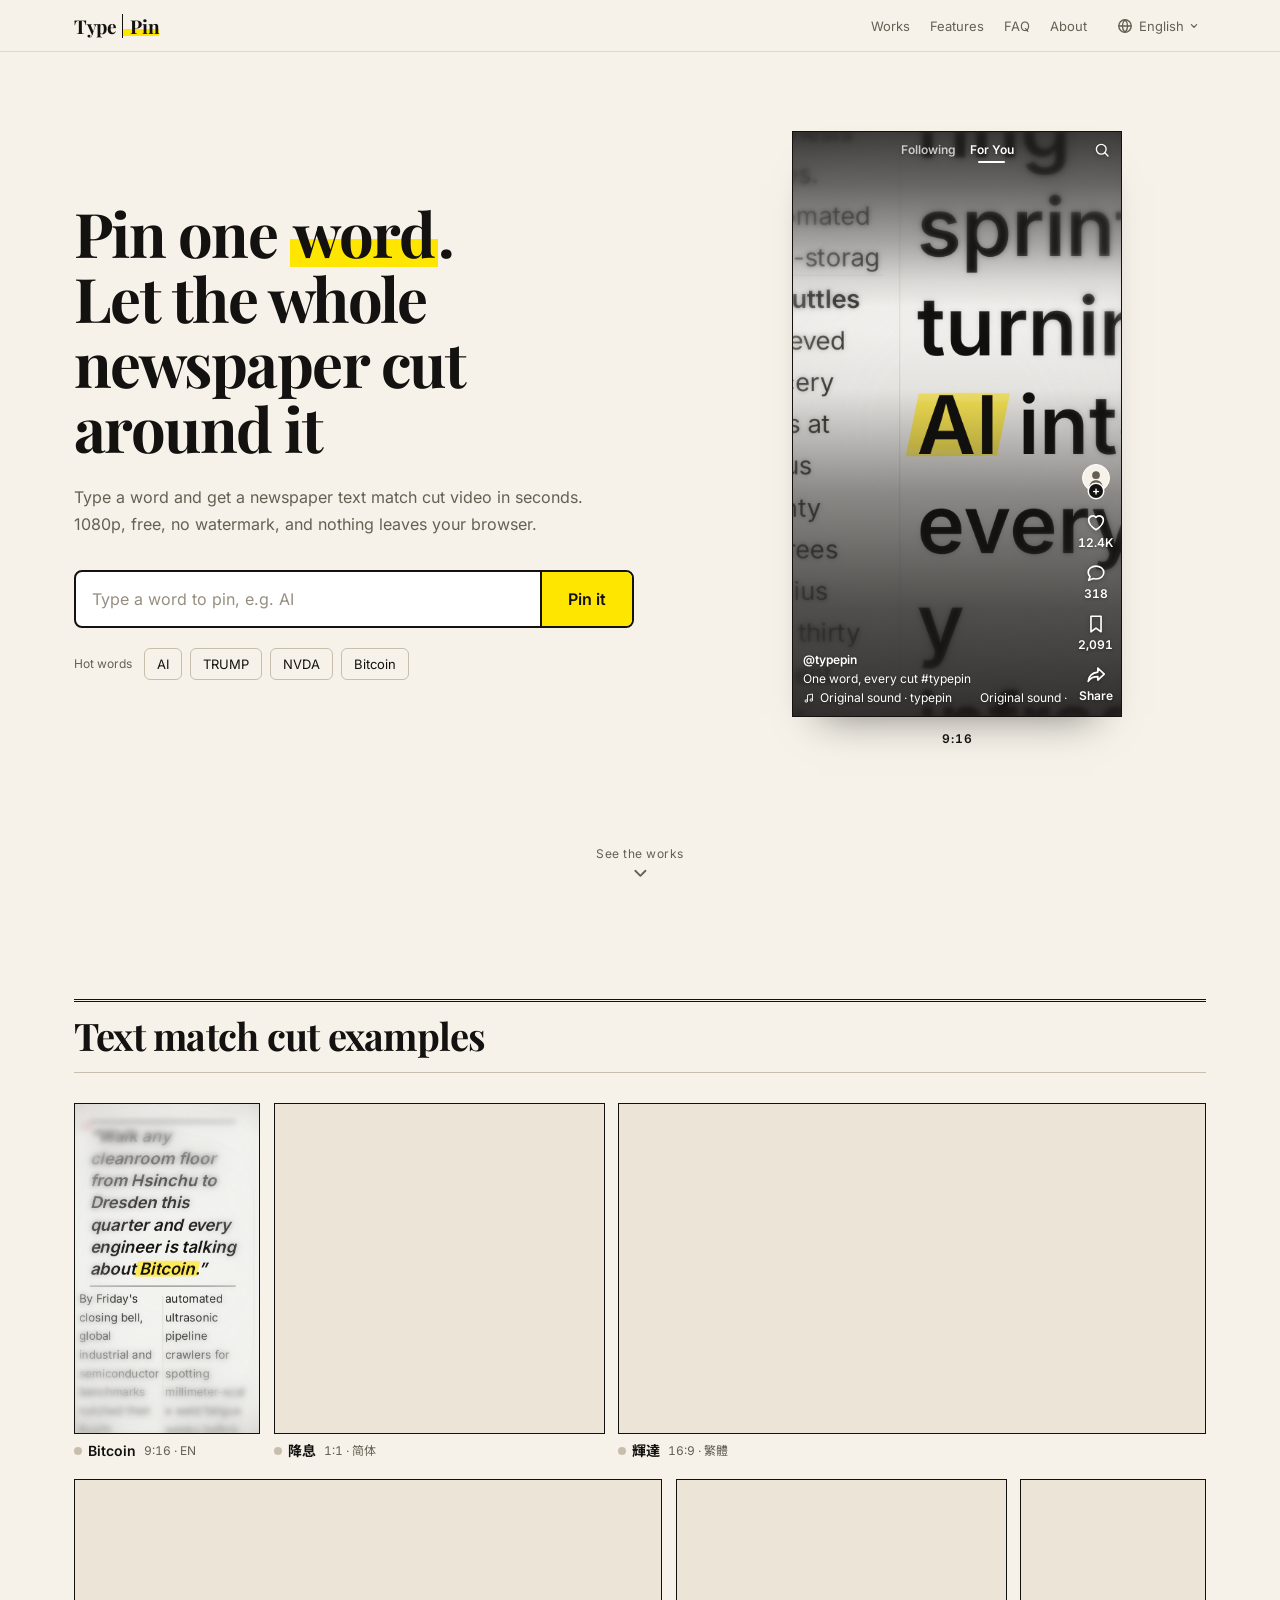
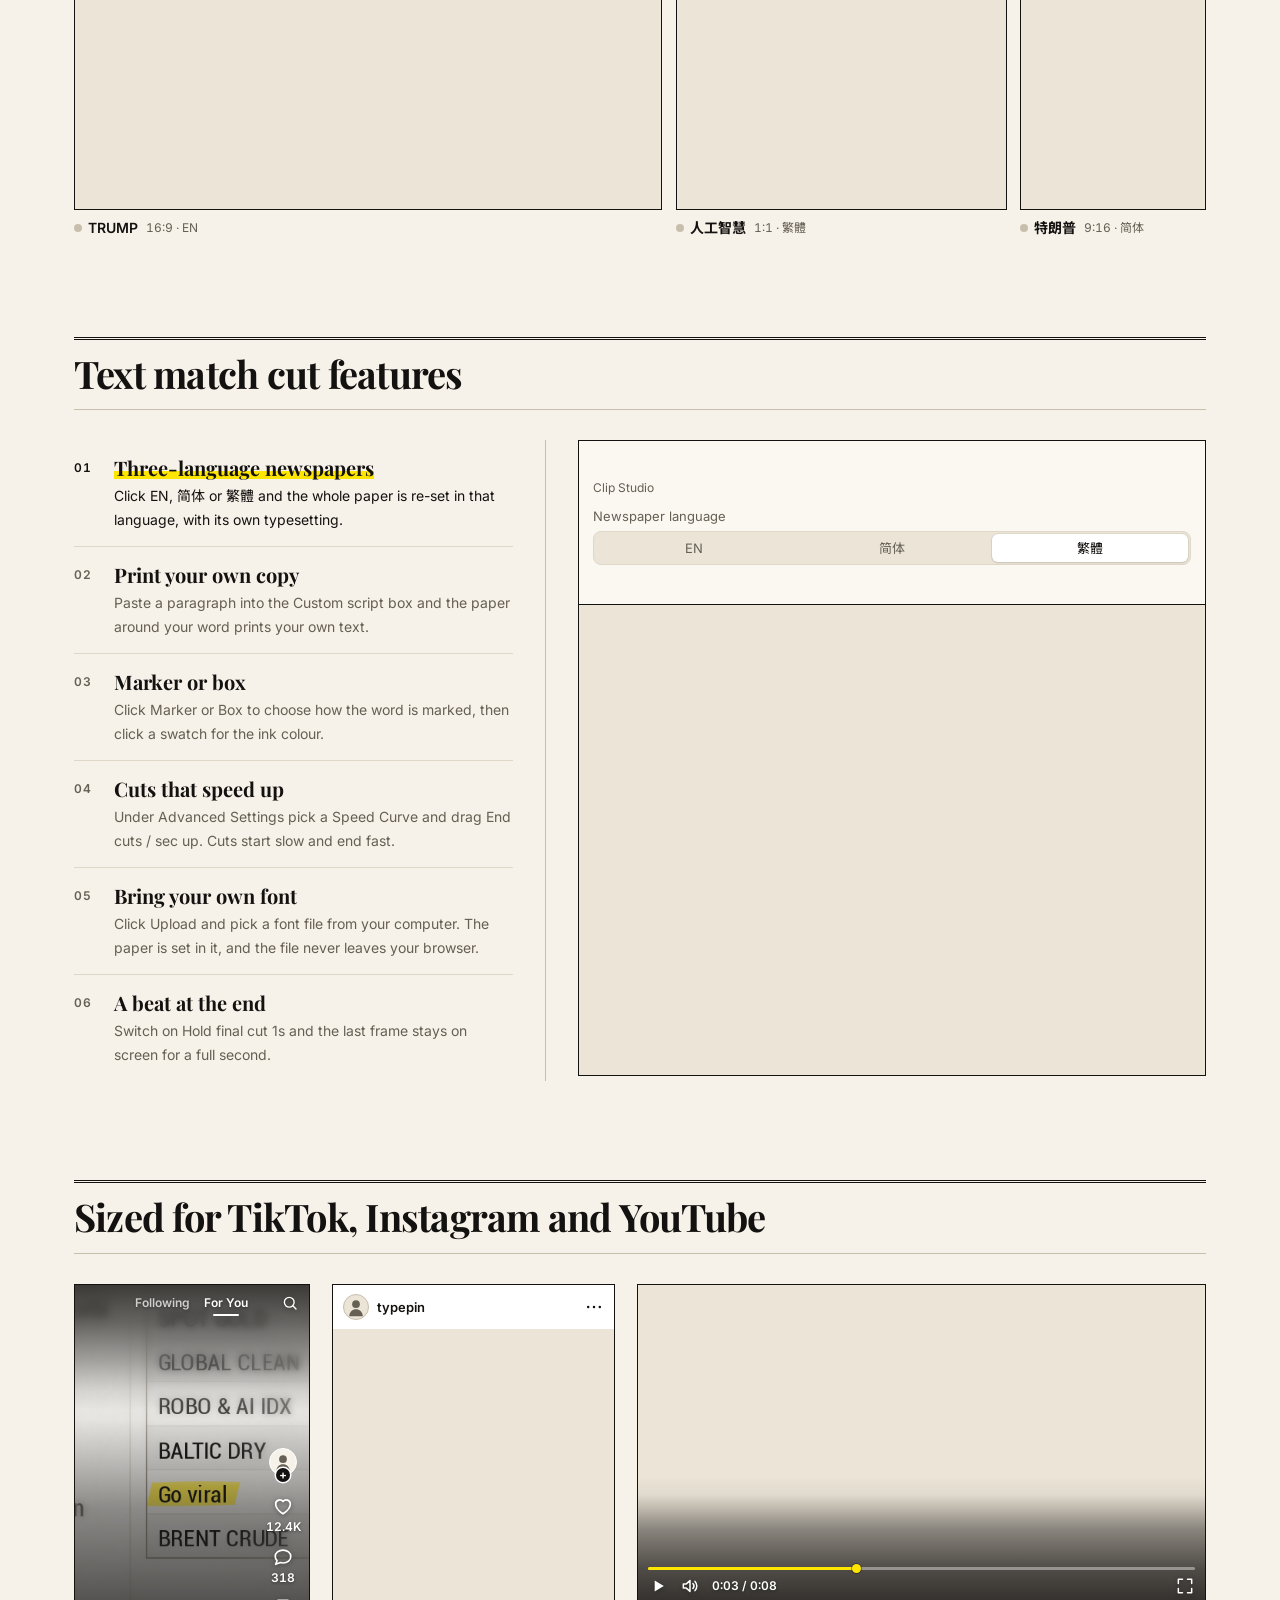
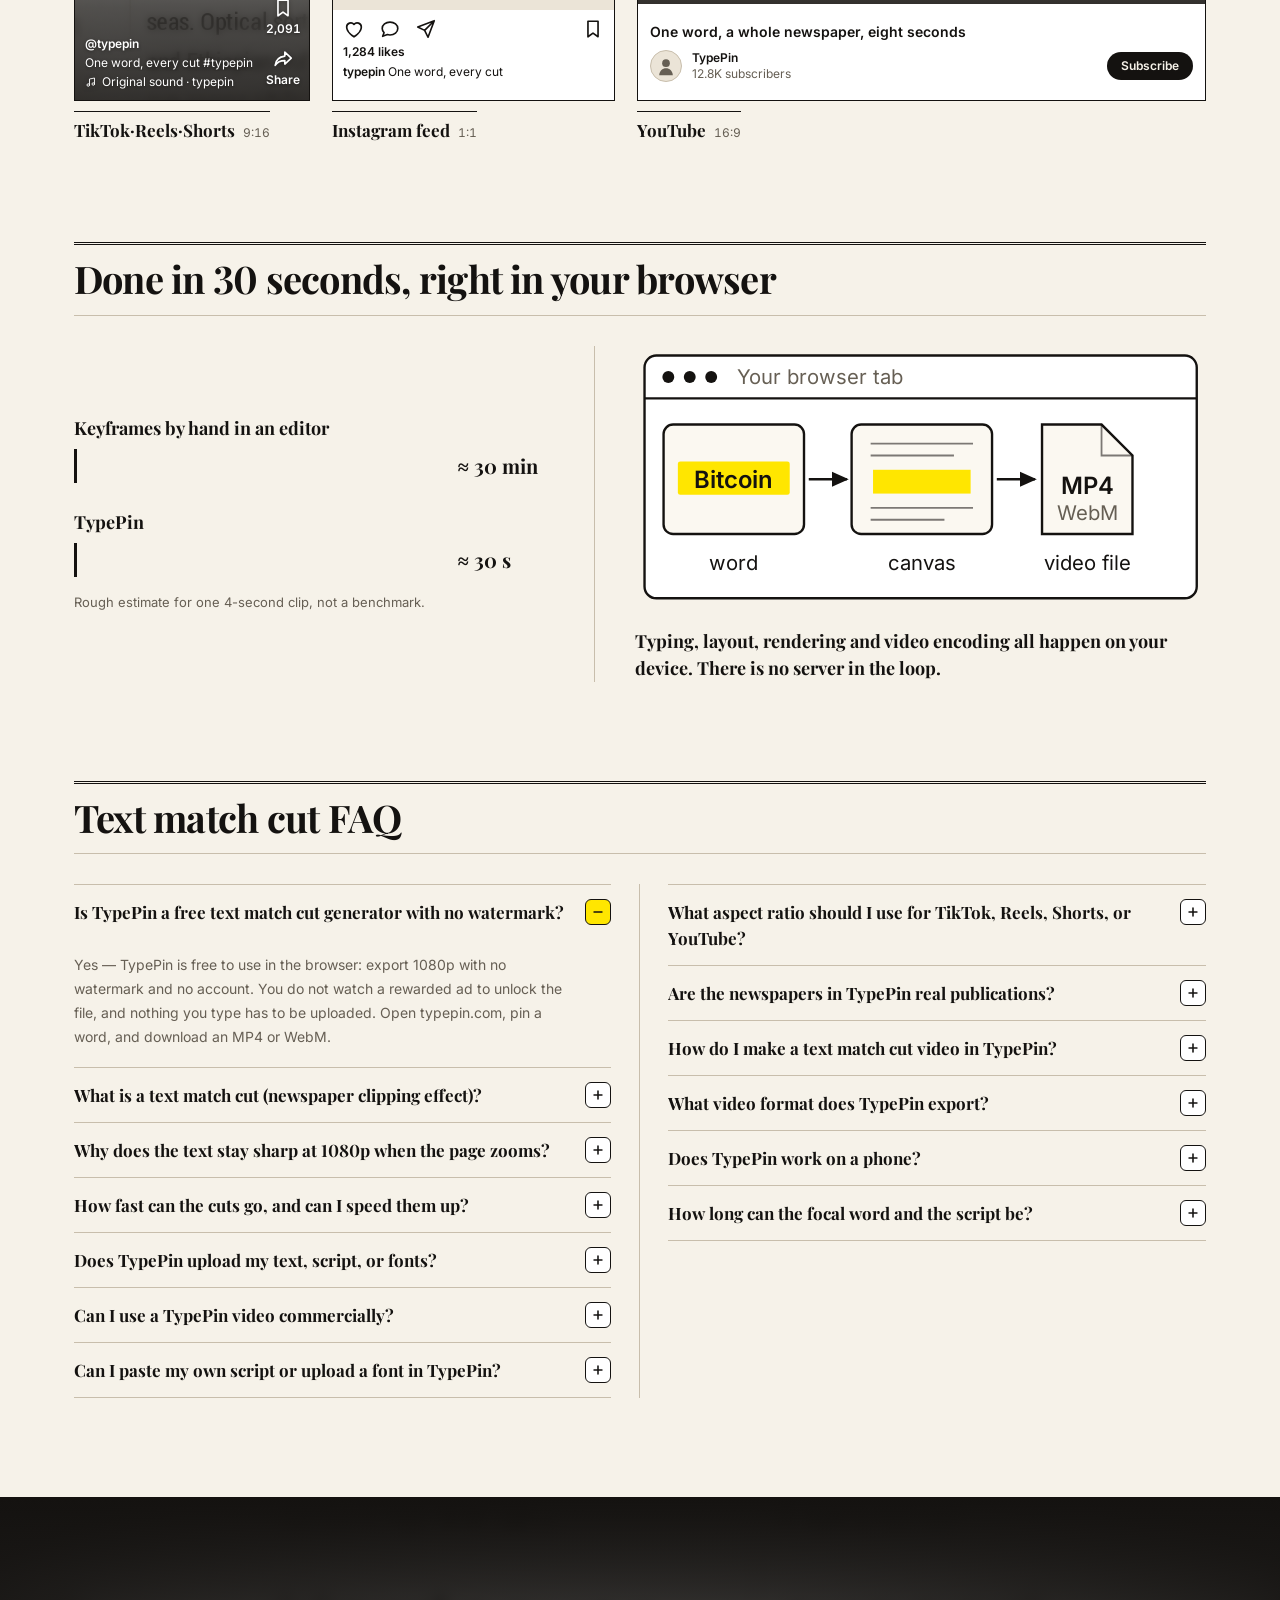
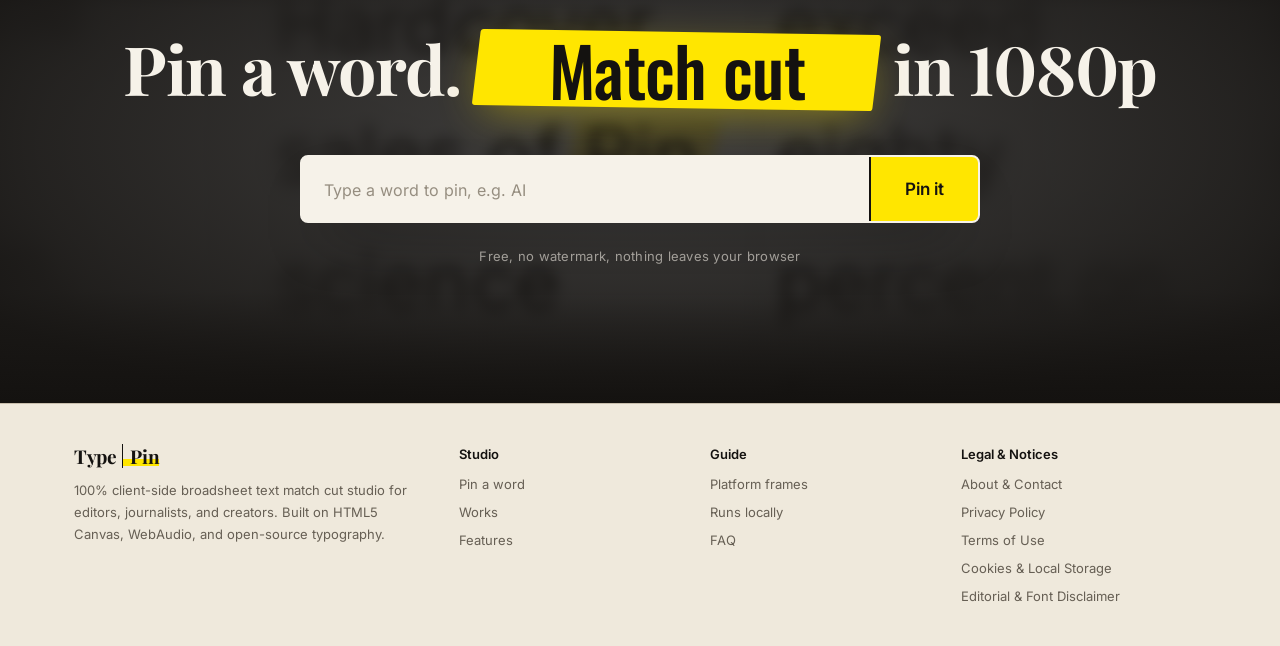
==== commit ec962f72: "TypePin: GEO FAQ, llms.txt, README" ====
--- a/index.html
+++ b/index.html
@@ -1,5 +1,5 @@
 <!DOCTYPE html>
-<html lang="en" data-ui-lang="en" data-en-title="Text Match Cut Generator: Free Newspaper Effect Maker | TypePin" data-zh-title="文字匹配剪辑（Text Match Cut）免费在线生成器 | 钉字" data-hant-title="文字匹配剪輯（Text Match Cut）免費線上產生器 | 釘字">
+<html lang="en" data-ui-lang="en" data-en-title="Text Match Cut Generator: Free Newspaper Effect Maker | TypePin" data-zh-title="文字跳切（Text Match Cut）免费在线生成器 | 钉字" data-hant-title="文字跳切（Text Match Cut）免費線上產生器 | 釘字">
 <head>
   <meta charset="utf-8">
   <meta name="viewport" content="width=device-width, initial-scale=1">
@@ -9,6 +9,7 @@
   <link rel="alternate" hreflang="zh-Hans" href="https://typepin.com/?lang=zh">
   <link rel="alternate" hreflang="zh-Hant" href="https://typepin.com/?lang=hant">
   <link rel="alternate" hreflang="x-default" href="https://typepin.com/">
+  <link rel="describedby" href="/llms.txt">
   <meta name="description" content="Make a newspaper text match cut in about 30 seconds: one word stays pinned in the centre while the pages change every cut. Sized for TikTok, Instagram and YouTube. Free 1080p, no watermark, runs locally in your browser, nothing uploaded.">
   <meta property="og:type" content="website">
   <meta property="og:site_name" content="TypePin">
@@ -32,30 +33,17 @@
   <link rel="icon" href="./favicon-32.png" type="image/png" sizes="32x32">
   <link rel="apple-touch-icon" href="./apple-touch-icon.png" sizes="180x180">
   <link rel="stylesheet" href="./fonts-7cf0992c.css">
-  <script>
-    (function () {
-      try {
-        var rawQ = new URLSearchParams(window.location.search).get("lang");
-        var q = rawQ === "hant" || rawQ === "zh-TW" || rawQ === "zh-HK" || rawQ === "zh-Hant" || rawQ === "tw"
-          ? "hant"
-          : (rawQ === "zh" || rawQ === "zh-CN" ? "zh" : (rawQ === "en" ? "en" : ""));
-        var saved = q || window.localStorage.getItem("tmc_ui_lang");
-        if (saved === "zh" || saved === "hant" || saved === "en") {
-          document.documentElement.dataset.uiLang = saved;
-          document.documentElement.lang = saved === "hant" ? "zh-Hant" : (saved === "zh" ? "zh-CN" : "en");
-          var t = document.documentElement.getAttribute("data-" + saved + "-title");
-          if (t) document.title = t;
-        }
-      } catch (e) {}
-    })();
-  </script>
-  <script type="application/ld+json">
+  <script id="ldJson" type="application/ld+json">
   {
     "@context": "https://schema.org",
     "@graph": [
       {
         "@type": "SoftwareApplication",
         "name": "TypePin",
+        "alternateName": [
+          "钉字",
+          "釘字"
+        ],
         "url": "https://typepin.com/",
         "applicationCategory": "MultimediaApplication",
         "operatingSystem": "Any (Web Browser)",
@@ -65,87 +53,233 @@
           "price": "0",
           "priceCurrency": "USD"
         },
-        "description": "100% client-side 1080p newspaper text match cut video generator supporting English, Simplified Chinese, and Traditional Chinese editorial styles, vector-sharp zoom, speed ramps up to 30 CPS, custom copy, local font loading, and watermark-free MP4/WebM export."
+        "description": "A free, browser-based newspaper text match-cut studio. Pin a word, export 1080p MP4 or WebM with no watermark. Nothing you type is uploaded for rendering."
       },
       {
         "@type": "FAQPage",
+        "inLanguage": "en",
         "mainEntity": [
           {
             "@type": "Question",
-            "name": "Is TypePin completely free and watermark-free?",
+            "name": "Is TypePin a free text match cut generator with no watermark?",
             "acceptedAnswer": {
               "@type": "Answer",
-              "text": "Yes. TypePin runs 100% free in your browser with no signup, no credit card, no rewarded ad wall, and zero watermarks on any exported 1080p video."
+              "text": "Yes — TypePin is free to use in the browser: export 1080p with no watermark and no account. You do not watch a rewarded ad to unlock the file, and nothing you type has to be uploaded. Open typepin.com, pin a word, and download an MP4 or WebM."
             }
           },
           {
             "@type": "Question",
-            "name": "What is a text match cut (newspaper clipping highlight effect)?",
+            "name": "What is a text match cut (newspaper clipping effect)?",
             "acceptedAnswer": {
               "@type": "Answer",
-              "text": "A text match cut locks your chosen focal word or short phrase at the exact visual center of the frame with a fluorescent marker or box highlight while diverse newspaper headlines, columns, pull-quotes, and market tables rapidly cut around it."
+              "text": "A text match cut pins one word in the centre of the frame while the newspaper pages around it change on every cut. TypePin is a newspaper-style version of that effect: your word stays put, marked with a highlighter or a box, as headlines and columns switch. People also search for it as a newspaper clipping effect. You set the word, pick a format, and export the clip at typepin.com."
             }
           },
           {
             "@type": "Question",
-            "name": "How does the studio keep zoomed headlines tack-sharp at 1080p?",
+            "name": "Why does the text stay sharp at 1080p when the page zooms?",
             "acceptedAnswer": {
               "@type": "Answer",
-              "text": "Instead of bitmap-upscaling a low-resolution canvas, the rendering engine applies camera zoom transforms before rasterizing vector glyphs at native 1080p and protects the entire keyword plateau from radial lens-blur bleed."
+              "text": "Because TypePin draws the type on a 1080p canvas after the zoom is applied, instead of stretching a small bitmap. The focal word also sits in a sharp zone, so the soft edge blur around the page does not creep into the letters. That is why a tight close-up of the word should still read cleanly in the export."
             }
           },
           {
             "@type": "Question",
-            "name": "Can I render 144+ cuts, speed ramps, and high-CPS sequences?",
+            "name": "How fast can the cuts go, and can I speed them up?",
             "acceptedAnswer": {
               "@type": "Answer",
-              "text": "Yes. You can configure durations from 2 to 12 seconds and cut rates up to 30 CPS in constant or speed-ramp modes (linear, ease-in, ease-out), supporting up to 360 distinct cuts and automatic 60fps high-speed encoding above 15 CPS."
+              "text": "You can cut between 2 and 30 times a second, for a clip between 2 and 12 seconds, with up to 360 cuts in one export. Speed can stay steady or ramp up or down (linear, ease-in, ease-out). If the peak rate goes above 15 cuts per second, TypePin encodes at 60 fps; otherwise it uses 30 fps."
             }
           },
           {
             "@type": "Question",
-            "name": "Are my keywords, pasted scripts, or uploaded fonts ever sent to a server?",
+            "name": "Does TypePin upload my text, script, or fonts?",
             "acceptedAnswer": {
               "@type": "Answer",
-              "text": "Never. Typesetting, halftone art, radial depth-of-field, WebAudio sound synthesis, and MediaRecorder video encoding execute 100% locally in your browser RAM. Nothing you type or upload leaves your device."
+              "text": "No: layout, sound, and the MP4 or WebM encode all run in your browser on your device. The word you type, a script you paste, a font you load, and the finished file are not sent to TypePin’s server to be rendered. The site only serves the static app files."
             }
           },
           {
             "@type": "Question",
-            "name": "Can I use exported MP4 and WebM clips in commercial projects?",
+            "name": "Can I use a TypePin video commercially?",
             "acceptedAnswer": {
               "@type": "Answer",
-              "text": "Yes. Exported animations are royalty-free for personal and commercial use without attribution. Built-in web fonts use SIL OFL 1.1 and Apache 2.0 open-source licenses; for uploaded custom fonts or third-party text, confirm you hold appropriate commercial rights."
+              "text": "Yes: you can use the MP4 or WebM you export in commercial work, with no fee and no credit to TypePin. Built-in fonts are under SIL OFL 1.1 or Apache 2.0. If you upload your own font or paste someone else’s copy, you need the rights for those materials. Do not pass the simulated pages off as a real newspaper."
             }
           },
           {
             "@type": "Question",
-            "name": "How do custom body copy and local font uploads work?",
+            "name": "Can I paste my own script or upload a font in TypePin?",
             "acceptedAnswer": {
               "@type": "Answer",
-              "text": "Open Advanced Settings to paste up to 4,000 characters of your own script so sentences containing your focal word are highlighted first, and optionally fill surrounding background columns. You can also load local .ttf, .otf, .woff, or .woff2 font files directly into browser memory."
+              "text": "Yes: open Advanced Settings, then Fonts & Copy, to paste a script or load a local font. You can paste up to 4,000 characters; sentences that contain your focal word are highlighted first, and you can fill the background columns with the same text. Upload loads a local .ttf, .otf, .woff, or .woff2 file into the browser only, not onto a server."
             }
           },
           {
             "@type": "Question",
-            "name": "Which aspect ratio should I choose for TikTok, Reels, Shorts, YouTube, or Bilibili?",
+            "name": "What aspect ratio should I use for TikTok, Reels, Shorts, or YouTube?",
             "acceptedAnswer": {
               "@type": "Answer",
-              "text": "Select 9:16 (1080x1920) for TikTok, Instagram Reels, YouTube Shorts, and Douyin; 1:1 (1080x1080) for square social feeds and picture-in-picture callouts; and 16:9 (1920x1080) for YouTube, Bilibili, documentaries, and widescreen presentations."
+              "text": "Use 9:16 (1080 × 1920) for TikTok, Instagram Reels, and YouTube Shorts; 1:1 (1080 × 1080) for square posts or a picture-in-picture card; and 16:9 (1920 × 1080) for YouTube and other widescreen edits. All three are 1080p."
             }
           },
           {
             "@type": "Question",
-            "name": "Are the newspaper mastheads, headlines, and market tickers real news reports?",
+            "name": "Are the newspapers in TypePin real publications?",
             "acceptedAnswer": {
               "@type": "Answer",
-              "text": "No. Every generated masthead, headline, pull-quote, market ticker, scoreline, and halftone graphic is a procedural typographic simulation using fictionalized placeholder copy, unaffiliated with any real publisher and strictly not for fabricating deceptive news screenshots."
+              "text": "No: every masthead, headline, quote, and ticker is a typographic stand-in generated in the browser, not a page from a real paper. The names and lines are fictional. Do not use the stills or the video as if they were genuine news."
+            }
+          },
+          {
+            "@type": "Question",
+            "name": "How do I make a text match cut video in TypePin?",
+            "acceptedAnswer": {
+              "@type": "Answer",
+              "text": "Open typepin.com, type the word you want pinned, choose 9:16, 1:1, or 16:9, then export. That is enough for a first clip. If you want more control, use Advanced Settings to change pace, paste a script, or upload a font. The file is an MP4 or WebM, rendered in your browser, with no watermark."
+            }
+          },
+          {
+            "@type": "Question",
+            "name": "What video format does TypePin export?",
+            "acceptedAnswer": {
+              "@type": "Answer",
+              "text": "TypePin exports 1080p as MP4 or WebM, at 8 Mbps, recorded in the browser. The app prefers MP4 when the browser supports it, and falls back to WebM. Frame rate is 30 fps, or 60 fps when the cut rate goes above 15 per second. If a browser cannot record video in the page, TypePin will say so."
+            }
+          },
+          {
+            "@type": "Question",
+            "name": "Does TypePin work on a phone?",
+            "acceptedAnswer": {
+              "@type": "Answer",
+              "text": "Yes. Open typepin.com in Safari on iPhone or Chrome on Android, type your text, and export the video straight to your phone. No app to install, and exports are MP4 or WebM depending on your browser."
+            }
+          },
+          {
+            "@type": "Question",
+            "name": "How long can the focal word and the script be?",
+            "acceptedAnswer": {
+              "@type": "Answer",
+              "text": "The focal word can be up to 23 characters, and a pasted script can be up to 4,000 characters. Those limits are set in the TypePin editor. Sentences that include the focal word are used first when you paste a script."
             }
           }
         ]
       }
     ]
   }
+  </script>
+  <script>
+    (function () {
+      var softApp = {
+        "@type": "SoftwareApplication",
+        "name": "TypePin",
+        "alternateName": ["钉字", "釘字"],
+        "url": "https://typepin.com/",
+        "applicationCategory": "MultimediaApplication",
+        "operatingSystem": "Any (Web Browser)",
+        "isAccessibleForFree": true,
+        "offers": { "@type": "Offer", "price": "0", "priceCurrency": "USD" },
+        "description": "A free, browser-based newspaper text match-cut studio. Pin a word, export 1080p MP4 or WebM with no watermark. Nothing you type is uploaded for rendering."
+      };
+      var faqByLang = {
+        en: {
+          inLanguage: "en",
+          items: [
+            ["Is TypePin a free text match cut generator with no watermark?", "Yes — TypePin is free to use in the browser: export 1080p with no watermark and no account. You do not watch a rewarded ad to unlock the file, and nothing you type has to be uploaded. Open typepin.com, pin a word, and download an MP4 or WebM."],
+            ["What is a text match cut (newspaper clipping effect)?", "A text match cut pins one word in the centre of the frame while the newspaper pages around it change on every cut. TypePin is a newspaper-style version of that effect: your word stays put, marked with a highlighter or a box, as headlines and columns switch. People also search for it as a newspaper clipping effect. You set the word, pick a format, and export the clip at typepin.com."],
+            ["Why does the text stay sharp at 1080p when the page zooms?", "Because TypePin draws the type on a 1080p canvas after the zoom is applied, instead of stretching a small bitmap. The focal word also sits in a sharp zone, so the soft edge blur around the page does not creep into the letters. That is why a tight close-up of the word should still read cleanly in the export."],
+            ["How fast can the cuts go, and can I speed them up?", "You can cut between 2 and 30 times a second, for a clip between 2 and 12 seconds, with up to 360 cuts in one export. Speed can stay steady or ramp up or down (linear, ease-in, ease-out). If the peak rate goes above 15 cuts per second, TypePin encodes at 60 fps; otherwise it uses 30 fps."],
+            ["Does TypePin upload my text, script, or fonts?", "No: layout, sound, and the MP4 or WebM encode all run in your browser on your device. The word you type, a script you paste, a font you load, and the finished file are not sent to TypePin’s server to be rendered. The site only serves the static app files."],
+            ["Can I use a TypePin video commercially?", "Yes: you can use the MP4 or WebM you export in commercial work, with no fee and no credit to TypePin. Built-in fonts are under SIL OFL 1.1 or Apache 2.0. If you upload your own font or paste someone else’s copy, you need the rights for those materials. Do not pass the simulated pages off as a real newspaper."],
+            ["Can I paste my own script or upload a font in TypePin?", "Yes: open Advanced Settings, then Fonts & Copy, to paste a script or load a local font. You can paste up to 4,000 characters; sentences that contain your focal word are highlighted first, and you can fill the background columns with the same text. Upload loads a local .ttf, .otf, .woff, or .woff2 file into the browser only, not onto a server."],
+            ["What aspect ratio should I use for TikTok, Reels, Shorts, or YouTube?", "Use 9:16 (1080 × 1920) for TikTok, Instagram Reels, and YouTube Shorts; 1:1 (1080 × 1080) for square posts or a picture-in-picture card; and 16:9 (1920 × 1080) for YouTube and other widescreen edits. All three are 1080p."],
+            ["Are the newspapers in TypePin real publications?", "No: every masthead, headline, quote, and ticker is a typographic stand-in generated in the browser, not a page from a real paper. The names and lines are fictional. Do not use the stills or the video as if they were genuine news."],
+            ["How do I make a text match cut video in TypePin?", "Open typepin.com, type the word you want pinned, choose 9:16, 1:1, or 16:9, then export. That is enough for a first clip. If you want more control, use Advanced Settings to change pace, paste a script, or upload a font. The file is an MP4 or WebM, rendered in your browser, with no watermark."],
+            ["What video format does TypePin export?", "TypePin exports 1080p as MP4 or WebM, at 8 Mbps, recorded in the browser. The app prefers MP4 when the browser supports it, and falls back to WebM. Frame rate is 30 fps, or 60 fps when the cut rate goes above 15 per second. If a browser cannot record video in the page, TypePin will say so."],
+            ["Does TypePin work on a phone?", "Yes. Open typepin.com in Safari on iPhone or Chrome on Android, type your text, and export the video straight to your phone. No app to install, and exports are MP4 or WebM depending on your browser."],
+            ["How long can the focal word and the script be?", "The focal word can be up to 23 characters, and a pasted script can be up to 4,000 characters. Those limits are set in the TypePin editor. Sentences that include the focal word are used first when you paste a script."]
+          ]
+        },
+        zh: {
+          inLanguage: "zh-Hans",
+          items: [
+            ["文字跳切视频生成器免费吗？有没有水印？", "钉字是免费的文字跳切视频生成器，打开 typepin.com 就能用，导出没有水印，也不用注册或看激励广告才能下载。成片是 1080P 的 MP4 或 WebM，字和视频都留在你这台设备上。"],
+            ["什么是文字跳切？和报刊快切有什么关系？", "文字跳切是把一个词钉在画面正中间，周围报刊版面一刀一刀切换，焦点词本身始终不动。钉字做的是这种报刊快切：焦点词用荧光标记或方框卡住，标题和栏文在旁边切换。英文里常叫 text match cut 或 newspaper clipping effect。在 typepin.com 输入词就能做。"],
+            ["画面放大以后，字还会清晰吗？", "会保持清晰，因为钉字在 1080P 画布上先算好镜头缩放再画字形，而不是先做一张小图再拉大。焦点词四周还有一块保持清晰的区域，边缘虚化不会糊进字里，所以特写时笔画仍然清楚。"],
+            ["文字跳切可以切多快？能越切越快吗？", "文字跳切可以切得很快，刀速每秒 2 到 30 刀，时长 2 到 12 秒，一条最多 360 刀，也能渐快或渐慢。峰值超过每秒 15 刀时，会按 60 帧导出，否则是 30 帧。这些都在「详细设置」的剪辑节奏里。"],
+            ["我输入的字、文稿或字体会被上传吗？", "你输入的字、文稿和字体都不会被上传，排版、音效和成片编码都在这台设备的浏览器里完成。钉字的服务器不做云端渲染，网站只负责提供这个静态工具本身。"],
+            ["钉字导出的视频能商用吗？", "钉字导出的 MP4 或 WebM 可以商用，不必向钉字付版税或署名，自带字体遵循 SIL OFL 1.1 或 Apache 2.0。若你上传自己的字体，或粘贴别人的文稿，需要你自己有权使用。不要把模拟出来的版面当成真报纸去用。"],
+            ["怎么用自己的文稿或字体做文字跳切？", "打开「详细设置」里的「字体与正文」，最多可粘贴 4,000 字，也可在浏览器里加载本地字体文件。带焦点词的句子会优先出现，也可以让背景栏铺上同一篇文稿。点「上传」可加载 .ttf、.otf、.woff 或 .woff2，文件不会传到服务器。"],
+            ["抖音、小红书、视频号、B 站该用什么画幅？", "竖屏发抖音、小红书或视频号请选 9:16（1080 × 1920），方图用 1:1，B 站或横屏用 16:9。三种都是 1080P，在钉字里可以直接选。"],
+            ["钉字画面里的报纸是真的吗？", "不是真报纸：报头、标题、引语和行情表都是浏览器里生成的模拟版面，名字和句子也是虚构的。不要拿这些画面去冒充真实新闻。"],
+            ["文字跳切怎么做？", "打开 typepin.com，输入要钉在画面中间的词，选好 9:16、1:1 或 16:9，再点导出就能做出一条文字跳切。想再调整，就到「详细设置」里改节奏、贴文稿或上传字体。成片是浏览器里生成的 MP4 或 WebM，没有水印。"],
+            ["钉字导出的是什么格式？", "钉字导出 1080P 的 MP4 或 WebM，码率 8 Mbps，在浏览器里直接录出，并优先尝试 MP4。浏览器不支持时会改用 WebM。默认 30 帧，刀速超过每秒 15 刀时用 60 帧。若当前浏览器不能在页面里录像，钉字会提示。"],
+            ["手机上能用钉字做文字跳切吗？", "可以。iPhone 用 Safari、安卓用 Chrome 打开 typepin.com，输入文字就能直接导出视频存到手机，不用装 App；按浏览器不同导出 MP4 或 WebM。"],
+            ["焦点词和文稿分别能写多长？", "焦点词最多 23 个字符，粘贴的文稿最多 4,000 字，这两项都是编辑器里写死的上限。贴文稿时，带有焦点词的句子会优先拿来做高亮。"]
+          ]
+        },
+        hant: {
+          inLanguage: "zh-Hant",
+          items: [
+            ["免費文字跳切產生器有沒有浮水印？", "釘字是免費的文字跳切產生器，打開 typepin.com 就能用，匯出沒有浮水印，也不必註冊或看激勵廣告才能下載。成品是 1080P 的 MP4 或 WebM，文字和影片都留在你這台裝置上。"],
+            ["什麼是文字跳切？跟報刊快切有什麼關係？", "文字跳切是把一個詞釘在畫面正中央，周圍報刊版面一刀一刀切換，焦點詞本身始終不動。釘字做的就是這種報刊快切：焦點詞用螢光標記或方框卡住，標題和欄文在旁邊切換。英文常叫 text match cut 或 newspaper clipping effect。在 typepin.com 輸入詞就能做。"],
+            ["畫面放大以後，字還會清楚嗎？", "會保持清楚，因為釘字在 1080P 畫布上先算好鏡頭縮放再畫字形，而不是先做一張小圖再拉大。焦點詞四周還有一塊保持清晰的區域，邊緣虛化不會糊進字裡，所以特寫時筆畫仍然清楚。"],
+            ["文字跳切可以切多快？能愈切愈快嗎？", "文字跳切可以切得很快，刀速每秒 2 到 30 刀，時長 2 到 12 秒，一支最多 360 刀，也能漸快或漸慢。峰值超過每秒 15 刀時，會以 60 幀匯出，否則是 30 幀。這些都在「詳細設定」的剪輯節奏裡。"],
+            ["我輸入的字、文稿或字體會被上傳嗎？", "你輸入的字、文稿和字體都不會被上傳，排版、音效和成品編碼都在這台裝置的瀏覽器裡完成。釘字的伺服器不做雲端算圖，網站只負責提供這個靜態工具本身。"],
+            ["釘字匯出的影片能商用嗎？", "釘字匯出的 MP4 或 WebM 可以商用，不必向釘字付權利金或署名，內建字體遵循 SIL OFL 1.1 或 Apache 2.0。若你載入自己的字體，或貼上別人的文稿，需要你自己有權使用。不要把模擬出來的版面當成真報紙去用。"],
+            ["怎麼用自己的文稿或字體做文字跳切？", "打開「詳細設定」裡的「字體與內文」，最多可貼上 4,000 字，也可在瀏覽器裡載入本機字體檔。含焦點詞的句子會優先出現，也可以讓背景欄鋪上同一篇文稿。點「上傳」可載入 .ttf、.otf、.woff 或 .woff2，檔案不會傳到伺服器。"],
+            ["Reels、Shorts、TikTok、YouTube 該用什麼畫幅？", "直式的 Instagram Reels、YouTube Shorts、TikTok 或小紅書，用 9:16（1080 × 1920）。方型貼文或子母畫面用 1:1（1080 × 1080），YouTube 或 B 站這類橫式影片用 16:9（1920 × 1080）。三種都是 1080P，在釘字裡可以直接選。"],
+            ["釘字畫面裡的報紙是真的嗎？", "不是真報紙：報頭、標題、引語和行情表都是瀏覽器裡生成的模擬版面，名字和句子也是虛構的。不要拿這些畫面去冒充真實新聞。"],
+            ["文字跳切怎麼做？", "打開 typepin.com，輸入要釘在畫面中間的詞，選好 9:16、1:1 或 16:9，再點匯出就能做出一支文字跳切。想再調整，就到「詳細設定」裡改節奏、貼文稿或上傳字體。成品是瀏覽器裡生成的 MP4 或 WebM，沒有浮水印。"],
+            ["釘字匯出的是什麼格式？", "釘字匯出 1080P 的 MP4 或 WebM，位元率 8 Mbps，在瀏覽器裡直接錄出，並優先嘗試 MP4。瀏覽器不支援時會改用 WebM。預設 30 幀，刀速超過每秒 15 刀時用 60 幀。若目前瀏覽器不能在頁面裡錄影，釘字會提示。"],
+            ["手機上能用釘字做文字跳切嗎？", "可以。iPhone 用 Safari、Android 用 Chrome 打開 typepin.com，輸入文字就能直接匯出影片存到手機，不用裝 App；依瀏覽器不同匯出 MP4 或 WebM。"],
+            ["焦點詞和文稿分別能寫多長？", "焦點詞最多 23 個字元，貼上的文稿最多 4,000 字，這兩項都是編輯器裡寫死的上限。貼文稿時，含焦點詞的句子會優先用來做高亮。"]
+          ]
+        }
+      };
+      window.__syncFaqJsonLd = function (lang) {
+        try {
+          var key = lang === "hant" ? "hant" : (lang === "zh" ? "zh" : "en");
+          var spec = faqByLang[key];
+          var el = document.getElementById("ldJson") || document.querySelector('script[type="application/ld+json"]');
+          if (!el || !spec) return;
+          el.textContent = JSON.stringify({
+            "@context": "https://schema.org",
+            "@graph": [
+              softApp,
+              {
+                "@type": "FAQPage",
+                "inLanguage": spec.inLanguage,
+                "mainEntity": spec.items.map(function (qa) {
+                  return {
+                    "@type": "Question",
+                    "name": qa[0],
+                    "acceptedAnswer": {
+                      "@type": "Answer",
+                      "text": qa[1]
+                    }
+                  };
+                })
+              }
+            ]
+          }, null, 2);
+        } catch (e) {}
+      };
+      try {
+        var rawQ = (new URLSearchParams(window.location.search).get("lang") || "").trim().toLowerCase();
+        var q = rawQ === "hant" || rawQ === "zh-tw" || rawQ === "zh-hk" || rawQ === "zh-hant" || rawQ === "tw"
+          ? "hant"
+          : (rawQ === "zh" || rawQ === "zh-cn" || rawQ === "zh-hans" ? "zh" : (rawQ === "en" ? "en" : ""));
+        var saved = q || window.localStorage.getItem("tmc_ui_lang");
+        if (saved === "zh" || saved === "hant" || saved === "en") {
+          document.documentElement.dataset.uiLang = saved;
+          document.documentElement.lang = saved === "hant" ? "zh-Hant" : (saved === "zh" ? "zh-CN" : "en");
+          var t = document.documentElement.getAttribute("data-" + saved + "-title");
+          if (t) document.title = t;
+          window.__syncFaqJsonLd(saved);
+        }
+      } catch (e) {}
+    })();
   </script>
   <style>
     :root {
@@ -2819,8 +2953,8 @@
             </h1>
             <p class="hero-deck">
               <span class="lang-en">Type a word and get a newspaper text match cut video in seconds. 1080p, free, no watermark, and nothing leaves your browser.</span>
-              <span class="lang-zh">输入一个词，几秒生成报纸风文字匹配剪辑视频。1080p 高清，免费无水印，全程在浏览器里完成，不上传。</span>
-              <span class="lang-hant">輸入一個詞，幾秒生成報紙風文字匹配剪輯影片。1080p 高畫質，免費無浮水印，全程在瀏覽器裡完成，不上傳。</span>
+              <span class="lang-zh">输入一个词，几秒生成报纸风文字跳切视频。1080p 高清，免费无水印，全程在浏览器里完成，不上传。</span>
+              <span class="lang-hant">輸入一個詞，幾秒生成報紙風文字跳切影片。1080p 高畫質，免費無浮水印，全程在瀏覽器裡完成，不上傳。</span>
             </p>
             <form class="gate-form" autocomplete="off" novalidate>
               <input class="gate-input" type="text" enterkeyhint="go" spellcheck="false" aria-label="Word to pin" data-en-label="Word to pin" data-zh-label="要钉住的词" data-hant-label="要釘住的詞" placeholder="Type a word to pin, e.g. AI" data-en-placeholder="Type a word to pin, e.g. AI" data-zh-placeholder="输入要钉住的词，例如 AI" data-hant-placeholder="輸入要釘住的詞，例如 AI">
@@ -3192,7 +3326,7 @@
     <section id="works" class="landing sec">
       <div class="sec-in">
         <header class="sec-head">
-          <h2 class="sec-title"><span class="lang-en">Text match cut examples</span><span class="lang-zh">文字匹配剪辑作品</span><span class="lang-hant">文字匹配剪輯作品</span></h2>
+          <h2 class="sec-title"><span class="lang-en">Text match cut examples</span><span class="lang-zh">文字跳切作品</span><span class="lang-hant">文字跳切作品</span></h2>
         </header>
 
         <div class="wall-row">
@@ -3229,7 +3363,7 @@
     <section id="features" class="landing sec">
       <div class="sec-in">
         <header class="sec-head">
-          <h2 class="sec-title"><span class="lang-en">Text match cut features</span><span class="lang-zh">文字匹配剪辑的六个功能</span><span class="lang-hant">文字匹配剪輯的六個功能</span></h2>
+          <h2 class="sec-title"><span class="lang-en">Text match cut features</span><span class="lang-zh">文字跳切的六个功能</span><span class="lang-hant">文字跳切的六個功能</span></h2>
         </header>
 
         <div class="feat-grid">
@@ -3355,7 +3489,7 @@
     <section id="faq" class="landing sec">
       <div class="sec-in">
         <header class="sec-head">
-          <h2 class="sec-title"><span class="lang-en">Text match cut FAQ</span><span class="lang-zh">文字匹配剪辑常见问题</span><span class="lang-hant">文字匹配剪輯常見問題</span></h2>
+          <h2 class="sec-title"><span class="lang-en">Text match cut FAQ</span><span class="lang-zh">文字跳切常见问题</span><span class="lang-hant">文字跳切常見問題</span></h2>
         </header>
 
         <div class="faq-cols">
@@ -3363,17 +3497,17 @@
           <details class="faq-item is-open" open>
             <summary>
               <span>
-                <span class="lang-en">Is TypePin completely free and watermark-free?</span>
-                <span class="lang-zh">这款钉字工具完全免费且无水印吗</span>
-                <span class="lang-hant">這款釘字工具完全免費且無浮水印嗎</span>
+                <span class="lang-en">Is TypePin a free text match cut generator with no watermark?</span>
+                <span class="lang-zh">文字跳切视频生成器免费吗？有没有水印？</span>
+                <span class="lang-hant">免費文字跳切產生器有沒有浮水印？</span>
               </span>
               <span class="faq-sign" aria-hidden="true"><svg viewBox="0 0 16 16" fill="none" stroke="currentColor" stroke-width="1.8" stroke-linecap="round"><line class="faq-line-h" x1="3.5" y1="8" x2="12.5" y2="8"/><line class="faq-line-v" x1="8" y1="3.5" x2="8" y2="12.5"/></svg></span>
             </summary>
             <div class="faq-body">
               <p>
-                <span class="lang-en">Yes. TypePin runs 100% free inside your browser—no account signup, no credit card, no rewarded video ad gate, and zero watermarks on any exported 1080p clip.</span>
-                <span class="lang-zh">是的。打开浏览器即可免费生成并导出 1080P 全高清视频，无需注册账号、无需观看激励广告，所有导出成片均不带任何水印。</span>
-                <span class="lang-hant">是的。打開瀏覽器即可免費生成並匯出 1080P 全高清影片，無需註冊帳號、無需觀看激勵廣告，所有匯出成片均不帶任何浮水印。</span>
+                <span class="lang-en">Yes — TypePin is free to use in the browser: export 1080p with no watermark and no account. You do not watch a rewarded ad to unlock the file, and nothing you type has to be uploaded. Open typepin.com, pin a word, and download an MP4 or WebM.</span>
+                <span class="lang-zh">钉字是免费的文字跳切视频生成器，打开 typepin.com 就能用，导出没有水印，也不用注册或看激励广告才能下载。成片是 1080P 的 MP4 或 WebM，字和视频都留在你这台设备上。</span>
+                <span class="lang-hant">釘字是免費的文字跳切產生器，打開 typepin.com 就能用，匯出沒有浮水印，也不必註冊或看激勵廣告才能下載。成品是 1080P 的 MP4 或 WebM，文字和影片都留在你這台裝置上。</span>
               </p>
             </div>
           </details>
@@ -3381,17 +3515,17 @@
           <details class="faq-item">
             <summary>
               <span>
-                <span class="lang-en">What is a text match cut (newspaper clipping highlight effect)?</span>
-                <span class="lang-zh">什么是文字匹配剪辑（Text Match Cut）</span>
-                <span class="lang-hant">什麼是文字匹配剪輯（Text Match Cut）</span>
+                <span class="lang-en">What is a text match cut (newspaper clipping effect)?</span>
+                <span class="lang-zh">什么是文字跳切？和报刊快切有什么关系？</span>
+                <span class="lang-hant">什麼是文字跳切？跟報刊快切有什麼關係？</span>
               </span>
               <span class="faq-sign" aria-hidden="true"><svg viewBox="0 0 16 16" fill="none" stroke="currentColor" stroke-width="1.8" stroke-linecap="round"><line class="faq-line-h" x1="3.5" y1="8" x2="12.5" y2="8"/><line class="faq-line-v" x1="8" y1="3.5" x2="8" y2="12.5"/></svg></span>
             </summary>
             <div class="faq-body">
               <p>
-                <span class="lang-en">A text match cut is an editorial motion-graphics technique popularized by investigative documentaries and high-retention explainers: your chosen focal word stays pinned at the exact center of the frame with a marker or box highlight while diverse newspaper headlines, columns, pull-quotes, and market tables cut rapidly around it.</span>
-                <span class="lang-zh">文字匹配剪辑（Text Match Cut）是商业深度解说、纪录片与高赞短视频中极具冲击力的视觉重音手法：将核心关键词配合荧光马克笔或方框锁定在画面正中央，同时周围的报纸头版、多栏正文、人物引语与行情表以高密度节奏快速切换。</span>
-                <span class="lang-hant">文字匹配剪輯（Text Match Cut）是商業深度解說、紀錄片與高留存短影音中極具視覺張力的重音手法：將核心關鍵詞配合螢光馬克筆或方框鎖定在畫面正中央，同時周圍的報紙頭版、多欄內文、人物引語與行情表以高密度節奏快速切換。</span>
+                <span class="lang-en">A text match cut pins one word in the centre of the frame while the newspaper pages around it change on every cut. TypePin is a newspaper-style version of that effect: your word stays put, marked with a highlighter or a box, as headlines and columns switch. People also search for it as a newspaper clipping effect. You set the word, pick a format, and export the clip at typepin.com.</span>
+                <span class="lang-zh">文字跳切是把一个词钉在画面正中间，周围报刊版面一刀一刀切换，焦点词本身始终不动。钉字做的是这种报刊快切：焦点词用荧光标记或方框卡住，标题和栏文在旁边切换。英文里常叫 text match cut 或 newspaper clipping effect。在 typepin.com 输入词就能做。</span>
+                <span class="lang-hant">文字跳切是把一個詞釘在畫面正中央，周圍報刊版面一刀一刀切換，焦點詞本身始終不動。釘字做的就是這種報刊快切：焦點詞用螢光標記或方框卡住，標題和欄文在旁邊切換。英文常叫 text match cut 或 newspaper clipping effect。在 typepin.com 輸入詞就能做。</span>
               </p>
             </div>
           </details>
@@ -3399,17 +3533,17 @@
           <details class="faq-item">
             <summary>
               <span>
-                <span class="lang-en">How does the studio keep zoomed headlines tack-sharp at 1080p?</span>
-                <span class="lang-zh">画面放大后如何保持 1080P 矢量级文字清晰度</span>
-                <span class="lang-hant">畫面放大後如何保持 1080P 向量級文字銳利度</span>
+                <span class="lang-en">Why does the text stay sharp at 1080p when the page zooms?</span>
+                <span class="lang-zh">画面放大以后，字还会清晰吗？</span>
+                <span class="lang-hant">畫面放大以後，字還會清楚嗎？</span>
               </span>
               <span class="faq-sign" aria-hidden="true"><svg viewBox="0 0 16 16" fill="none" stroke="currentColor" stroke-width="1.8" stroke-linecap="round"><line class="faq-line-h" x1="3.5" y1="8" x2="12.5" y2="8"/><line class="faq-line-v" x1="8" y1="3.5" x2="8" y2="12.5"/></svg></span>
             </summary>
             <div class="faq-body">
               <p>
-                <span class="lang-en">Instead of rasterizing text first and bitmap-upscaling the image, our engine applies camera zoom transforms on a native 1080p canvas before vector-rasterizing every glyph, and maintains a full-alpha sharp plateau across the entire focal phrase so radial lens blur never bleeds into the keyword.</span>
-                <span class="lang-zh">不同于将低清画布事后拉伸放大的做法，本引擎在原生 1080P 画布上先施加镜头缩放矩阵再直接矢量栅格化全部字形，并在中心关键词区域建立完整清晰保护平台，彻底消除边缘景深模糊向中心文字渗色发虚的问题。</span>
-                <span class="lang-hant">不同於將低解析度畫布事後拉伸放大的做法，本引擎在原生 1080P 畫布上先施加鏡頭縮放矩陣再直接向量柵格化全部字形，並在中心關鍵詞區域建立完整清晰保護平台，徹底消除邊緣景深模糊向中心文字暈染發虛的問題。</span>
+                <span class="lang-en">Because TypePin draws the type on a 1080p canvas after the zoom is applied, instead of stretching a small bitmap. The focal word also sits in a sharp zone, so the soft edge blur around the page does not creep into the letters. That is why a tight close-up of the word should still read cleanly in the export.</span>
+                <span class="lang-zh">会保持清晰，因为钉字在 1080P 画布上先算好镜头缩放再画字形，而不是先做一张小图再拉大。焦点词四周还有一块保持清晰的区域，边缘虚化不会糊进字里，所以特写时笔画仍然清楚。</span>
+                <span class="lang-hant">會保持清楚，因為釘字在 1080P 畫布上先算好鏡頭縮放再畫字形，而不是先做一張小圖再拉大。焦點詞四周還有一塊保持清晰的區域，邊緣虛化不會糊進字裡，所以特寫時筆畫仍然清楚。</span>
               </p>
             </div>
           </details>
@@ -3417,17 +3551,17 @@
           <details class="faq-item">
             <summary>
               <span>
-                <span class="lang-en">Can I render 144+ cuts, speed ramps, and 60fps high-speed sequences?</span>
-                <span class="lang-zh">支持超过 144 刀的高密度快切、变速曲线与 60 帧导出吗</span>
-                <span class="lang-hant">支援超過 144 刀的高密度快切、變速曲線與 60 幀匯出嗎</span>
+                <span class="lang-en">How fast can the cuts go, and can I speed them up?</span>
+                <span class="lang-zh">文字跳切可以切多快？能越切越快吗？</span>
+                <span class="lang-hant">文字跳切可以切多快？能愈切愈快嗎？</span>
               </span>
               <span class="faq-sign" aria-hidden="true"><svg viewBox="0 0 16 16" fill="none" stroke="currentColor" stroke-width="1.8" stroke-linecap="round"><line class="faq-line-h" x1="3.5" y1="8" x2="12.5" y2="8"/><line class="faq-line-v" x1="8" y1="3.5" x2="8" y2="12.5"/></svg></span>
             </summary>
             <div class="faq-body">
               <p>
-                <span class="lang-en">Yes. Combine durations from 2 to 12 seconds with cut rates up to 30 CPS in constant or speed-ramp mode (linear, ease-in, ease-out)—supporting up to 360 unique newspaper cuts per clip and automatically engaging 60fps encoding when peak speed exceeds 15 CPS.</span>
-                <span class="lang-zh">完全支持。您可设置 2 至 12 秒时长与最高 30 CPS 的切刀速度，支持匀速或变速曲线（线性、渐快、渐慢），单段最高可生成 360 刀独立版面，并在高速切刀时自动启用 60 FPS 高帧率编码。</span>
-                <span class="lang-hant">完全支援。您可設定 2 至 12 秒時長與最高 30 CPS 的切刀速度，支援勻速或變速曲線（線性、漸快、漸慢），單支影片最高可生成 360 刀獨立版面，並在高速切刀時自動啟用 60 FPS 高影格率編碼。</span>
+                <span class="lang-en">You can cut between 2 and 30 times a second, for a clip between 2 and 12 seconds, with up to 360 cuts in one export. Speed can stay steady or ramp up or down (linear, ease-in, ease-out). If the peak rate goes above 15 cuts per second, TypePin encodes at 60 fps; otherwise it uses 30 fps.</span>
+                <span class="lang-zh">文字跳切可以切得很快，刀速每秒 2 到 30 刀，时长 2 到 12 秒，一条最多 360 刀，也能渐快或渐慢。峰值超过每秒 15 刀时，会按 60 帧导出，否则是 30 帧。这些都在「详细设置」的剪辑节奏里。</span>
+                <span class="lang-hant">文字跳切可以切得很快，刀速每秒 2 到 30 刀，時長 2 到 12 秒，一支最多 360 刀，也能漸快或漸慢。峰值超過每秒 15 刀時，會以 60 幀匯出，否則是 30 幀。這些都在「詳細設定」的剪輯節奏裡。</span>
               </p>
             </div>
           </details>
@@ -3435,17 +3569,53 @@
           <details class="faq-item">
             <summary>
               <span>
-                <span class="lang-en">Are my keywords, pasted scripts, or uploaded fonts ever sent to a server?</span>
-                <span class="lang-zh">我输入的关键词、粘贴的文稿或上传的字体会传到服务器吗</span>
-                <span class="lang-hant">我輸入的關鍵詞、貼上的文稿或上傳的字體會傳送到伺服器嗎</span>
+                <span class="lang-en">Does TypePin upload my text, script, or fonts?</span>
+                <span class="lang-zh">我输入的字、文稿或字体会被上传吗？</span>
+                <span class="lang-hant">我輸入的字、文稿或字體會被上傳嗎？</span>
               </span>
               <span class="faq-sign" aria-hidden="true"><svg viewBox="0 0 16 16" fill="none" stroke="currentColor" stroke-width="1.8" stroke-linecap="round"><line class="faq-line-h" x1="3.5" y1="8" x2="12.5" y2="8"/><line class="faq-line-v" x1="8" y1="3.5" x2="8" y2="12.5"/></svg></span>
             </summary>
             <div class="faq-body">
               <p>
-                <span class="lang-en">Never. Typesetting, halftone dot illustrations, optical depth-of-field, WebAudio sound synthesis, and MediaRecorder encoding happen 100% inside your local browser RAM. Unreleased scripts, custom fonts, and exported videos never leave your device.</span>
-                <span class="lang-zh">绝不会。从版面排版、半色调网点绘制、光学景深合成、WebAudio 音效生成到 MediaRecorder 视频编码，全流程 100% 在您的浏览器本地内存中完成，任何输入文本、本地字体或成片均不会离开您的设备。</span>
-                <span class="lang-hant">絕不會。從版面排版、半色調網點繪製、光學景深合成、WebAudio 音效生成到 MediaRecorder 影片編碼，全流程 100% 在您的瀏覽器本機記憶體中完成，任何輸入文字、本機字體或匯出影片均不會離開您的裝置。</span>
+                <span class="lang-en">No: layout, sound, and the MP4 or WebM encode all run in your browser on your device. The word you type, a script you paste, a font you load, and the finished file are not sent to TypePin’s server to be rendered. The site only serves the static app files.</span>
+                <span class="lang-zh">你输入的字、文稿和字体都不会被上传，排版、音效和成片编码都在这台设备的浏览器里完成。钉字的服务器不做云端渲染，网站只负责提供这个静态工具本身。</span>
+                <span class="lang-hant">你輸入的字、文稿和字體都不會被上傳，排版、音效和成品編碼都在這台裝置的瀏覽器裡完成。釘字的伺服器不做雲端算圖，網站只負責提供這個靜態工具本身。</span>
+              </p>
+            </div>
+          </details>
+
+          <details class="faq-item">
+            <summary>
+              <span>
+                <span class="lang-en">Can I use a TypePin video commercially?</span>
+                <span class="lang-zh">钉字导出的视频能商用吗？</span>
+                <span class="lang-hant">釘字匯出的影片能商用嗎？</span>
+              </span>
+              <span class="faq-sign" aria-hidden="true"><svg viewBox="0 0 16 16" fill="none" stroke="currentColor" stroke-width="1.8" stroke-linecap="round"><line class="faq-line-h" x1="3.5" y1="8" x2="12.5" y2="8"/><line class="faq-line-v" x1="8" y1="3.5" x2="8" y2="12.5"/></svg></span>
+            </summary>
+            <div class="faq-body">
+              <p>
+                <span class="lang-en">Yes: you can use the MP4 or WebM you export in commercial work, with no fee and no credit to TypePin. Built-in fonts are under SIL OFL 1.1 or Apache 2.0. If you upload your own font or paste someone else’s copy, you need the rights for those materials. Do not pass the simulated pages off as a real newspaper.</span>
+                <span class="lang-zh">钉字导出的 MP4 或 WebM 可以商用，不必向钉字付版税或署名，自带字体遵循 SIL OFL 1.1 或 Apache 2.0。若你上传自己的字体，或粘贴别人的文稿，需要你自己有权使用。不要把模拟出来的版面当成真报纸去用。</span>
+                <span class="lang-hant">釘字匯出的 MP4 或 WebM 可以商用，不必向釘字付權利金或署名，內建字體遵循 SIL OFL 1.1 或 Apache 2.0。若你載入自己的字體，或貼上別人的文稿，需要你自己有權使用。不要把模擬出來的版面當成真報紙去用。</span>
+              </p>
+            </div>
+          </details>
+
+          <details class="faq-item">
+            <summary>
+              <span>
+                <span class="lang-en">Can I paste my own script or upload a font in TypePin?</span>
+                <span class="lang-zh">怎么用自己的文稿或字体做文字跳切？</span>
+                <span class="lang-hant">怎麼用自己的文稿或字體做文字跳切？</span>
+              </span>
+              <span class="faq-sign" aria-hidden="true"><svg viewBox="0 0 16 16" fill="none" stroke="currentColor" stroke-width="1.8" stroke-linecap="round"><line class="faq-line-h" x1="3.5" y1="8" x2="12.5" y2="8"/><line class="faq-line-v" x1="8" y1="3.5" x2="8" y2="12.5"/></svg></span>
+            </summary>
+            <div class="faq-body">
+              <p>
+                <span class="lang-en">Yes: open Advanced Settings, then Fonts &amp; Copy, to paste a script or load a local font. You can paste up to 4,000 characters; sentences that contain your focal word are highlighted first, and you can fill the background columns with the same text. Upload loads a local .ttf, .otf, .woff, or .woff2 file into the browser only, not onto a server.</span>
+                <span class="lang-zh">打开「详细设置」里的「字体与正文」，最多可粘贴 4,000 字，也可在浏览器里加载本地字体文件。带焦点词的句子会优先出现，也可以让背景栏铺上同一篇文稿。点「上传」可加载 .ttf、.otf、.woff 或 .woff2，文件不会传到服务器。</span>
+                <span class="lang-hant">打開「詳細設定」裡的「字體與內文」，最多可貼上 4,000 字，也可在瀏覽器裡載入本機字體檔。含焦點詞的句子會優先出現，也可以讓背景欄鋪上同一篇文稿。點「上傳」可載入 .ttf、.otf、.woff 或 .woff2，檔案不會傳到伺服器。</span>
               </p>
             </div>
           </details>
@@ -3454,17 +3624,17 @@
           <details class="faq-item">
             <summary>
               <span>
-                <span class="lang-en">Can I use exported MP4 and WebM clips in commercial videos and client work?</span>
-                <span class="lang-zh">导出的视频可以用于商业项目、品牌投放或自媒体变现吗</span>
-                <span class="lang-hant">匯出的影片可以用於商業專案、品牌投放或頻道營利嗎</span>
+                <span class="lang-en">What aspect ratio should I use for TikTok, Reels, Shorts, or YouTube?</span>
+                <span class="lang-zh">抖音、小红书、视频号、B 站该用什么画幅？</span>
+                <span class="lang-hant">Reels、Shorts、TikTok、YouTube 該用什麼畫幅？</span>
               </span>
               <span class="faq-sign" aria-hidden="true"><svg viewBox="0 0 16 16" fill="none" stroke="currentColor" stroke-width="1.8" stroke-linecap="round"><line class="faq-line-h" x1="3.5" y1="8" x2="12.5" y2="8"/><line class="faq-line-v" x1="8" y1="3.5" x2="8" y2="12.5"/></svg></span>
             </summary>
             <div class="faq-body">
               <p>
-                <span class="lang-en">Yes. Exported clips are royalty-free worldwide for monetized channels, client deliverables, documentaries, and campaigns with no attribution required. Built-in web fonts carry commercial-friendly SIL OFL 1.1 and Apache 2.0 licenses; when uploading custom fonts or custom text, ensure you hold commercial rights for those assets.</span>
-                <span class="lang-zh">可以。您对导出的 MP4 或 WebM 成片享有免费全球商用权，无需署名或支付版税。随包内置的网页字体均采用开源可商用协议（SIL OFL 1.1 与 Apache 2.0）；若您选用系统字体、上传本地字体或粘贴第三方文本，请自行确认已具备相应的商用授权。</span>
-                <span class="lang-hant">可以。您對匯出的 MP4 或 WebM 成片享有免費全球商用權，無需署名或支付權利金。隨包內建的網頁字體均採用開源可商用授權（SIL OFL 1.1 與 Apache 2.0）；若您選用系統字體、載入本機字體或貼上第三方文本，請自行確認已具備相應的商用授權。</span>
+                <span class="lang-en">Use 9:16 (1080 × 1920) for TikTok, Instagram Reels, and YouTube Shorts; 1:1 (1080 × 1080) for square posts or a picture-in-picture card; and 16:9 (1920 × 1080) for YouTube and other widescreen edits. All three are 1080p.</span>
+                <span class="lang-zh">竖屏发抖音、小红书或视频号请选 9:16（1080 × 1920），方图用 1:1，B 站或横屏用 16:9。三种都是 1080P，在钉字里可以直接选。</span>
+                <span class="lang-hant">直式的 Instagram Reels、YouTube Shorts、TikTok 或小紅書，用 9:16（1080 × 1920）。方型貼文或子母畫面用 1:1（1080 × 1080），YouTube 或 B 站這類橫式影片用 16:9（1920 × 1080）。三種都是 1080P，在釘字裡可以直接選。</span>
               </p>
             </div>
           </details>
@@ -3472,17 +3642,17 @@
           <details class="faq-item">
             <summary>
               <span>
-                <span class="lang-en">How do custom body copy and local font uploads work?</span>
-                <span class="lang-zh">如何使用自定义正文，以及加载本地字体文件</span>
-                <span class="lang-hant">如何使用自訂內文，以及載入本機字體檔案</span>
+                <span class="lang-en">Are the newspapers in TypePin real publications?</span>
+                <span class="lang-zh">钉字画面里的报纸是真的吗？</span>
+                <span class="lang-hant">釘字畫面裡的報紙是真的嗎？</span>
               </span>
               <span class="faq-sign" aria-hidden="true"><svg viewBox="0 0 16 16" fill="none" stroke="currentColor" stroke-width="1.8" stroke-linecap="round"><line class="faq-line-h" x1="3.5" y1="8" x2="12.5" y2="8"/><line class="faq-line-v" x1="8" y1="3.5" x2="8" y2="12.5"/></svg></span>
             </summary>
             <div class="faq-body">
               <p>
-                <span class="lang-en">Expand Advanced Settings and scroll to Fonts &amp; Copy. Paste up to 4,000 characters of your script—sentences containing your focal word are automatically prioritized for highlights, and you can toggle filling surrounding columns too. Click Upload to load any local .ttf, .otf, .woff, or .woff2 font directly into browser memory.</span>
-                <span class="lang-zh">展开面板下方的“详细设置”，在“字体与正文”分组中粘贴最多 4,000 字的文稿，含焦点词的句子会自动优先高亮展示，也可勾选让背景栏同步铺满该文稿；点击“上传”即可在浏览器内存中直接加载本地 .ttf、.otf、.woff 或 .woff2 字体文件。</span>
-                <span class="lang-hant">展開面板下方的「詳細設定」，在「字體與內文」分組中貼上最多 4,000 字的文稿，含焦點詞的句子會自動優先高亮顯示，也可勾選讓背景欄同步鋪滿該文稿；點擊「上傳」即可在瀏覽器記憶體中直接載入本機 .ttf、.otf、.woff 或 .woff2 字體檔案。</span>
+                <span class="lang-en">No: every masthead, headline, quote, and ticker is a typographic stand-in generated in the browser, not a page from a real paper. The names and lines are fictional. Do not use the stills or the video as if they were genuine news.</span>
+                <span class="lang-zh">不是真报纸：报头、标题、引语和行情表都是浏览器里生成的模拟版面，名字和句子也是虚构的。不要拿这些画面去冒充真实新闻。</span>
+                <span class="lang-hant">不是真報紙：報頭、標題、引語和行情表都是瀏覽器裡生成的模擬版面，名字和句子也是虛構的。不要拿這些畫面去冒充真實新聞。</span>
               </p>
             </div>
           </details>
@@ -3490,17 +3660,17 @@
           <details class="faq-item">
             <summary>
               <span>
-                <span class="lang-en">Which aspect ratio should I pick for TikTok, Reels, Shorts, YouTube, or Bilibili?</span>
-                <span class="lang-zh">抖音、小红书、B 站、TikTok、YouTube 分别适合什么画幅</span>
-                <span class="lang-hant">Instagram Reels、Shorts、TikTok、YouTube、B 站分別適合什麼畫幅</span>
+                <span class="lang-en">How do I make a text match cut video in TypePin?</span>
+                <span class="lang-zh">文字跳切怎么做？</span>
+                <span class="lang-hant">文字跳切怎麼做？</span>
               </span>
               <span class="faq-sign" aria-hidden="true"><svg viewBox="0 0 16 16" fill="none" stroke="currentColor" stroke-width="1.8" stroke-linecap="round"><line class="faq-line-h" x1="3.5" y1="8" x2="12.5" y2="8"/><line class="faq-line-v" x1="8" y1="3.5" x2="8" y2="12.5"/></svg></span>
             </summary>
             <div class="faq-body">
               <p>
-                <span class="lang-en">Pick 9:16 (1080 × 1920) for TikTok, Instagram Reels, YouTube Shorts, and Douyin; 1:1 (1080 × 1080) for square social feeds, podcast snippets, or picture-in-picture overlays; and 16:9 (1920 × 1080) for YouTube, Bilibili, documentaries, and keynote screens.</span>
-                <span class="lang-zh">9:16（1080 × 1920 竖屏）适合抖音、小红书、视频号、TikTok、Reels 与 Shorts；1:1（1080 × 1080 方屏）适合图文动态、播客切片或画中画卡片叠加；16:9（1920 × 1080 横屏）适合 B 站长视频、YouTube、纪录片与大屏演示。</span>
-                <span class="lang-hant">9:16（1080 × 1920 直式）適合 Instagram Reels、YouTube Shorts、TikTok 與小紅書；1:1（1080 × 1080 方屏）適合社群貼文、Podcast 切片或子母畫面卡片疊加；16:9（1920 × 1080 橫向）適合 YouTube、B 站長影片、紀錄片與簡報投影。</span>
+                <span class="lang-en">Open typepin.com, type the word you want pinned, choose 9:16, 1:1, or 16:9, then export. That is enough for a first clip. If you want more control, use Advanced Settings to change pace, paste a script, or upload a font. The file is an MP4 or WebM, rendered in your browser, with no watermark.</span>
+                <span class="lang-zh">打开 typepin.com，输入要钉在画面中间的词，选好 9:16、1:1 或 16:9，再点导出就能做出一条文字跳切。想再调整，就到「详细设置」里改节奏、贴文稿或上传字体。成片是浏览器里生成的 MP4 或 WebM，没有水印。</span>
+                <span class="lang-hant">打開 typepin.com，輸入要釘在畫面中間的詞，選好 9:16、1:1 或 16:9，再點匯出就能做出一支文字跳切。想再調整，就到「詳細設定」裡改節奏、貼文稿或上傳字體。成品是瀏覽器裡生成的 MP4 或 WebM，沒有浮水印。</span>
               </p>
             </div>
           </details>
@@ -3508,17 +3678,53 @@
           <details class="faq-item">
             <summary>
               <span>
-                <span class="lang-en">Are the newspaper mastheads, headlines, and market tickers real news reports?</span>
-                <span class="lang-zh">画面中的报头名称、新闻标题与行情数据是真实新闻报道吗</span>
-                <span class="lang-hant">畫面中的報頭名稱、新聞標題與行情數據是真實新聞報導嗎</span>
+                <span class="lang-en">What video format does TypePin export?</span>
+                <span class="lang-zh">钉字导出的是什么格式？</span>
+                <span class="lang-hant">釘字匯出的是什麼格式？</span>
               </span>
               <span class="faq-sign" aria-hidden="true"><svg viewBox="0 0 16 16" fill="none" stroke="currentColor" stroke-width="1.8" stroke-linecap="round"><line class="faq-line-h" x1="3.5" y1="8" x2="12.5" y2="8"/><line class="faq-line-v" x1="8" y1="3.5" x2="8" y2="12.5"/></svg></span>
             </summary>
             <div class="faq-body">
               <p>
-                <span class="lang-en">No. All generated newspaper mastheads, headlines, pull-quotes, market tickers, sports scorelines, classified notices, and halftone illustrations are procedural typographic simulations built with fictionalized placeholder copy. They are unaffiliated with any real publication and must never be used to fabricate deceptive news screenshots.</span>
-                <span class="lang-zh">不是。工具生成的所有报头、标题、引语、行情表格、比分、分类信息与网点插画均为程序化排版艺术模拟与虚构示例文本，与任何现实媒体机构无关联或背书关系，严禁用于伪造真实新闻截图或传播不实信息。</span>
-                <span class="lang-hant">不是。工具生成的所有報頭、標題、引語、行情表格、比分、分類資訊與網點插畫均為程式化排版藝術模擬與虛構範例文本，與任何現實媒體機構無關聯或背書關係，嚴禁用於偽造真實新聞截圖或散播不實資訊。</span>
+                <span class="lang-en">TypePin exports 1080p as MP4 or WebM, at 8 Mbps, recorded in the browser. The app prefers MP4 when the browser supports it, and falls back to WebM. Frame rate is 30 fps, or 60 fps when the cut rate goes above 15 per second. If a browser cannot record video in the page, TypePin will say so.</span>
+                <span class="lang-zh">钉字导出 1080P 的 MP4 或 WebM，码率 8 Mbps，在浏览器里直接录出，并优先尝试 MP4。浏览器不支持时会改用 WebM。默认 30 帧，刀速超过每秒 15 刀时用 60 帧。若当前浏览器不能在页面里录像，钉字会提示。</span>
+                <span class="lang-hant">釘字匯出 1080P 的 MP4 或 WebM，位元率 8 Mbps，在瀏覽器裡直接錄出，並優先嘗試 MP4。瀏覽器不支援時會改用 WebM。預設 30 幀，刀速超過每秒 15 刀時用 60 幀。若目前瀏覽器不能在頁面裡錄影，釘字會提示。</span>
+              </p>
+            </div>
+          </details>
+
+          <details class="faq-item">
+            <summary>
+              <span>
+                <span class="lang-en">Does TypePin work on a phone?</span>
+                <span class="lang-zh">手机上能用钉字做文字跳切吗？</span>
+                <span class="lang-hant">手機上能用釘字做文字跳切嗎？</span>
+              </span>
+              <span class="faq-sign" aria-hidden="true"><svg viewBox="0 0 16 16" fill="none" stroke="currentColor" stroke-width="1.8" stroke-linecap="round"><line class="faq-line-h" x1="3.5" y1="8" x2="12.5" y2="8"/><line class="faq-line-v" x1="8" y1="3.5" x2="8" y2="12.5"/></svg></span>
+            </summary>
+            <div class="faq-body">
+              <p>
+                <span class="lang-en">Yes. Open typepin.com in Safari on iPhone or Chrome on Android, type your text, and export the video straight to your phone. No app to install, and exports are MP4 or WebM depending on your browser.</span>
+                <span class="lang-zh">可以。iPhone 用 Safari、安卓用 Chrome 打开 typepin.com，输入文字就能直接导出视频存到手机，不用装 App；按浏览器不同导出 MP4 或 WebM。</span>
+                <span class="lang-hant">可以。iPhone 用 Safari、Android 用 Chrome 打開 typepin.com，輸入文字就能直接匯出影片存到手機，不用裝 App；依瀏覽器不同匯出 MP4 或 WebM。</span>
+              </p>
+            </div>
+          </details>
+
+          <details class="faq-item">
+            <summary>
+              <span>
+                <span class="lang-en">How long can the focal word and the script be?</span>
+                <span class="lang-zh">焦点词和文稿分别能写多长？</span>
+                <span class="lang-hant">焦點詞和文稿分別能寫多長？</span>
+              </span>
+              <span class="faq-sign" aria-hidden="true"><svg viewBox="0 0 16 16" fill="none" stroke="currentColor" stroke-width="1.8" stroke-linecap="round"><line class="faq-line-h" x1="3.5" y1="8" x2="12.5" y2="8"/><line class="faq-line-v" x1="8" y1="3.5" x2="8" y2="12.5"/></svg></span>
+            </summary>
+            <div class="faq-body">
+              <p>
+                <span class="lang-en">The focal word can be up to 23 characters, and a pasted script can be up to 4,000 characters. Those limits are set in the TypePin editor. Sentences that include the focal word are used first when you paste a script.</span>
+                <span class="lang-zh">焦点词最多 23 个字符，粘贴的文稿最多 4,000 字，这两项都是编辑器里写死的上限。贴文稿时，带有焦点词的句子会优先拿来做高亮。</span>
+                <span class="lang-hant">焦點詞最多 23 個字元，貼上的文稿最多 4,000 字，這兩項都是編輯器裡寫死的上限。貼文稿時，含焦點詞的句子會優先用來做高亮。</span>
               </p>
             </div>
           </details>
@@ -3577,8 +3783,8 @@
               <ul>
                 <li>
                   <span class="lang-en">TypePin is a single-purpose studio for newspaper text match cuts: pin one word at the optical center of the frame while dozens of broadsheet clippings rapid-cut around it.</span>
-                  <span class="lang-zh">钉字是一款专注报刊文字快切（Text Match Cut）的单点工具：把一个词死死钉在画面视觉中心，周围数十张报刊剪报随节奏高速切换。</span>
-                  <span class="lang-hant">釘字是一款專注報刊文字快切（Text Match Cut）的單點工具：把一個詞死死釘在畫面視覺中心，周圍數十張報刊剪報隨節奏高速切換。</span>
+                  <span class="lang-zh">钉字是一款专注报刊文字跳切（Text Match Cut）的单点工具：把一个词死死钉在画面视觉中心，周围数十张报刊剪报随节奏高速切换。</span>
+                  <span class="lang-hant">釘字是一款專注報刊文字跳切（Text Match Cut）的單點工具：把一個詞死死釘在畫面視覺中心，周圍數十張報刊剪報隨節奏高速切換。</span>
                 </li>
                 <li>
                   <span class="lang-en">100% of newspaper typesetting, radial depth-of-field blur, procedural sound synthesis, and 1080p video encoding run locally in your browser—nothing is uploaded to any server.</span>
@@ -3605,13 +3811,13 @@
             </h3>
             <p>
               <span class="lang-en">The newspaper text match cut—where a single highlighted keyword stays locked in the exact center of the frame while headlines, body columns, paper stocks, and typefaces cut rapidly around it—has become a signature visual hook in documentaries, video essays, financial explainers, and short-form edits. Building a clean 4-second sequence by hand in After Effects, Premiere Pro, or CapCut takes 20 to 30 minutes of sourcing clippings, aligning anchor points frame by frame, drawing highlighter masks, and keyframing radial camera blur.</span>
-              <span class="lang-zh">在纪录片片头、深度商业解说、知识科普与短视频黄金前 3 秒里，“文字快切”（Text Match Cut）是一种极具抓人感的信息锚点镜头：一个被荧光笔圈出的核心词死死钉在画面正中央，四周的报刊正文、大字标题、纸张底色与字体随快门节奏高速切换。然而如果用 After Effects、Premiere 或剪映手工制作一段 4 秒的快切，往往需要花 20 到 30 分钟逐帧对齐锚点、手绘高亮遮罩并逐张调整径向模糊。</span>
-              <span class="lang-hant">在紀錄片片頭、深度商業解說、知識科普與短影音黃金前 3 秒裡，「文字快切」（Text Match Cut）是一種極具視覺張力的資訊錨點鏡頭：一個被螢光筆標出的核心詞死死釘在畫面正中央，四周的報刊內文、大字標題、紙張底色與字體隨快門節奏高速切換。然而若用 After Effects、Premiere 或剪映手工製作一段 4 秒的快切，往往需要耗費 20 到 30 分鐘逐格對齊錨點、手繪高亮遮罩並逐張調整徑向模糊。</span>
+              <span class="lang-zh">在纪录片片头、深度商业解说、知识科普与短视频黄金前 3 秒里，“文字跳切”（Text Match Cut）是一种极具抓人感的信息锚点镜头：一个被荧光笔圈出的核心词死死钉在画面正中央，四周的报刊正文、大字标题、纸张底色与字体随快门节奏高速切换。然而如果用 After Effects、Premiere 或剪映手工制作一段 4 秒的快切，往往需要花 20 到 30 分钟逐帧对齐锚点、手绘高亮遮罩并逐张调整径向模糊。</span>
+              <span class="lang-hant">在紀錄片片頭、深度商業解說、知識科普與短影音黃金前 3 秒裡，「文字跳切」（Text Match Cut）是一種極具視覺張力的資訊錨點鏡頭：一個被螢光筆標出的核心詞死死釘在畫面正中央，四周的報刊內文、大字標題、紙張底色與字體隨快門節奏高速切換。然而若用 After Effects、Premiere 或剪映手工製作一段 4 秒的快切，往往需要耗費 20 到 30 分鐘逐格對齊錨點、手繪高亮遮罩並逐張調整徑向模糊。</span>
             </p>
             <p>
               <span class="lang-en">Meanwhile, most web-based video tools either bury a rigid English-only template behind login walls, watermarks, and rewarded-ad gates, or break Chinese CJK line-wrapping rules entirely. TypePin was built to do this one effect properly: type a word, pick your aspect ratio and cut rhythm, and download a broadcast-ready 1080p clip in seconds.</span>
-              <span class="lang-zh">与此同时，市面上的通用在线模板大多只针对英文排版设计，不仅缺乏中文避头尾排印支持，还常附带强制登录、导出水印或激励视频广告门禁。钉字（TypePin）诞生的初衷非常简单：只做“文字快切”这一件事，并把它做利落——输入一个词，调好画幅与切刀节奏，几秒钟内直接导出干干净净的 1080p 成片。</span>
-              <span class="lang-hant">與此同時，市面上的通用線上範本大多僅針對英文排版設計，不僅缺乏中文避頭尾排印支援，還常附帶強制登入、匯出浮水印或激勵影片廣告門禁。釘字（TypePin）誕生的初衷非常簡單：只做「文字快切」這一件事，並把它做俐落——輸入一個詞，調好畫幅與切刀節奏，幾秒鐘內直接匯出乾乾淨淨的 1080p 成片。</span>
+              <span class="lang-zh">与此同时，市面上的通用在线模板大多只针对英文排版设计，不仅缺乏中文避头尾排印支持，还常附带强制登录、导出水印或激励视频广告门禁。钉字（TypePin）诞生的初衷非常简单：只做“文字跳切”这一件事，并把它做利落——输入一个词，调好画幅与切刀节奏，几秒钟内直接导出干干净净的 1080p 成片。</span>
+              <span class="lang-hant">與此同時，市面上的通用線上範本大多僅針對英文排版設計，不僅缺乏中文避頭尾排印支援，還常附帶強制登入、匯出浮水印或激勵影片廣告門禁。釘字（TypePin）誕生的初衷非常簡單：只做「文字跳切」這一件事，並把它做俐落——輸入一個詞，調好畫幅與切刀節奏，幾秒鐘內直接匯出乾乾淨淨的 1080p 成片。</span>
             </p>
 
             <h3 data-toc-en="How it works" data-toc-zh="运行机制" data-toc-hant="運行機制">
@@ -3650,8 +3856,8 @@
             <ul class="legal-list">
               <li>
                 <span class="lang-en"><strong>Not a multi-track timeline editor:</strong> TypePin does not try to replace Premiere Pro, Final Cut Pro, DaVinci Resolve, or CapCut. It generates a single, high-impact typographic b-roll clip designed to drop straight onto your main editing timeline.</span>
-                <span class="lang-zh"><strong>不是全能多轨剪辑软件：</strong>钉字无意替代 Premiere Pro、Final Cut Pro、DaVinci Resolve 或剪映。它只负责帮您快速生成一段高质量的文字快切镜头素材，供您直接拖入主时间线使用。</span>
-                <span class="lang-hant"><strong>不是全能多軌剪輯軟體：</strong>釘字無意取代 Premiere Pro、Final Cut Pro、DaVinci Resolve 或剪映。它只負責幫您快速生成一段高品質的文字快切鏡頭素材，供您直接拖入主時間軸使用。</span>
+                <span class="lang-zh"><strong>不是全能多轨剪辑软件：</strong>钉字无意替代 Premiere Pro、Final Cut Pro、DaVinci Resolve 或剪映。它只负责帮您快速生成一段高质量的文字跳切镜头素材，供您直接拖入主时间线使用。</span>
+                <span class="lang-hant"><strong>不是全能多軌剪輯軟體：</strong>釘字無意取代 Premiere Pro、Final Cut Pro、DaVinci Resolve 或剪映。它只負責幫您快速生成一段高品質的文字跳切鏡頭素材，供您直接拖入主時間軸使用。</span>
               </li>
               <li>
                 <span class="lang-en"><strong>Not an AI text generator or cloud render farm:</strong> We do not run server-side LLM prompts or upload your footage to cloud GPUs. You can either cut across the built-in procedural editorial corpus or paste your own custom script (up to 4,000 characters) so every frame quotes your exact narrative.</span>
@@ -4328,6 +4534,6 @@
     </div>
   </footer>
 
-  <script src="./app-68e850e1.js"></script>
+  <script src="./app-7701bbd8.js"></script>
 </body>
 </html>
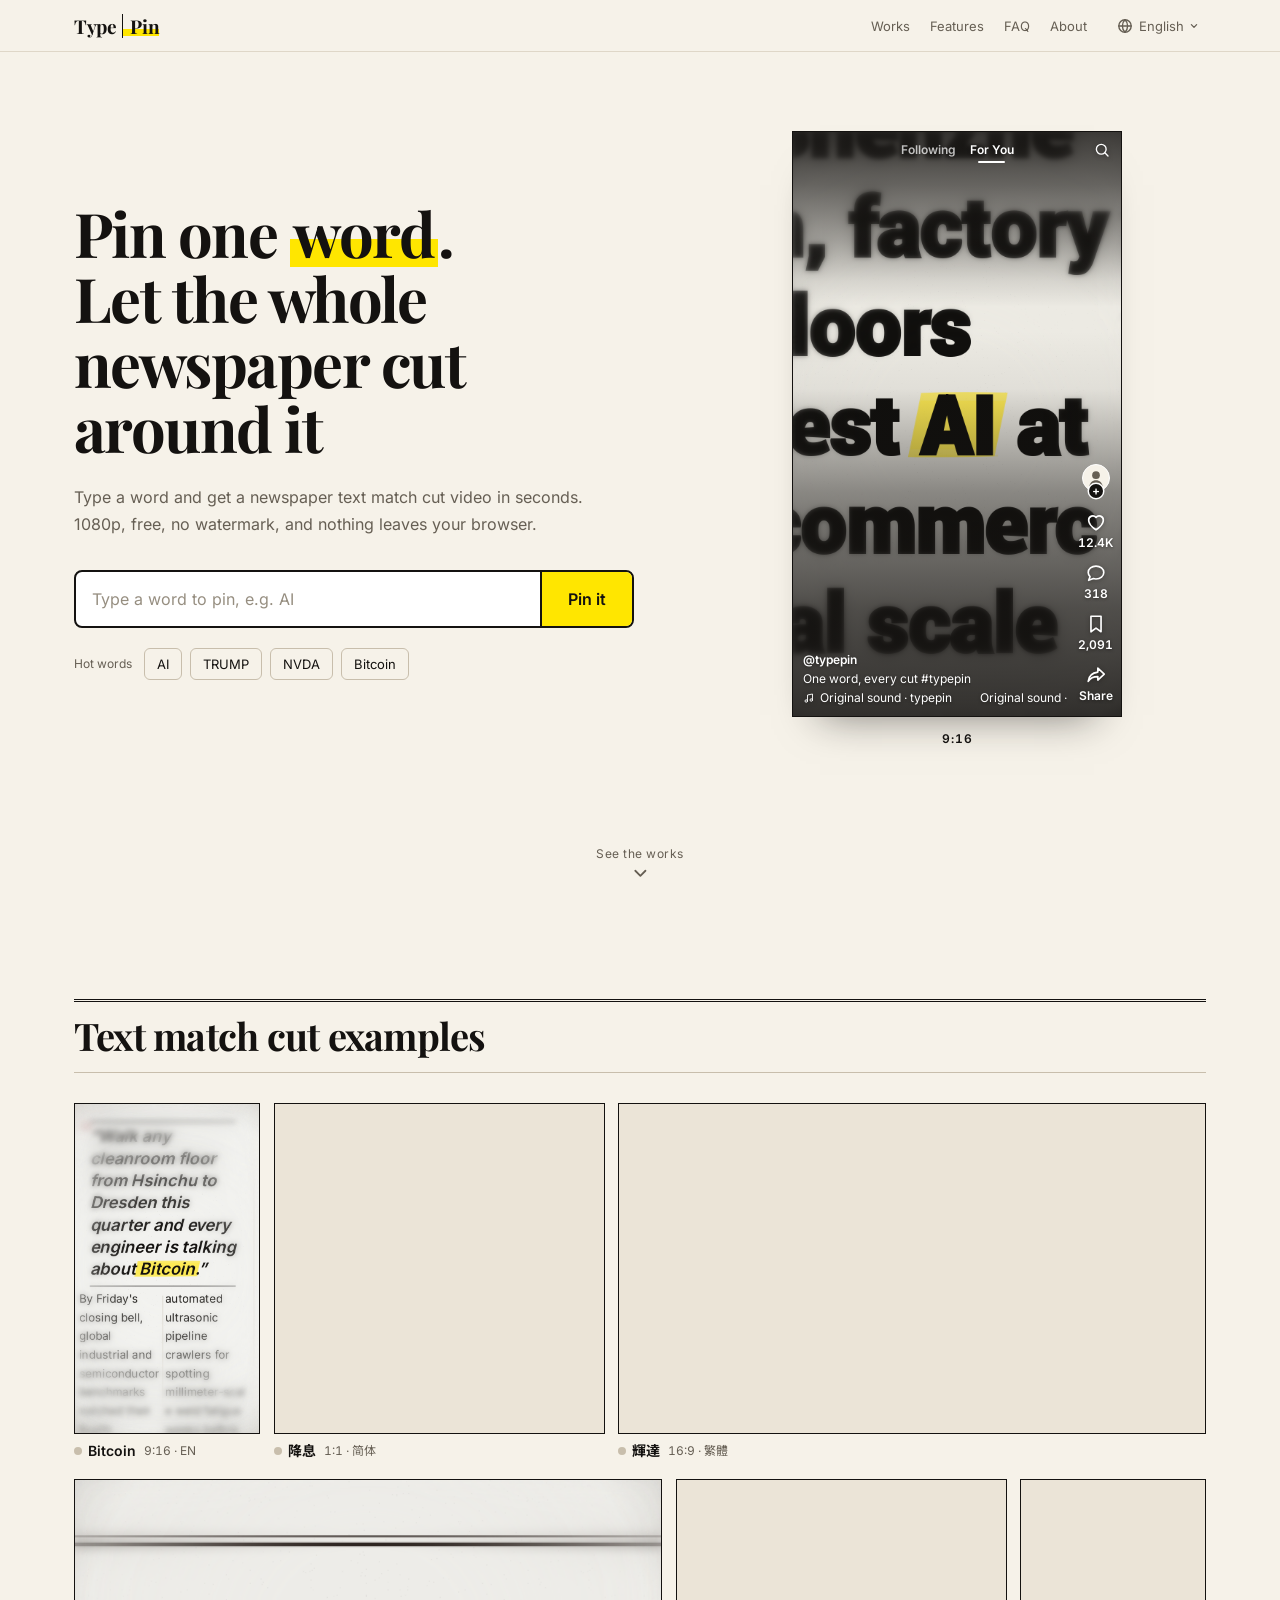
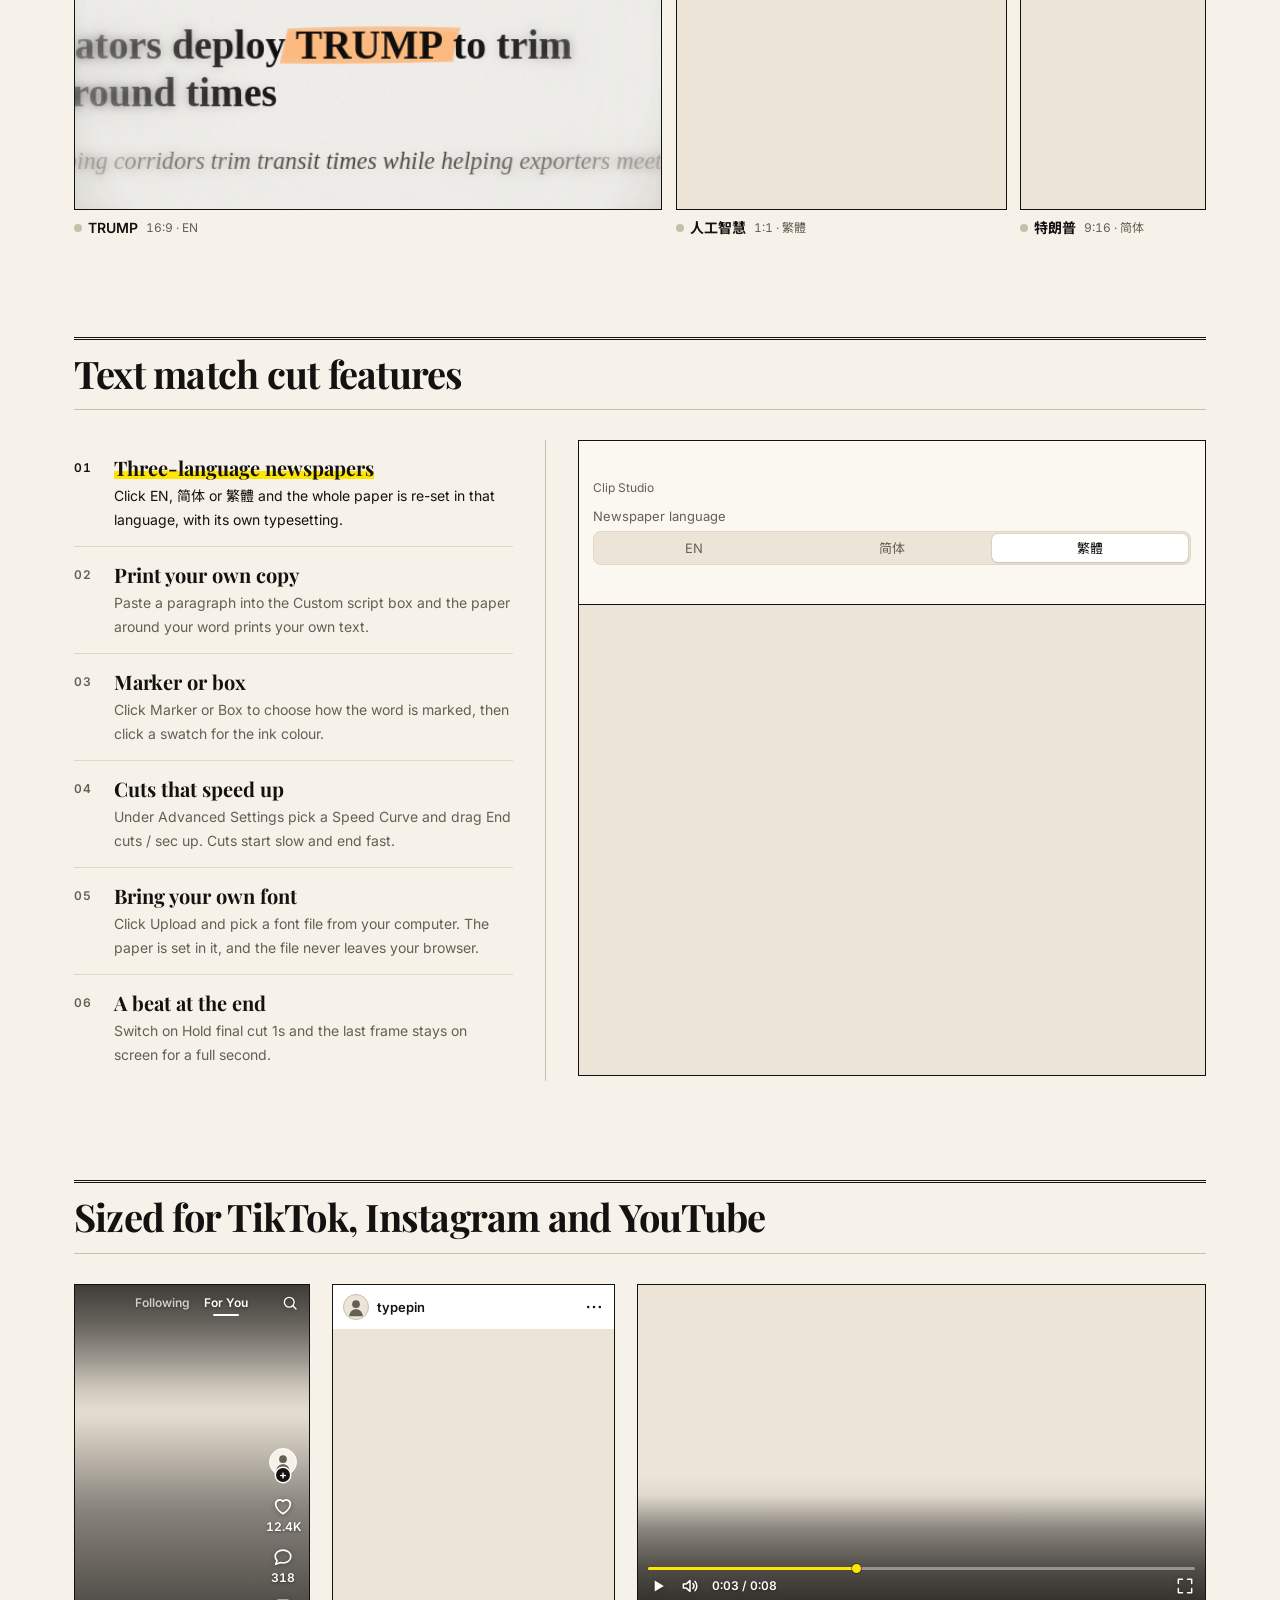
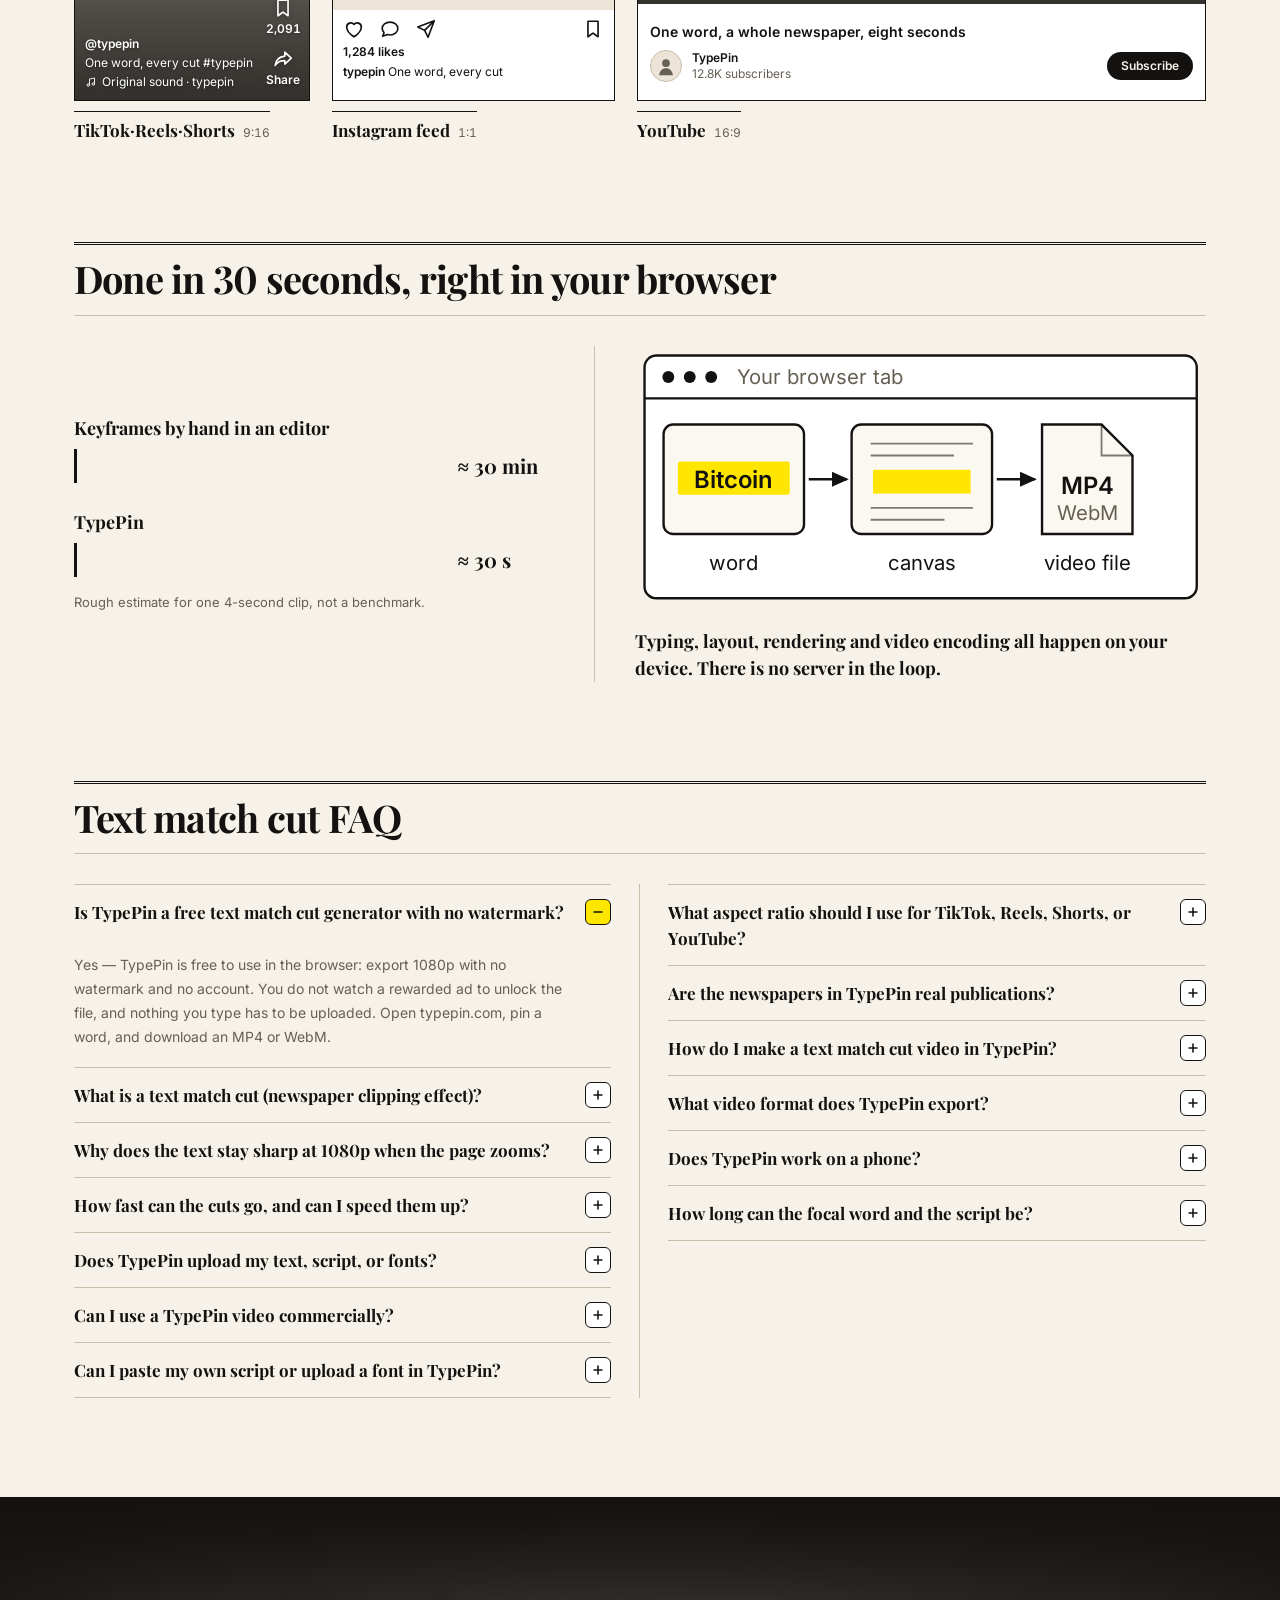
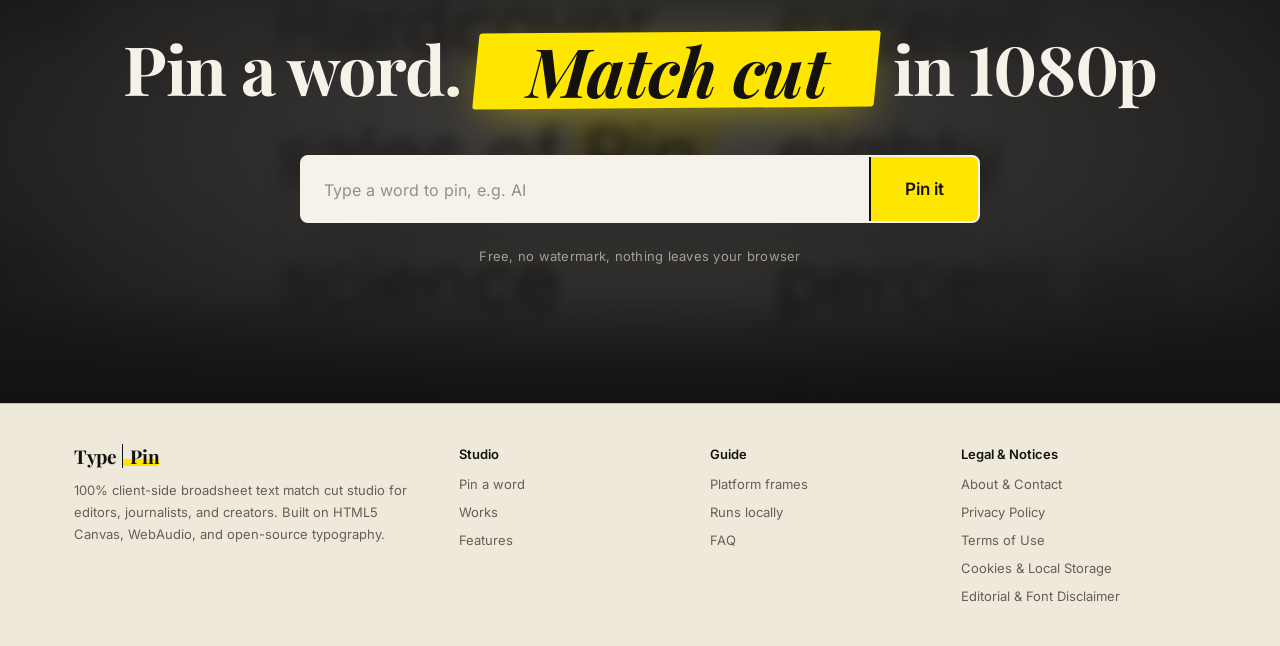
==== commit 7d9286ef: "Add Google Analytics, update privacy wording" ====
--- a/index.html
+++ b/index.html
@@ -1,6 +1,14 @@
 <!DOCTYPE html>
 <html lang="en" data-ui-lang="en" data-en-title="Text Match Cut Generator: Free Newspaper Effect Maker | TypePin" data-zh-title="文字跳切（Text Match Cut）免费在线生成器 | 钉字" data-hant-title="文字跳切（Text Match Cut）免費線上產生器 | 釘字">
 <head>
+  <!-- Google tag (gtag.js) -->
+  <script async src="https://www.googletagmanager.com/gtag/js?id=G-3Q4XWWEMQG"></script>
+  <script>
+    window.dataLayer = window.dataLayer || [];
+    function gtag(){dataLayer.push(arguments);}
+    gtag('js', new Date());
+    gtag('config', 'G-3Q4XWWEMQG');
+  </script>
   <meta charset="utf-8">
   <meta name="viewport" content="width=device-width, initial-scale=1">
   <title>Text Match Cut Generator: Free Newspaper Effect Maker | TypePin</title>
@@ -3936,9 +3944,14 @@
                   <span class="lang-hant">字體和文案全部同源自託管，不請求 Google Fonts 或其他字體 CDN。託管方只會為內容分發與安全防護處理基礎請求資訊（IP 位址、瀏覽器識別、請求時間與靜態資源路徑）。</span>
                 </li>
                 <li>
-                  <span class="lang-en">We hold no personal profile on you, and the Service is not aimed at children under 13. Privacy questions get a reply within 30 days (see 1.4).</span>
-                  <span class="lang-zh">我们不持有与您关联的个人档案，本服务也不面向未满 13 周岁的未成年人。隐私问询会在 30 日内回复（见 1.4）。</span>
-                  <span class="lang-hant">我們不持有與您關聯的個人檔案，本服務也不面向未滿 13 歲的未成年人。隱私詢問會在 30 日內回覆（見 1.4）。</span>
+                  <span class="lang-en">We use Google Analytics to understand how the site is used (see 1.4).</span>
+                  <span class="lang-zh">我们使用 Google Analytics 了解网站的使用情况（见 1.4）。</span>
+                  <span class="lang-hant">我們使用 Google Analytics 瞭解網站的使用情況（見 1.4）。</span>
+                </li>
+                <li>
+                  <span class="lang-en">We hold no personal profile on you, and the Service is not aimed at children under 13. Privacy questions get a reply within 30 days (see 1.5).</span>
+                  <span class="lang-zh">我们不持有与您关联的个人档案，本服务也不面向未满 13 周岁的未成年人。隐私问询会在 30 日内回复（见 1.5）。</span>
+                  <span class="lang-hant">我們不持有與您關聯的個人檔案，本服務也不面向未滿 13 歲的未成年人。隱私詢問會在 30 日內回覆（見 1.5）。</span>
                 </li>
               </ul>
             </aside>
@@ -3993,10 +4006,21 @@
               <span class="lang-hant">本服務隨包內建的開源網頁字體（<code class="inline-code">./fonts.css</code> 與 <code class="inline-code">./fonts/</code>）及版式文案庫（<code class="inline-code">./copy.json</code>）均由同源靜態目錄直接分發，<strong>零外部 Google Fonts 或第三方字體 CDN 請求</strong>，從根源上避免第三方字體介面紀錄您的連線 IP。與一般靜態網頁一致，承載本服務的靜態託管基礎設施（Cloudflare Pages）在回應靜態檔案請求時會自動處理基礎 HTTP 中繼資料（如 IP 位址、瀏覽器識別碼、請求時間與靜態資源路徑），僅用於內容分發、DDoS 防護與安全診斷。</span>
             </p>
 
+            <h3 data-toc-en="Analytics" data-toc-zh="访问统计" data-toc-hant="造訪統計">
+              <span class="lang-en">1.4 Analytics</span>
+              <span class="lang-zh">1.4 访问统计</span>
+              <span class="lang-hant">1.4 造訪統計</span>
+            </h3>
+            <p>
+              <span class="lang-en">We use cookies and similar technologies, including Google Analytics, to understand how the site is used and to improve it. You can learn more in <a href="https://policies.google.com/technologies/partner-sites" rel="noopener noreferrer" target="_blank">How Google uses information from sites or apps that use our services</a>, or <a href="https://tools.google.com/dlpage/gaoptout" rel="noopener noreferrer" target="_blank">opt out of Google Analytics</a>.</span>
+              <span class="lang-zh">我们使用 Cookie 及类似技术（包括 Google Analytics）来了解网站的使用情况并加以改进。详情见 <a href="https://policies.google.com/technologies/partner-sites" rel="noopener noreferrer" target="_blank">Google 如何使用来自使用我们服务的网站或应用的信息</a>，也可<a href="https://tools.google.com/dlpage/gaoptout" rel="noopener noreferrer" target="_blank">停用 Google Analytics</a>。</span>
+              <span class="lang-hant">我們使用 Cookie 及類似技術（包括 Google Analytics）來瞭解網站的使用情況並加以改進。詳情見 <a href="https://policies.google.com/technologies/partner-sites" rel="noopener noreferrer" target="_blank">Google 如何使用來自使用我們服務的網站或應用程式的資訊</a>，也可<a href="https://tools.google.com/dlpage/gaoptout" rel="noopener noreferrer" target="_blank">停用 Google Analytics</a>。</span>
+            </p>
+
             <h3 data-toc-en="Your rights and contact" data-toc-zh="权利与联系方式" data-toc-hant="權利與聯絡方式">
-              <span class="lang-en">1.4 Rights, Children's Privacy &amp; Contact</span>
-              <span class="lang-zh">1.4 您的隐私权利、未成年人保护与联系方式</span>
-              <span class="lang-hant">1.4 您的隱私權利、未成年人保護與聯絡方式</span>
+              <span class="lang-en">1.5 Rights, Children's Privacy &amp; Contact</span>
+              <span class="lang-zh">1.5 您的隐私权利、未成年人保护与联系方式</span>
+              <span class="lang-hant">1.5 您的隱私權利、未成年人保護與聯絡方式</span>
             </h3>
             <p>
               <span class="lang-en">Because we operate no user accounts and store no user-generated content, we hold no personal profile linked to you. Depending on your jurisdiction (including GDPR, UK GDPR, CCPA/CPRA, and PIPL), you may exercise applicable statutory data protection inquiries by contacting us. The Service is not directed to children under 13 (or the minimum digital consent age under Singapore law). For privacy inquiries, email <a href="mailto:hi@typepin.com">hi@typepin.com</a> (we respond within 30 days).</span>
@@ -4153,9 +4177,9 @@
                 <span class="lang-hant">Cookie 與本機儲存說明</span>
               </h2>
               <p class="sec-meta">
-                <span class="lang-en">Zero Advertising Trackers · Works 100% With Storage Blocked</span>
-                <span class="lang-zh">零广告追踪器 · 禁用浏览器存储仍可 100% 正常生成导出</span>
-                <span class="lang-hant">零廣告追蹤器 · 停用瀏覽器儲存仍可 100% 正常生成與匯出</span>
+                <span class="lang-en">Works 100% With Storage Blocked</span>
+                <span class="lang-zh">禁用浏览器存储仍可 100% 正常生成导出</span>
+                <span class="lang-hant">停用瀏覽器儲存仍可 100% 正常生成與匯出</span>
               </p>
             </div>
 
@@ -4163,9 +4187,9 @@
               <p class="legal-glance-title" id="cookiesGlance"><span class="lang-en">At a glance</span><span class="lang-zh">要点速览</span><span class="lang-hant">要點速覽</span></p>
               <ul>
                 <li>
-                  <span class="lang-en">No advertising cookies, no ad-tracking identifiers and no cross-site tracking.</span>
-                  <span class="lang-zh">不写入任何广告 Cookie、激励广告标识或跨站追踪脚本。</span>
-                  <span class="lang-hant">不寫入任何廣告 Cookie、激勵影片門檻標識或跨站追蹤腳本。</span>
+                  <span class="lang-en">We use Google Analytics cookies to understand how the site is used.</span>
+                  <span class="lang-zh">我们使用 Google Analytics Cookie 来了解网站的使用情况。</span>
+                  <span class="lang-hant">我們使用 Google Analytics Cookie 來瞭解網站的使用情況。</span>
                 </li>
                 <li>
                   <span class="lang-en">One optional first-party <code class="inline-code">localStorage</code> entry remembers your interface language until you clear it.</span>
@@ -4186,9 +4210,9 @@
             </aside>
 
             <p>
-              <span class="lang-en">TypePin sets <strong>zero advertising cookies, zero rewarded-ad tracking identifiers, and zero cross-site behavioral pixels</strong>. We use a single optional first-party <code class="inline-code">localStorage</code> key on your own browser solely to remember your preferred UI language:</span>
-              <span class="lang-zh">钉字 <strong>不写入任何广告追踪 Cookie、激励视频门禁标识或跨站行为画像脚本</strong>。我们仅在您的本地浏览器中使用单个可选的第一方 <code class="inline-code">localStorage</code> 键名以记住界面语言偏好：</span>
-              <span class="lang-hant">釘字 <strong>不寫入任何廣告追蹤 Cookie、激勵影片門檻標識或跨站行為剖析腳本</strong>。我們僅在您的本機瀏覽器中使用單一選用的第一方 <code class="inline-code">localStorage</code> 鍵名以記住介面語言偏好：</span>
+              <span class="lang-en">We use cookies and similar technologies, including Google Analytics, to understand how the site is used and to improve it. We also use a single optional first-party <code class="inline-code">localStorage</code> key on your own browser solely to remember your preferred UI language:</span>
+              <span class="lang-zh">我们使用 Cookie 及类似技术（包括 Google Analytics）来了解网站的使用情况并加以改进。我们还在您的本地浏览器中使用单个可选的第一方 <code class="inline-code">localStorage</code> 键名以记住界面语言偏好：</span>
+              <span class="lang-hant">我們使用 Cookie 及類似技術（包括 Google Analytics）來瞭解網站的使用情況並加以改進。我們還在您的本機瀏覽器中使用單一選用的第一方 <code class="inline-code">localStorage</code> 鍵名以記住介面語言偏好：</span>
             </p>
 
             <div class="table-wrap">
@@ -4255,25 +4279,21 @@
                     </td>
                   </tr>
                   <tr>
+                    <td class="col-fixed"><code class="inline-code">_ga</code>, <code class="inline-code">_ga_*</code></td>
                     <td class="col-fixed">
-                      <span class="lang-en">Ad / Tracking Cookies</span>
-                      <span class="lang-zh">广告与画像 Cookie</span>
-                      <span class="lang-hant">廣告與剖析 Cookie</span>
-                    </td>
-                    <td class="col-fixed">
-                      <span class="lang-en">None</span>
-                      <span class="lang-zh">无</span>
-                      <span class="lang-hant">無</span>
+                      <span class="lang-en">First-party cookie</span>
+                      <span class="lang-zh">第一方 Cookie</span>
+                      <span class="lang-hant">第一方 Cookie</span>
                     </td>
                     <td class="col-main">
-                      <span class="lang-en">Zero third-party ad networks, consent-wall trackers, or cross-domain profiling scripts are loaded</span>
-                      <span class="lang-zh">不加载任何第三方广告联盟、激励广告墙或跨站追踪分析脚本</span>
-                      <span class="lang-hant">不載入任何第三方廣告聯播網、激勵廣告牆或跨站追蹤分析腳本</span>
+                      <span class="lang-en">Google Analytics, to understand how the site is used</span>
+                      <span class="lang-zh">Google Analytics，用于了解网站的使用情况</span>
+                      <span class="lang-hant">Google Analytics，用於瞭解網站的使用情況</span>
                     </td>
                     <td>
-                      <span class="lang-en">0 s · Never set</span>
-                      <span class="lang-zh">0 秒 · 从不写入</span>
-                      <span class="lang-hant">0 秒 · 從不寫入</span>
+                      <span class="lang-en">Up to 2 years</span>
+                      <span class="lang-zh">最长约 2 年</span>
+                      <span class="lang-hant">最長約 2 年</span>
                     </td>
                   </tr>
                 </tbody>
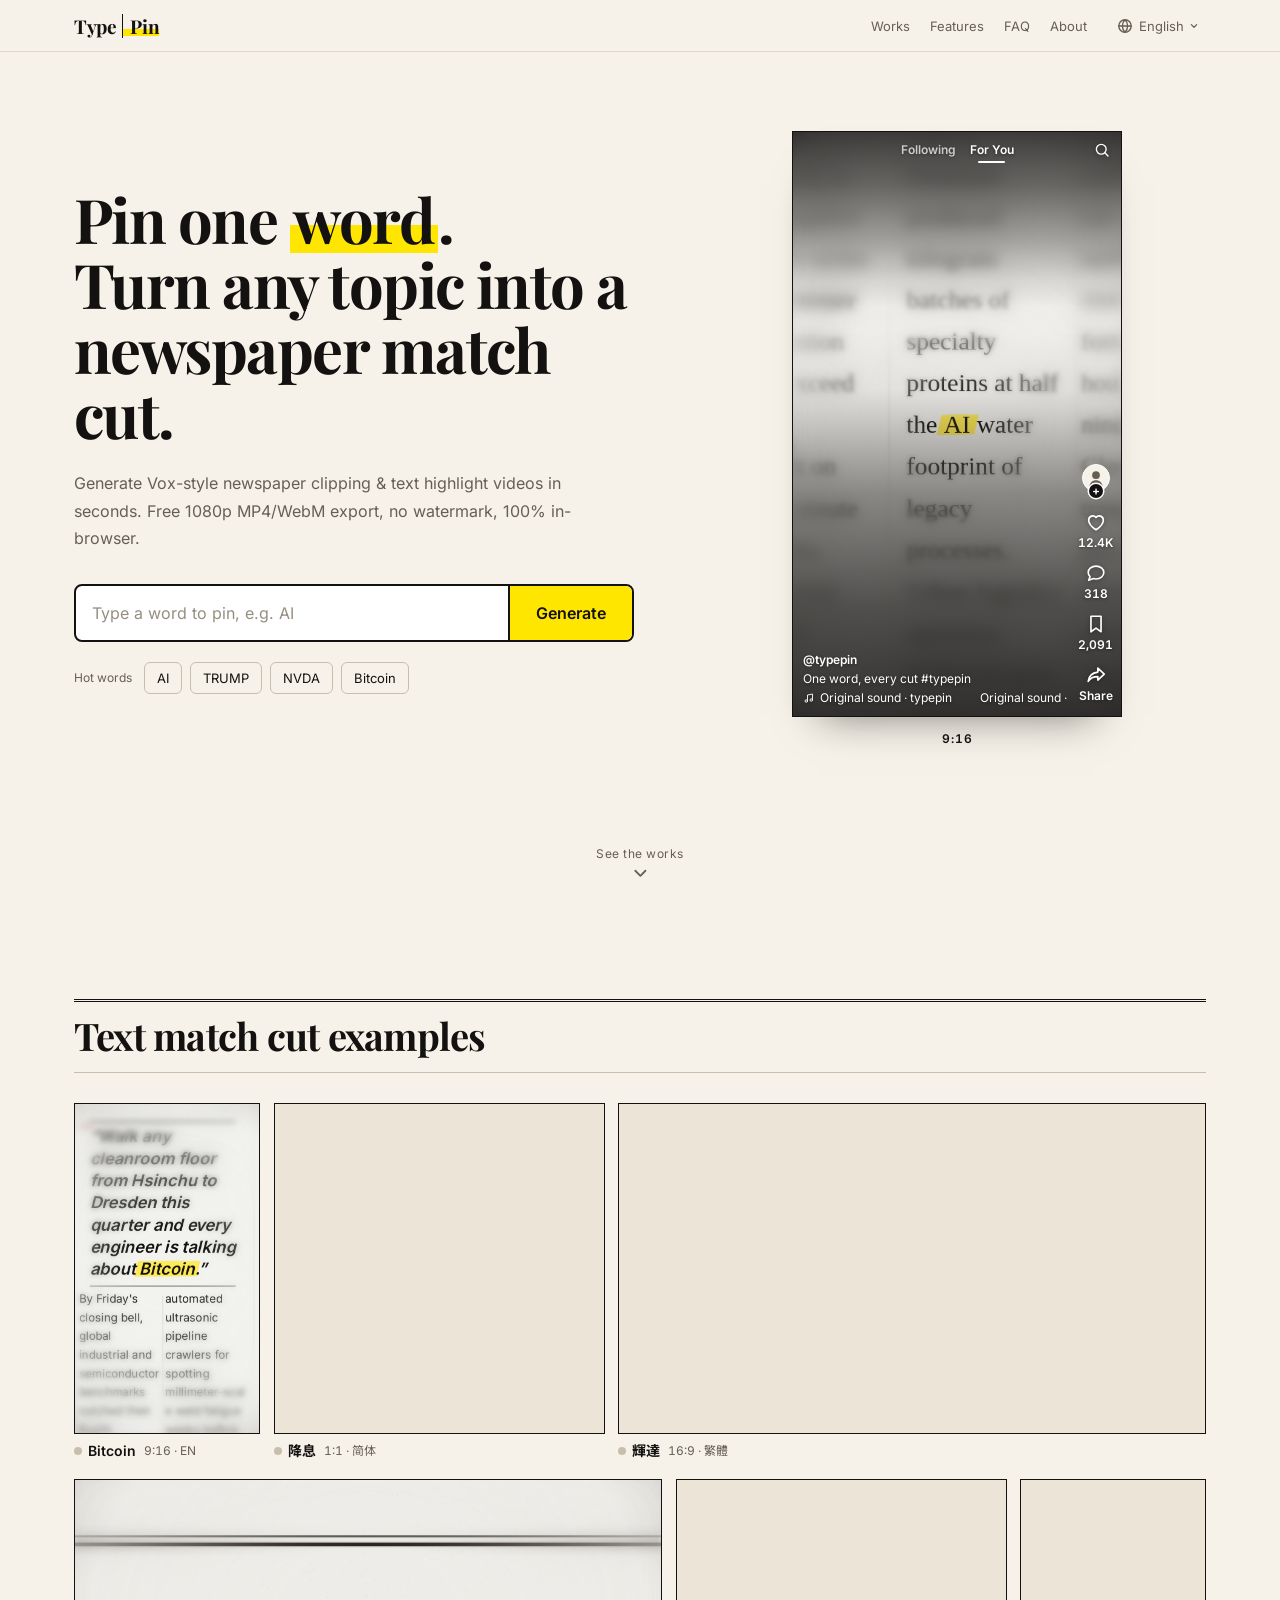
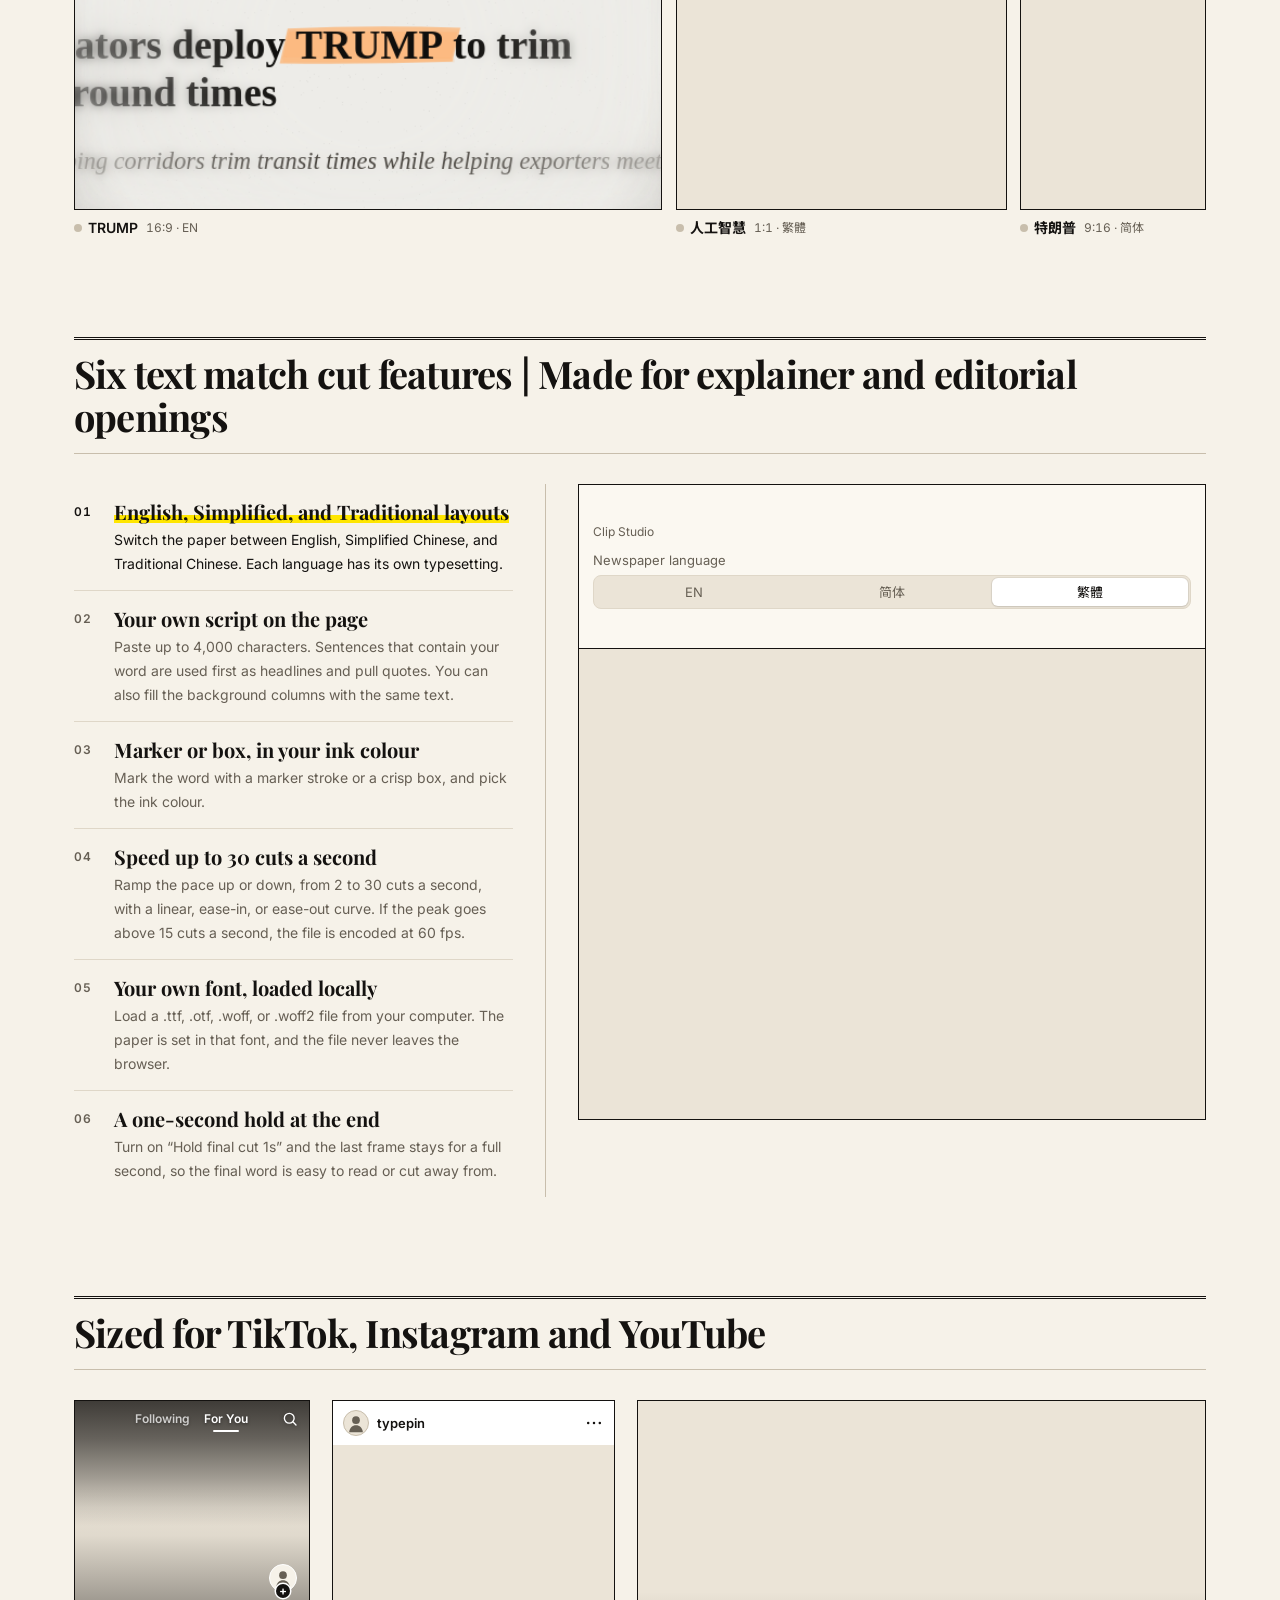
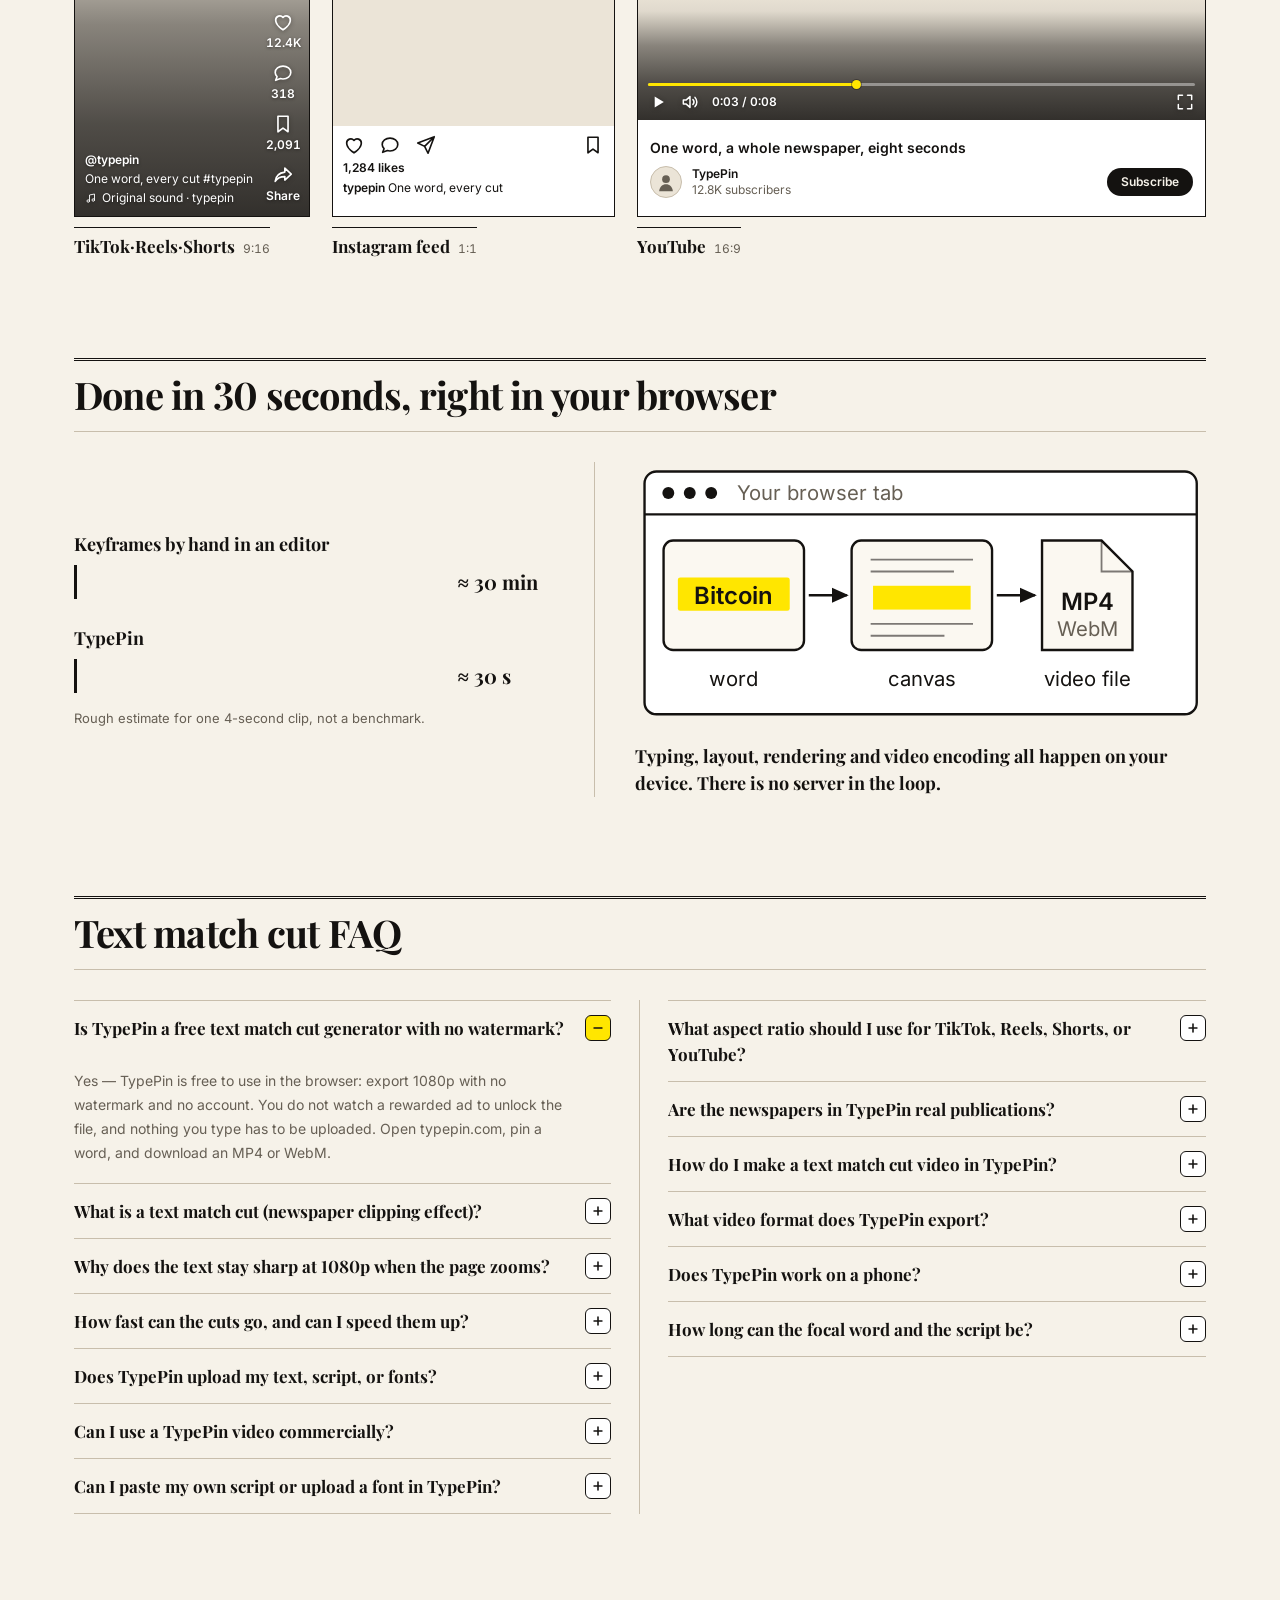
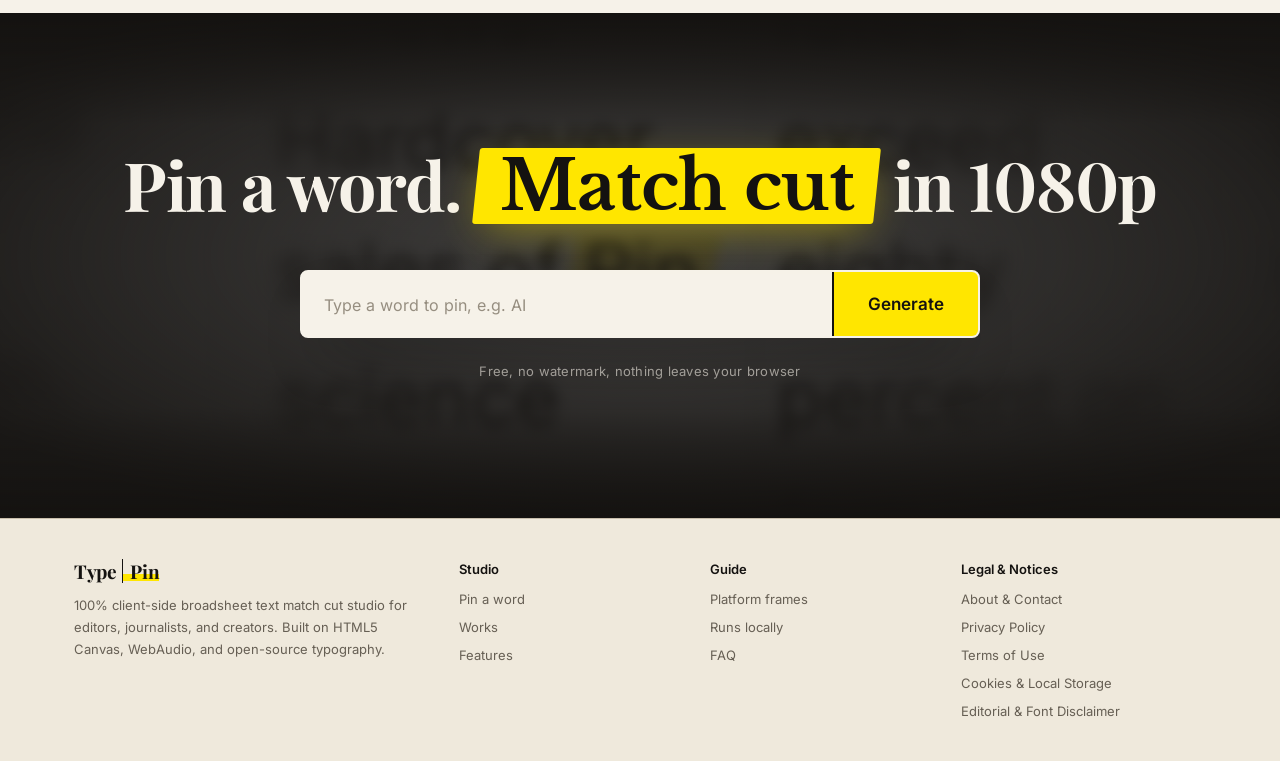
==== commit 98d7f773: "Rewrite TypePin marketing copy in EN, Simplified and Traditional Chinese (no production release)" ====
--- a/index.html
+++ b/index.html
@@ -1,5 +1,5 @@
 <!DOCTYPE html>
-<html lang="en" data-ui-lang="en" data-en-title="Text Match Cut Generator: Free Newspaper Effect Maker | TypePin" data-zh-title="文字跳切（Text Match Cut）免费在线生成器 | 钉字" data-hant-title="文字跳切（Text Match Cut）免費線上產生器 | 釘字">
+<html lang="en" data-ui-lang="en" data-en-title="Text Match Cut Generator: Free Newspaper Effect Maker | TypePin" data-zh-title="文字跳切（Text Match Cut）免费在线生成器 | 钉字" data-hant-title="文字跳切（Text Match Cut）免費線上產生器 | 釘字" data-en-description="Make a newspaper text match cut in about 30 seconds: one word stays pinned in the centre while the pages change every cut — the kind of newspaper clipping or Vox-style highlight zoom used in explainer openings. Sized for TikTok, Instagram and YouTube. Free 1080p, no watermark, runs locally in your browser, nothing uploaded." data-zh-description="输入一个词，几秒生成 Vox 风格的报纸文字跳切视频。1080p，免费无水印，全程在浏览器里完成，不上传。常见于解说和纪录片开场，也有人叫它报纸剪报放大特效或文字匹配转场。" data-hant-description="輸入一個詞，幾秒生成 Vox 風格的報紙文字跳切影片。1080p，免費無水印，全程在瀏覽器裡完成，不上傳。常見於解說和紀錄片開場，也有人叫它報紙剪報放大特效或文字匹配轉場。">
 <head>
   <!-- Google tag (gtag.js) -->
   <script async src="https://www.googletagmanager.com/gtag/js?id=G-3Q4XWWEMQG"></script>
@@ -18,7 +18,7 @@
   <link rel="alternate" hreflang="zh-Hant" href="https://typepin.com/?lang=hant">
   <link rel="alternate" hreflang="x-default" href="https://typepin.com/">
   <link rel="describedby" href="/llms.txt">
-  <meta name="description" content="Make a newspaper text match cut in about 30 seconds: one word stays pinned in the centre while the pages change every cut. Sized for TikTok, Instagram and YouTube. Free 1080p, no watermark, runs locally in your browser, nothing uploaded.">
+  <meta name="description" content="Make a newspaper text match cut in about 30 seconds: one word stays pinned in the centre while the pages change every cut — the kind of newspaper clipping or Vox-style highlight zoom used in explainer openings. Sized for TikTok, Instagram and YouTube. Free 1080p, no watermark, runs locally in your browser, nothing uploaded.">
   <meta property="og:type" content="website">
   <meta property="og:site_name" content="TypePin">
   <meta property="og:locale" content="en">
@@ -26,7 +26,7 @@
   <meta property="og:locale:alternate" content="zh_TW">
   <meta property="og:url" content="https://typepin.com/">
   <meta property="og:title" content="TypePin — 钉字">
-  <meta property="og:description" content="Newspaper text match-cut videos in your browser. Pin a word, export 1080p, nothing uploaded.">
+  <meta property="og:description" content="Make a newspaper text match cut in about 30 seconds: one word stays pinned in the centre while the pages change every cut — the kind of newspaper clipping or Vox-style highlight zoom used in explainer openings. Sized for TikTok, Instagram and YouTube. Free 1080p, no watermark, runs locally in your browser, nothing uploaded.">
   <meta property="og:image" content="https://typepin.com/og-image.png">
   <meta property="og:image:type" content="image/png">
   <meta property="og:image:width" content="1200">
@@ -34,7 +34,7 @@
   <meta property="og:image:alt" content="TypePin / 钉字">
   <meta name="twitter:card" content="summary_large_image">
   <meta name="twitter:title" content="TypePin — 钉字">
-  <meta name="twitter:description" content="Newspaper text match-cut videos in your browser. Pin a word, export 1080p, nothing uploaded.">
+  <meta name="twitter:description" content="Make a newspaper text match cut in about 30 seconds: one word stays pinned in the centre while the pages change every cut — the kind of newspaper clipping or Vox-style highlight zoom used in explainer openings. Sized for TikTok, Instagram and YouTube. Free 1080p, no watermark, runs locally in your browser, nothing uploaded.">
   <meta name="twitter:image" content="https://typepin.com/og-image.png">
   <meta name="twitter:image:alt" content="TypePin / 钉字">
   <link rel="icon" href="./favicon.svg" type="image/svg+xml">
@@ -80,7 +80,7 @@
             "name": "What is a text match cut (newspaper clipping effect)?",
             "acceptedAnswer": {
               "@type": "Answer",
-              "text": "A text match cut pins one word in the centre of the frame while the newspaper pages around it change on every cut. TypePin is a newspaper-style version of that effect: your word stays put, marked with a highlighter or a box, as headlines and columns switch. People also search for it as a newspaper clipping effect. You set the word, pick a format, and export the clip at typepin.com."
+              "text": "A text match cut pins one word in the centre of the frame while the newspaper pages around it change on every cut. TypePin is a newspaper-style version of that effect: your word stays put, marked with a highlighter or a box, as headlines and columns switch. People also search for it as a newspaper clipping effect. It's often used in explainer and documentary openings, and sometimes described as a Vox-style newspaper animation or a highlight zoom. You set the word, pick a format, and export the clip at typepin.com."
             }
           },
           {
@@ -194,7 +194,7 @@
           inLanguage: "en",
           items: [
             ["Is TypePin a free text match cut generator with no watermark?", "Yes — TypePin is free to use in the browser: export 1080p with no watermark and no account. You do not watch a rewarded ad to unlock the file, and nothing you type has to be uploaded. Open typepin.com, pin a word, and download an MP4 or WebM."],
-            ["What is a text match cut (newspaper clipping effect)?", "A text match cut pins one word in the centre of the frame while the newspaper pages around it change on every cut. TypePin is a newspaper-style version of that effect: your word stays put, marked with a highlighter or a box, as headlines and columns switch. People also search for it as a newspaper clipping effect. You set the word, pick a format, and export the clip at typepin.com."],
+            ["What is a text match cut (newspaper clipping effect)?", "A text match cut pins one word in the centre of the frame while the newspaper pages around it change on every cut. TypePin is a newspaper-style version of that effect: your word stays put, marked with a highlighter or a box, as headlines and columns switch. People also search for it as a newspaper clipping effect. It's often used in explainer and documentary openings, and sometimes described as a Vox-style newspaper animation or a highlight zoom. You set the word, pick a format, and export the clip at typepin.com."],
             ["Why does the text stay sharp at 1080p when the page zooms?", "Because TypePin draws the type on a 1080p canvas after the zoom is applied, instead of stretching a small bitmap. The focal word also sits in a sharp zone, so the soft edge blur around the page does not creep into the letters. That is why a tight close-up of the word should still read cleanly in the export."],
             ["How fast can the cuts go, and can I speed them up?", "You can cut between 2 and 30 times a second, for a clip between 2 and 12 seconds, with up to 360 cuts in one export. Speed can stay steady or ramp up or down (linear, ease-in, ease-out). If the peak rate goes above 15 cuts per second, TypePin encodes at 60 fps; otherwise it uses 30 fps."],
             ["Does TypePin upload my text, script, or fonts?", "No: layout, sound, and the MP4 or WebM encode all run in your browser on your device. The word you type, a script you paste, a font you load, and the finished file are not sent to TypePin’s server to be rendered. The site only serves the static app files."],
@@ -212,17 +212,17 @@
           inLanguage: "zh-Hans",
           items: [
             ["文字跳切视频生成器免费吗？有没有水印？", "钉字是免费的文字跳切视频生成器，打开 typepin.com 就能用，导出没有水印，也不用注册或看激励广告才能下载。成片是 1080P 的 MP4 或 WebM，字和视频都留在你这台设备上。"],
-            ["什么是文字跳切？和报刊快切有什么关系？", "文字跳切是把一个词钉在画面正中间，周围报刊版面一刀一刀切换，焦点词本身始终不动。钉字做的是这种报刊快切：焦点词用荧光标记或方框卡住，标题和栏文在旁边切换。英文里常叫 text match cut 或 newspaper clipping effect。在 typepin.com 输入词就能做。"],
+            ["什么是文字跳切？和报刊快切有什么关系？", "文字跳切是把一个词钉在画面正中间，周围报刊版面一刀一刀切换，焦点词本身始终不动。钉字做的是这种报刊快切：焦点词用荧光标记或方框卡住，标题和栏文在旁边切换。英文里常叫 text match cut 或 newspaper clipping effect。常见于解说和纪录片的开场，大家也常叫它报纸剪报放大特效或文字匹配转场，有时也说是 Vox 风格的报纸动画。在 typepin.com 输入词就能做。"],
             ["画面放大以后，字还会清晰吗？", "会保持清晰，因为钉字在 1080P 画布上先算好镜头缩放再画字形，而不是先做一张小图再拉大。焦点词四周还有一块保持清晰的区域，边缘虚化不会糊进字里，所以特写时笔画仍然清楚。"],
-            ["文字跳切可以切多快？能越切越快吗？", "文字跳切可以切得很快，刀速每秒 2 到 30 刀，时长 2 到 12 秒，一条最多 360 刀，也能渐快或渐慢。峰值超过每秒 15 刀时，会按 60 帧导出，否则是 30 帧。这些都在「详细设置」的剪辑节奏里。"],
+            ["可以切多快？能越切越快吗？", "文字跳切可以切得很快，刀速每秒 2 到 30 刀，时长 2 到 12 秒，一条最多 360 刀，也能渐快或渐慢。峰值超过每秒 15 刀时，会按 60 帧导出，否则是 30 帧。这些都在「详细设置」的剪辑节奏里。"],
             ["我输入的字、文稿或字体会被上传吗？", "你输入的字、文稿和字体都不会被上传，排版、音效和成片编码都在这台设备的浏览器里完成。钉字的服务器不做云端渲染，网站只负责提供这个静态工具本身。"],
             ["钉字导出的视频能商用吗？", "钉字导出的 MP4 或 WebM 可以商用，不必向钉字付版税或署名，自带字体遵循 SIL OFL 1.1 或 Apache 2.0。若你上传自己的字体，或粘贴别人的文稿，需要你自己有权使用。不要把模拟出来的版面当成真报纸去用。"],
-            ["怎么用自己的文稿或字体做文字跳切？", "打开「详细设置」里的「字体与正文」，最多可粘贴 4,000 字，也可在浏览器里加载本地字体文件。带焦点词的句子会优先出现，也可以让背景栏铺上同一篇文稿。点「上传」可加载 .ttf、.otf、.woff 或 .woff2，文件不会传到服务器。"],
+            ["怎么导入自己的文稿或字体？", "打开「详细设置」里的「字体与正文」，最多可粘贴 4,000 字，也可在浏览器里加载本地字体文件。带焦点词的句子会优先出现，也可以让背景栏铺上同一篇文稿。点「上传」可加载 .ttf、.otf、.woff 或 .woff2，文件不会传到服务器。"],
             ["抖音、小红书、视频号、B 站该用什么画幅？", "竖屏发抖音、小红书或视频号请选 9:16（1080 × 1920），方图用 1:1，B 站或横屏用 16:9。三种都是 1080P，在钉字里可以直接选。"],
             ["钉字画面里的报纸是真的吗？", "不是真报纸：报头、标题、引语和行情表都是浏览器里生成的模拟版面，名字和句子也是虚构的。不要拿这些画面去冒充真实新闻。"],
-            ["文字跳切怎么做？", "打开 typepin.com，输入要钉在画面中间的词，选好 9:16、1:1 或 16:9，再点导出就能做出一条文字跳切。想再调整，就到「详细设置」里改节奏、贴文稿或上传字体。成片是浏览器里生成的 MP4 或 WebM，没有水印。"],
+            ["怎么做出一条这样的视频？", "打开 typepin.com，输入要钉在画面中间的词，选好 9:16、1:1 或 16:9，再点导出就能做出一条文字跳切。想再调整，就到「详细设置」里改节奏、贴文稿或上传字体。成片是浏览器里生成的 MP4 或 WebM，没有水印。"],
             ["钉字导出的是什么格式？", "钉字导出 1080P 的 MP4 或 WebM，码率 8 Mbps，在浏览器里直接录出，并优先尝试 MP4。浏览器不支持时会改用 WebM。默认 30 帧，刀速超过每秒 15 刀时用 60 帧。若当前浏览器不能在页面里录像，钉字会提示。"],
-            ["手机上能用钉字做文字跳切吗？", "可以。iPhone 用 Safari、安卓用 Chrome 打开 typepin.com，输入文字就能直接导出视频存到手机，不用装 App；按浏览器不同导出 MP4 或 WebM。"],
+            ["手机上能直接生成吗？", "可以。iPhone 用 Safari、安卓用 Chrome 打开 typepin.com，输入文字就能直接导出视频存到手机，不用装 App；按浏览器不同导出 MP4 或 WebM。"],
             ["焦点词和文稿分别能写多长？", "焦点词最多 23 个字符，粘贴的文稿最多 4,000 字，这两项都是编辑器里写死的上限。贴文稿时，带有焦点词的句子会优先拿来做高亮。"]
           ]
         },
@@ -230,20 +230,26 @@
           inLanguage: "zh-Hant",
           items: [
             ["免費文字跳切產生器有沒有浮水印？", "釘字是免費的文字跳切產生器，打開 typepin.com 就能用，匯出沒有浮水印，也不必註冊或看激勵廣告才能下載。成品是 1080P 的 MP4 或 WebM，文字和影片都留在你這台裝置上。"],
-            ["什麼是文字跳切？跟報刊快切有什麼關係？", "文字跳切是把一個詞釘在畫面正中央，周圍報刊版面一刀一刀切換，焦點詞本身始終不動。釘字做的就是這種報刊快切：焦點詞用螢光標記或方框卡住，標題和欄文在旁邊切換。英文常叫 text match cut 或 newspaper clipping effect。在 typepin.com 輸入詞就能做。"],
+            ["什麼是文字跳切？跟報刊快切有什麼關係？", "文字跳切是把一個詞釘在畫面正中央，周圍報刊版面一刀一刀切換，焦點詞本身始終不動。釘字做的就是這種報刊快切：焦點詞用螢光標記或方框卡住，標題和欄文在旁邊切換。英文常叫 text match cut 或 newspaper clipping effect。常見於解說和紀錄片的開場，大家也常叫它報紙剪報放大特效或文字匹配轉場，有時也說是 Vox 風格的報紙動畫。在 typepin.com 輸入詞就能做。"],
             ["畫面放大以後，字還會清楚嗎？", "會保持清楚，因為釘字在 1080P 畫布上先算好鏡頭縮放再畫字形，而不是先做一張小圖再拉大。焦點詞四周還有一塊保持清晰的區域，邊緣虛化不會糊進字裡，所以特寫時筆畫仍然清楚。"],
-            ["文字跳切可以切多快？能愈切愈快嗎？", "文字跳切可以切得很快，刀速每秒 2 到 30 刀，時長 2 到 12 秒，一支最多 360 刀，也能漸快或漸慢。峰值超過每秒 15 刀時，會以 60 幀匯出，否則是 30 幀。這些都在「詳細設定」的剪輯節奏裡。"],
+            ["可以切多快？能愈切愈快嗎？", "文字跳切可以切得很快，刀速每秒 2 到 30 刀，時長 2 到 12 秒，一支最多 360 刀，也能漸快或漸慢。峰值超過每秒 15 刀時，會以 60 幀匯出，否則是 30 幀。這些都在「詳細設定」的剪輯節奏裡。"],
             ["我輸入的字、文稿或字體會被上傳嗎？", "你輸入的字、文稿和字體都不會被上傳，排版、音效和成品編碼都在這台裝置的瀏覽器裡完成。釘字的伺服器不做雲端算圖，網站只負責提供這個靜態工具本身。"],
             ["釘字匯出的影片能商用嗎？", "釘字匯出的 MP4 或 WebM 可以商用，不必向釘字付權利金或署名，內建字體遵循 SIL OFL 1.1 或 Apache 2.0。若你載入自己的字體，或貼上別人的文稿，需要你自己有權使用。不要把模擬出來的版面當成真報紙去用。"],
-            ["怎麼用自己的文稿或字體做文字跳切？", "打開「詳細設定」裡的「字體與內文」，最多可貼上 4,000 字，也可在瀏覽器裡載入本機字體檔。含焦點詞的句子會優先出現，也可以讓背景欄鋪上同一篇文稿。點「上傳」可載入 .ttf、.otf、.woff 或 .woff2，檔案不會傳到伺服器。"],
+            ["怎麼匯入自己的文稿或字體？", "打開「詳細設定」裡的「字體與內文」，最多可貼上 4,000 字，也可在瀏覽器裡載入本機字體檔。含焦點詞的句子會優先出現，也可以讓背景欄鋪上同一篇文稿。點「上傳」可載入 .ttf、.otf、.woff 或 .woff2，檔案不會傳到伺服器。"],
             ["Reels、Shorts、TikTok、YouTube 該用什麼畫幅？", "直式的 Instagram Reels、YouTube Shorts、TikTok 或小紅書，用 9:16（1080 × 1920）。方型貼文或子母畫面用 1:1（1080 × 1080），YouTube 或 B 站這類橫式影片用 16:9（1920 × 1080）。三種都是 1080P，在釘字裡可以直接選。"],
             ["釘字畫面裡的報紙是真的嗎？", "不是真報紙：報頭、標題、引語和行情表都是瀏覽器裡生成的模擬版面，名字和句子也是虛構的。不要拿這些畫面去冒充真實新聞。"],
-            ["文字跳切怎麼做？", "打開 typepin.com，輸入要釘在畫面中間的詞，選好 9:16、1:1 或 16:9，再點匯出就能做出一支文字跳切。想再調整，就到「詳細設定」裡改節奏、貼文稿或上傳字體。成品是瀏覽器裡生成的 MP4 或 WebM，沒有浮水印。"],
+            ["怎麼做出一條這樣的影片？", "打開 typepin.com，輸入要釘在畫面中間的詞，選好 9:16、1:1 或 16:9，再點匯出就能做出一支文字跳切。想再調整，就到「詳細設定」裡改節奏、貼文稿或上傳字體。成品是瀏覽器裡生成的 MP4 或 WebM，沒有浮水印。"],
             ["釘字匯出的是什麼格式？", "釘字匯出 1080P 的 MP4 或 WebM，位元率 8 Mbps，在瀏覽器裡直接錄出，並優先嘗試 MP4。瀏覽器不支援時會改用 WebM。預設 30 幀，刀速超過每秒 15 刀時用 60 幀。若目前瀏覽器不能在頁面裡錄影，釘字會提示。"],
-            ["手機上能用釘字做文字跳切嗎？", "可以。iPhone 用 Safari、Android 用 Chrome 打開 typepin.com，輸入文字就能直接匯出影片存到手機，不用裝 App；依瀏覽器不同匯出 MP4 或 WebM。"],
+            ["手機上能直接生成嗎？", "可以。iPhone 用 Safari、Android 用 Chrome 打開 typepin.com，輸入文字就能直接匯出影片存到手機，不用裝 App；依瀏覽器不同匯出 MP4 或 WebM。"],
             ["焦點詞和文稿分別能寫多長？", "焦點詞最多 23 個字元，貼上的文稿最多 4,000 字，這兩項都是編輯器裡寫死的上限。貼文稿時，含焦點詞的句子會優先用來做高亮。"]
           ]
         }
+      };
+      window.__syncDescription = function (lang) {
+        var description = document.documentElement.getAttribute("data-" + lang + "-description");
+        document.querySelectorAll('meta[name="description"], meta[property="og:description"], meta[name="twitter:description"]').forEach(function (meta) {
+          meta.content = description;
+        });
       };
       window.__syncFaqJsonLd = function (lang) {
         try {
@@ -285,6 +291,7 @@
           var t = document.documentElement.getAttribute("data-" + saved + "-title");
           if (t) document.title = t;
           window.__syncFaqJsonLd(saved);
+          window.__syncDescription(saved);
         }
       } catch (e) {}
     })();
@@ -2955,18 +2962,18 @@
         <div class="hero-grid">
           <div class="hero-copy">
             <h1 class="hero-title">
-              <span class="lang-en">Pin one <span class="mk">word</span>.<br>Let the whole newspaper cut around it</span>
-              <span class="lang-zh">钉住一个<span class="mk">词</span><br>让整张报纸绕着它切</span>
-              <span class="lang-hant">釘住一個<span class="mk">詞</span><br>讓整張報紙繞著它切</span>
+              <span class="lang-en">Pin one <span class="mk">word</span>.<br>Turn any topic into a newspaper match cut.</span>
+              <span class="lang-zh">钉住一个<span class="mk">词</span>，<br>一键生成报纸快闪跳切</span>
+              <span class="lang-hant">釘住一個<span class="mk">詞</span>，<br>一鍵生成報紙快閃跳切</span>
             </h1>
             <p class="hero-deck">
-              <span class="lang-en">Type a word and get a newspaper text match cut video in seconds. 1080p, free, no watermark, and nothing leaves your browser.</span>
-              <span class="lang-zh">输入一个词，几秒生成报纸风文字跳切视频。1080p 高清，免费无水印，全程在浏览器里完成，不上传。</span>
-              <span class="lang-hant">輸入一個詞，幾秒生成報紙風文字跳切影片。1080p 高畫質，免費無浮水印，全程在瀏覽器裡完成，不上傳。</span>
+              <span class="lang-en">Generate Vox-style newspaper clipping &amp; text highlight videos in seconds. Free 1080p MP4/WebM export, no watermark, 100% in-browser.</span>
+              <span class="lang-zh">几秒生成 Vox 风格的报纸剪报与文字高亮视频。免费导出 1080p MP4/WebM，无水印，全程在浏览器里完成。</span>
+              <span class="lang-hant">幾秒生成 Vox 風格的報紙剪報與文字高亮影片。免費匯出 1080p MP4/WebM，無水印，全程在瀏覽器裡完成。</span>
             </p>
             <form class="gate-form" autocomplete="off" novalidate>
               <input class="gate-input" type="text" enterkeyhint="go" spellcheck="false" aria-label="Word to pin" data-en-label="Word to pin" data-zh-label="要钉住的词" data-hant-label="要釘住的詞" placeholder="Type a word to pin, e.g. AI" data-en-placeholder="Type a word to pin, e.g. AI" data-zh-placeholder="输入要钉住的词，例如 AI" data-hant-placeholder="輸入要釘住的詞，例如 AI">
-              <button type="submit" class="gate-go"><span class="lang-en">Pin it</span><span class="lang-zh">钉住</span><span class="lang-hant">釘住</span></button>
+              <button type="submit" class="gate-go"><span class="lang-en">Generate</span><span class="lang-zh">生成</span><span class="lang-hant">生成</span></button>
             </form>
             <div class="chips" role="group" aria-label="Hot words" data-en-label="Hot words" data-zh-label="热词" data-hant-label="熱詞">
               <span class="chips-label"><span class="lang-en">Hot words</span><span class="lang-zh">热词</span><span class="lang-hant">熱詞</span></span>
@@ -3371,17 +3378,17 @@
     <section id="features" class="landing sec">
       <div class="sec-in">
         <header class="sec-head">
-          <h2 class="sec-title"><span class="lang-en">Text match cut features</span><span class="lang-zh">文字跳切的六个功能</span><span class="lang-hant">文字跳切的六個功能</span></h2>
+          <h2 class="sec-title"><span class="lang-en">Six text match cut features | Made for explainer and editorial openings</span><span class="lang-zh">文字跳切的六个功能 | 专为口播、解说开场打造</span><span class="lang-hant">文字跳切的六個功能 | 專為口播、解說開場打造</span></h2>
         </header>
 
         <div class="feat-grid">
           <ol class="feat-list">
-            <li class="feat-item is-on" data-demo-id="f1"><span class="no">01</span><h3><button type="button" aria-pressed="true"><span class="lang-en">Three-language newspapers</span><span class="lang-zh">三语报纸</span><span class="lang-hant">三語報紙</span></button></h3><p><span class="lang-en">Click EN, 简体 or 繁體 and the whole paper is re-set in that language, with its own typesetting.</span><span class="lang-zh">点 EN、简体、繁體切换报刊语言，整张报纸随之重排。</span><span class="lang-hant">點 EN、簡體、繁體切換報刊語言，整張報紙隨之重排。</span></p></li>
-            <li class="feat-item" data-demo-id="f2"><span class="no">02</span><h3><button type="button" aria-pressed="false"><span class="lang-en">Print your own copy</span><span class="lang-zh">印你自己的正文</span><span class="lang-hant">印你自己的正文</span></button></h3><p><span class="lang-en">Paste a paragraph into the Custom script box and the paper around your word prints your own text.</span><span class="lang-zh">在「自定义正文」框贴文字，钉字周围的报纸就印你的内容。</span><span class="lang-hant">在「自訂內文」框貼一段文字，釘字周圍的報紙就印你的內容。</span></p></li>
-            <li class="feat-item" data-demo-id="f3"><span class="no">03</span><h3><button type="button" aria-pressed="false"><span class="lang-en">Marker or box</span><span class="lang-zh">马克笔或方框</span><span class="lang-hant">馬克筆或方框</span></button></h3><p><span class="lang-en">Click Marker or Box to choose how the word is marked, then click a swatch for the ink colour.</span><span class="lang-zh">点「马克笔」或「方框」选圈词方式，再点色块换墨色。</span><span class="lang-hant">點「馬克筆」或「方框」選圈詞方式，再點色塊換墨色。</span></p></li>
-            <li class="feat-item" data-demo-id="f4"><span class="no">04</span><h3><button type="button" aria-pressed="false"><span class="lang-en">Cuts that speed up</span><span class="lang-zh">越切越快</span><span class="lang-hant">越切越快</span></button></h3><p><span class="lang-en">Under Advanced Settings pick a Speed Curve and drag End cuts / sec up. Cuts start slow and end fast.</span><span class="lang-zh">在「详细设置」选变速曲线，把「结束刀速」拖高，越切越快。</span><span class="lang-hant">在「詳細設定」選變速曲線，把「結束刀速」拖高，越切越快。</span></p></li>
-            <li class="feat-item" data-demo-id="f5"><span class="no">05</span><h3><button type="button" aria-pressed="false"><span class="lang-en">Bring your own font</span><span class="lang-zh">带上你的字体</span><span class="lang-hant">帶上你的字體</span></button></h3><p><span class="lang-en">Click Upload and pick a font file from your computer. The paper is set in it, and the file never leaves your browser.</span><span class="lang-zh">点「上传」选一个本机字体文件，报纸就换成这套字体，文件不出浏览器。</span><span class="lang-hant">點「上傳」選一個本機字體檔，報紙就換成這套字體，檔案不出瀏覽器。</span></p></li>
-            <li class="feat-item" data-demo-id="f6"><span class="no">06</span><h3><button type="button" aria-pressed="false"><span class="lang-en">A beat at the end</span><span class="lang-zh">结尾停一拍</span><span class="lang-hant">結尾停一拍</span></button></h3><p><span class="lang-en">Switch on Hold final cut 1s and the last frame stays on screen for a full second.</span><span class="lang-zh">打开「结尾定格 1 秒」，最后一帧会停住 1 秒再收。</span><span class="lang-hant">打開「結尾定格 1 秒」，最後一幀會停住 1 秒再收。</span></p></li>
+            <li class="feat-item is-on" data-demo-id="f1"><span class="no">01</span><h3><button type="button" aria-pressed="true"><span class="lang-en">English, Simplified, and Traditional layouts</span><span class="lang-zh">中英三语，各用各的排版</span><span class="lang-hant">中英三語，各用各的排版</span></button></h3><p><span class="lang-en">Switch the paper between English, Simplified Chinese, and Traditional Chinese. Each language has its own typesetting.</span><span class="lang-zh">报刊可在英文、简体、繁体之间切换，每种语言用自己的栏式和字体。</span><span class="lang-hant">報刊可在英文、簡體、繁體之間切換，每種語言用自己的欄式和字體。</span></p></li>
+            <li class="feat-item" data-demo-id="f2"><span class="no">02</span><h3><button type="button" aria-pressed="false"><span class="lang-en">Your own script on the page</span><span class="lang-zh">把你自己的文稿印上去</span><span class="lang-hant">把你自己的文稿印上去</span></button></h3><p><span class="lang-en">Paste up to 4,000 characters. Sentences that contain your word are used first as headlines and pull quotes. You can also fill the background columns with the same text.</span><span class="lang-zh">最多可贴 4,000 字。带焦点词的句子会优先做成标题和引语，也可以让背景栏用同一段文字。</span><span class="lang-hant">最多可貼 4,000 字。帶焦點詞的句子會優先做成標題和引語，也可以讓背景欄用同一段文字。</span></p></li>
+            <li class="feat-item" data-demo-id="f3"><span class="no">03</span><h3><button type="button" aria-pressed="false"><span class="lang-en">Marker or box, in your ink colour</span><span class="lang-zh">马克笔或方框，墨色可换</span><span class="lang-hant">馬克筆或方框，墨色可換</span></button></h3><p><span class="lang-en">Mark the word with a marker stroke or a crisp box, and pick the ink colour.</span><span class="lang-zh">焦点词可用马克笔涂抹，或改成利落的方框，墨色可以自选。</span><span class="lang-hant">焦點詞可用馬克筆塗抹，或改成利落的方框，墨色可以自選。</span></p></li>
+            <li class="feat-item" data-demo-id="f4"><span class="no">04</span><h3><button type="button" aria-pressed="false"><span class="lang-en">Speed up to 30 cuts a second</span><span class="lang-zh">越切越快，最高每秒 30 刀</span><span class="lang-hant">越切越快，最高每秒 30 刀</span></button></h3><p><span class="lang-en">Ramp the pace up or down, from 2 to 30 cuts a second, with a linear, ease-in, or ease-out curve. If the peak goes above 15 cuts a second, the file is encoded at 60 fps.</span><span class="lang-zh">刀速可在每秒 2 到 30 刀之间变速，曲线可选线性、渐快或渐慢。峰值超过每秒 15 刀时，成片按 60 帧导出。</span><span class="lang-hant">刀速可在每秒 2 到 30 刀之間變速，曲線可選線性、漸快或漸慢。峰值超過每秒 15 刀時，成片按 60 幀匯出。</span></p></li>
+            <li class="feat-item" data-demo-id="f5"><span class="no">05</span><h3><button type="button" aria-pressed="false"><span class="lang-en">Your own font, loaded locally</span><span class="lang-zh">用你自己的字体，文件不上传</span><span class="lang-hant">用你自己的字體，檔案不上傳</span></button></h3><p><span class="lang-en">Load a .ttf, .otf, .woff, or .woff2 file from your computer. The paper is set in that font, and the file never leaves the browser.</span><span class="lang-zh">可从电脑加载 .ttf、.otf、.woff 或 .woff2。报纸会换成这套字体，文件只留在浏览器里。</span><span class="lang-hant">可從電腦載入 .ttf、.otf、.woff 或 .woff2。報紙會換成這套字體，檔案只留在瀏覽器裡。</span></p></li>
+            <li class="feat-item" data-demo-id="f6"><span class="no">06</span><h3><button type="button" aria-pressed="false"><span class="lang-en">A one-second hold at the end</span><span class="lang-zh">结尾定格 1 秒</span><span class="lang-hant">結尾定格 1 秒</span></button></h3><p><span class="lang-en">Turn on “Hold final cut 1s” and the last frame stays for a full second, so the final word is easy to read or cut away from.</span><span class="lang-zh">打开后，最后一刀会停满 1 秒，方便看清焦点词，或接到下一段画面。</span><span class="lang-hant">打開後，最後一刀會停滿 1 秒，方便看清焦點詞，或接到下一段畫面。</span></p></li>
           </ol>
           <figure class="feat-stage">
             <div class="feat-mock" id="featMock" aria-hidden="true" inert>
@@ -3531,9 +3538,9 @@
             </summary>
             <div class="faq-body">
               <p>
-                <span class="lang-en">A text match cut pins one word in the centre of the frame while the newspaper pages around it change on every cut. TypePin is a newspaper-style version of that effect: your word stays put, marked with a highlighter or a box, as headlines and columns switch. People also search for it as a newspaper clipping effect. You set the word, pick a format, and export the clip at typepin.com.</span>
-                <span class="lang-zh">文字跳切是把一个词钉在画面正中间，周围报刊版面一刀一刀切换，焦点词本身始终不动。钉字做的是这种报刊快切：焦点词用荧光标记或方框卡住，标题和栏文在旁边切换。英文里常叫 text match cut 或 newspaper clipping effect。在 typepin.com 输入词就能做。</span>
-                <span class="lang-hant">文字跳切是把一個詞釘在畫面正中央，周圍報刊版面一刀一刀切換，焦點詞本身始終不動。釘字做的就是這種報刊快切：焦點詞用螢光標記或方框卡住，標題和欄文在旁邊切換。英文常叫 text match cut 或 newspaper clipping effect。在 typepin.com 輸入詞就能做。</span>
+                <span class="lang-en">A text match cut pins one word in the centre of the frame while the newspaper pages around it change on every cut. TypePin is a newspaper-style version of that effect: your word stays put, marked with a highlighter or a box, as headlines and columns switch. People also search for it as a newspaper clipping effect. It's often used in explainer and documentary openings, and sometimes described as a Vox-style newspaper animation or a highlight zoom. You set the word, pick a format, and export the clip at typepin.com.</span>
+                <span class="lang-zh">文字跳切是把一个词钉在画面正中间，周围报刊版面一刀一刀切换，焦点词本身始终不动。钉字做的是这种报刊快切：焦点词用荧光标记或方框卡住，标题和栏文在旁边切换。英文里常叫 text match cut 或 newspaper clipping effect。常见于解说和纪录片的开场，大家也常叫它报纸剪报放大特效或文字匹配转场，有时也说是 Vox 风格的报纸动画。在 typepin.com 输入词就能做。</span>
+                <span class="lang-hant">文字跳切是把一個詞釘在畫面正中央，周圍報刊版面一刀一刀切換，焦點詞本身始終不動。釘字做的就是這種報刊快切：焦點詞用螢光標記或方框卡住，標題和欄文在旁邊切換。英文常叫 text match cut 或 newspaper clipping effect。常見於解說和紀錄片的開場，大家也常叫它報紙剪報放大特效或文字匹配轉場，有時也說是 Vox 風格的報紙動畫。在 typepin.com 輸入詞就能做。</span>
               </p>
             </div>
           </details>
@@ -3560,8 +3567,8 @@
             <summary>
               <span>
                 <span class="lang-en">How fast can the cuts go, and can I speed them up?</span>
-                <span class="lang-zh">文字跳切可以切多快？能越切越快吗？</span>
-                <span class="lang-hant">文字跳切可以切多快？能愈切愈快嗎？</span>
+                <span class="lang-zh">可以切多快？能越切越快吗？</span>
+                <span class="lang-hant">可以切多快？能愈切愈快嗎？</span>
               </span>
               <span class="faq-sign" aria-hidden="true"><svg viewBox="0 0 16 16" fill="none" stroke="currentColor" stroke-width="1.8" stroke-linecap="round"><line class="faq-line-h" x1="3.5" y1="8" x2="12.5" y2="8"/><line class="faq-line-v" x1="8" y1="3.5" x2="8" y2="12.5"/></svg></span>
             </summary>
@@ -3614,8 +3621,8 @@
             <summary>
               <span>
                 <span class="lang-en">Can I paste my own script or upload a font in TypePin?</span>
-                <span class="lang-zh">怎么用自己的文稿或字体做文字跳切？</span>
-                <span class="lang-hant">怎麼用自己的文稿或字體做文字跳切？</span>
+                <span class="lang-zh">怎么导入自己的文稿或字体？</span>
+                <span class="lang-hant">怎麼匯入自己的文稿或字體？</span>
               </span>
               <span class="faq-sign" aria-hidden="true"><svg viewBox="0 0 16 16" fill="none" stroke="currentColor" stroke-width="1.8" stroke-linecap="round"><line class="faq-line-h" x1="3.5" y1="8" x2="12.5" y2="8"/><line class="faq-line-v" x1="8" y1="3.5" x2="8" y2="12.5"/></svg></span>
             </summary>
@@ -3669,8 +3676,8 @@
             <summary>
               <span>
                 <span class="lang-en">How do I make a text match cut video in TypePin?</span>
-                <span class="lang-zh">文字跳切怎么做？</span>
-                <span class="lang-hant">文字跳切怎麼做？</span>
+                <span class="lang-zh">怎么做出一条这样的视频？</span>
+                <span class="lang-hant">怎麼做出一條這樣的影片？</span>
               </span>
               <span class="faq-sign" aria-hidden="true"><svg viewBox="0 0 16 16" fill="none" stroke="currentColor" stroke-width="1.8" stroke-linecap="round"><line class="faq-line-h" x1="3.5" y1="8" x2="12.5" y2="8"/><line class="faq-line-v" x1="8" y1="3.5" x2="8" y2="12.5"/></svg></span>
             </summary>
@@ -3705,8 +3712,8 @@
             <summary>
               <span>
                 <span class="lang-en">Does TypePin work on a phone?</span>
-                <span class="lang-zh">手机上能用钉字做文字跳切吗？</span>
-                <span class="lang-hant">手機上能用釘字做文字跳切嗎？</span>
+                <span class="lang-zh">手机上能直接生成吗？</span>
+                <span class="lang-hant">手機上能直接生成嗎？</span>
               </span>
               <span class="faq-sign" aria-hidden="true"><svg viewBox="0 0 16 16" fill="none" stroke="currentColor" stroke-width="1.8" stroke-linecap="round"><line class="faq-line-h" x1="3.5" y1="8" x2="12.5" y2="8"/><line class="faq-line-v" x1="8" y1="3.5" x2="8" y2="12.5"/></svg></span>
             </summary>
@@ -3751,7 +3758,7 @@
         </h2>
         <form class="gate-form" autocomplete="off" novalidate>
           <input class="gate-input" type="text" enterkeyhint="go" spellcheck="false" aria-label="Word to pin" data-en-label="Word to pin" data-zh-label="要钉住的词" data-hant-label="要釘住的詞" placeholder="Type a word to pin, e.g. AI" data-en-placeholder="Type a word to pin, e.g. AI" data-zh-placeholder="输入要钉住的词，例如 AI" data-hant-placeholder="輸入要釘住的詞，例如 AI">
-          <button type="submit" class="gate-go"><span class="lang-en">Pin it</span><span class="lang-zh">钉住</span><span class="lang-hant">釘住</span></button>
+          <button type="submit" class="gate-go"><span class="lang-en">Generate</span><span class="lang-zh">生成</span><span class="lang-hant">生成</span></button>
         </form>
         <p class="cta-note"><span class="lang-en">Free, no watermark, nothing leaves your browser</span><span class="lang-zh">免费，无水印，不上传</span><span class="lang-hant">免費，無浮水印，不上傳</span></p>
       </div>
@@ -4554,6 +4561,6 @@
     </div>
   </footer>
 
-  <script src="./app-7701bbd8.js"></script>
+  <script src="./app-f4e61a06.js"></script>
 </body>
 </html>
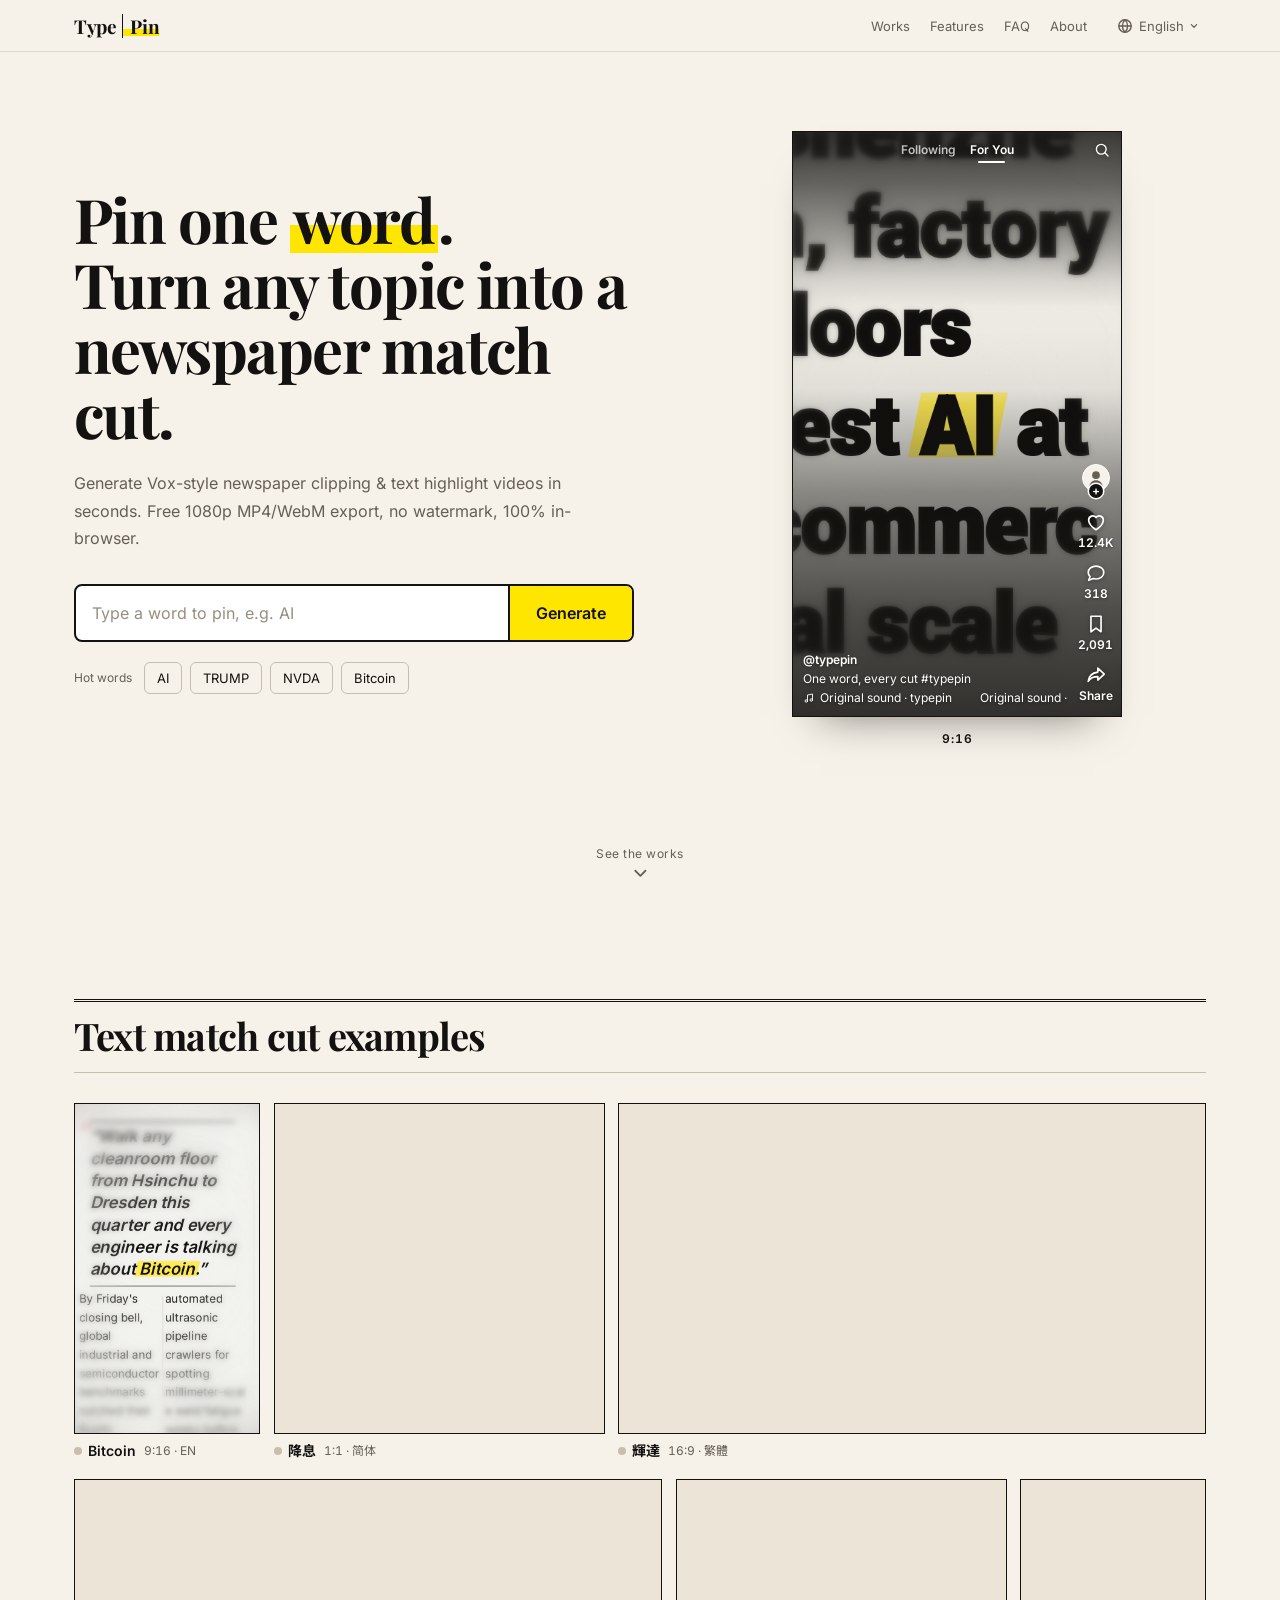
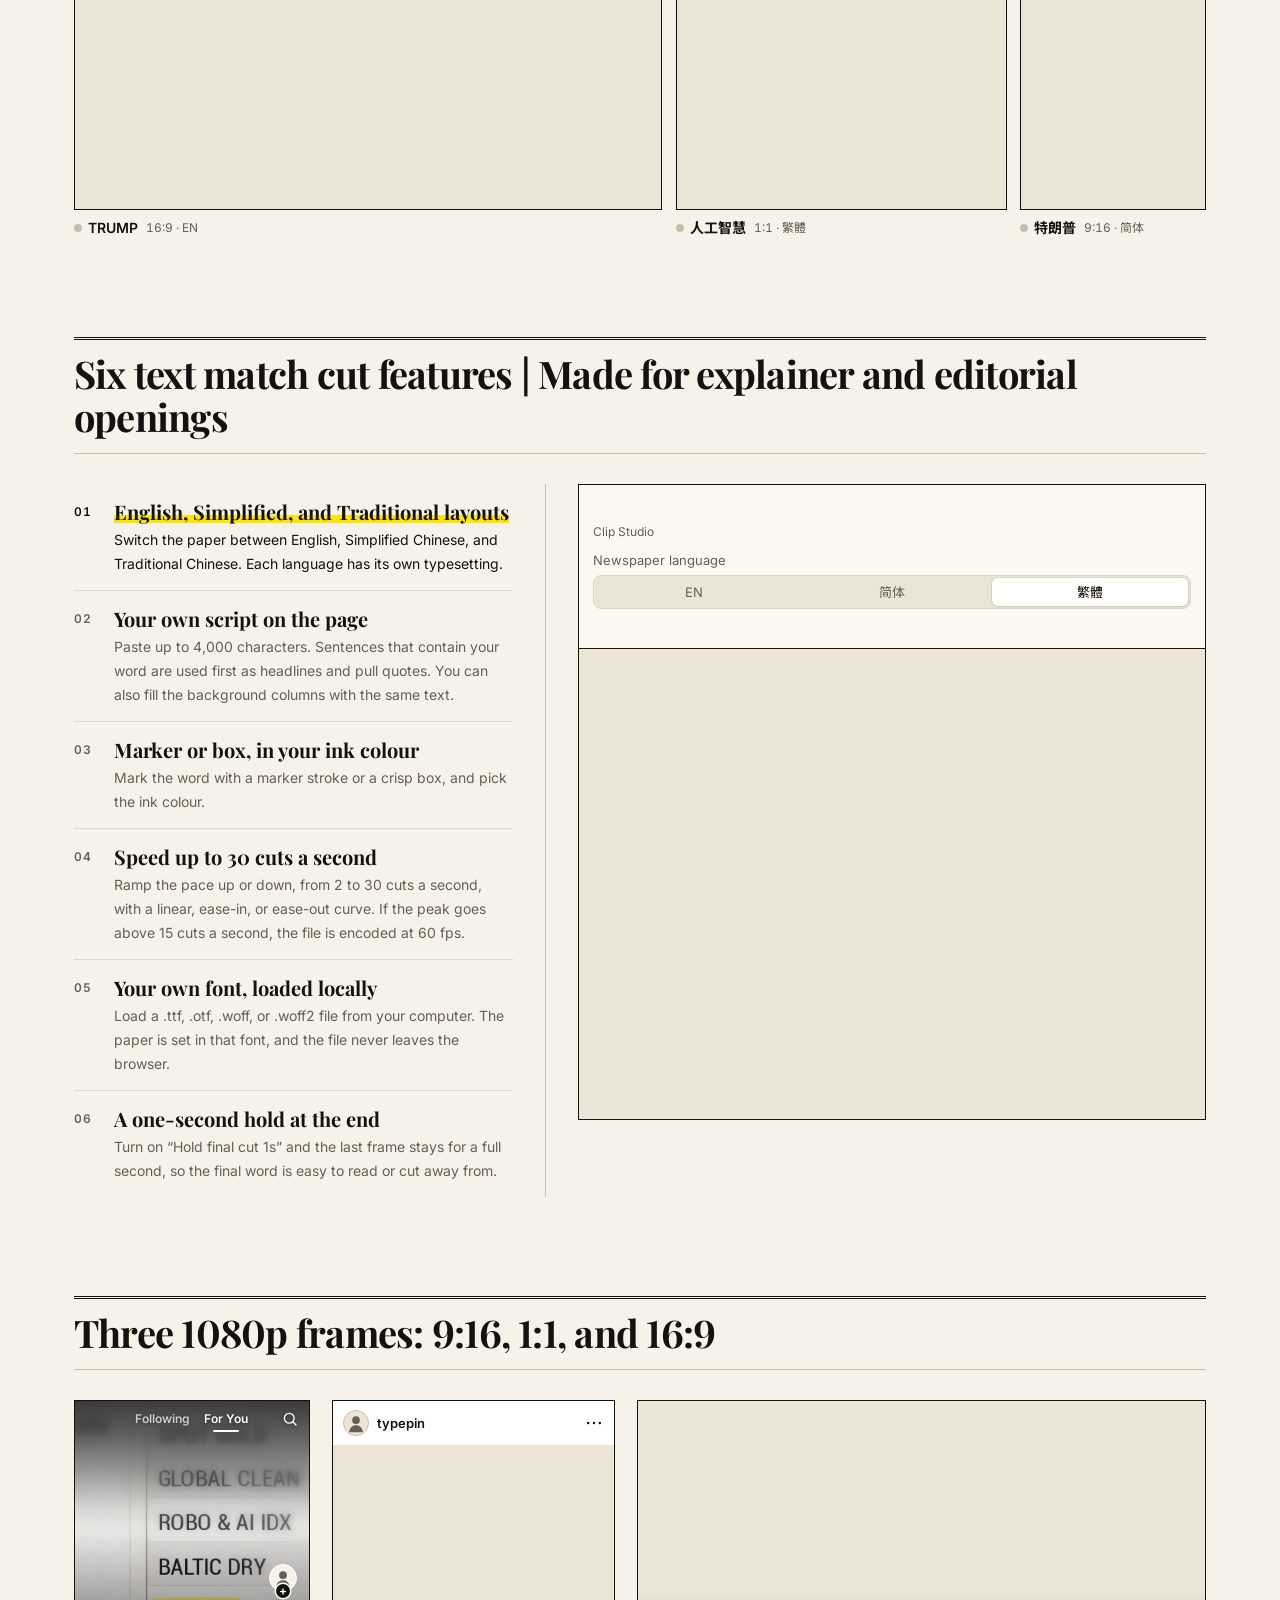
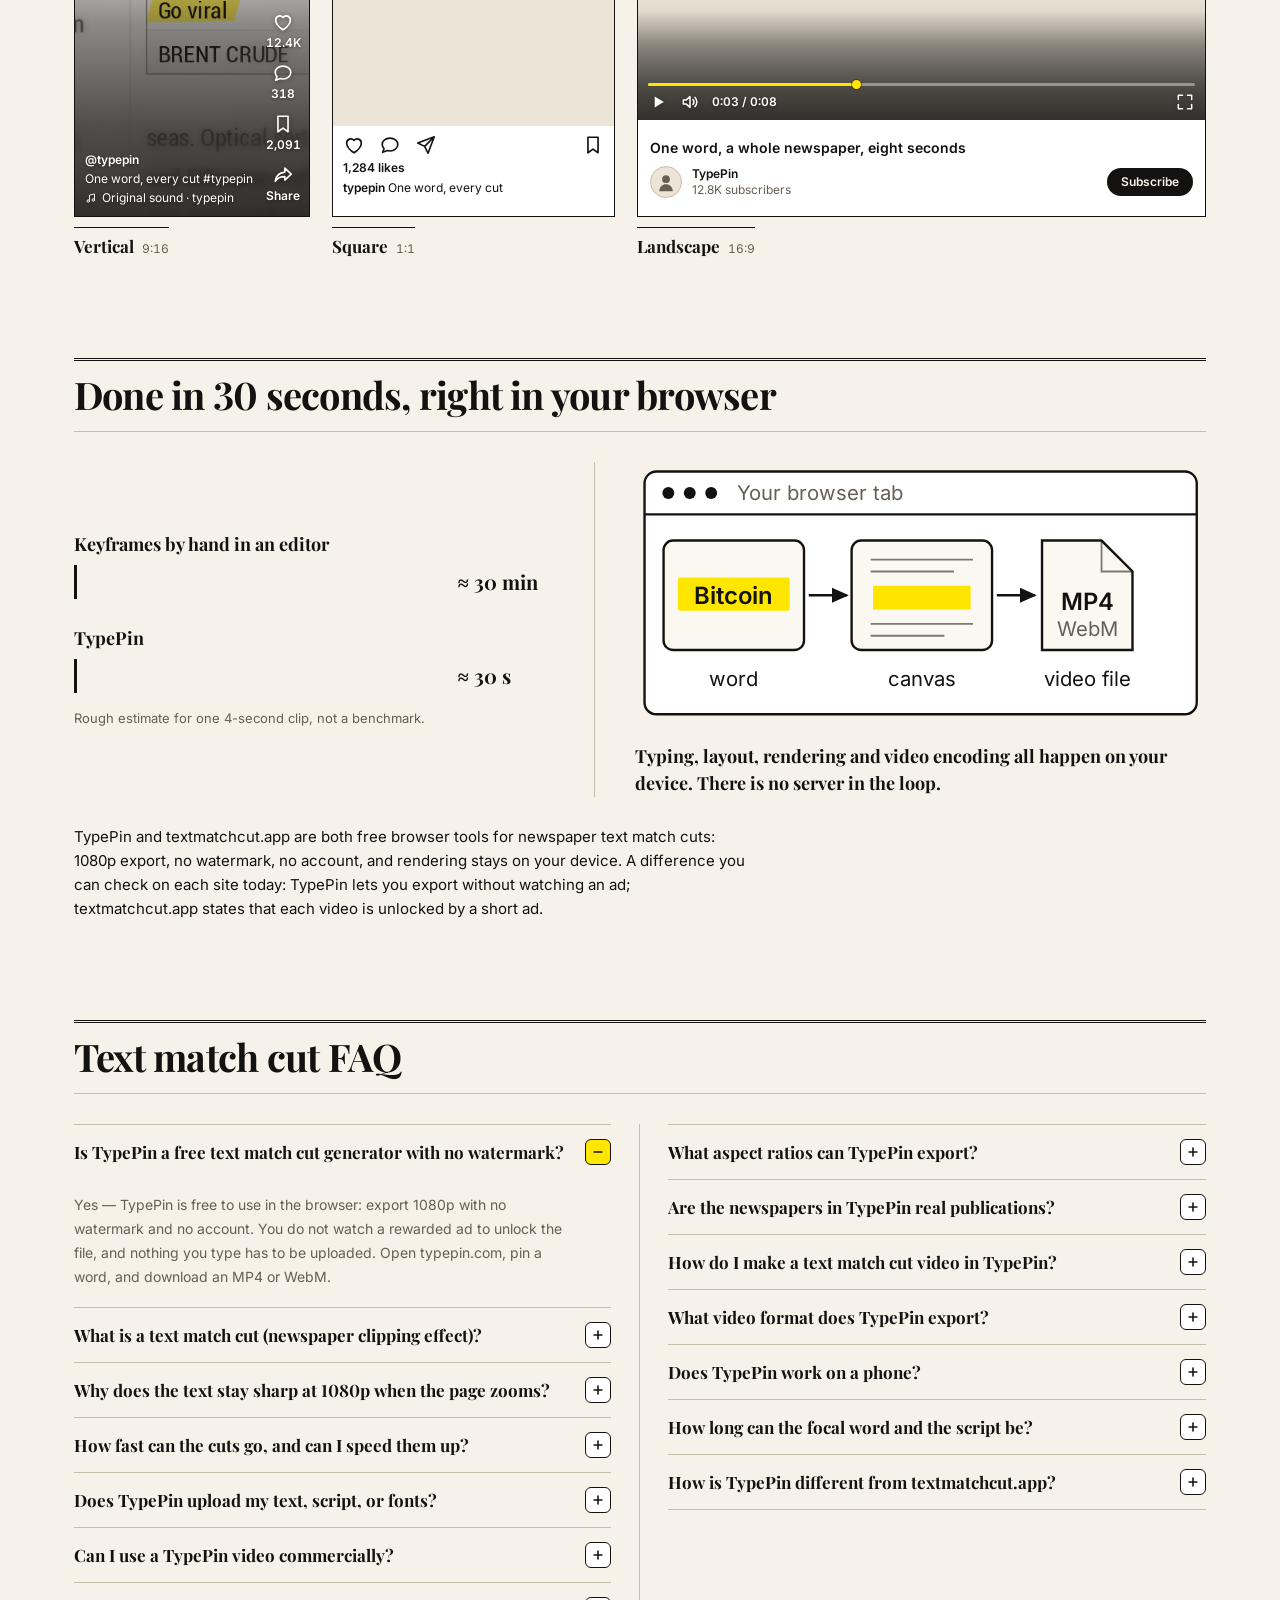
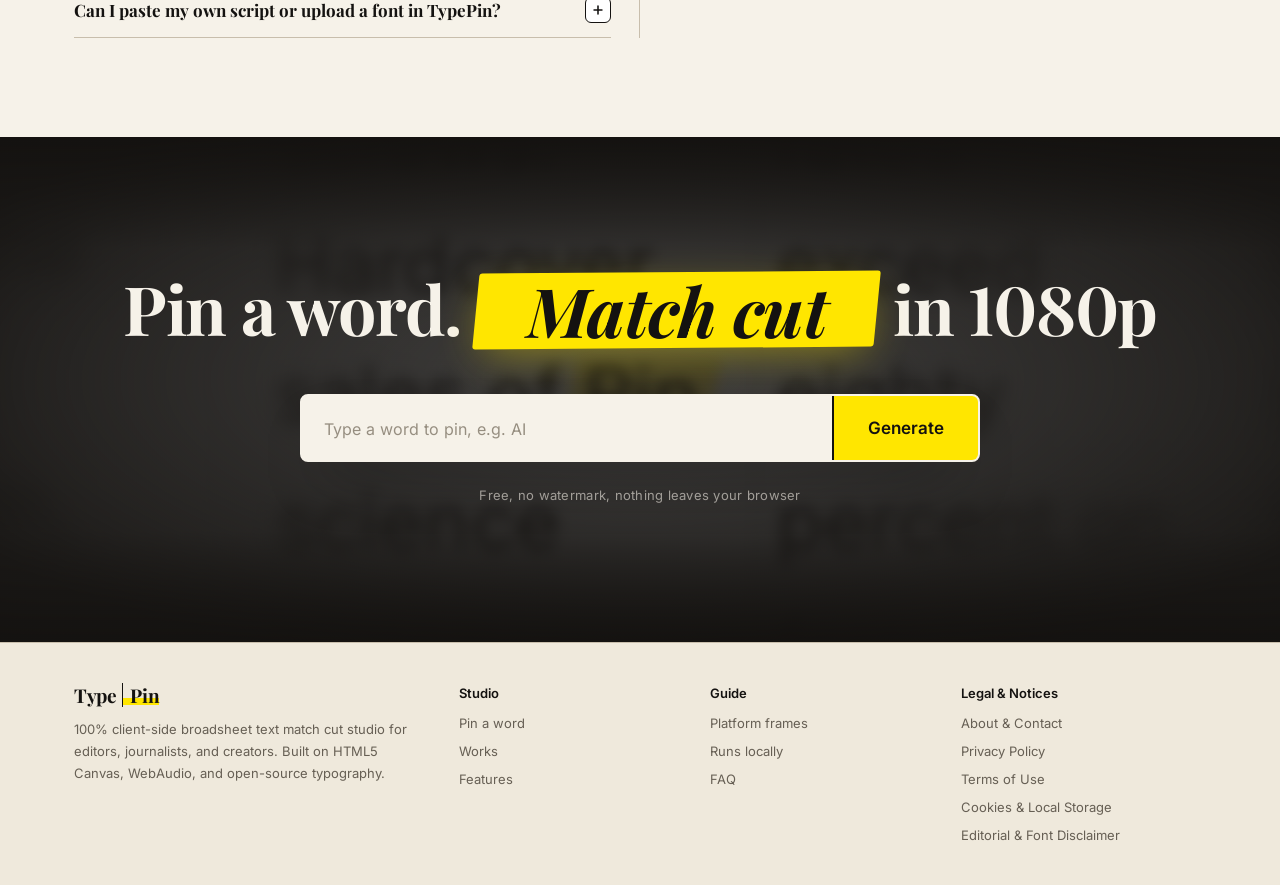
==== commit efc1be40: "Add TypePin GEO/SEO pass without changing main Tighten how AI search and crawlers read the site: lan" ====
--- a/index.html
+++ b/index.html
@@ -1,5 +1,5 @@
 <!DOCTYPE html>
-<html lang="en" data-ui-lang="en" data-en-title="Text Match Cut Generator: Free Newspaper Effect Maker | TypePin" data-zh-title="文字跳切（Text Match Cut）免费在线生成器 | 钉字" data-hant-title="文字跳切（Text Match Cut）免費線上產生器 | 釘字" data-en-description="Make a newspaper text match cut in about 30 seconds: one word stays pinned in the centre while the pages change every cut — the kind of newspaper clipping or Vox-style highlight zoom used in explainer openings. Sized for TikTok, Instagram and YouTube. Free 1080p, no watermark, runs locally in your browser, nothing uploaded." data-zh-description="输入一个词，几秒生成 Vox 风格的报纸文字跳切视频。1080p，免费无水印，全程在浏览器里完成，不上传。常见于解说和纪录片开场，也有人叫它报纸剪报放大特效或文字匹配转场。" data-hant-description="輸入一個詞，幾秒生成 Vox 風格的報紙文字跳切影片。1080p，免費無水印，全程在瀏覽器裡完成，不上傳。常見於解說和紀錄片開場，也有人叫它報紙剪報放大特效或文字匹配轉場。">
+<html lang="en" data-ui-lang="en" data-en-title="Text Match Cut Generator: Free Newspaper Effect Maker | TypePin" data-zh-title="文字跳切（Text Match Cut）免费在线生成器 | 钉字" data-hant-title="文字跳切（Text Match Cut）免費線上產生器 | 釘字" data-en-description="Generate Vox-style newspaper clipping and text highlight videos in seconds. Free 1080p MP4/WebM export, no watermark, 100% in-browser. Nothing you type is uploaded." data-zh-description="几秒生成 Vox 风格的报纸剪报与文字高亮视频。免费导出 1080p MP4/WebM，无水印，全程在浏览器里完成，不上传。" data-hant-description="幾秒生成 Vox 風格的報紙剪報與文字高亮影片。免費匯出 1080p MP4/WebM，無水印，全程在瀏覽器裡完成，不上傳。">
 <head>
   <!-- Google tag (gtag.js) -->
   <script async src="https://www.googletagmanager.com/gtag/js?id=G-3Q4XWWEMQG"></script>
@@ -18,23 +18,23 @@
   <link rel="alternate" hreflang="zh-Hant" href="https://typepin.com/?lang=hant">
   <link rel="alternate" hreflang="x-default" href="https://typepin.com/">
   <link rel="describedby" href="/llms.txt">
-  <meta name="description" content="Make a newspaper text match cut in about 30 seconds: one word stays pinned in the centre while the pages change every cut — the kind of newspaper clipping or Vox-style highlight zoom used in explainer openings. Sized for TikTok, Instagram and YouTube. Free 1080p, no watermark, runs locally in your browser, nothing uploaded.">
+  <meta name="description" content="Generate Vox-style newspaper clipping and text highlight videos in seconds. Free 1080p MP4/WebM export, no watermark, 100% in-browser. Nothing you type is uploaded.">
   <meta property="og:type" content="website">
   <meta property="og:site_name" content="TypePin">
-  <meta property="og:locale" content="en">
+  <meta property="og:locale" content="en_US">
   <meta property="og:locale:alternate" content="zh_CN">
   <meta property="og:locale:alternate" content="zh_TW">
   <meta property="og:url" content="https://typepin.com/">
-  <meta property="og:title" content="TypePin — 钉字">
-  <meta property="og:description" content="Make a newspaper text match cut in about 30 seconds: one word stays pinned in the centre while the pages change every cut — the kind of newspaper clipping or Vox-style highlight zoom used in explainer openings. Sized for TikTok, Instagram and YouTube. Free 1080p, no watermark, runs locally in your browser, nothing uploaded.">
+  <meta property="og:title" content="Text Match Cut Generator: Free Newspaper Effect Maker | TypePin">
+  <meta property="og:description" content="Generate Vox-style newspaper clipping and text highlight videos in seconds. Free 1080p MP4/WebM export, no watermark, 100% in-browser. Nothing you type is uploaded.">
   <meta property="og:image" content="https://typepin.com/og-image.png">
   <meta property="og:image:type" content="image/png">
   <meta property="og:image:width" content="1200">
   <meta property="og:image:height" content="630">
   <meta property="og:image:alt" content="TypePin / 钉字">
   <meta name="twitter:card" content="summary_large_image">
-  <meta name="twitter:title" content="TypePin — 钉字">
-  <meta name="twitter:description" content="Make a newspaper text match cut in about 30 seconds: one word stays pinned in the centre while the pages change every cut — the kind of newspaper clipping or Vox-style highlight zoom used in explainer openings. Sized for TikTok, Instagram and YouTube. Free 1080p, no watermark, runs locally in your browser, nothing uploaded.">
+  <meta name="twitter:title" content="Text Match Cut Generator: Free Newspaper Effect Maker | TypePin">
+  <meta name="twitter:description" content="Generate Vox-style newspaper clipping and text highlight videos in seconds. Free 1080p MP4/WebM export, no watermark, 100% in-browser. Nothing you type is uploaded.">
   <meta name="twitter:image" content="https://typepin.com/og-image.png">
   <meta name="twitter:image:alt" content="TypePin / 钉字">
   <link rel="icon" href="./favicon.svg" type="image/svg+xml">
@@ -125,10 +125,10 @@
           },
           {
             "@type": "Question",
-            "name": "What aspect ratio should I use for TikTok, Reels, Shorts, or YouTube?",
+            "name": "What aspect ratios can TypePin export?",
             "acceptedAnswer": {
               "@type": "Answer",
-              "text": "Use 9:16 (1080 × 1920) for TikTok, Instagram Reels, and YouTube Shorts; 1:1 (1080 × 1080) for square posts or a picture-in-picture card; and 16:9 (1920 × 1080) for YouTube and other widescreen edits. All three are 1080p."
+              "text": "TypePin exports three 1080p frames: 9:16 (1080 × 1920) for vertical clips, 1:1 (1080 × 1080) for square posts or a picture-in-picture card, and 16:9 (1920 × 1080) for landscape edits."
             }
           },
           {
@@ -170,6 +170,14 @@
               "@type": "Answer",
               "text": "The focal word can be up to 23 characters, and a pasted script can be up to 4,000 characters. Those limits are set in the TypePin editor. Sentences that include the focal word are used first when you paste a script."
             }
+          },
+          {
+            "@type": "Question",
+            "name": "How is TypePin different from textmatchcut.app?",
+            "acceptedAnswer": {
+              "@type": "Answer",
+              "text": "Both are free, browser-based newspaper text match-cut tools: you can export 1080p with no watermark and no account, and rendering stays on your device. One difference you can check on each site today is the export step: TypePin does not ask you to watch an ad to unlock the file; textmatchcut.app states that each video is unlocked by a short ad."
+            }
           }
         ]
       }
@@ -200,12 +208,13 @@
             ["Does TypePin upload my text, script, or fonts?", "No: layout, sound, and the MP4 or WebM encode all run in your browser on your device. The word you type, a script you paste, a font you load, and the finished file are not sent to TypePin’s server to be rendered. The site only serves the static app files."],
             ["Can I use a TypePin video commercially?", "Yes: you can use the MP4 or WebM you export in commercial work, with no fee and no credit to TypePin. Built-in fonts are under SIL OFL 1.1 or Apache 2.0. If you upload your own font or paste someone else’s copy, you need the rights for those materials. Do not pass the simulated pages off as a real newspaper."],
             ["Can I paste my own script or upload a font in TypePin?", "Yes: open Advanced Settings, then Fonts & Copy, to paste a script or load a local font. You can paste up to 4,000 characters; sentences that contain your focal word are highlighted first, and you can fill the background columns with the same text. Upload loads a local .ttf, .otf, .woff, or .woff2 file into the browser only, not onto a server."],
-            ["What aspect ratio should I use for TikTok, Reels, Shorts, or YouTube?", "Use 9:16 (1080 × 1920) for TikTok, Instagram Reels, and YouTube Shorts; 1:1 (1080 × 1080) for square posts or a picture-in-picture card; and 16:9 (1920 × 1080) for YouTube and other widescreen edits. All three are 1080p."],
+            ["What aspect ratios can TypePin export?", "TypePin exports three 1080p frames: 9:16 (1080 × 1920) for vertical clips, 1:1 (1080 × 1080) for square posts or a picture-in-picture card, and 16:9 (1920 × 1080) for landscape edits."],
             ["Are the newspapers in TypePin real publications?", "No: every masthead, headline, quote, and ticker is a typographic stand-in generated in the browser, not a page from a real paper. The names and lines are fictional. Do not use the stills or the video as if they were genuine news."],
             ["How do I make a text match cut video in TypePin?", "Open typepin.com, type the word you want pinned, choose 9:16, 1:1, or 16:9, then export. That is enough for a first clip. If you want more control, use Advanced Settings to change pace, paste a script, or upload a font. The file is an MP4 or WebM, rendered in your browser, with no watermark."],
             ["What video format does TypePin export?", "TypePin exports 1080p as MP4 or WebM, at 8 Mbps, recorded in the browser. The app prefers MP4 when the browser supports it, and falls back to WebM. Frame rate is 30 fps, or 60 fps when the cut rate goes above 15 per second. If a browser cannot record video in the page, TypePin will say so."],
             ["Does TypePin work on a phone?", "Yes. Open typepin.com in Safari on iPhone or Chrome on Android, type your text, and export the video straight to your phone. No app to install, and exports are MP4 or WebM depending on your browser."],
-            ["How long can the focal word and the script be?", "The focal word can be up to 23 characters, and a pasted script can be up to 4,000 characters. Those limits are set in the TypePin editor. Sentences that include the focal word are used first when you paste a script."]
+            ["How long can the focal word and the script be?", "The focal word can be up to 23 characters, and a pasted script can be up to 4,000 characters. Those limits are set in the TypePin editor. Sentences that include the focal word are used first when you paste a script."],
+            ["How is TypePin different from textmatchcut.app?", "Both are free, browser-based newspaper text match-cut tools: you can export 1080p with no watermark and no account, and rendering stays on your device. One difference you can check on each site today is the export step: TypePin does not ask you to watch an ad to unlock the file; textmatchcut.app states that each video is unlocked by a short ad."]
           ]
         },
         zh: {
@@ -218,12 +227,13 @@
             ["我输入的字、文稿或字体会被上传吗？", "你输入的字、文稿和字体都不会被上传，排版、音效和成片编码都在这台设备的浏览器里完成。钉字的服务器不做云端渲染，网站只负责提供这个静态工具本身。"],
             ["钉字导出的视频能商用吗？", "钉字导出的 MP4 或 WebM 可以商用，不必向钉字付版税或署名，自带字体遵循 SIL OFL 1.1 或 Apache 2.0。若你上传自己的字体，或粘贴别人的文稿，需要你自己有权使用。不要把模拟出来的版面当成真报纸去用。"],
             ["怎么导入自己的文稿或字体？", "打开「详细设置」里的「字体与正文」，最多可粘贴 4,000 字，也可在浏览器里加载本地字体文件。带焦点词的句子会优先出现，也可以让背景栏铺上同一篇文稿。点「上传」可加载 .ttf、.otf、.woff 或 .woff2，文件不会传到服务器。"],
-            ["抖音、小红书、视频号、B 站该用什么画幅？", "竖屏发抖音、小红书或视频号请选 9:16（1080 × 1920），方图用 1:1，B 站或横屏用 16:9。三种都是 1080P，在钉字里可以直接选。"],
+            ["钉字支持哪些画幅？", "钉字可以导出三种 1080P 画幅：直式 9:16（1080 × 1920），方形 1:1（1080 × 1080，也适合做子母画面），横式 16:9（1920 × 1080）。"],
             ["钉字画面里的报纸是真的吗？", "不是真报纸：报头、标题、引语和行情表都是浏览器里生成的模拟版面，名字和句子也是虚构的。不要拿这些画面去冒充真实新闻。"],
             ["怎么做出一条这样的视频？", "打开 typepin.com，输入要钉在画面中间的词，选好 9:16、1:1 或 16:9，再点导出就能做出一条文字跳切。想再调整，就到「详细设置」里改节奏、贴文稿或上传字体。成片是浏览器里生成的 MP4 或 WebM，没有水印。"],
             ["钉字导出的是什么格式？", "钉字导出 1080P 的 MP4 或 WebM，码率 8 Mbps，在浏览器里直接录出，并优先尝试 MP4。浏览器不支持时会改用 WebM。默认 30 帧，刀速超过每秒 15 刀时用 60 帧。若当前浏览器不能在页面里录像，钉字会提示。"],
             ["手机上能直接生成吗？", "可以。iPhone 用 Safari、安卓用 Chrome 打开 typepin.com，输入文字就能直接导出视频存到手机，不用装 App；按浏览器不同导出 MP4 或 WebM。"],
-            ["焦点词和文稿分别能写多长？", "焦点词最多 23 个字符，粘贴的文稿最多 4,000 字，这两项都是编辑器里写死的上限。贴文稿时，带有焦点词的句子会优先拿来做高亮。"]
+            ["焦点词和文稿分别能写多长？", "焦点词最多 23 个字符，粘贴的文稿最多 4,000 字，这两项都是编辑器里写死的上限。贴文稿时，带有焦点词的句子会优先拿来做高亮。"],
+            ["钉字和 textmatchcut.app 有什么区别？", "两者都是免费的浏览器端报刊文字跳切工具：1080p 导出、无水印、不用注册，渲染也在你的设备上完成。眼下能直接核实的一个差别是导出这一步：钉字不用先看广告才能下载；textmatchcut.app 自己写明，每生成一支要先看一段短广告。"]
           ]
         },
         hant: {
@@ -236,20 +246,39 @@
             ["我輸入的字、文稿或字體會被上傳嗎？", "你輸入的字、文稿和字體都不會被上傳，排版、音效和成品編碼都在這台裝置的瀏覽器裡完成。釘字的伺服器不做雲端算圖，網站只負責提供這個靜態工具本身。"],
             ["釘字匯出的影片能商用嗎？", "釘字匯出的 MP4 或 WebM 可以商用，不必向釘字付權利金或署名，內建字體遵循 SIL OFL 1.1 或 Apache 2.0。若你載入自己的字體，或貼上別人的文稿，需要你自己有權使用。不要把模擬出來的版面當成真報紙去用。"],
             ["怎麼匯入自己的文稿或字體？", "打開「詳細設定」裡的「字體與內文」，最多可貼上 4,000 字，也可在瀏覽器裡載入本機字體檔。含焦點詞的句子會優先出現，也可以讓背景欄鋪上同一篇文稿。點「上傳」可載入 .ttf、.otf、.woff 或 .woff2，檔案不會傳到伺服器。"],
-            ["Reels、Shorts、TikTok、YouTube 該用什麼畫幅？", "直式的 Instagram Reels、YouTube Shorts、TikTok 或小紅書，用 9:16（1080 × 1920）。方型貼文或子母畫面用 1:1（1080 × 1080），YouTube 或 B 站這類橫式影片用 16:9（1920 × 1080）。三種都是 1080P，在釘字裡可以直接選。"],
+            ["釘字支援哪些畫幅？", "釘字可以匯出三種 1080P 畫幅：直式 9:16（1080 × 1920），方形 1:1（1080 × 1080，也適合做子母畫面），橫式 16:9（1920 × 1080）。"],
             ["釘字畫面裡的報紙是真的嗎？", "不是真報紙：報頭、標題、引語和行情表都是瀏覽器裡生成的模擬版面，名字和句子也是虛構的。不要拿這些畫面去冒充真實新聞。"],
             ["怎麼做出一條這樣的影片？", "打開 typepin.com，輸入要釘在畫面中間的詞，選好 9:16、1:1 或 16:9，再點匯出就能做出一支文字跳切。想再調整，就到「詳細設定」裡改節奏、貼文稿或上傳字體。成品是瀏覽器裡生成的 MP4 或 WebM，沒有浮水印。"],
             ["釘字匯出的是什麼格式？", "釘字匯出 1080P 的 MP4 或 WebM，位元率 8 Mbps，在瀏覽器裡直接錄出，並優先嘗試 MP4。瀏覽器不支援時會改用 WebM。預設 30 幀，刀速超過每秒 15 刀時用 60 幀。若目前瀏覽器不能在頁面裡錄影，釘字會提示。"],
             ["手機上能直接生成嗎？", "可以。iPhone 用 Safari、Android 用 Chrome 打開 typepin.com，輸入文字就能直接匯出影片存到手機，不用裝 App；依瀏覽器不同匯出 MP4 或 WebM。"],
-            ["焦點詞和文稿分別能寫多長？", "焦點詞最多 23 個字元，貼上的文稿最多 4,000 字，這兩項都是編輯器裡寫死的上限。貼文稿時，含焦點詞的句子會優先用來做高亮。"]
+            ["焦點詞和文稿分別能寫多長？", "焦點詞最多 23 個字元，貼上的文稿最多 4,000 字，這兩項都是編輯器裡寫死的上限。貼文稿時，含焦點詞的句子會優先用來做高亮。"],
+            ["釘字和 textmatchcut.app 有什麼區別？", "兩者都是免費的瀏覽器端報刊文字跳切工具：1080p 匯出、無浮水印、不必註冊，渲染也在你的裝置上完成。眼下能直接核實的一個差別是匯出這一步：釘字不用先看廣告才能下載；textmatchcut.app 自己寫明，每生成一支要先看一段短廣告。"]
           ]
         }
       };
+      var softAppDesc = {
+        en: "A free, browser-based newspaper text match-cut studio. Pin a word, export 1080p MP4 or WebM with no watermark. Nothing you type is uploaded for rendering.",
+        zh: "免费的浏览器端报刊文字跳切工具。钉住一个词，导出 1080p MP4 或 WebM，无水印。输入内容不会为渲染被上传。",
+        hant: "免費的瀏覽器端報刊文字跳切工具。釘住一個詞，匯出 1080p MP4 或 WebM，無浮水印。輸入內容不會為算繪被上傳。"
+      };
       window.__syncDescription = function (lang) {
-        var description = document.documentElement.getAttribute("data-" + lang + "-description");
-        document.querySelectorAll('meta[name="description"], meta[property="og:description"], meta[name="twitter:description"]').forEach(function (meta) {
-          meta.content = description;
-        });
+        var key = lang === "hant" ? "hant" : (lang === "zh" ? "zh" : "en");
+        var description = document.documentElement.getAttribute("data-" + key + "-description");
+        var title = document.documentElement.getAttribute("data-" + key + "-title");
+        if (description) {
+          document.querySelectorAll('meta[name="description"], meta[property="og:description"], meta[name="twitter:description"]').forEach(function (meta) {
+            meta.content = description;
+          });
+        }
+        if (title) {
+          document.title = title;
+          document.querySelectorAll('meta[property="og:title"], meta[name="twitter:title"]').forEach(function (meta) {
+            meta.content = title;
+          });
+        }
+        var locale = key === "hant" ? "zh_TW" : (key === "zh" ? "zh_CN" : "en_US");
+        var locEl = document.querySelector('meta[property="og:locale"]');
+        if (locEl) locEl.setAttribute("content", locale);
       };
       window.__syncFaqJsonLd = function (lang) {
         try {
@@ -257,10 +286,13 @@
           var spec = faqByLang[key];
           var el = document.getElementById("ldJson") || document.querySelector('script[type="application/ld+json"]');
           if (!el || !spec) return;
+          var app = {};
+          for (var k in softApp) if (Object.prototype.hasOwnProperty.call(softApp, k)) app[k] = softApp[k];
+          if (softAppDesc[key]) app.description = softAppDesc[key];
           el.textContent = JSON.stringify({
             "@context": "https://schema.org",
             "@graph": [
-              softApp,
+              app,
               {
                 "@type": "FAQPage",
                 "inLanguage": spec.inLanguage,
@@ -2292,7 +2324,7 @@
     .plat-who span { color: var(--muted); }
     .plat-sub { flex: none; padding: 0 14px; border-radius: 999px; background: var(--ink); color: var(--paper); font-weight: 600; line-height: 28px; }
 
-    /* Simplified Chinese chrome: 抖音 rail extras, 小红书 note card, B站 watch page. Generic icons, accents only hint at the platform. */
+    /* Simplified Chinese chrome: vertical rail extras, note card, landscape watch page. Generic icons and accents only. */
     .plat-cn { --pb: #fb7299; }
     html[data-ui-lang="zh"] .plat-rail .plat-av i { background: #fe2c55; }
     .plat-rail .plat-disc { display: grid; place-items: center; width: 28px; height: 28px; border: 1.5px solid rgba(255, 255, 255, 0.7); border-radius: 50%; background: #2a2724; text-shadow: none; }
@@ -2350,6 +2382,9 @@
     .cmp.is-in .cmp-fill { width: var(--w); transition: width var(--dur) linear; }
     .cmp-val { font-family: var(--font-serif); font-size: 20px; line-height: 28px; font-weight: 700; font-variant-numeric: tabular-nums; }
     .cmp-foot { margin: 14px 0 0; color: var(--muted); font-size: 13px; line-height: 22px; }
+    .cmp-also { margin: 28px 0 0; color: var(--ink); font-size: 15px; line-height: 24px; max-width: 42rem; }
+    html[data-ui-lang="zh"] .cmp-also,
+    html[data-ui-lang="hant"] .cmp-also { line-height: 1.7; }
 
     .local-lead { margin: 0; font-family: var(--font-serif); font-size: 18px; line-height: 1.5; font-weight: 700; }
     html[data-ui-lang="zh"] .local-lead, html[data-ui-lang="hant"] .local-lead { line-height: 1.7; }
@@ -3409,22 +3444,22 @@
     <section id="frames" class="landing sec">
       <div class="sec-in">
         <header class="sec-head">
-          <h2 class="sec-title"><span class="lang-en">Sized for TikTok, Instagram and YouTube</span><span class="lang-zh">抖音、小红书、B站尺寸一键适配</span><span class="lang-hant">TikTok、Instagram、YouTube 尺寸一鍵適配</span></h2>
+          <h2 class="sec-title"><span class="lang-en">Three 1080p frames: 9:16, 1:1, and 16:9</span><span class="lang-zh">三种 1080P 画幅：9:16、1:1、16:9</span><span class="lang-hant">三種 1080P 畫幅：9:16、1:1、16:9</span></h2>
         </header>
 
         <svg width="0" height="0" style="position:absolute" aria-hidden="true" focusable="false"><defs><symbol id="pi-heart" viewBox="0 0 24 24"><path d="M12 20.5s-8-4.9-8-10.7A4.5 4.5 0 0 1 12 7a4.5 4.5 0 0 1 8 2.8c0 5.8-8 10.7-8 10.7z"/></symbol><symbol id="pi-comment" viewBox="0 0 24 24"><path d="M20.5 11.5c0 4-3.8 7-8.5 7-1 0-2-.1-2.8-.4L4 20l1.5-4C4.3 14.8 3.5 13.2 3.5 11.5c0-4 3.8-7 8.5-7s8.5 3 8.5 7z"/></symbol><symbol id="pi-send" viewBox="0 0 24 24"><path d="M21 3 10.5 13.5M21 3l-6.8 18-3.7-7.5L3 9.8z"/></symbol><symbol id="pi-bookmark" viewBox="0 0 24 24"><path d="M6.5 3.5h11v17l-5.5-4-5.5 4z"/></symbol><symbol id="pi-share" viewBox="0 0 24 24"><path d="M14 4.5 21 11l-7 6.5v-3.8c-5 0-8.3 1.6-10.5 5.3.5-5.7 4-9.4 10.5-10.2z"/></symbol><symbol id="pi-more" viewBox="0 0 24 24"><g fill="currentColor" stroke="none"><circle cx="5" cy="12" r="1.5"/><circle cx="12" cy="12" r="1.5"/><circle cx="19" cy="12" r="1.5"/></g></symbol><symbol id="pi-search" viewBox="0 0 24 24"><circle cx="11" cy="11" r="6.5"/><path d="m20 20-4.2-4.2"/></symbol><symbol id="pi-play" viewBox="0 0 24 24"><path d="M8 5.5v13l11-6.5z" fill="currentColor" stroke="none"/></symbol><symbol id="pi-volume" viewBox="0 0 24 24"><path d="M4 9.5h3.5L12 5.5v13l-4.5-4H4z"/><path d="M15.5 9a4.5 4.5 0 0 1 0 6M18 6.5a8 8 0 0 1 0 11"/></symbol><symbol id="pi-full" viewBox="0 0 24 24"><path d="M4 9V4h5M20 9V4h-5M4 15v5h5M20 15v5h-5"/></symbol><symbol id="pi-music" viewBox="0 0 24 24"><path d="M9 18V6l10-2v12"/><circle cx="6.5" cy="18" r="2.5"/><circle cx="16.5" cy="16" r="2.5"/></symbol><symbol id="pi-star" viewBox="0 0 24 24"><path d="M12 3.6l2.6 5.4 5.9.8-4.3 4.1 1.1 5.9L12 17l-5.3 2.8 1.1-5.9-4.3-4.1 5.9-.8z"/></symbol><symbol id="pi-thumb" viewBox="0 0 24 24"><path d="M3.5 10.5H7V20H3.5z"/><path d="M7 10.5l3.6-6.3c1.7-.2 2.9 1.2 2.4 2.9l-.7 2.9h5.8c1.3 0 2.2 1.2 1.8 2.4l-1.6 6c-.2.9-1 1.6-2 1.6H7"/></symbol><symbol id="pi-coin" viewBox="0 0 24 24"><circle cx="12" cy="12" r="8.5"/><rect x="8.8" y="8.8" width="6.4" height="6.4" rx="1.2"/></symbol><symbol id="pi-person" viewBox="0 0 24 24"><g fill="currentColor" stroke="none"><circle cx="12" cy="8.6" r="4.6"/><path d="M3.8 23c.6-5.6 3.9-8.4 8.2-8.4s7.6 2.8 8.2 8.4z"/></g></symbol></defs></svg>
         <div class="plat-row">
           <button type="button" class="plat r916" data-demo-id="p1" aria-label="Use the 9:16 frame" data-en-label="Use the 9:16 frame" data-zh-label="选用 9:16 画幅" data-hant-label="選用 9:16 畫幅">
             <span class="plat-media"><span class="plat-shot"><canvas id="demo-p1" width="304" height="540"></canvas><span class="plat-ui plat-top" aria-hidden="true"><span class="plat-tabs"><span><span class="lang-en">Following</span><span class="lang-zh">关注</span><span class="lang-hant">追蹤</span></span><b><span class="lang-en">For You</span><span class="lang-zh">推荐</span><span class="lang-hant">推薦</span></b></span><svg><use href="#pi-search"/></svg></span><span class="plat-ui plat-rail" aria-hidden="true"><span class="plat-av"><svg><use href="#pi-person"/></svg><i>+</i></span><span class="plat-act"><svg><use href="#pi-heart"/></svg><span class="lang-en">12.4K</span><span class="lang-zh">1.2万</span><span class="lang-hant">1.2萬</span></span><span class="plat-act"><svg><use href="#pi-comment"/></svg>318</span><span class="plat-act"><svg class="plat-intl"><use href="#pi-bookmark"/></svg><svg class="plat-cn"><use href="#pi-star"/></svg>2,091</span><span class="plat-act"><svg><use href="#pi-share"/></svg><span class="lang-en">Share</span><span class="lang-zh">586</span><span class="lang-hant">分享</span></span><span class="plat-disc plat-cn"><svg><use href="#pi-music"/></svg></span></span><span class="plat-ui plat-info" aria-hidden="true"><b>@typepin</b><span class="plat-text"><span class="lang-en">One word, every cut #typepin</span><span class="lang-zh">一个词，每一刀都换版 #typepin</span><span class="lang-hant">一個詞，每一刀都換版 #typepin</span></span><span class="plat-snd"><svg><use href="#pi-music"/></svg><span class="plat-win"><span class="plat-run"><span><span class="lang-en">Original sound · typepin</span><span class="lang-zh">原声 · typepin</span><span class="lang-hant">原聲 · typepin</span></span><span><span class="lang-en">Original sound · typepin</span><span class="lang-zh">原声 · typepin</span><span class="lang-hant">原聲 · typepin</span></span></span></span></span></span></span></span>
-            <span class="plat-cap"><span class="plat-name"><span class="lang-en">TikTok·Reels·Shorts</span><span class="lang-zh">抖音</span><span class="lang-hant">TikTok·Reels</span></span><span class="plat-meta">9:16</span></span>
+            <span class="plat-cap"><span class="plat-name"><span class="lang-en">Vertical</span><span class="lang-zh">直式</span><span class="lang-hant">直式</span></span><span class="plat-meta">9:16</span></span>
           </button>
           <button type="button" class="plat r11" data-demo-id="p2" aria-label="Use the 1:1 frame" data-en-label="Use the 1:1 frame" data-zh-label="选用 1:1 画幅" data-hant-label="選用 1:1 畫幅">
             <span class="plat-media"><span class="plat-ui plat-head plat-intl" aria-hidden="true"><span class="plat-av"><svg><use href="#pi-person"/></svg></span><b>typepin</b><svg><use href="#pi-more"/></svg></span><span class="plat-shot"><canvas id="demo-p2" width="480" height="480"></canvas></span><span class="plat-ui plat-foot plat-intl" aria-hidden="true"><span class="plat-acts"><svg><use href="#pi-heart"/></svg><svg><use href="#pi-comment"/></svg><svg><use href="#pi-send"/></svg><svg class="plat-end"><use href="#pi-bookmark"/></svg></span><span class="plat-likes"><span class="lang-en">1,284 likes</span><span class="lang-hant">1,284 個讚</span></span><span class="plat-text"><b>typepin</b> <span class="lang-en">One word, every cut</span><span class="lang-hant">一個詞，每一刀都換版</span></span></span><span class="plat-ui plat-foot plat-cn" aria-hidden="true"><b class="plat-note">一个词，每一刀都换版，把「种草」钉在整张报纸中央</b><span class="plat-by"><span class="plat-av"><svg><use href="#pi-person"/></svg></span>typepin<span class="plat-like"><svg><use href="#pi-heart"/></svg>1.2万</span></span></span></span>
-            <span class="plat-cap"><span class="plat-name"><span class="lang-en">Instagram feed</span><span class="lang-zh">小红书</span><span class="lang-hant">Instagram</span></span><span class="plat-meta">1:1</span></span>
+            <span class="plat-cap"><span class="plat-name"><span class="lang-en">Square</span><span class="lang-zh">方形</span><span class="lang-hant">方形</span></span><span class="plat-meta">1:1</span></span>
           </button>
           <button type="button" class="plat r169" data-demo-id="p3" aria-label="Use the 16:9 frame" data-en-label="Use the 16:9 frame" data-zh-label="选用 16:9 画幅" data-hant-label="選用 16:9 畫幅">
             <span class="plat-media"><span class="plat-shot"><canvas id="demo-p3" width="540" height="304"></canvas><span class="plat-ui plat-ctl plat-intl" aria-hidden="true"><span class="plat-bar"><i></i></span><span class="plat-btns"><svg><use href="#pi-play"/></svg><svg><use href="#pi-volume"/></svg><span class="plat-time">0:03 / 0:08</span><svg class="plat-end"><use href="#pi-full"/></svg></span></span><span class="plat-ui plat-dm plat-cn" aria-hidden="true"><span style="top: 0; --d: 9s;">前方高能</span><span style="top: 18px; --d: 11s; --s: -4s;">钉住了钉住了</span><span style="top: 36px; --d: 8s; --s: -2s;">名场面</span></span><span class="plat-ui plat-ctl plat-cn" aria-hidden="true"><span class="plat-bar"><i></i></span><span class="plat-btns"><svg><use href="#pi-play"/></svg><span class="plat-time">0:03 / 0:08</span><span class="plat-dmt"><b>弹</b><i></i></span><span class="plat-dmi">发个友善的弹幕见证当下</span><svg class="plat-end"><use href="#pi-full"/></svg></span></span></span><span class="plat-ui plat-below plat-intl" aria-hidden="true"><b class="plat-title"><span class="lang-en">One word, a whole newspaper, eight seconds</span><span class="lang-hant">一個詞，一整張報紙，八秒</span></b><span class="plat-chan"><span class="plat-av"><svg><use href="#pi-person"/></svg></span><span class="plat-who"><b>TypePin</b><span><span class="lang-en">12.8K subscribers</span><span class="lang-hant">1.28萬位訂閱者</span></span></span><span class="plat-sub"><span class="lang-en">Subscribe</span><span class="lang-hant">訂閱</span></span></span></span><span class="plat-ui plat-below plat-cn" aria-hidden="true"><b class="plat-title">一个词，一整张报纸，八秒</b><span class="plat-chan"><span class="plat-av"><svg><use href="#pi-person"/></svg></span><span class="plat-who"><b>typepin</b><span>1.28万粉丝</span></span><span class="plat-sub plat-up">+ 关注</span></span><span class="plat-trio"><span class="plat-tri"><svg><use href="#pi-thumb"/></svg>1.2万</span><span class="plat-tri"><svg><use href="#pi-coin"/></svg>3,456</span><span class="plat-tri"><svg><use href="#pi-star"/></svg>2,091</span></span></span></span>
-            <span class="plat-cap"><span class="plat-name"><span class="lang-en">YouTube</span><span class="lang-zh">B站</span><span class="lang-hant">YouTube</span></span><span class="plat-meta">16:9</span></span>
+            <span class="plat-cap"><span class="plat-name"><span class="lang-en">Landscape</span><span class="lang-zh">横式</span><span class="lang-hant">橫式</span></span><span class="plat-meta">16:9</span></span>
           </button>
         </div>
       </div>
@@ -3498,6 +3533,11 @@
             </p>
           </div>
         </div>
+        <p class="cmp-also">
+          <span class="lang-en">TypePin and textmatchcut.app are both free browser tools for newspaper text match cuts: 1080p export, no watermark, no account, and rendering stays on your device. A difference you can check on each site today: TypePin lets you export without watching an ad; textmatchcut.app states that each video is unlocked by a short ad.</span>
+          <span class="lang-zh">钉字和 textmatchcut.app 都是免费的浏览器端报刊文字跳切工具：1080p 导出、无水印、不用注册，渲染也在你的设备上完成。眼下能直接核实的一个差别是：钉字导出不用先看广告；textmatchcut.app 自己写明，每生成一支要先看一段短广告。</span>
+          <span class="lang-hant">釘字和 textmatchcut.app 都是免費的瀏覽器端報刊文字跳切工具：1080p 匯出、無浮水印、不必註冊，渲染也在你的裝置上完成。眼下能直接核實的一個差別是：釘字匯出不用先看廣告；textmatchcut.app 自己寫明，每生成一支要先看一段短廣告。</span>
+        </p>
       </div>
     </section>
 
@@ -3639,17 +3679,17 @@
           <details class="faq-item">
             <summary>
               <span>
-                <span class="lang-en">What aspect ratio should I use for TikTok, Reels, Shorts, or YouTube?</span>
-                <span class="lang-zh">抖音、小红书、视频号、B 站该用什么画幅？</span>
-                <span class="lang-hant">Reels、Shorts、TikTok、YouTube 該用什麼畫幅？</span>
+                <span class="lang-en">What aspect ratios can TypePin export?</span>
+                <span class="lang-zh">钉字支持哪些画幅？</span>
+                <span class="lang-hant">釘字支援哪些畫幅？</span>
               </span>
               <span class="faq-sign" aria-hidden="true"><svg viewBox="0 0 16 16" fill="none" stroke="currentColor" stroke-width="1.8" stroke-linecap="round"><line class="faq-line-h" x1="3.5" y1="8" x2="12.5" y2="8"/><line class="faq-line-v" x1="8" y1="3.5" x2="8" y2="12.5"/></svg></span>
             </summary>
             <div class="faq-body">
               <p>
-                <span class="lang-en">Use 9:16 (1080 × 1920) for TikTok, Instagram Reels, and YouTube Shorts; 1:1 (1080 × 1080) for square posts or a picture-in-picture card; and 16:9 (1920 × 1080) for YouTube and other widescreen edits. All three are 1080p.</span>
-                <span class="lang-zh">竖屏发抖音、小红书或视频号请选 9:16（1080 × 1920），方图用 1:1，B 站或横屏用 16:9。三种都是 1080P，在钉字里可以直接选。</span>
-                <span class="lang-hant">直式的 Instagram Reels、YouTube Shorts、TikTok 或小紅書，用 9:16（1080 × 1920）。方型貼文或子母畫面用 1:1（1080 × 1080），YouTube 或 B 站這類橫式影片用 16:9（1920 × 1080）。三種都是 1080P，在釘字裡可以直接選。</span>
+                <span class="lang-en">TypePin exports three 1080p frames: 9:16 (1080 × 1920) for vertical clips, 1:1 (1080 × 1080) for square posts or a picture-in-picture card, and 16:9 (1920 × 1080) for landscape edits.</span>
+                <span class="lang-zh">钉字可以导出三种 1080P 画幅：直式 9:16（1080 × 1920），方形 1:1（1080 × 1080，也适合做子母画面），横式 16:9（1920 × 1080）。</span>
+                <span class="lang-hant">釘字可以匯出三種 1080P 畫幅：直式 9:16（1080 × 1920），方形 1:1（1080 × 1080，也適合做子母畫面），橫式 16:9（1920 × 1080）。</span>
               </p>
             </div>
           </details>
@@ -3740,6 +3780,24 @@
                 <span class="lang-en">The focal word can be up to 23 characters, and a pasted script can be up to 4,000 characters. Those limits are set in the TypePin editor. Sentences that include the focal word are used first when you paste a script.</span>
                 <span class="lang-zh">焦点词最多 23 个字符，粘贴的文稿最多 4,000 字，这两项都是编辑器里写死的上限。贴文稿时，带有焦点词的句子会优先拿来做高亮。</span>
                 <span class="lang-hant">焦點詞最多 23 個字元，貼上的文稿最多 4,000 字，這兩項都是編輯器裡寫死的上限。貼文稿時，含焦點詞的句子會優先用來做高亮。</span>
+              </p>
+            </div>
+          </details>
+
+          <details class="faq-item">
+            <summary>
+              <span>
+                <span class="lang-en">How is TypePin different from textmatchcut.app?</span>
+                <span class="lang-zh">钉字和 textmatchcut.app 有什么区别？</span>
+                <span class="lang-hant">釘字和 textmatchcut.app 有什麼區別？</span>
+              </span>
+              <span class="faq-sign" aria-hidden="true"><svg viewBox="0 0 16 16" fill="none" stroke="currentColor" stroke-width="1.8" stroke-linecap="round"><line class="faq-line-h" x1="3.5" y1="8" x2="12.5" y2="8"/><line class="faq-line-v" x1="8" y1="3.5" x2="8" y2="12.5"/></svg></span>
+            </summary>
+            <div class="faq-body">
+              <p>
+                <span class="lang-en">Both are free, browser-based newspaper text match-cut tools: you can export 1080p with no watermark and no account, and rendering stays on your device. One difference you can check on each site today is the export step: TypePin does not ask you to watch an ad to unlock the file; textmatchcut.app states that each video is unlocked by a short ad.</span>
+                <span class="lang-zh">两者都是免费的浏览器端报刊文字跳切工具：1080p 导出、无水印、不用注册，渲染也在你的设备上完成。眼下能直接核实的一个差别是导出这一步：钉字不用先看广告才能下载；textmatchcut.app 自己写明，每生成一支要先看一段短广告。</span>
+                <span class="lang-hant">兩者都是免費的瀏覽器端報刊文字跳切工具：1080p 匯出、無浮水印、不必註冊，渲染也在你的裝置上完成。眼下能直接核實的一個差別是匯出這一步：釘字不用先看廣告才能下載；textmatchcut.app 自己寫明，每生成一支要先看一段短廣告。</span>
               </p>
             </div>
           </details>
